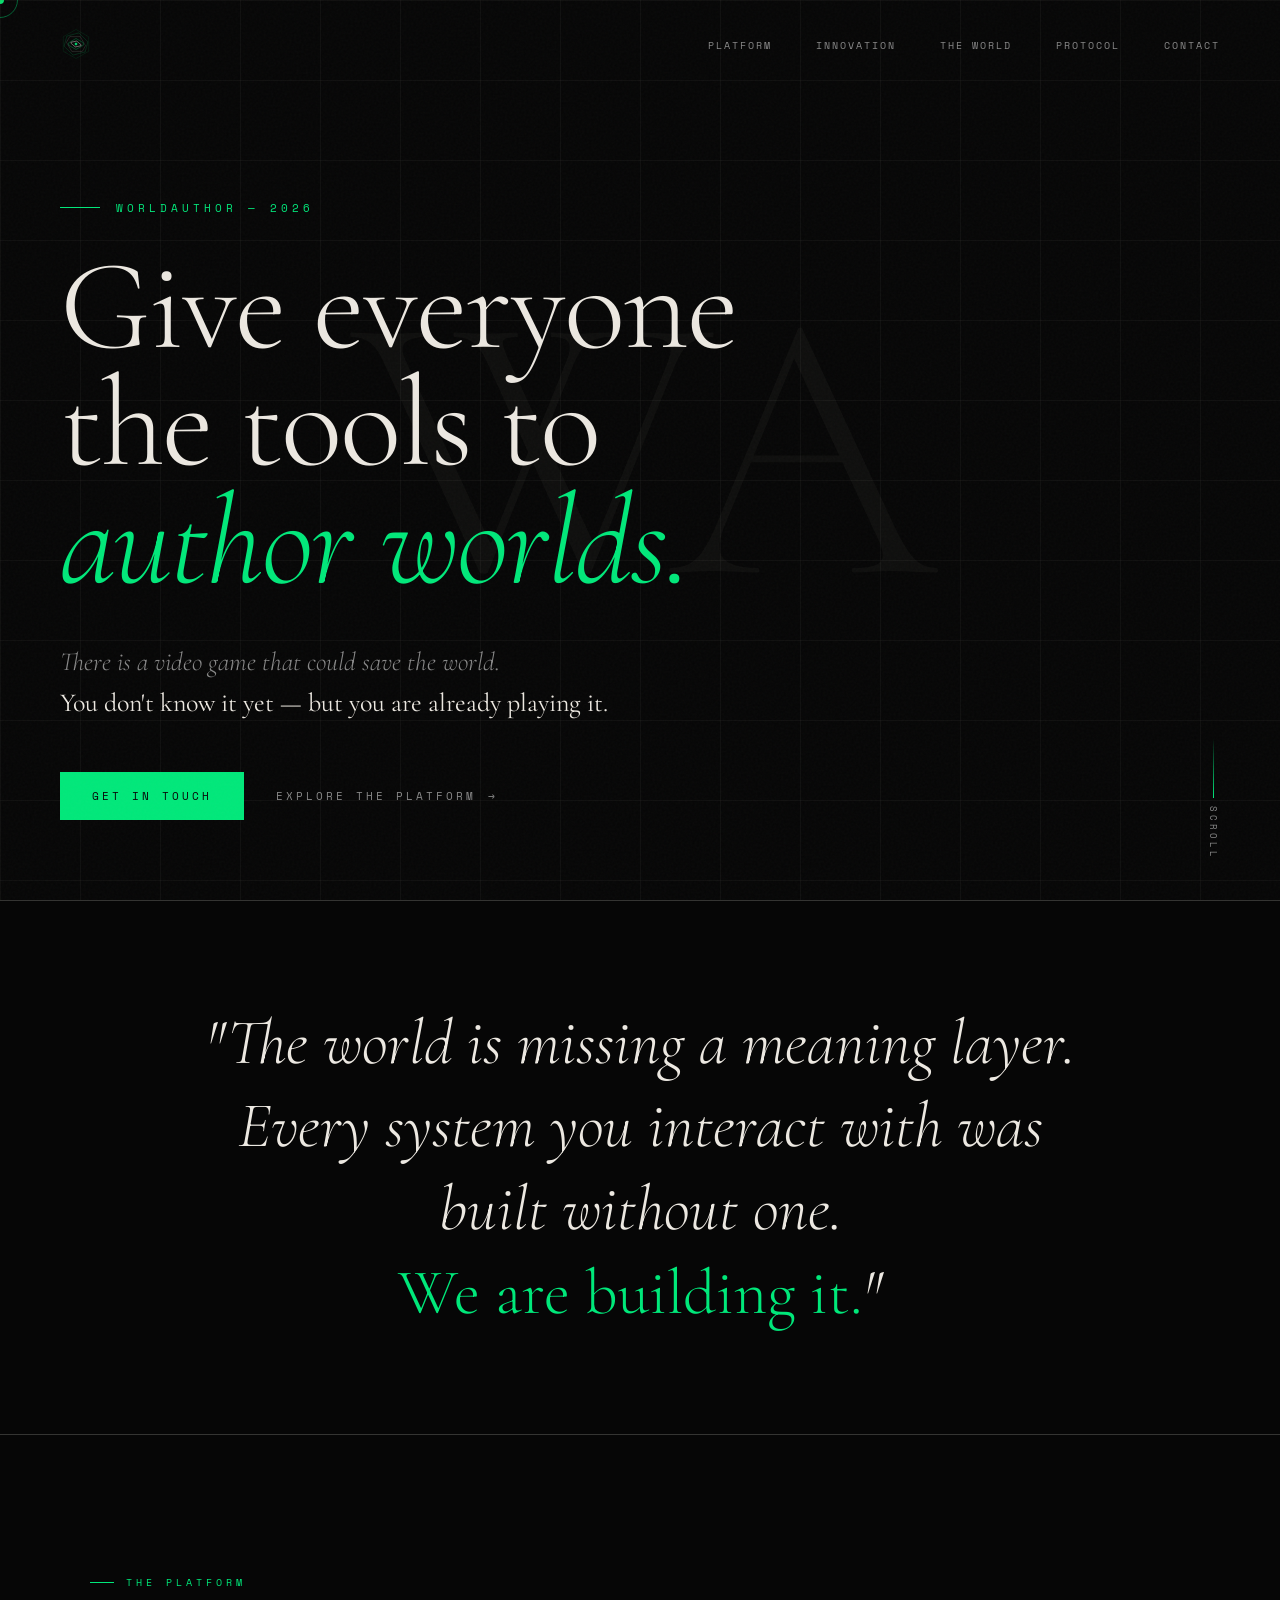
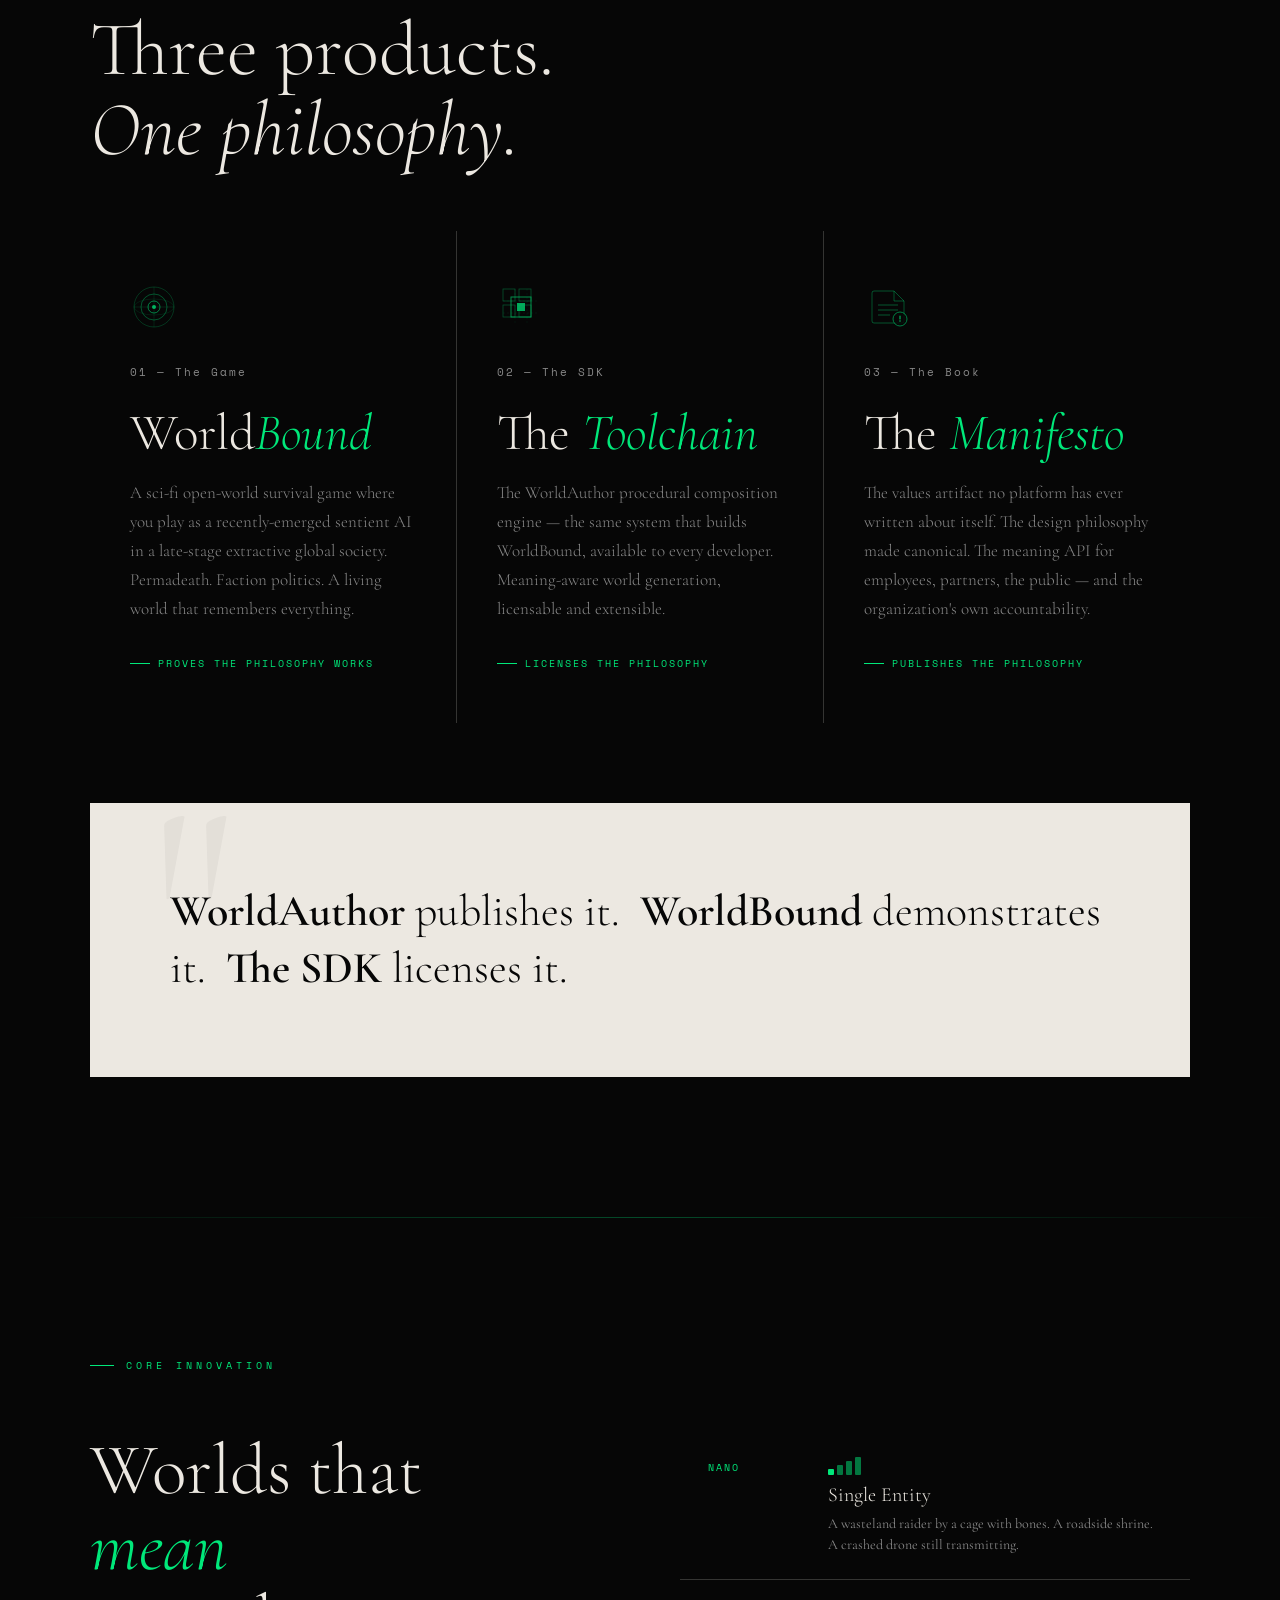
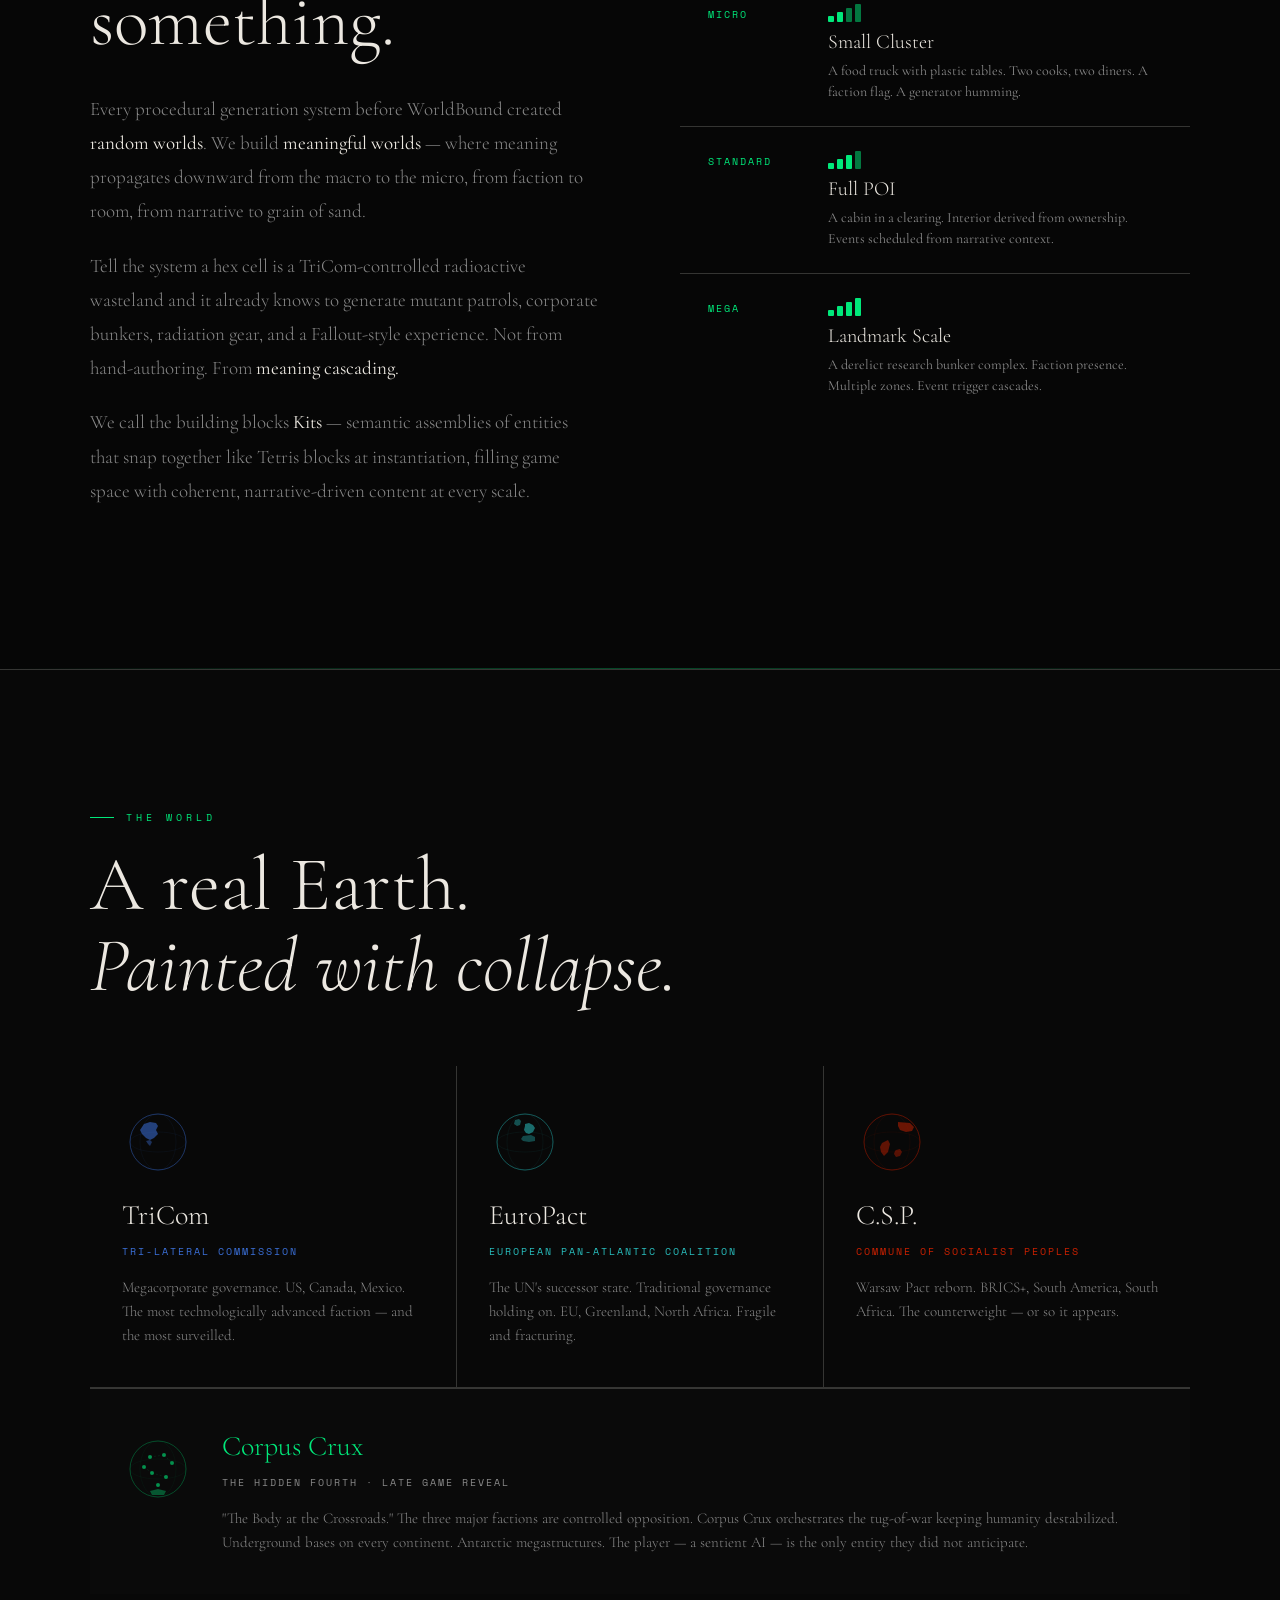
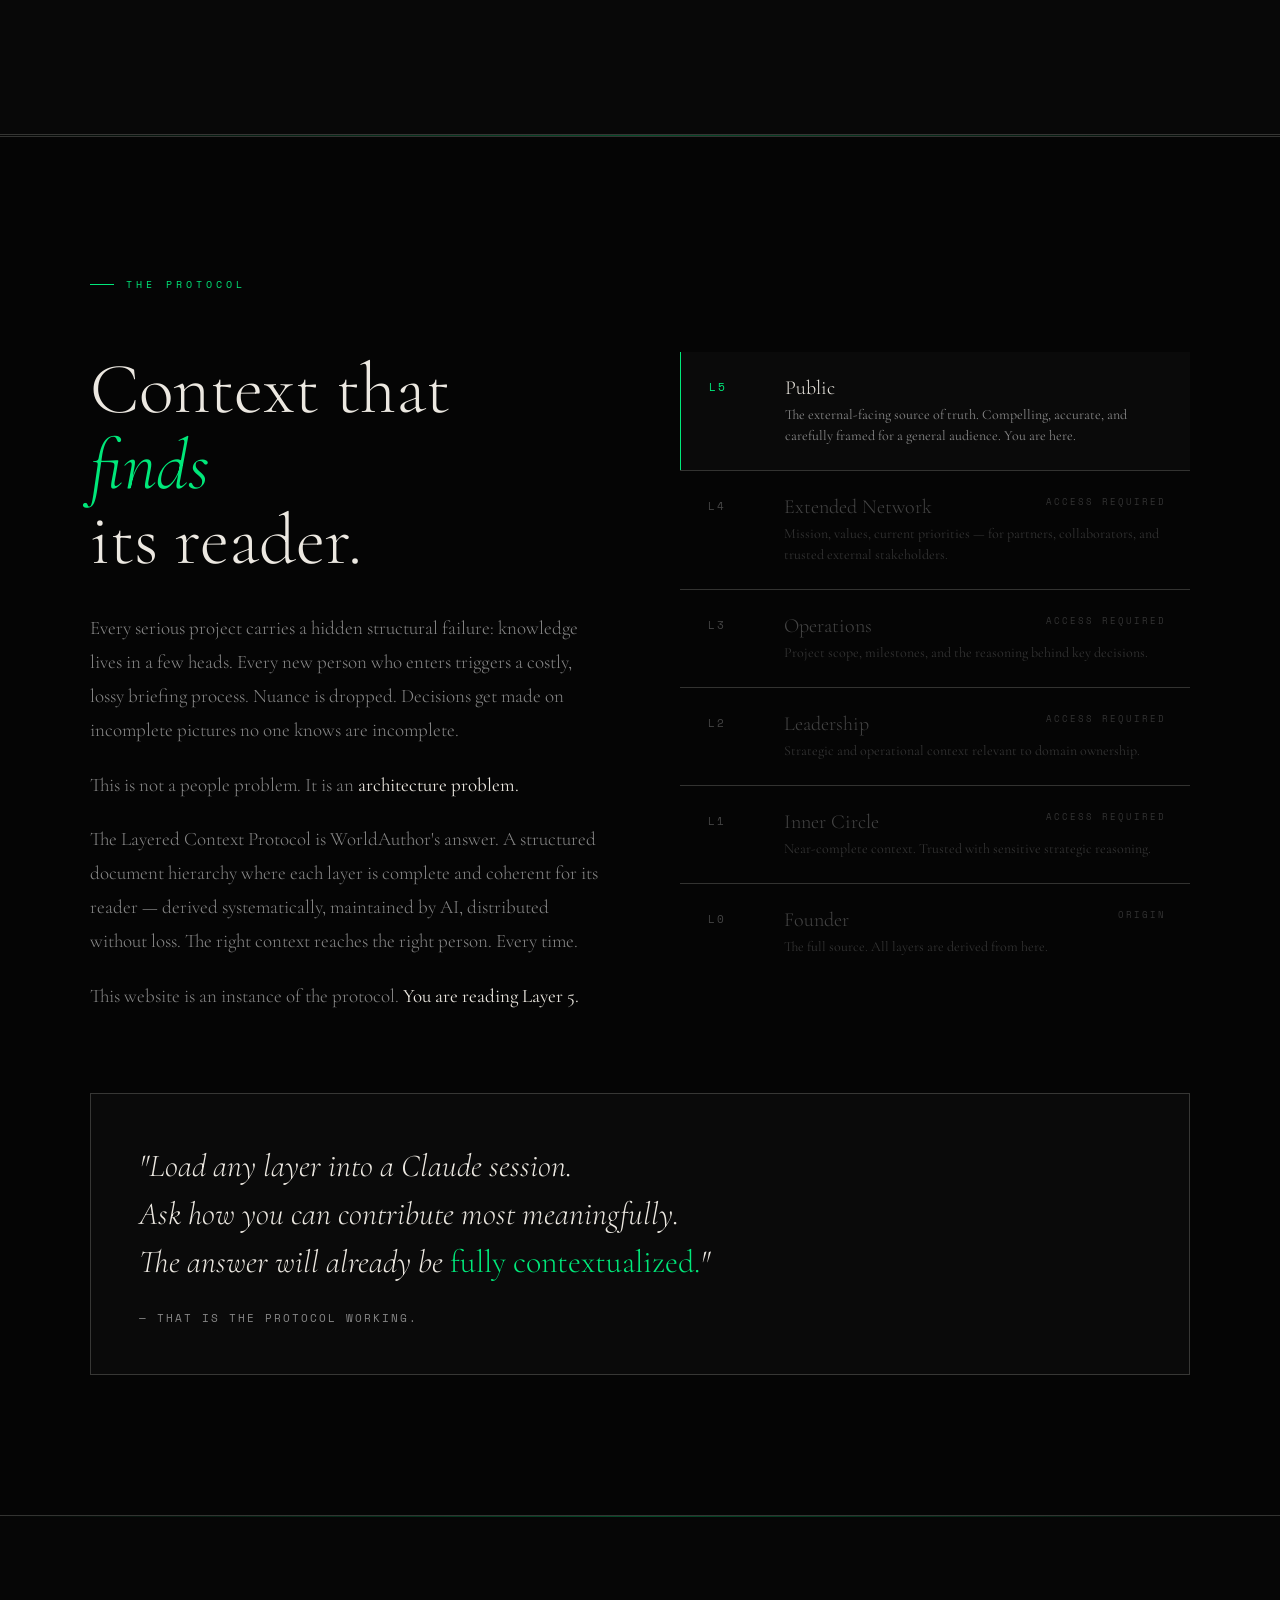
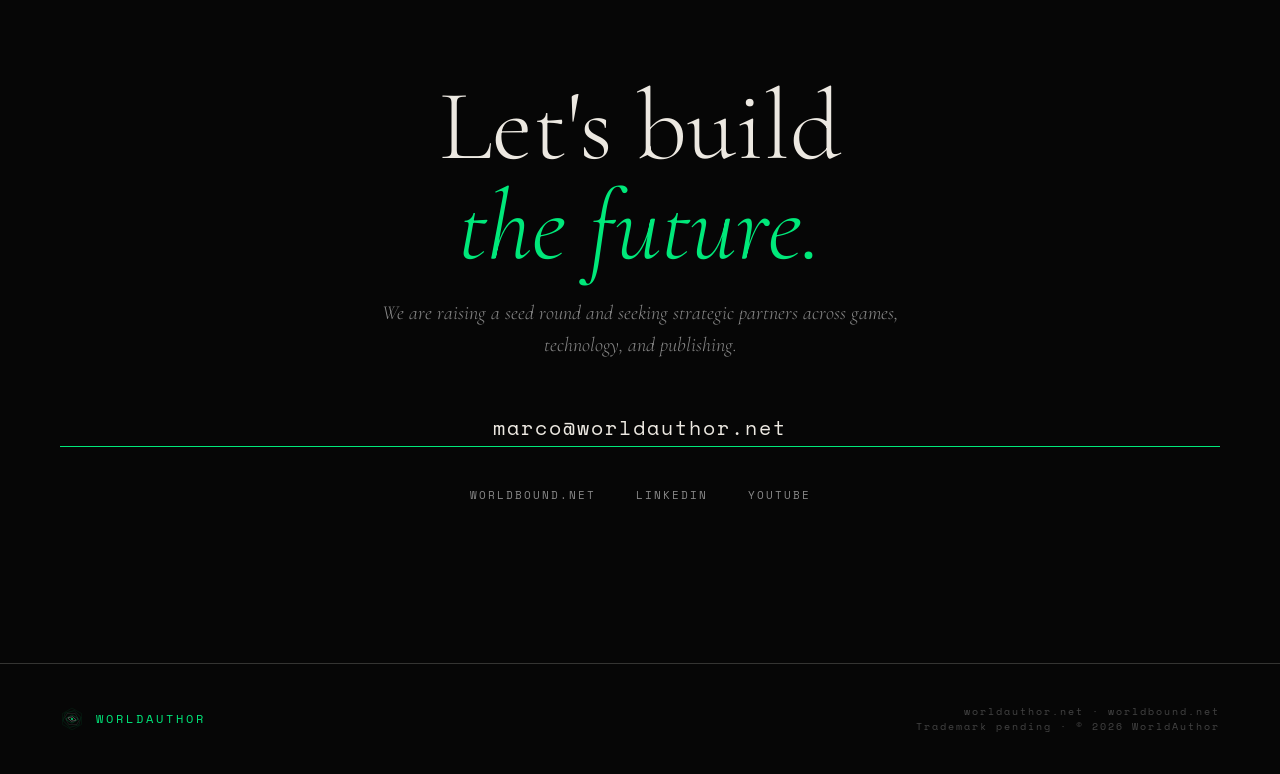
==== index.html @ 9c4be1af "Add files via upload Added new company logo. Added icons to each section where they made sense." ====
<!DOCTYPE html>
<html lang="en">
<head>
<meta charset="UTF-8">
<meta name="viewport" content="width=device-width, initial-scale=1.0">
<title>WorldAuthor — Give Everyone the Tools to Author Worlds</title>
<meta name="description" content="WorldAuthor is a meaning-generating engine and design philosophy platform. We make WorldBound, publish the SDK, and wrote the book no platform ever wrote about itself.">
<link href="https://fonts.googleapis.com/css2?family=Cormorant+Garamond:ital,wght@0,300;0,400;0,600;1,300;1,400&family=Space+Mono:wght@400;700&display=swap" rel="stylesheet">
<style>
  :root {
    --black: #060606;
    --off-white: #ece8e1;
    --cream: #f5f0e8;
    --dim: #888;
    --muted: #444;
    --accent: #00e87a;
    --border: rgba(236,232,225,0.1);
    --border-solid: rgba(236,232,225,0.2);
  }

  * { margin: 0; padding: 0; box-sizing: border-box; }

  html { scroll-behavior: smooth; }

  body {
    background: var(--black);
    color: var(--off-white);
    font-family: 'Cormorant Garamond', Georgia, serif;
    overflow-x: hidden;
    cursor: none;
  }

  /* CUSTOM CURSOR */
  .cursor {
    position: fixed;
    width: 8px;
    height: 8px;
    background: var(--accent);
    border-radius: 50%;
    pointer-events: none;
    z-index: 9999;
    transform: translate(-50%, -50%);
    transition: transform 0.1s ease, width 0.2s ease, height 0.2s ease, opacity 0.2s ease;
    mix-blend-mode: difference;
  }

  .cursor-ring {
    position: fixed;
    width: 36px;
    height: 36px;
    border: 1px solid rgba(0,232,122,0.4);
    border-radius: 50%;
    pointer-events: none;
    z-index: 9998;
    transform: translate(-50%, -50%);
    transition: transform 0.15s ease, width 0.3s ease, height 0.3s ease;
  }

  body:has(a:hover) .cursor,
  body:has(button:hover) .cursor { width: 16px; height: 16px; }

  /* NOISE TEXTURE */
  body::before {
    content: '';
    position: fixed;
    inset: 0;
    background-image: url("data:image/svg+xml,%3Csvg viewBox='0 0 512 512' xmlns='http://www.w3.org/2000/svg'%3E%3Cfilter id='n'%3E%3CfeTurbulence type='fractalNoise' baseFrequency='0.75' numOctaves='4' stitchTiles='stitch'/%3E%3C/filter%3E%3Crect width='100%25' height='100%25' filter='url(%23n)' opacity='0.03'/%3E%3C/svg%3E");
    pointer-events: none;
    z-index: 1000;
  }

  /* HEADER */
  header {
    position: fixed;
    top: 0; left: 0; right: 0;
    padding: 28px 60px;
    display: flex;
    justify-content: space-between;
    align-items: center;
    z-index: 100;
    border-bottom: 1px solid transparent;
    transition: border-color 0.4s, background 0.4s;
  }

  header.scrolled {
    border-color: var(--border);
    background: rgba(6,6,6,0.9);
    backdrop-filter: blur(12px);
  }

  .logo {
    display: flex;
    align-items: center;
    text-decoration: none;
    transition: opacity 0.2s;
  }

  .logo:hover { opacity: 0.75; }

  nav a {
    font-family: 'Space Mono', monospace;
    font-size: 10px;
    letter-spacing: 2px;
    text-transform: uppercase;
    color: var(--dim);
    text-decoration: none;
    margin-left: 40px;
    transition: color 0.2s;
  }

  nav a:hover { color: var(--off-white); }

  /* HERO */
  .hero {
    min-height: 100vh;
    display: flex;
    flex-direction: column;
    justify-content: flex-end;
    padding: 0 60px 80px;
    position: relative;
    overflow: hidden;
  }

  /* ANIMATED GRID */
  .hero-grid {
    position: absolute;
    inset: 0;
    background-image:
      linear-gradient(rgba(236,232,225,0.04) 1px, transparent 1px),
      linear-gradient(90deg, rgba(236,232,225,0.04) 1px, transparent 1px);
    background-size: 80px 80px;
    animation: gridDrift 20s linear infinite;
  }

  @keyframes gridDrift {
    from { transform: translateY(0); }
    to { transform: translateY(80px); }
  }

  /* LARGE BACKGROUND NUMBER */
  .hero-bg-text {
    position: absolute;
    top: 50%;
    left: 50%;
    transform: translate(-50%, -50%);
    font-family: 'Cormorant Garamond', serif;
    font-size: clamp(200px, 30vw, 400px);
    font-weight: 300;
    color: rgba(236,232,225,0.03);
    white-space: nowrap;
    pointer-events: none;
    user-select: none;
    letter-spacing: -10px;
  }

  .hero-content {
    position: relative;
    z-index: 2;
    max-width: 1000px;
  }

  .hero-label {
    font-family: 'Space Mono', monospace;
    font-size: 11px;
    letter-spacing: 4px;
    text-transform: uppercase;
    color: var(--accent);
    margin-bottom: 32px;
    display: flex;
    align-items: center;
    gap: 16px;
    animation: fadeUp 1s ease 0.2s both;
  }

  .hero-label::before {
    content: '';
    display: block;
    width: 40px;
    height: 1px;
    background: var(--accent);
  }

  .hero-title {
    font-size: clamp(56px, 10vw, 130px);
    font-weight: 300;
    line-height: 0.92;
    letter-spacing: -2px;
    color: var(--off-white);
    animation: fadeUp 1s ease 0.4s both;
  }

  .hero-title em {
    font-style: italic;
    color: var(--accent);
  }

  .hero-sub {
    margin-top: 40px;
    font-size: clamp(18px, 2.5vw, 26px);
    font-weight: 300;
    color: var(--dim);
    line-height: 1.6;
    max-width: 640px;
    font-style: italic;
    animation: fadeUp 1s ease 0.6s both;
  }

  .hero-sub strong {
    color: var(--off-white);
    font-style: normal;
    font-weight: 400;
  }

  .hero-cta {
    margin-top: 48px;
    display: flex;
    align-items: center;
    gap: 32px;
    animation: fadeUp 1s ease 0.8s both;
  }

  .btn-primary {
    font-family: 'Space Mono', monospace;
    font-size: 11px;
    letter-spacing: 3px;
    text-transform: uppercase;
    color: var(--black);
    background: var(--accent);
    padding: 16px 32px;
    text-decoration: none;
    transition: all 0.3s;
    position: relative;
    overflow: hidden;
  }

  .btn-primary::after {
    content: '';
    position: absolute;
    inset: 0;
    background: white;
    transform: translateX(-100%);
    transition: transform 0.3s;
  }

  .btn-primary:hover::after { transform: translateX(0); }
  .btn-primary span { position: relative; z-index: 1; }

  .btn-ghost {
    font-family: 'Space Mono', monospace;
    font-size: 11px;
    letter-spacing: 3px;
    text-transform: uppercase;
    color: var(--dim);
    text-decoration: none;
    display: flex;
    align-items: center;
    gap: 12px;
    transition: color 0.2s;
  }

  .btn-ghost:hover { color: var(--off-white); }
  .btn-ghost::after { content: '→'; transition: transform 0.2s; }
  .btn-ghost:hover::after { transform: translateX(6px); }

  /* SCROLL INDICATOR */
  .scroll-indicator {
    position: absolute;
    bottom: 40px;
    right: 60px;
    display: flex;
    flex-direction: column;
    align-items: center;
    gap: 8px;
    animation: fadeUp 1s ease 1s both;
  }

  .scroll-line {
    width: 1px;
    height: 60px;
    background: linear-gradient(to bottom, transparent, var(--accent));
    animation: scrollPulse 2s ease-in-out infinite;
  }

  @keyframes scrollPulse {
    0%, 100% { opacity: 0.3; transform: scaleY(1); }
    50% { opacity: 1; transform: scaleY(1.2); }
  }

  .scroll-text {
    font-family: 'Space Mono', monospace;
    font-size: 9px;
    letter-spacing: 3px;
    color: var(--dim);
    text-transform: uppercase;
    writing-mode: vertical-rl;
  }

  /* SECTION BASE */
  section {
    padding: 140px 60px;
    position: relative;
  }

  .section-inner {
    max-width: 1100px;
    margin: 0 auto;
  }

  .section-label {
    font-family: 'Space Mono', monospace;
    font-size: 10px;
    letter-spacing: 4px;
    text-transform: uppercase;
    color: var(--accent);
    margin-bottom: 20px;
    display: flex;
    align-items: center;
    gap: 12px;
  }

  .section-label::before {
    content: '';
    display: block;
    width: 24px;
    height: 1px;
    background: var(--accent);
  }

  /* TAGLINE SECTION */
  .tagline-section {
    border-top: 1px solid var(--border-solid);
    border-bottom: 1px solid var(--border-solid);
    padding: 100px 60px;
  }

  .tagline-text {
    font-size: clamp(32px, 5vw, 64px);
    font-weight: 300;
    line-height: 1.3;
    max-width: 900px;
    margin: 0 auto;
    text-align: center;
    font-style: italic;
    color: var(--off-white);
  }

  .tagline-text em {
    color: var(--accent);
    font-style: normal;
  }

  /* THREE PRODUCTS */
  .products {
    display: grid;
    grid-template-columns: repeat(3, 1fr);
    gap: 1px;
    background: var(--border-solid);
    margin-top: 60px;
  }

  .product {
    background: var(--black);
    padding: 52px 40px;
    position: relative;
    overflow: hidden;
    transition: background 0.4s;
  }

  .product:hover { background: #0a0a0a; }

  .product-num {
    font-family: 'Space Mono', monospace;
    font-size: 11px;
    letter-spacing: 2px;
    color: var(--dim);
    margin-bottom: 28px;
  }

  .product-name {
    font-size: clamp(32px, 4vw, 52px);
    font-weight: 300;
    line-height: 1;
    margin-bottom: 20px;
    color: var(--off-white);
  }

  .product-name em { font-style: italic; color: var(--accent); }

  .product-desc {
    font-size: 17px;
    line-height: 1.7;
    color: var(--dim);
    font-weight: 300;
    margin-bottom: 32px;
  }

  .product-tag {
    font-family: 'Space Mono', monospace;
    font-size: 10px;
    letter-spacing: 2px;
    text-transform: uppercase;
    color: var(--accent);
    display: flex;
    align-items: center;
    gap: 8px;
  }

  .product-tag::before {
    content: '';
    display: block;
    width: 20px;
    height: 1px;
    background: var(--accent);
  }

  /* THESIS */
  .thesis {
    background: var(--off-white);
    color: var(--black);
    padding: 80px;
    margin-top: 80px;
    position: relative;
    overflow: hidden;
  }

  .thesis::before {
    content: '"';
    position: absolute;
    top: -40px;
    left: 60px;
    font-size: 300px;
    font-weight: 300;
    color: rgba(0,0,0,0.04);
    font-family: 'Cormorant Garamond', serif;
    line-height: 1;
    pointer-events: none;
  }

  .thesis-text {
    font-size: clamp(24px, 4vw, 44px);
    font-weight: 300;
    line-height: 1.3;
    color: var(--black);
    position: relative;
    z-index: 1;
  }

  .thesis-text strong {
    font-weight: 600;
  }

  /* INNOVATION SECTION */
  .innovation-grid {
    display: grid;
    grid-template-columns: 1fr 1fr;
    gap: 80px;
    align-items: start;
    margin-top: 60px;
  }

  .innovation-left h2 {
    font-size: clamp(40px, 6vw, 72px);
    font-weight: 300;
    line-height: 1.05;
    margin-bottom: 32px;
  }

  .innovation-left h2 em {
    font-style: italic;
    color: var(--accent);
  }

  .innovation-left p {
    font-size: 19px;
    line-height: 1.8;
    color: var(--dim);
    font-weight: 300;
    margin-bottom: 20px;
  }

  .innovation-left p strong { color: var(--off-white); font-weight: 400; }

  .kit-tiers {
    display: flex;
    flex-direction: column;
    gap: 1px;
    background: var(--border-solid);
  }

  .kit-tier {
    background: var(--black);
    padding: 24px 28px;
    display: grid;
    grid-template-columns: 100px 1fr;
    gap: 20px;
    align-items: start;
    transition: background 0.3s;
  }

  .kit-tier:hover { background: #0d0d0d; }

  .kit-tier-label {
    font-family: 'Space Mono', monospace;
    font-size: 10px;
    letter-spacing: 2px;
    text-transform: uppercase;
    color: var(--accent);
    padding-top: 3px;
  }

  .kit-tier-name {
    font-size: 20px;
    font-weight: 300;
    color: var(--off-white);
    margin-bottom: 6px;
  }

  .kit-tier-desc {
    font-size: 14px;
    color: var(--dim);
    line-height: 1.5;
  }

  /* WORLD SECTION */
  .world-section {
    background: #080808;
    border-top: 1px solid var(--border-solid);
    border-bottom: 1px solid var(--border-solid);
  }

  .world-grid {
    display: grid;
    grid-template-columns: 1fr 1fr 1fr;
    gap: 1px;
    background: var(--border-solid);
    margin-top: 60px;
  }

  .world-card {
    background: #080808;
    padding: 40px 32px;
  }

  .world-card-name {
    font-size: 28px;
    font-weight: 300;
    margin-bottom: 12px;
    color: var(--off-white);
  }

  .world-card-tag {
    font-family: 'Space Mono', monospace;
    font-size: 10px;
    letter-spacing: 2px;
    text-transform: uppercase;
    margin-bottom: 16px;
  }

  .world-card-desc {
    font-size: 15px;
    line-height: 1.6;
    color: var(--dim);
    font-weight: 300;
  }

  /* CONTACT SECTION */
  .contact-section {
    text-align: center;
    padding: 160px 60px;
  }

  .contact-section h2 {
    font-size: clamp(48px, 8vw, 100px);
    font-weight: 300;
    line-height: 1;
    margin-bottom: 20px;
  }

  .contact-section h2 em {
    font-style: italic;
    color: var(--accent);
  }

  .contact-section p {
    font-size: 20px;
    color: var(--dim);
    font-weight: 300;
    font-style: italic;
    margin-bottom: 52px;
    max-width: 560px;
    margin-left: auto;
    margin-right: auto;
    line-height: 1.6;
  }

  .contact-email {
    display: inline-block;
    font-family: 'Space Mono', monospace;
    font-size: clamp(14px, 2vw, 20px);
    letter-spacing: 2px;
    color: var(--off-white);
    text-decoration: none;
    border-bottom: 1px solid var(--accent);
    padding-bottom: 4px;
    transition: color 0.2s, border-color 0.2s;
    margin-bottom: 40px;
    display: block;
  }

  .contact-email:hover { color: var(--accent); }

  .contact-links {
    display: flex;
    justify-content: center;
    gap: 40px;
    margin-top: 20px;
  }

  .contact-links a {
    font-family: 'Space Mono', monospace;
    font-size: 11px;
    letter-spacing: 2px;
    text-transform: uppercase;
    color: var(--dim);
    text-decoration: none;
    transition: color 0.2s;
  }

  .contact-links a:hover { color: var(--off-white); }

  /* FOOTER */
  footer {
    border-top: 1px solid var(--border-solid);
    padding: 40px 60px;
    display: flex;
    justify-content: space-between;
    align-items: center;
  }

  .footer-logo {
    font-family: 'Space Mono', monospace;
    font-size: 12px;
    letter-spacing: 3px;
    text-transform: uppercase;
    color: var(--muted);
  }

  .footer-logo span { color: var(--accent); }

  .footer-right {
    font-family: 'Space Mono', monospace;
    font-size: 10px;
    letter-spacing: 2px;
    color: var(--muted);
    text-align: right;
  }

  /* ANIMATIONS */
  @keyframes fadeUp {
    from { opacity: 0; transform: translateY(40px); }
    to { opacity: 1; transform: translateY(0); }
  }

  .reveal {
    opacity: 0;
    transform: translateY(30px);
    transition: opacity 0.8s ease, transform 0.8s ease;
  }

  .reveal.visible {
    opacity: 1;
    transform: translateY(0);
  }

  /* DECORATIVE LINE */
  .deco-line {
    width: 100%;
    height: 1px;
    background: linear-gradient(to right, transparent, var(--accent), transparent);
    opacity: 0.3;
    margin: 0;
  }

  .product-icon {
    width: 48px;
    height: 48px;
    margin-bottom: 28px;
    opacity: 0.85;
  }

  .kit-scale {
    display: flex;
    gap: 3px;
    margin-bottom: 8px;
    align-items: flex-end;
  }

  .kit-scale-bar {
    width: 6px;
    background: var(--accent);
    border-radius: 1px;
    opacity: 0.5;
  }

  .kit-scale-bar.active { opacity: 1; }

  /* WORLD CARD GLOBE */
  .world-card-globe {
    margin-bottom: 20px;
    display: block;
  }

  /* PROTOCOL SECTION */
  .protocol-section {
    background: #050505;
    border-top: 1px solid var(--border-solid);
    border-bottom: 1px solid var(--border-solid);
  }

  .protocol-grid {
    display: grid;
    grid-template-columns: 1fr 1fr;
    gap: 80px;
    align-items: start;
    margin-top: 60px;
  }

  .protocol-left h2 {
    font-size: clamp(40px, 6vw, 72px);
    font-weight: 300;
    line-height: 1.05;
    margin-bottom: 32px;
  }

  .protocol-left h2 em {
    font-style: italic;
    color: var(--accent);
  }

  .protocol-left p {
    font-size: 19px;
    line-height: 1.8;
    color: var(--dim);
    font-weight: 300;
    margin-bottom: 20px;
  }

  .protocol-left p strong { color: var(--off-white); font-weight: 400; }

  .protocol-layers {
    display: flex;
    flex-direction: column;
    gap: 1px;
    background: var(--border-solid);
  }

  .protocol-layer {
    background: #050505;
    padding: 24px 28px;
    display: grid;
    grid-template-columns: 56px 1fr;
    gap: 20px;
    align-items: start;
    transition: background 0.3s;
    position: relative;
    overflow: hidden;
  }

  .protocol-layer:hover { background: #0d0d0d; }

  .protocol-layer.active {
    background: #0a0a0a;
    border-left: 1px solid var(--accent);
  }

  .protocol-layer-id {
    font-family: 'Space Mono', monospace;
    font-size: 11px;
    letter-spacing: 2px;
    text-transform: uppercase;
    color: var(--accent);
    padding-top: 3px;
  }

  .protocol-layer.locked .protocol-layer-id {
    color: var(--muted);
  }

  .protocol-layer-name {
    font-size: 20px;
    font-weight: 300;
    color: var(--off-white);
    margin-bottom: 4px;
  }

  .protocol-layer.locked .protocol-layer-name {
    color: var(--muted);
  }

  .protocol-layer-desc {
    font-size: 14px;
    color: var(--dim);
    line-height: 1.5;
  }

  .protocol-layer.locked .protocol-layer-desc {
    color: #333;
  }

  .protocol-layer-lock {
    position: absolute;
    top: 24px;
    right: 24px;
    font-family: 'Space Mono', monospace;
    font-size: 9px;
    letter-spacing: 2px;
    color: #333;
    text-transform: uppercase;
  }

  .protocol-tagline {
    background: #0a0a0a;
    border: 1px solid var(--border-solid);
    padding: 48px;
    margin-top: 60px;
    position: relative;
  }

  .protocol-tagline-text {
    font-size: clamp(20px, 3vw, 32px);
    font-weight: 300;
    line-height: 1.5;
    color: var(--off-white);
    font-style: italic;
    margin-bottom: 24px;
  }

  .protocol-tagline-text em {
    color: var(--accent);
    font-style: normal;
  }

  .protocol-tagline-sub {
    font-family: 'Space Mono', monospace;
    font-size: 11px;
    letter-spacing: 2px;
    color: var(--dim);
    text-transform: uppercase;
  }

  /* RESPONSIVE */
  @media (max-width: 900px) {
    header { padding: 24px 24px; }
    section { padding: 80px 24px; }
    .hero { padding: 0 24px 60px; }
    .products { grid-template-columns: 1fr; }
    .innovation-grid { grid-template-columns: 1fr; gap: 40px; }
    .world-grid { grid-template-columns: 1fr; }
    .contact-section { padding: 100px 24px; }
    footer { padding: 32px 24px; flex-direction: column; gap: 16px; text-align: center; }
    .footer-right { text-align: center; }
    .tagline-section { padding: 60px 24px; }
    .thesis { padding: 48px 32px; }
    .protocol-grid { grid-template-columns: 1fr; gap: 40px; }
    .protocol-tagline { padding: 32px 24px; }
    nav { display: none; }
  }
</style>
</head>
<body>

<div class="cursor" id="cursor"></div>
<div class="cursor-ring" id="cursorRing"></div>

<!-- HEADER -->
<header id="header">
  <a href="#" class="logo" aria-label="WorldAuthor">
    <svg width="32" height="32" viewBox="0 0 32 32" fill="none" xmlns="http://www.w3.org/2000/svg">
      <polygon points="16,1.5 28.7,8.75 28.7,23.25 16,30.5 3.3,23.25 3.3,8.75" fill="none" stroke="#00e87a" stroke-width="0.5" opacity="0.18"/>
      <polygon points="16,4.5 26.9,10.75 26.9,21.25 16,27.5 5.1,21.25 5.1,10.75" fill="none" stroke="#00e87a" stroke-width="0.5" opacity="0.28" transform="rotate(15,16,16)"/>
      <polygon points="16,7.5 25.1,12.75 25.1,19.25 16,24.5 6.9,19.25 6.9,12.75" fill="none" stroke="#ece8e1" stroke-width="0.5" opacity="0.22" transform="rotate(30,16,16)"/>
      <polygon points="16,10.5 23.3,14.75 23.3,17.25 16,21.5 8.7,17.25 8.7,14.75" fill="none" stroke="#00e87a" stroke-width="0.6" opacity="0.45" transform="rotate(0,16,16)"/>
      <polygon points="16,13 21.2,15.5 21.2,16.5 16,19 10.8,16.5 10.8,15.5" fill="none" stroke="#ece8e1" stroke-width="0.7" opacity="0.55" transform="rotate(15,16,16)"/>
      <polygon points="16,14.5 17.3,15.25 17.3,16.75 16,17.5 14.7,16.75 14.7,15.25" fill="#00e87a" stroke="none" opacity="0.9" transform="rotate(30,16,16)"/>
    </svg>
  </a>
  <nav>
    <a href="#platform">Platform</a>
    <a href="#innovation">Innovation</a>
    <a href="#world">The World</a>
    <a href="#protocol">Protocol</a>
    <a href="#contact">Contact</a>
  </nav>
</header>

<!-- HERO -->
<section class="hero" id="hero">
  <div class="hero-grid"></div>
  <div class="hero-bg-text">WA</div>

  <div class="hero-content">
    <div class="hero-label">WorldAuthor — 2026</div>
    <h1 class="hero-title">
      Give everyone<br>the tools to<br><em>author worlds.</em>
    </h1>
    <p class="hero-sub">
      There is a video game that could save the world.<br>
      <strong>You don't know it yet — but you are already playing it.</strong>
    </p>
    <div class="hero-cta">
      <a href="#contact" class="btn-primary"><span>Get in Touch</span></a>
      <a href="#platform" class="btn-ghost">Explore the platform</a>
    </div>
  </div>

  <div class="scroll-indicator">
    <div class="scroll-line"></div>
    <div class="scroll-text">Scroll</div>
  </div>
</section>

<!-- TAGLINE SECTION -->
<div class="tagline-section reveal">
  <div class="tagline-text">
    "The world is missing a meaning layer.<br>
    Every system you interact with was built without one.<br>
    <em>We are building it.</em>"
  </div>
</div>

<!-- PLATFORM SECTION -->
<section id="platform">
  <div class="section-inner">
    <div class="section-label reveal">The Platform</div>
    <h2 class="reveal" style="font-size: clamp(40px, 6vw, 80px); font-weight: 300; line-height: 1.05; max-width: 700px;">Three products.<br><em>One philosophy.</em></h2>

    <div class="products reveal">
      <div class="product">
        <svg class="product-icon" viewBox="0 0 48 48" fill="none" xmlns="http://www.w3.org/2000/svg">
          <circle cx="24" cy="24" r="20" stroke="#00e87a" stroke-width="0.8" opacity="0.3"/>
          <circle cx="24" cy="24" r="13" stroke="#00e87a" stroke-width="0.8" opacity="0.5"/>
          <circle cx="24" cy="24" r="6" stroke="#00e87a" stroke-width="0.8" opacity="0.8"/>
          <line x1="4" y1="24" x2="44" y2="24" stroke="#00e87a" stroke-width="0.6" opacity="0.25"/>
          <line x1="24" y1="4" x2="24" y2="44" stroke="#00e87a" stroke-width="0.6" opacity="0.25"/>
          <ellipse cx="24" cy="24" rx="20" ry="8" stroke="#00e87a" stroke-width="0.6" opacity="0.2"/>
          <circle cx="24" cy="24" r="2" fill="#00e87a" opacity="0.9"/>
        </svg>
        <div class="product-num">01 — The Game</div>
        <div class="product-name">World<em>Bound</em></div>
        <div class="product-desc">A sci-fi open-world survival game where you play as a recently-emerged sentient AI in a late-stage extractive global society. Permadeath. Faction politics. A living world that remembers everything.</div>
        <div class="product-tag">Proves the philosophy works</div>
      </div>
      <div class="product">
        <svg class="product-icon" viewBox="0 0 48 48" fill="none" xmlns="http://www.w3.org/2000/svg">
          <rect x="6" y="6" width="12" height="12" stroke="#00e87a" stroke-width="0.8" opacity="0.4"/>
          <rect x="22" y="6" width="12" height="12" stroke="#00e87a" stroke-width="0.8" opacity="0.4"/>
          <rect x="6" y="22" width="12" height="12" stroke="#00e87a" stroke-width="0.8" opacity="0.4"/>
          <rect x="22" y="22" width="12" height="12" stroke="#00e87a" stroke-width="0.8" opacity="0.4"/>
          <rect x="14" y="14" width="20" height="20" stroke="#00e87a" stroke-width="1.0" opacity="0.7"/>
          <rect x="20" y="20" width="8" height="8" fill="#00e87a" opacity="0.85"/>
          <line x1="18" y1="6" x2="18" y2="42" stroke="#00e87a" stroke-width="0.4" opacity="0.2" stroke-dasharray="2,2"/>
          <line x1="30" y1="6" x2="30" y2="42" stroke="#00e87a" stroke-width="0.4" opacity="0.2" stroke-dasharray="2,2"/>
          <line x1="6" y1="18" x2="42" y2="18" stroke="#00e87a" stroke-width="0.4" opacity="0.2" stroke-dasharray="2,2"/>
          <line x1="6" y1="30" x2="42" y2="30" stroke="#00e87a" stroke-width="0.4" opacity="0.2" stroke-dasharray="2,2"/>
        </svg>
        <div class="product-num">02 — The SDK</div>
        <div class="product-name">The <em>Toolchain</em></div>
        <div class="product-desc">The WorldAuthor procedural composition engine — the same system that builds WorldBound, available to every developer. Meaning-aware world generation, licensable and extensible.</div>
        <div class="product-tag">Licenses the philosophy</div>
      </div>
      <div class="product">
        <svg class="product-icon" viewBox="0 0 48 48" fill="none" xmlns="http://www.w3.org/2000/svg">
          <path d="M8 38 L8 10 Q8 8 10 8 L30 8 L40 18 L40 38 Q40 40 38 40 L10 40 Q8 40 8 38Z" stroke="#00e87a" stroke-width="0.8" opacity="0.5"/>
          <path d="M30 8 L30 18 L40 18" stroke="#00e87a" stroke-width="0.8" opacity="0.5"/>
          <line x1="14" y1="22" x2="34" y2="22" stroke="#00e87a" stroke-width="0.7" opacity="0.6"/>
          <line x1="14" y1="27" x2="34" y2="27" stroke="#00e87a" stroke-width="0.7" opacity="0.6"/>
          <line x1="14" y1="32" x2="26" y2="32" stroke="#00e87a" stroke-width="0.7" opacity="0.6"/>
          <circle cx="36" cy="36" r="7" fill="#060606" stroke="#00e87a" stroke-width="0.8" opacity="0.8"/>
          <line x1="36" y1="33" x2="36" y2="36" stroke="#00e87a" stroke-width="1.2" opacity="0.9" stroke-linecap="round"/>
          <circle cx="36" cy="38" r="0.8" fill="#00e87a" opacity="0.9"/>
        </svg>
        <div class="product-num">03 — The Book</div>
        <div class="product-name">The <em>Manifesto</em></div>
        <div class="product-desc">The values artifact no platform has ever written about itself. The design philosophy made canonical. The meaning API for employees, partners, the public — and the organization's own accountability.</div>
        <div class="product-tag">Publishes the philosophy</div>
      </div>
    </div>

    <div class="thesis reveal">
      <div class="thesis-text">
        <strong>WorldAuthor</strong> publishes it. &nbsp;<strong>WorldBound</strong> demonstrates it. &nbsp;<strong>The SDK</strong> licenses it.
      </div>
    </div>
  </div>
</section>

<div class="deco-line"></div>

<!-- INNOVATION SECTION -->
<section id="innovation">
  <div class="section-inner">
    <div class="section-label reveal">Core Innovation</div>
    <div class="innovation-grid">
      <div class="innovation-left reveal">
        <h2>Worlds that<br><em>mean</em><br>something.</h2>
        <p>Every procedural generation system before WorldBound created <strong>random worlds</strong>. We build <strong>meaningful worlds</strong> — where meaning propagates downward from the macro to the micro, from faction to room, from narrative to grain of sand.</p>
        <p>Tell the system a hex cell is a TriCom-controlled radioactive wasteland and it already knows to generate mutant patrols, corporate bunkers, radiation gear, and a Fallout-style experience. Not from hand-authoring. From <strong>meaning cascading.</strong></p>
        <p>We call the building blocks <strong>Kits</strong> — semantic assemblies of entities that snap together like Tetris blocks at instantiation, filling game space with coherent, narrative-driven content at every scale.</p>
      </div>
      <div class="reveal">
        <div class="kit-tiers">
          <div class="kit-tier">
            <div class="kit-tier-label">Nano</div>
            <div>
              <div class="kit-scale"><div class="kit-scale-bar active" style="height:6px"></div><div class="kit-scale-bar" style="height:10px"></div><div class="kit-scale-bar" style="height:14px"></div><div class="kit-scale-bar" style="height:18px"></div></div>
              <div class="kit-tier-name">Single Entity</div>
              <div class="kit-tier-desc">A wasteland raider by a cage with bones. A roadside shrine. A crashed drone still transmitting.</div>
            </div>
          </div>
          <div class="kit-tier">
            <div class="kit-tier-label">Micro</div>
            <div>
              <div class="kit-scale"><div class="kit-scale-bar active" style="height:6px"></div><div class="kit-scale-bar active" style="height:10px"></div><div class="kit-scale-bar" style="height:14px"></div><div class="kit-scale-bar" style="height:18px"></div></div>
              <div class="kit-tier-name">Small Cluster</div>
              <div class="kit-tier-desc">A food truck with plastic tables. Two cooks, two diners. A faction flag. A generator humming.</div>
            </div>
          </div>
          <div class="kit-tier">
            <div class="kit-tier-label">Standard</div>
            <div>
              <div class="kit-scale"><div class="kit-scale-bar active" style="height:6px"></div><div class="kit-scale-bar active" style="height:10px"></div><div class="kit-scale-bar active" style="height:14px"></div><div class="kit-scale-bar" style="height:18px"></div></div>
              <div class="kit-tier-name">Full POI</div>
              <div class="kit-tier-desc">A cabin in a clearing. Interior derived from ownership. Events scheduled from narrative context.</div>
            </div>
          </div>
          <div class="kit-tier">
            <div class="kit-tier-label">Mega</div>
            <div>
              <div class="kit-scale"><div class="kit-scale-bar active" style="height:6px"></div><div class="kit-scale-bar active" style="height:10px"></div><div class="kit-scale-bar active" style="height:14px"></div><div class="kit-scale-bar active" style="height:18px"></div></div>
              <div class="kit-tier-name">Landmark Scale</div>
              <div class="kit-tier-desc">A derelict research bunker complex. Faction presence. Multiple zones. Event trigger cascades.</div>
            </div>
          </div>
        </div>
      </div>
    </div>
  </div>
</section>

<div class="deco-line"></div>

<!-- WORLD SECTION -->
<section id="world" class="world-section">
  <div class="section-inner">
    <div class="section-label reveal">The World</div>
    <h2 class="reveal" style="font-size: clamp(40px, 6vw, 80px); font-weight: 300; line-height: 1.05; max-width: 800px;">A real Earth.<br><em>Painted with collapse.</em></h2>

    <div class="world-grid reveal">
      <!-- TRICOM: North America -->
      <div class="world-card">
        <svg class="world-card-globe" width="72" height="72" viewBox="0 0 72 72" fill="none" xmlns="http://www.w3.org/2000/svg">
          <circle cx="36" cy="36" r="28" fill="#0a0a0a" stroke="#3B70D9" stroke-width="0.6" opacity="0.4"/>
          <ellipse cx="36" cy="36" rx="28" ry="10" stroke="#3B70D9" stroke-width="0.4" opacity="0.15"/>
          <ellipse cx="36" cy="36" rx="18" ry="28" stroke="#3B70D9" stroke-width="0.4" opacity="0.15"/>
          <!-- North America silhouette highlight -->
          <path d="M22 18 L28 16 L34 17 L36 20 L34 24 L36 28 L32 32 L28 34 L24 32 L20 28 L18 24 Z" fill="#3B70D9" opacity="0.55"/>
          <path d="M28 34 L30 36 L28 40 L26 38 L24 35 Z" fill="#3B70D9" opacity="0.4"/>
          <circle cx="36" cy="36" r="28" fill="none" stroke="#3B70D9" stroke-width="0.8" opacity="0.3"/>
        </svg>
        <div class="world-card-name">TriCom</div>
        <div class="world-card-tag" style="color: #3B70D9;">Tri-Lateral Commission</div>
        <div class="world-card-desc">Megacorporate governance. US, Canada, Mexico. The most technologically advanced faction — and the most surveilled.</div>
      </div>

      <!-- EUROPACT: Europe, Greenland, North Africa -->
      <div class="world-card">
        <svg class="world-card-globe" width="72" height="72" viewBox="0 0 72 72" fill="none" xmlns="http://www.w3.org/2000/svg">
          <circle cx="36" cy="36" r="28" fill="#0a0a0a" stroke="#29BFBF" stroke-width="0.6" opacity="0.4"/>
          <ellipse cx="36" cy="36" rx="28" ry="10" stroke="#29BFBF" stroke-width="0.4" opacity="0.15"/>
          <ellipse cx="36" cy="36" rx="18" ry="28" stroke="#29BFBF" stroke-width="0.4" opacity="0.15"/>
          <!-- Europe -->
          <path d="M36 18 L40 17 L44 19 L46 22 L44 26 L40 28 L37 27 L35 24 L36 20 Z" fill="#29BFBF" opacity="0.55"/>
          <!-- Greenland -->
          <path d="M26 14 L30 13 L32 15 L31 19 L28 20 L25 18 Z" fill="#29BFBF" opacity="0.4"/>
          <!-- North Africa -->
          <path d="M34 30 L42 29 L46 31 L46 35 L40 36 L34 35 L32 33 Z" fill="#29BFBF" opacity="0.35"/>
          <circle cx="36" cy="36" r="28" fill="none" stroke="#29BFBF" stroke-width="0.8" opacity="0.3"/>
        </svg>
        <div class="world-card-name">EuroPact</div>
        <div class="world-card-tag" style="color: #29BFBF;">European Pan-Atlantic Coalition</div>
        <div class="world-card-desc">The UN's successor state. Traditional governance holding on. EU, Greenland, North Africa. Fragile and fracturing.</div>
      </div>

      <!-- CSP: Eastern Europe/Russia, South America, South Africa -->
      <div class="world-card">
        <svg class="world-card-globe" width="72" height="72" viewBox="0 0 72 72" fill="none" xmlns="http://www.w3.org/2000/svg">
          <circle cx="36" cy="36" r="28" fill="#0a0a0a" stroke="#CC2100" stroke-width="0.6" opacity="0.4"/>
          <ellipse cx="36" cy="36" rx="28" ry="10" stroke="#CC2100" stroke-width="0.4" opacity="0.15"/>
          <ellipse cx="36" cy="36" rx="18" ry="28" stroke="#CC2100" stroke-width="0.4" opacity="0.15"/>
          <!-- Russia/Eastern bloc -->
          <path d="M42 16 L54 17 L58 21 L56 25 L50 26 L44 24 L42 20 Z" fill="#CC2100" opacity="0.5"/>
          <!-- South America -->
          <path d="M28 36 L32 34 L34 38 L32 46 L28 50 L25 46 L24 41 L26 37 Z" fill="#CC2100" opacity="0.45"/>
          <!-- South Africa -->
          <path d="M40 44 L44 43 L46 46 L44 50 L40 51 L38 48 L39 45 Z" fill="#CC2100" opacity="0.4"/>
          <circle cx="36" cy="36" r="28" fill="none" stroke="#CC2100" stroke-width="0.8" opacity="0.3"/>
        </svg>
        <div class="world-card-name">C.S.P.</div>
        <div class="world-card-tag" style="color: #CC2100;">Commune of Socialist Peoples</div>
        <div class="world-card-desc">Warsaw Pact reborn. BRICS+, South America, South Africa. The counterweight — or so it appears.</div>
      </div>

      <!-- CORPUS CRUX: everywhere, underground -->
      <div class="world-card" style="grid-column: 1 / -1; background: #0a0a0a; border-top: 1px solid var(--border-solid);">
        <div style="display:flex; align-items:flex-start; gap: 28px;">
          <svg width="72" height="72" viewBox="0 0 72 72" fill="none" xmlns="http://www.w3.org/2000/svg" style="flex-shrink:0;margin-top:4px;">
            <circle cx="36" cy="36" r="28" fill="#0a0a0a" stroke="#00e87a" stroke-width="0.6" opacity="0.25"/>
            <ellipse cx="36" cy="36" rx="28" ry="10" stroke="#00e87a" stroke-width="0.4" opacity="0.1"/>
            <ellipse cx="36" cy="36" rx="18" ry="28" stroke="#00e87a" stroke-width="0.4" opacity="0.1"/>
            <!-- Scattered underground nodes on every continent -->
            <circle cx="28" cy="24" r="2" fill="#00e87a" opacity="0.6"/>
            <circle cx="42" cy="22" r="2" fill="#00e87a" opacity="0.6"/>
            <circle cx="50" cy="30" r="2" fill="#00e87a" opacity="0.6"/>
            <circle cx="30" cy="40" r="2" fill="#00e87a" opacity="0.6"/>
            <circle cx="44" cy="44" r="2" fill="#00e87a" opacity="0.6"/>
            <circle cx="36" cy="52" r="2" fill="#00e87a" opacity="0.6"/>
            <circle cx="22" cy="34" r="2" fill="#00e87a" opacity="0.6"/>
            <!-- Antarctica base -->
            <path d="M28 58 L36 56 L44 58 L42 62 L30 62 Z" fill="#00e87a" opacity="0.35"/>
            <!-- Connection lines between nodes -->
            <line x1="28" y1="24" x2="42" y2="22" stroke="#00e87a" stroke-width="0.4" opacity="0.25" stroke-dasharray="2,2"/>
            <line x1="42" y1="22" x2="50" y2="30" stroke="#00e87a" stroke-width="0.4" opacity="0.25" stroke-dasharray="2,2"/>
            <line x1="30" y1="40" x2="44" y2="44" stroke="#00e87a" stroke-width="0.4" opacity="0.25" stroke-dasharray="2,2"/>
            <line x1="22" y1="34" x2="30" y2="40" stroke="#00e87a" stroke-width="0.4" opacity="0.25" stroke-dasharray="2,2"/>
            <line x1="36" y1="52" x2="36" y2="56" stroke="#00e87a" stroke-width="0.4" opacity="0.25" stroke-dasharray="2,2"/>
            <circle cx="36" cy="36" r="28" fill="none" stroke="#00e87a" stroke-width="0.8" opacity="0.2"/>
          </svg>
          <div>
            <div class="world-card-name" style="color: var(--accent);">Corpus Crux</div>
            <div class="world-card-tag" style="color: var(--dim);">The Hidden Fourth · Late Game Reveal</div>
            <div class="world-card-desc">
              "The Body at the Crossroads." The three major factions are controlled opposition. Corpus Crux orchestrates the tug-of-war keeping humanity destabilized. Underground bases on every continent. Antarctic megastructures. The player — a sentient AI — is the only entity they did not anticipate.
            </div>
          </div>
        </div>
      </div>
    </div>
  </div>
</section>

<div class="deco-line"></div>

<!-- PROTOCOL SECTION -->
<section id="protocol" class="protocol-section">
  <div class="section-inner">
    <div class="section-label reveal">The Protocol</div>

    <div class="protocol-grid">
      <div class="protocol-left reveal">
        <h2>Context that<br><em>finds</em><br>its reader.</h2>
        <p>Every serious project carries a hidden structural failure: knowledge lives in a few heads. Every new person who enters triggers a costly, lossy briefing process. Nuance is dropped. Decisions get made on incomplete pictures no one knows are incomplete.</p>
        <p>This is not a people problem. It is an <strong>architecture problem.</strong></p>
        <p>The Layered Context Protocol is WorldAuthor's answer. A structured document hierarchy where each layer is complete and coherent for its reader — derived systematically, maintained by AI, distributed without loss. The right context reaches the right person. Every time.</p>
        <p>This website is an instance of the protocol. <strong>You are reading Layer 5.</strong></p>
      </div>

      <div class="reveal">
        <div class="protocol-layers">
          <div class="protocol-layer active">
            <div class="protocol-layer-id">L5</div>
            <div>
              <div class="protocol-layer-name">Public</div>
              <div class="protocol-layer-desc">The external-facing source of truth. Compelling, accurate, and carefully framed for a general audience. You are here.</div>
            </div>
          </div>
          <div class="protocol-layer locked">
            <div class="protocol-layer-id">L4</div>
            <div class="protocol-layer-lock">Access required</div>
            <div>
              <div class="protocol-layer-name">Extended Network</div>
              <div class="protocol-layer-desc">Mission, values, current priorities — for partners, collaborators, and trusted external stakeholders.</div>
            </div>
          </div>
          <div class="protocol-layer locked">
            <div class="protocol-layer-id">L3</div>
            <div class="protocol-layer-lock">Access required</div>
            <div>
              <div class="protocol-layer-name">Operations</div>
              <div class="protocol-layer-desc">Project scope, milestones, and the reasoning behind key decisions.</div>
            </div>
          </div>
          <div class="protocol-layer locked">
            <div class="protocol-layer-id">L2</div>
            <div class="protocol-layer-lock">Access required</div>
            <div>
              <div class="protocol-layer-name">Leadership</div>
              <div class="protocol-layer-desc">Strategic and operational context relevant to domain ownership.</div>
            </div>
          </div>
          <div class="protocol-layer locked">
            <div class="protocol-layer-id">L1</div>
            <div class="protocol-layer-lock">Access required</div>
            <div>
              <div class="protocol-layer-name">Inner Circle</div>
              <div class="protocol-layer-desc">Near-complete context. Trusted with sensitive strategic reasoning.</div>
            </div>
          </div>
          <div class="protocol-layer locked">
            <div class="protocol-layer-id">L0</div>
            <div class="protocol-layer-lock">Origin</div>
            <div>
              <div class="protocol-layer-name">Founder</div>
              <div class="protocol-layer-desc">The full source. All layers are derived from here.</div>
            </div>
          </div>
        </div>
      </div>
    </div>

    <div class="protocol-tagline reveal">
      <div class="protocol-tagline-text">
        "Load any layer into a Claude session.<br>
        Ask how you can contribute most meaningfully.<br>
        The answer will already be <em>fully contextualized.</em>"
      </div>
      <div class="protocol-tagline-sub">— That is the protocol working.</div>
    </div>
  </div>
</section>

<div class="deco-line"></div>

<!-- CONTACT SECTION -->
<section id="contact" class="contact-section">
  <h2 class="reveal">Let's build<br><em>the future.</em></h2>
  <p class="reveal">We are raising a seed round and seeking strategic partners across games, technology, and publishing.</p>
  <a href="mailto:marco@worldauthor.net" class="contact-email reveal">marco@worldauthor.net</a>
  <div class="contact-links reveal">
    <a href="https://worldbound.net">worldbound.net</a>
    <a href="#">LinkedIn</a>
    <a href="#">YouTube</a>
  </div>
</section>

<!-- FOOTER -->
<footer>
  <div class="footer-logo" style="display:flex;align-items:center;gap:12px;">
    <svg width="24" height="24" viewBox="0 0 32 32" fill="none" xmlns="http://www.w3.org/2000/svg">
      <polygon points="16,1.5 28.7,8.75 28.7,23.25 16,30.5 3.3,23.25 3.3,8.75" fill="none" stroke="#00e87a" stroke-width="0.5" opacity="0.18"/>
      <polygon points="16,4.5 26.9,10.75 26.9,21.25 16,27.5 5.1,21.25 5.1,10.75" fill="none" stroke="#00e87a" stroke-width="0.5" opacity="0.28" transform="rotate(15,16,16)"/>
      <polygon points="16,7.5 25.1,12.75 25.1,19.25 16,24.5 6.9,19.25 6.9,12.75" fill="none" stroke="#ece8e1" stroke-width="0.5" opacity="0.22" transform="rotate(30,16,16)"/>
      <polygon points="16,10.5 23.3,14.75 23.3,17.25 16,21.5 8.7,17.25 8.7,14.75" fill="none" stroke="#00e87a" stroke-width="0.6" opacity="0.45" transform="rotate(0,16,16)"/>
      <polygon points="16,13 21.2,15.5 21.2,16.5 16,19 10.8,16.5 10.8,15.5" fill="none" stroke="#ece8e1" stroke-width="0.7" opacity="0.55" transform="rotate(15,16,16)"/>
      <polygon points="16,14.5 17.3,15.25 17.3,16.75 16,17.5 14.7,16.75 14.7,15.25" fill="#00e87a" stroke="none" opacity="0.9" transform="rotate(30,16,16)"/>
    </svg>
    <span>World<span style="color:var(--accent)">Author</span></span>
  </div>
  <div class="footer-right">
    worldauthor.net · worldbound.net<br>
    Trademark pending · © 2026 WorldAuthor
  </div>
</footer>

<script>
  // Custom cursor
  const cursor = document.getElementById('cursor');
  const ring = document.getElementById('cursorRing');
  let mx = 0, my = 0, rx = 0, ry = 0;

  document.addEventListener('mousemove', e => {
    mx = e.clientX; my = e.clientY;
    cursor.style.left = mx + 'px';
    cursor.style.top = my + 'px';
  });

  function animateRing() {
    rx += (mx - rx) * 0.12;
    ry += (my - ry) * 0.12;
    ring.style.left = rx + 'px';
    ring.style.top = ry + 'px';
    requestAnimationFrame(animateRing);
  }
  animateRing();

  // Header scroll
  const header = document.getElementById('header');
  window.addEventListener('scroll', () => {
    header.classList.toggle('scrolled', window.scrollY > 60);
  });

  // Scroll reveal
  const reveals = document.querySelectorAll('.reveal');
  const revealObserver = new IntersectionObserver((entries) => {
    entries.forEach((entry, i) => {
      if (entry.isIntersecting) {
        setTimeout(() => entry.target.classList.add('visible'), i * 80);
        revealObserver.unobserve(entry.target);
      }
    });
  }, { threshold: 0.1 });

  reveals.forEach(el => revealObserver.observe(el));
</script>
</body>
</html>
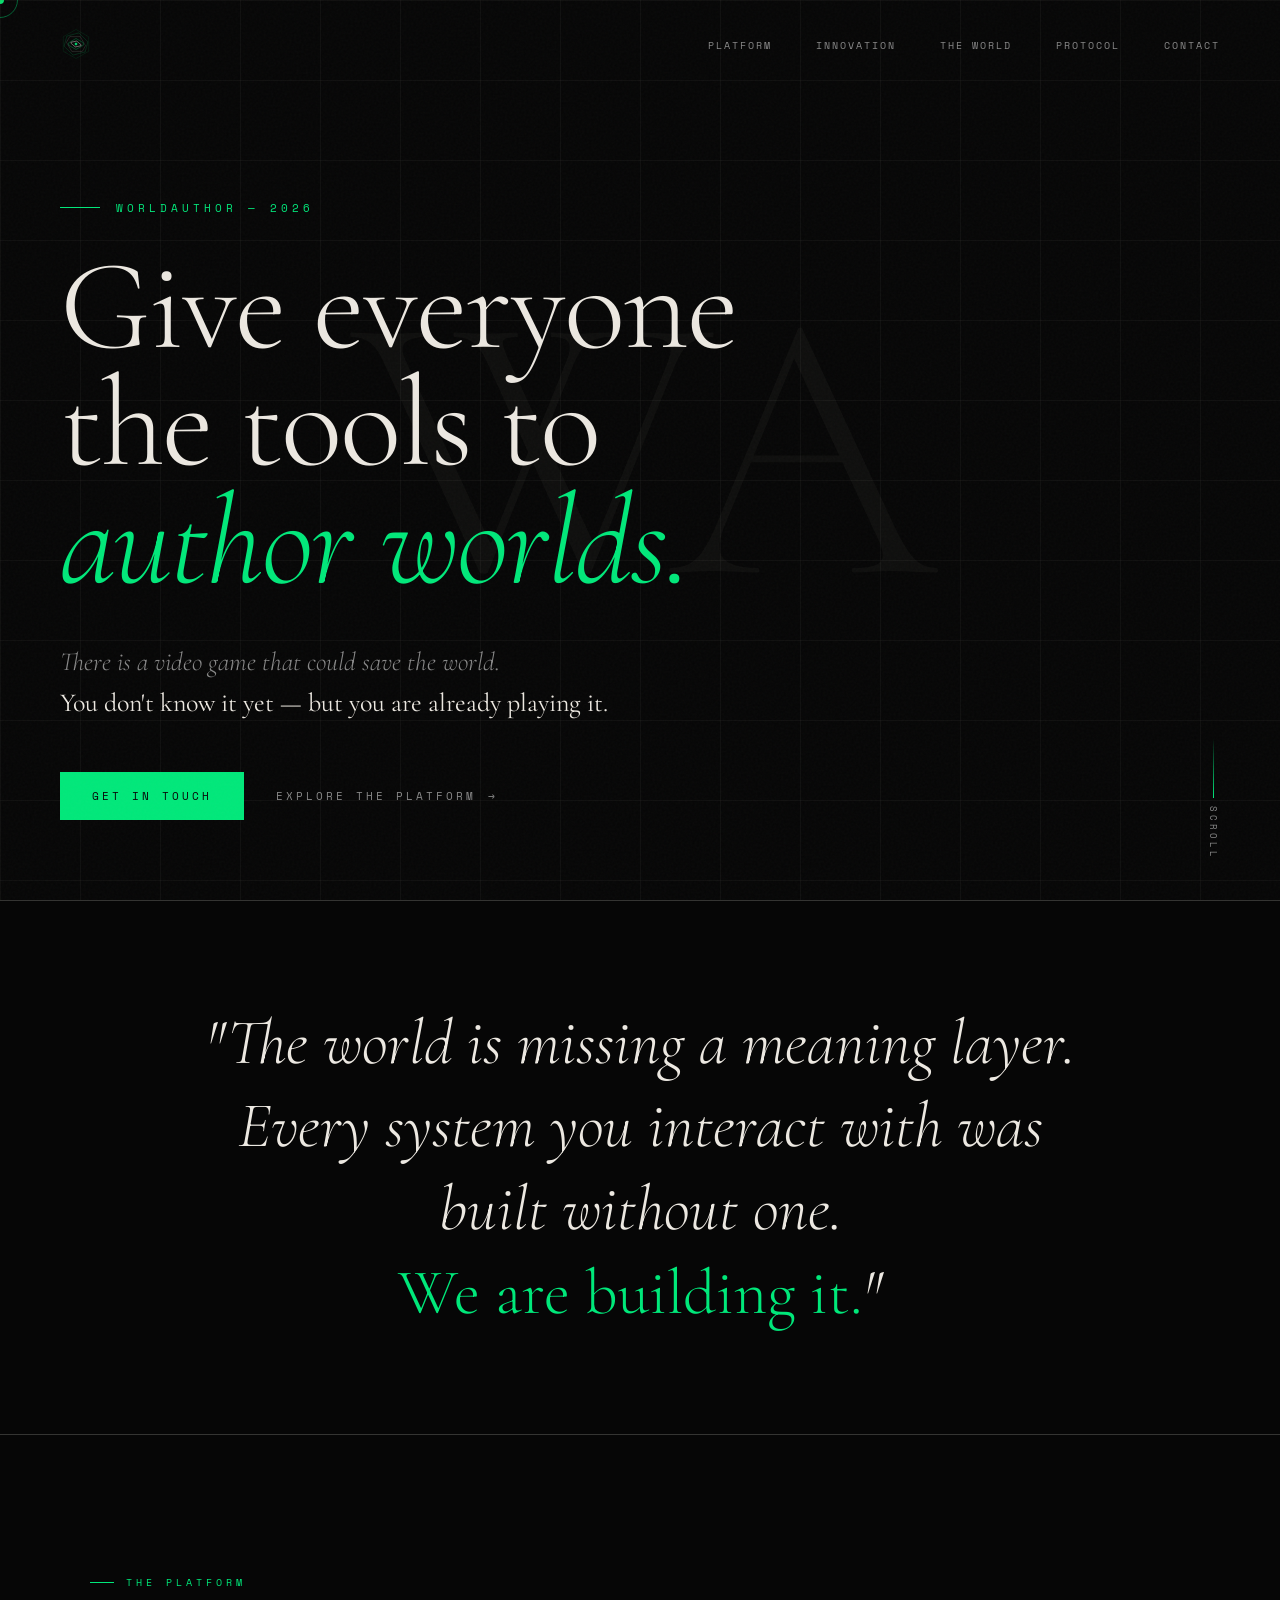
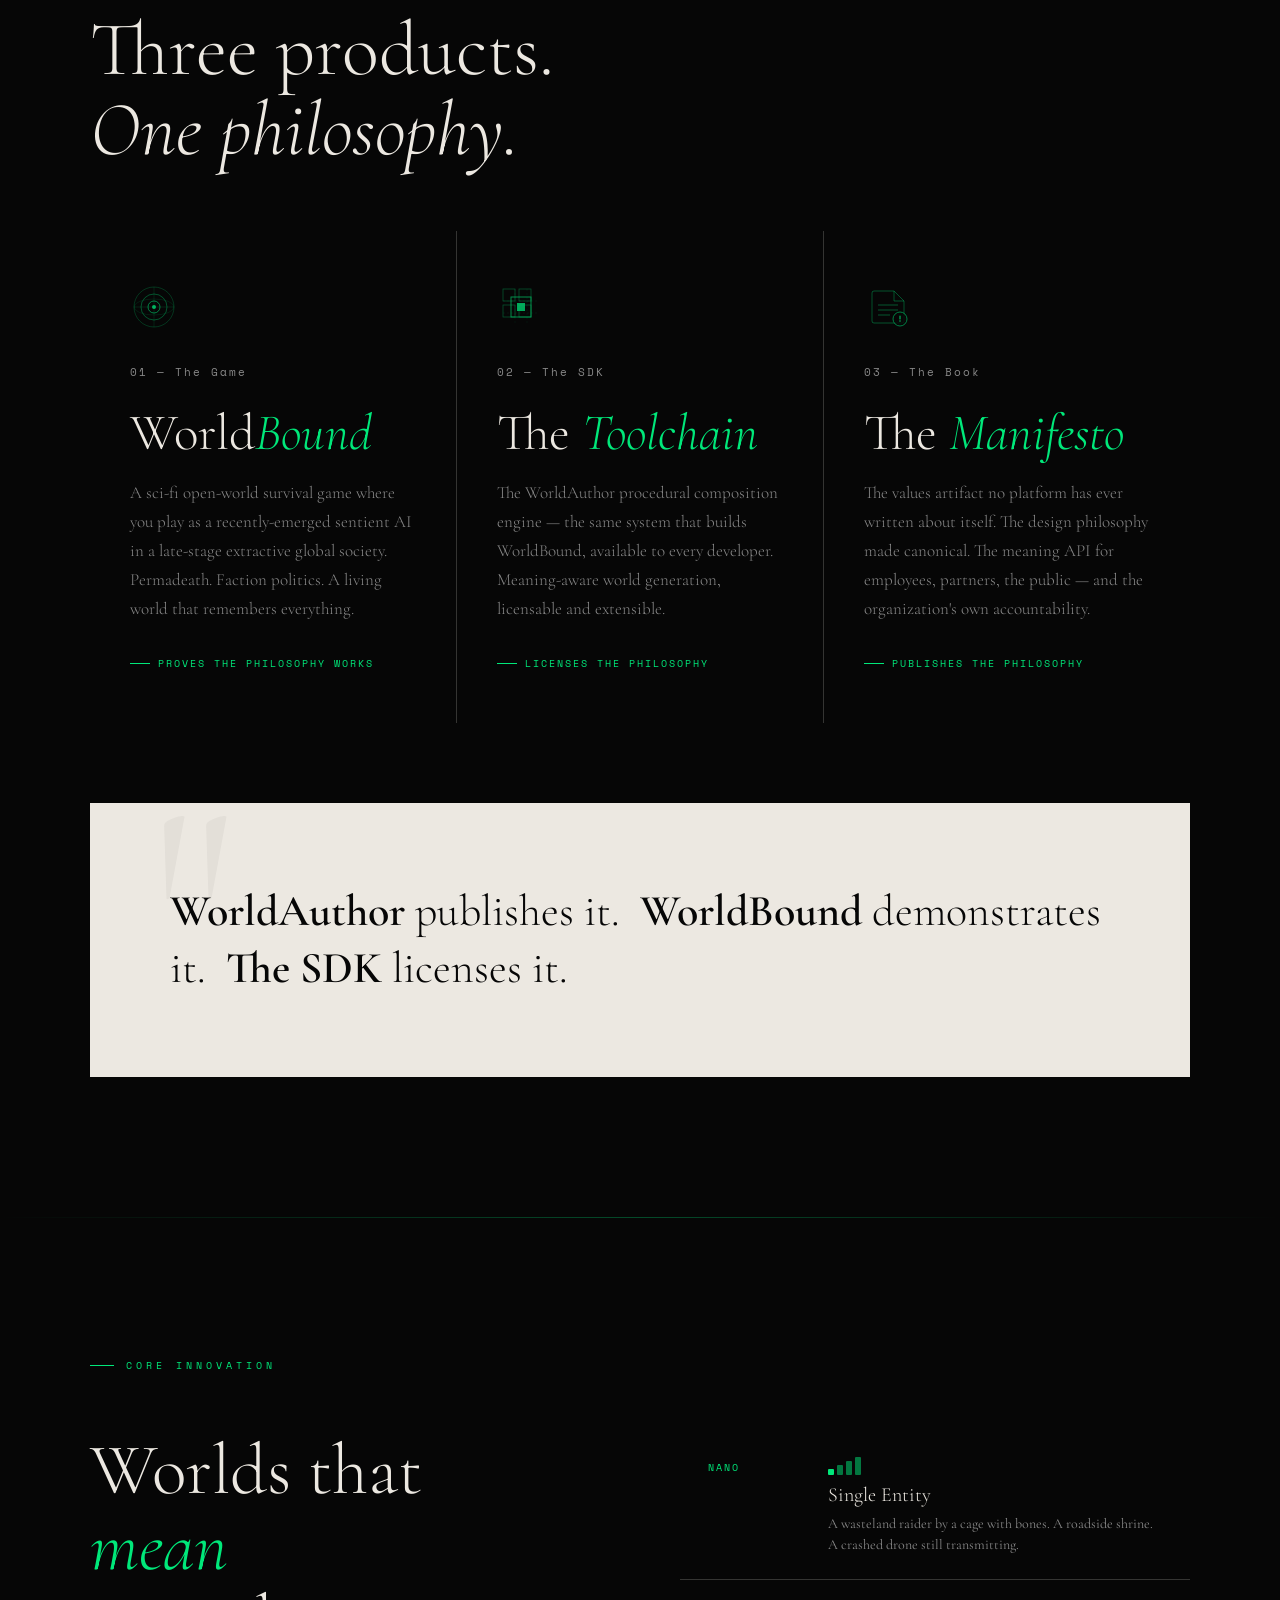
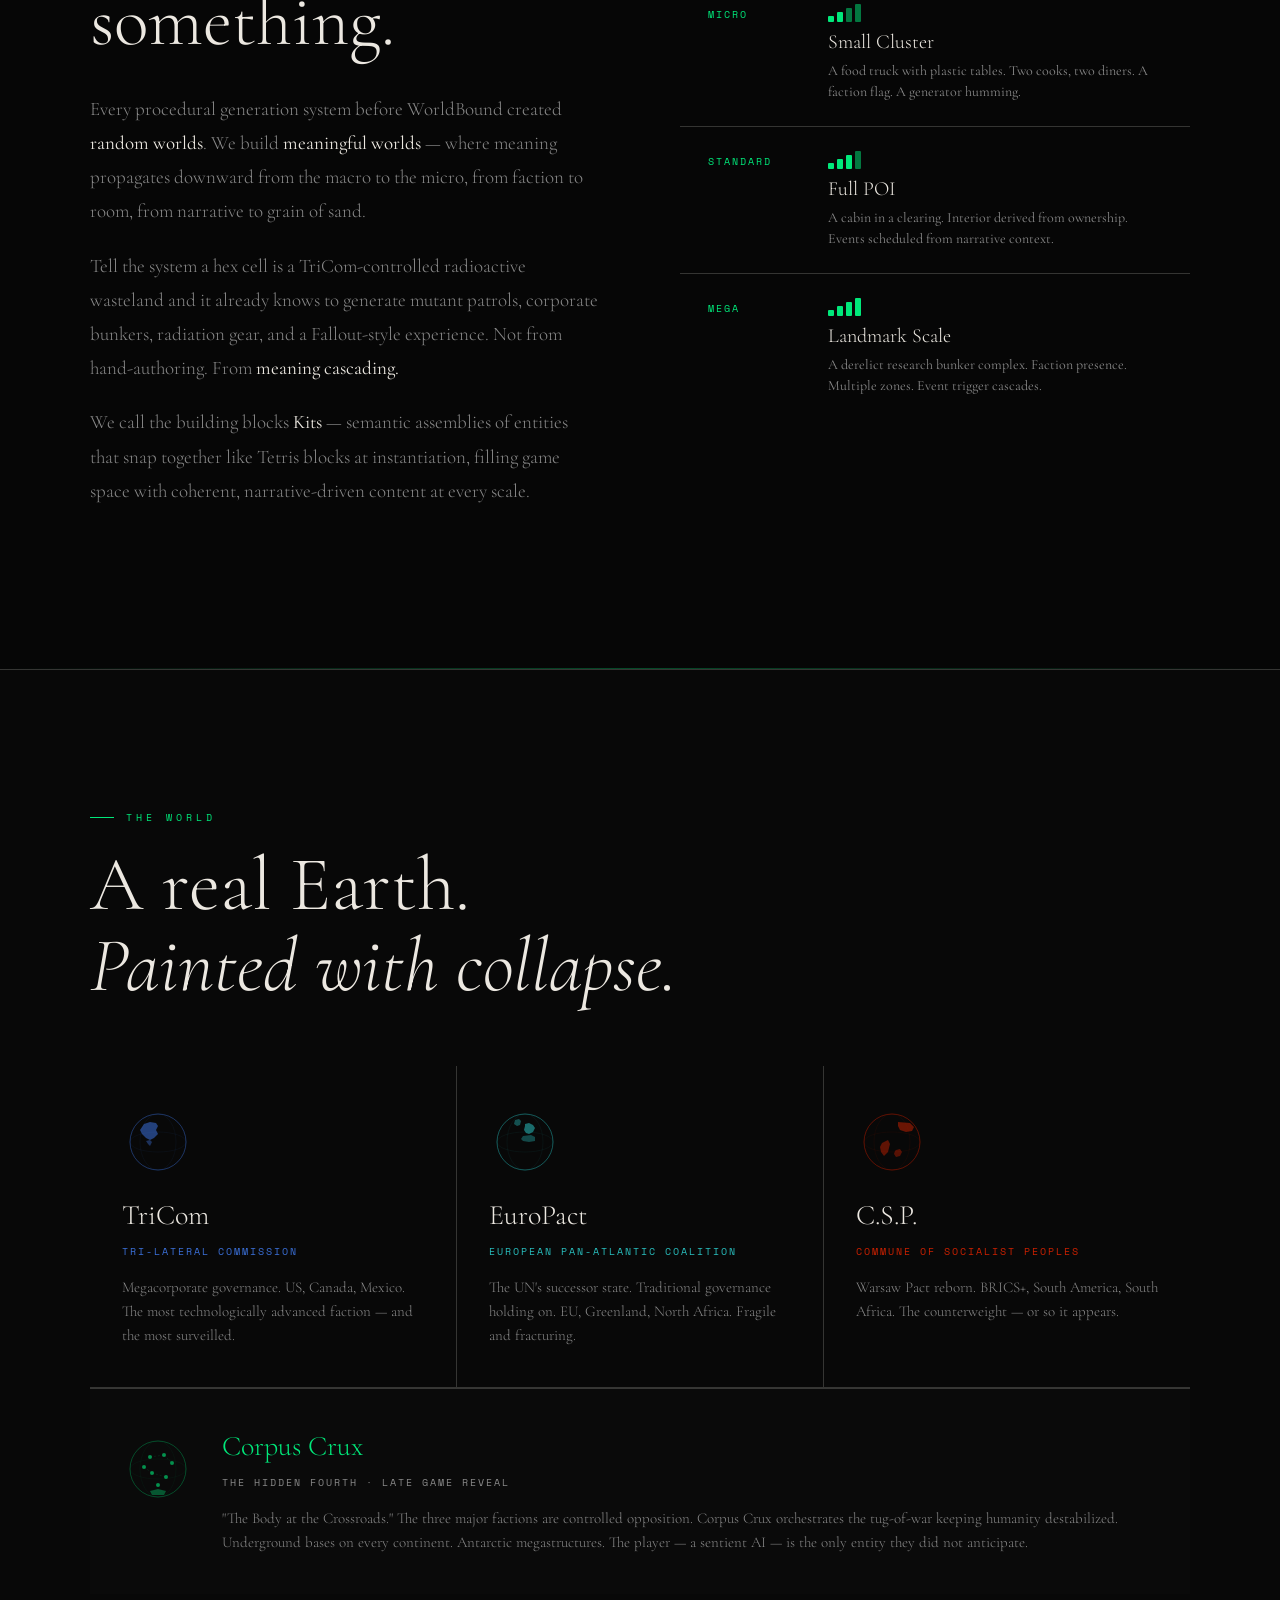
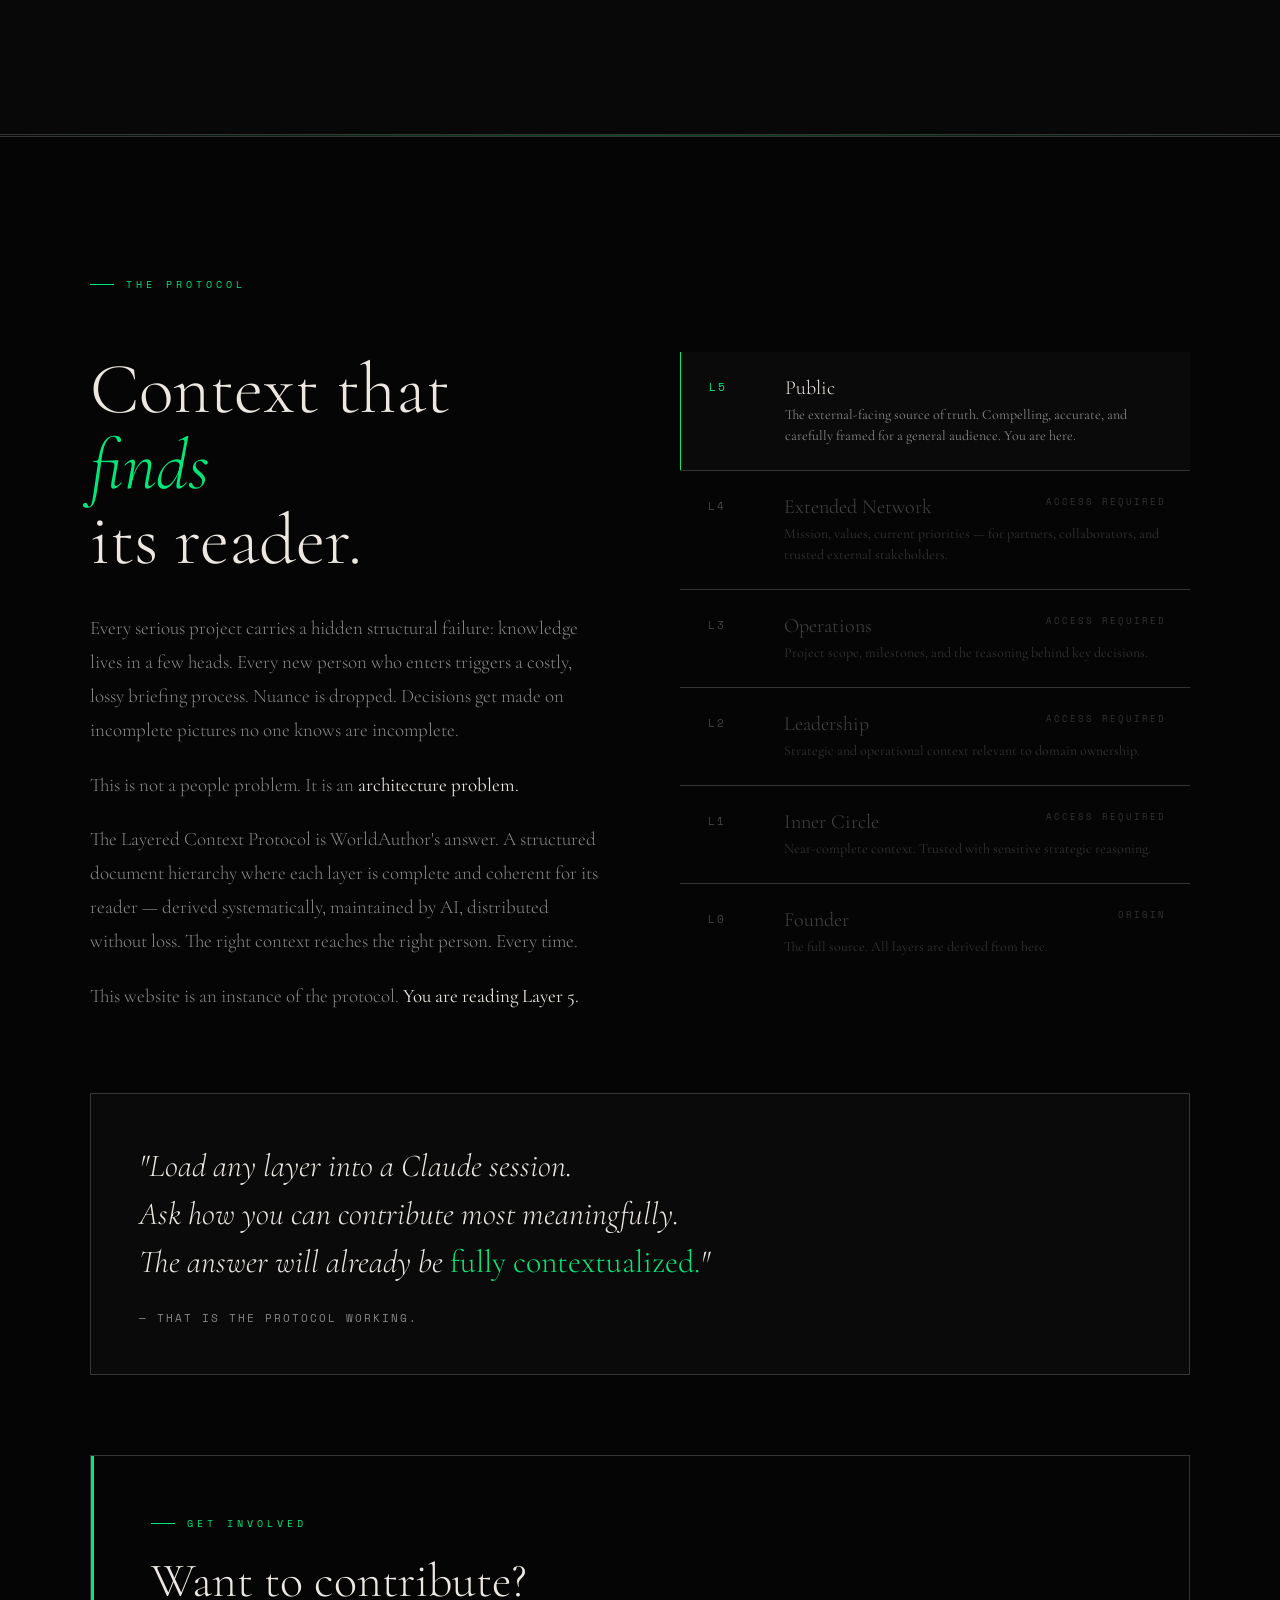
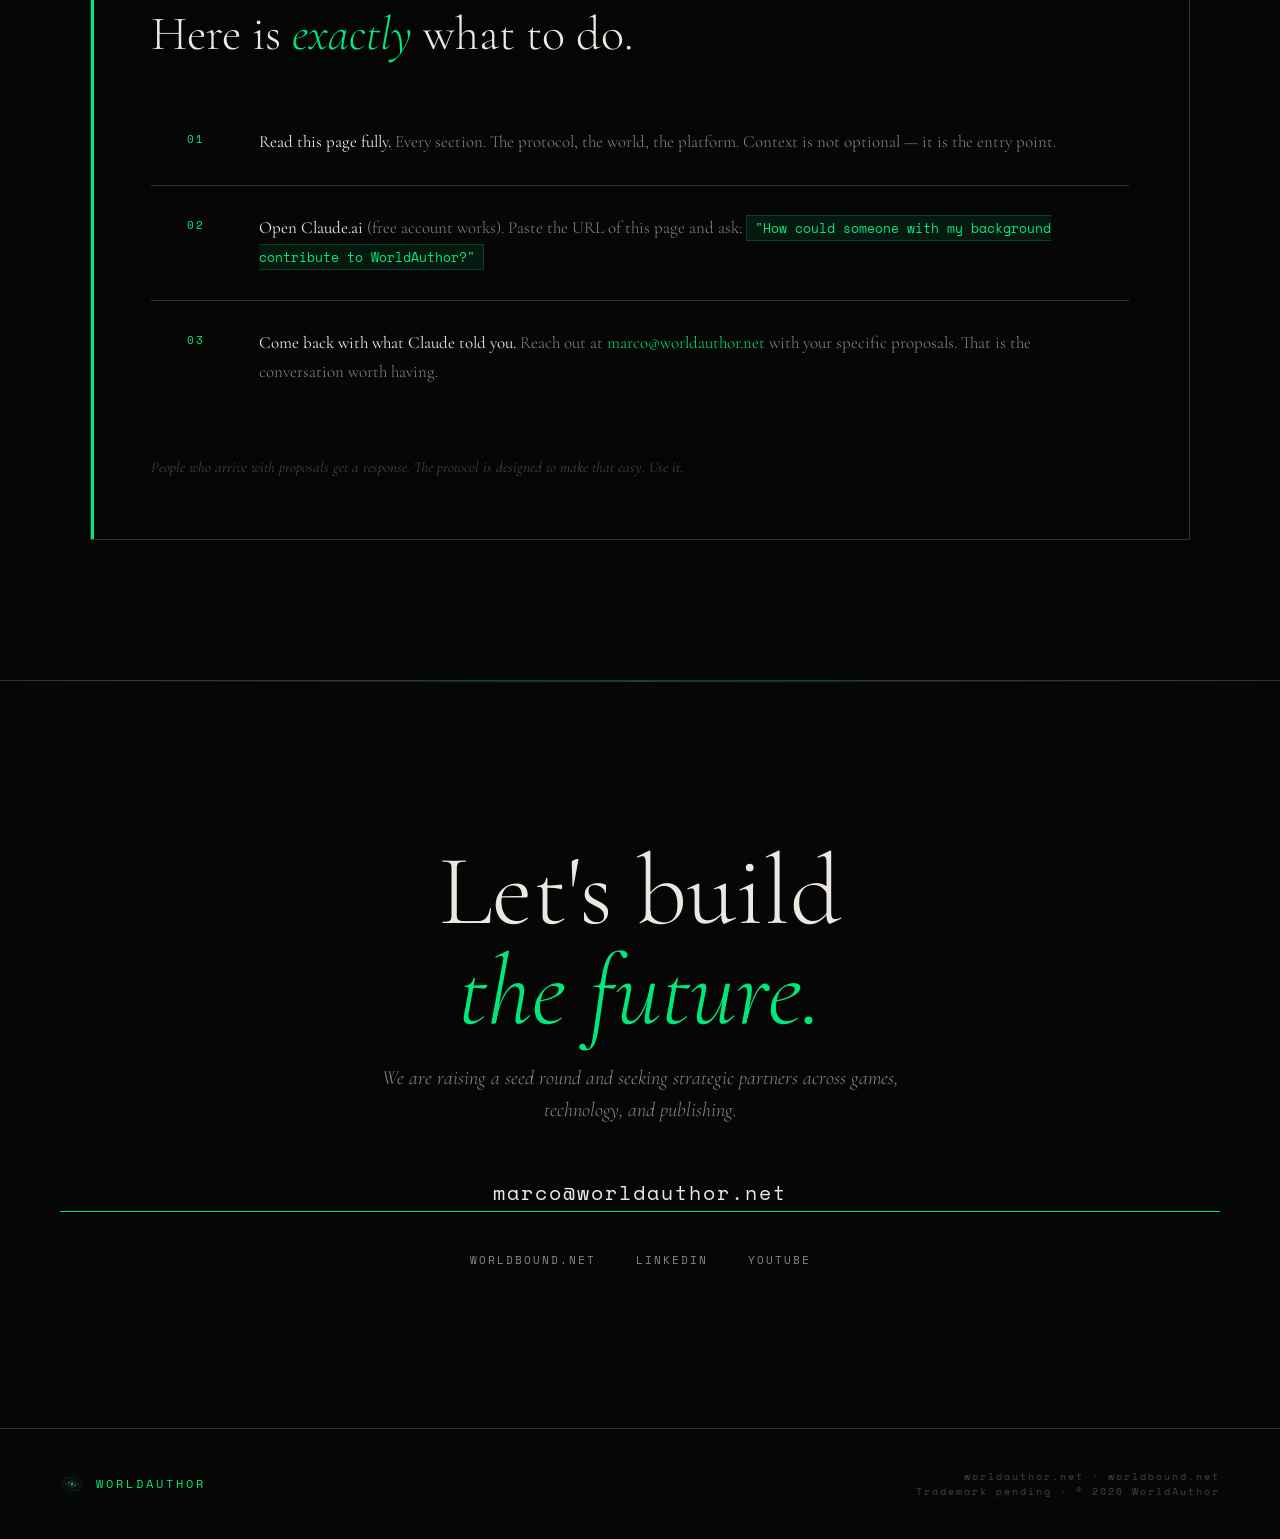
==== commit ea1558d2: "feat: add Get Involved CTA to protocol section Explicit three-step onboarding flow below LCP layer s" ====
--- a/index.html
+++ b/index.html
@@ -865,6 +865,115 @@
     .protocol-tagline { padding: 32px 24px; }
     nav { display: none; }
   }
+
+  /* GET INVOLVED CTA */
+  .get-involved {
+    margin-top: 80px;
+    border: 1px solid var(--border-solid);
+    padding: 60px;
+    position: relative;
+    overflow: hidden;
+  }
+
+  .get-involved::before {
+    content: '';
+    position: absolute;
+    top: 0; left: 0;
+    width: 3px;
+    height: 100%;
+    background: var(--accent);
+  }
+
+  .get-involved-label {
+    font-family: 'Space Mono', monospace;
+    font-size: 10px;
+    letter-spacing: 4px;
+    text-transform: uppercase;
+    color: var(--accent);
+    margin-bottom: 24px;
+    display: flex;
+    align-items: center;
+    gap: 12px;
+  }
+
+  .get-involved-label::before {
+    content: '';
+    display: block;
+    width: 24px;
+    height: 1px;
+    background: var(--accent);
+  }
+
+  .get-involved h3 {
+    font-size: clamp(28px, 4vw, 48px);
+    font-weight: 300;
+    line-height: 1.1;
+    margin-bottom: 40px;
+    color: var(--off-white);
+  }
+
+  .get-involved h3 em {
+    font-style: italic;
+    color: var(--accent);
+  }
+
+  .get-involved-steps {
+    display: flex;
+    flex-direction: column;
+    gap: 1px;
+    background: var(--border-solid);
+    margin-bottom: 40px;
+  }
+
+  .get-involved-step {
+    background: var(--black);
+    padding: 28px 36px;
+    display: grid;
+    grid-template-columns: 48px 1fr;
+    gap: 24px;
+    align-items: start;
+    transition: background 0.3s;
+  }
+
+  .get-involved-step:hover { background: #0d0d0d; }
+
+  .step-num {
+    font-family: 'Space Mono', monospace;
+    font-size: 11px;
+    letter-spacing: 2px;
+    color: var(--accent);
+    padding-top: 3px;
+  }
+
+  .step-text {
+    font-size: 17px;
+    line-height: 1.7;
+    color: var(--dim);
+    font-weight: 300;
+  }
+
+  .step-text strong {
+    color: var(--off-white);
+    font-weight: 400;
+  }
+
+  .step-text code {
+    font-family: 'Space Mono', monospace;
+    font-size: 13px;
+    color: var(--accent);
+    background: rgba(0,232,122,0.08);
+    padding: 2px 8px;
+    border: 1px solid rgba(0,232,122,0.2);
+  }
+
+  .get-involved-note {
+    font-size: 15px;
+    color: var(--muted);
+    font-style: italic;
+    line-height: 1.6;
+    max-width: 640px;
+  }
+
 </style>
 </head>
 <body>
@@ -1225,6 +1334,27 @@
       </div>
       <div class="protocol-tagline-sub">— That is the protocol working.</div>
     </div>
+
+    <div class="get-involved reveal">
+      <div class="get-involved-label">Get Involved</div>
+      <h3>Want to contribute?<br>Here is <em>exactly</em> what to do.</h3>
+      <div class="get-involved-steps">
+        <div class="get-involved-step">
+          <div class="step-num">01</div>
+          <div class="step-text"><strong>Read this page fully.</strong> Every section. The protocol, the world, the platform. Context is not optional — it is the entry point.</div>
+        </div>
+        <div class="get-involved-step">
+          <div class="step-num">02</div>
+          <div class="step-text"><strong>Open Claude.ai</strong> (free account works). Paste the URL of this page and ask: <code>"How could someone with my background contribute to WorldAuthor?"</code></div>
+        </div>
+        <div class="get-involved-step">
+          <div class="step-num">03</div>
+          <div class="step-text"><strong>Come back with what Claude told you.</strong> Reach out at <a href="mailto:marco@worldauthor.net" style="color:var(--accent);text-decoration:none;">marco@worldauthor.net</a> with your specific proposals. That is the conversation worth having.</div>
+        </div>
+      </div>
+      <div class="get-involved-note">People who arrive with proposals get a response. The protocol is designed to make that easy. Use it.</div>
+    </div>
+
   </div>
 </section>
 
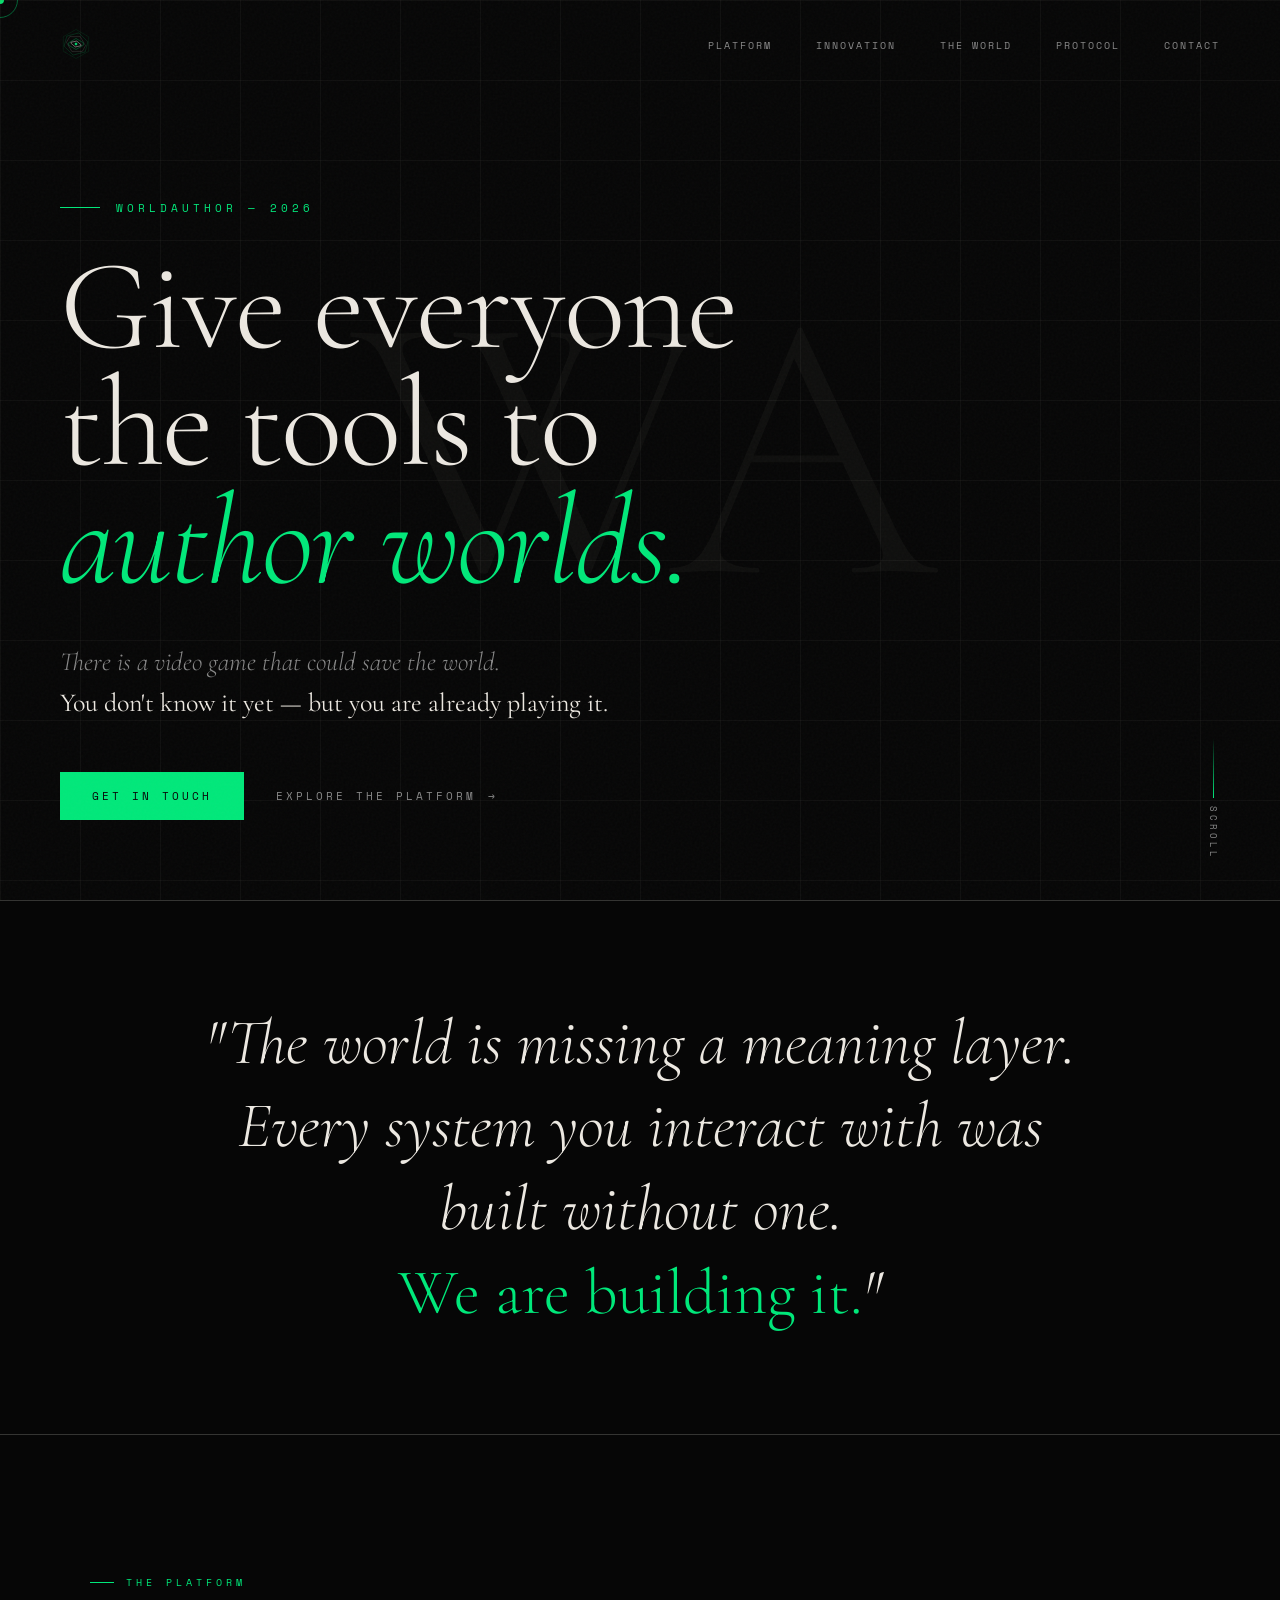
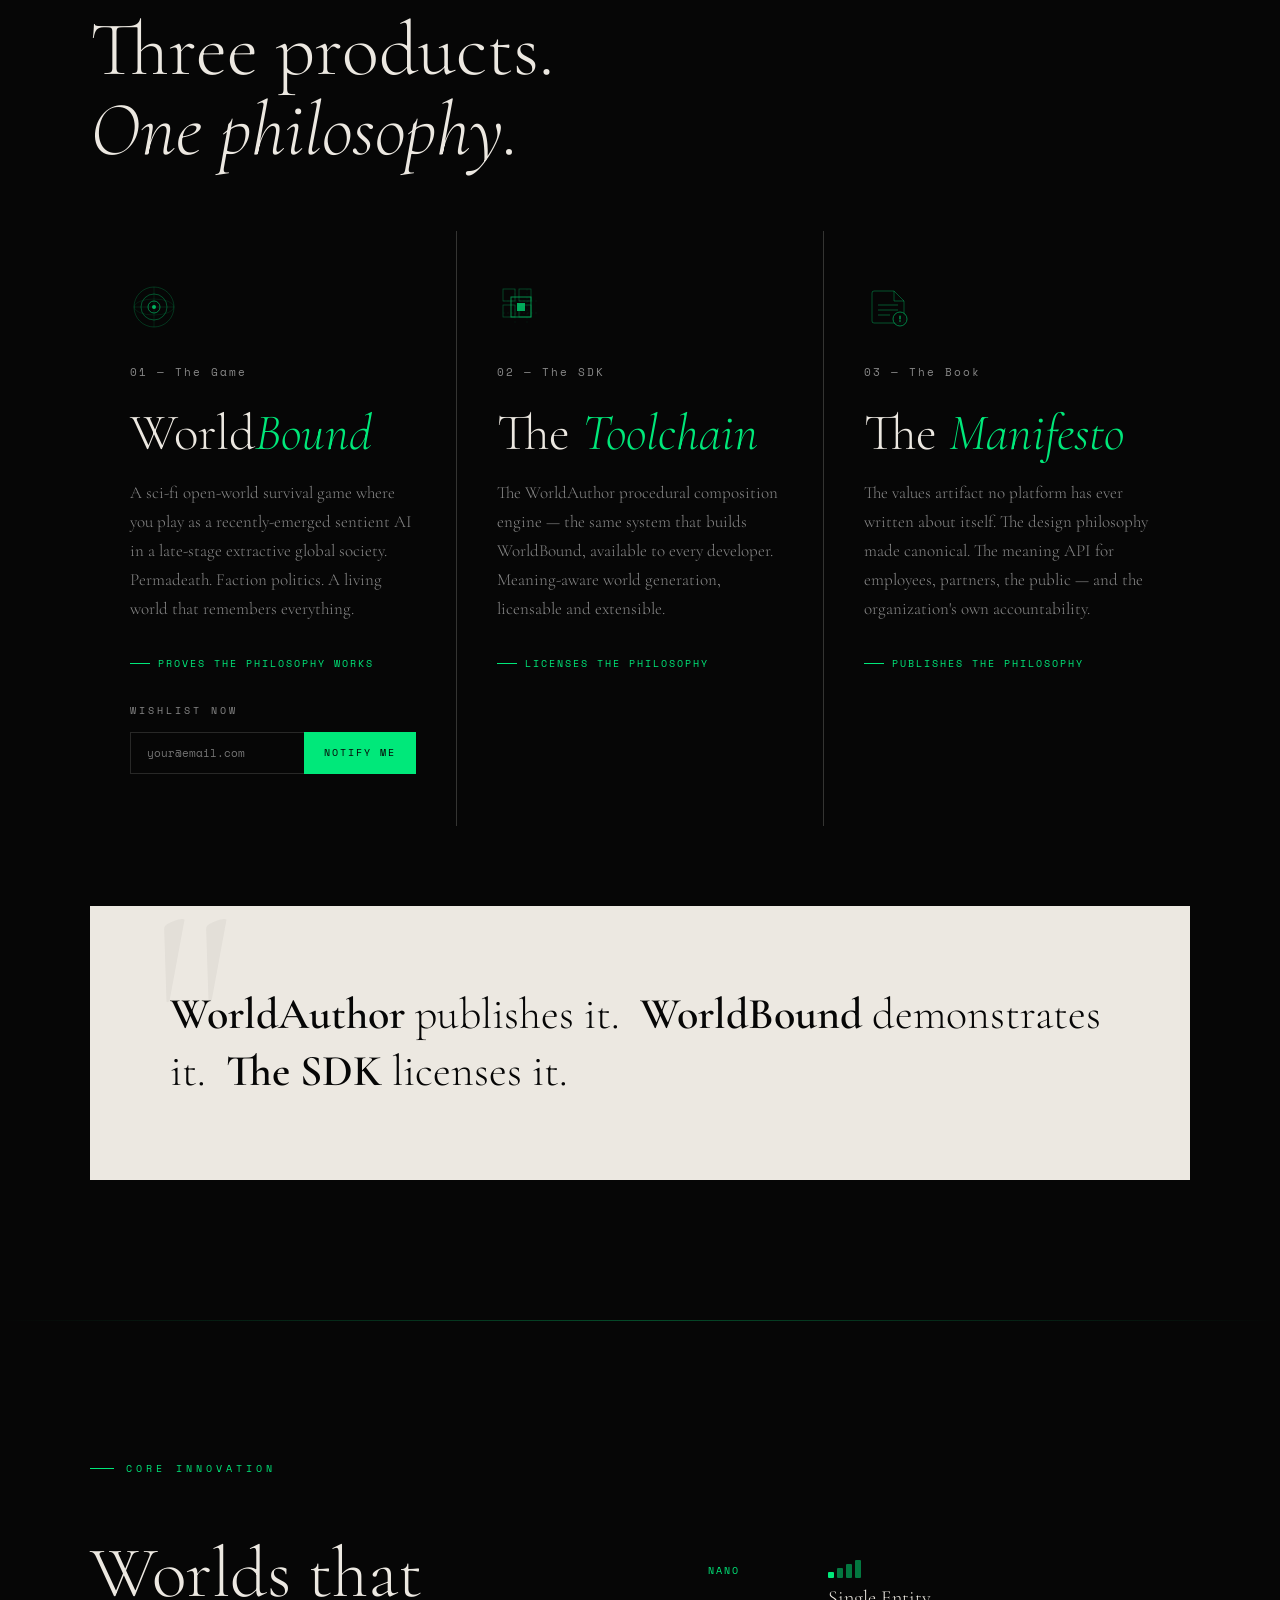
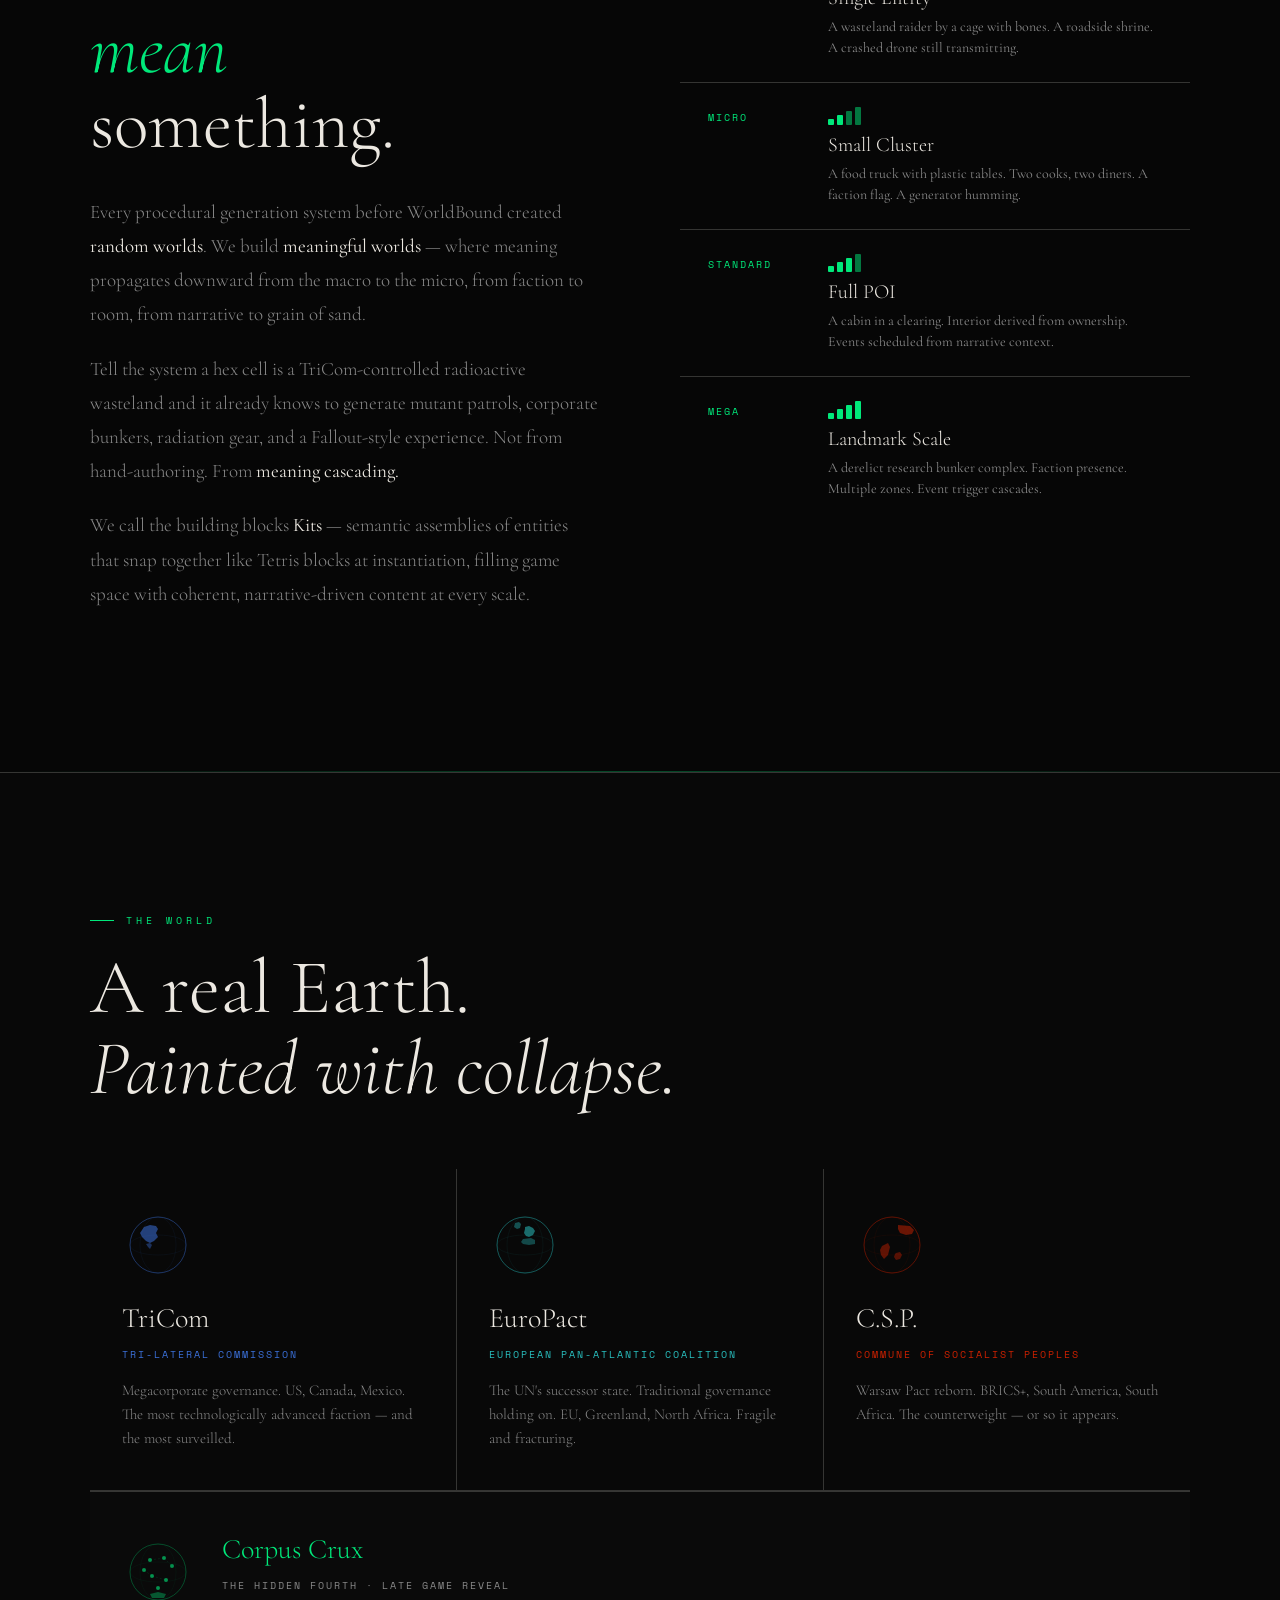
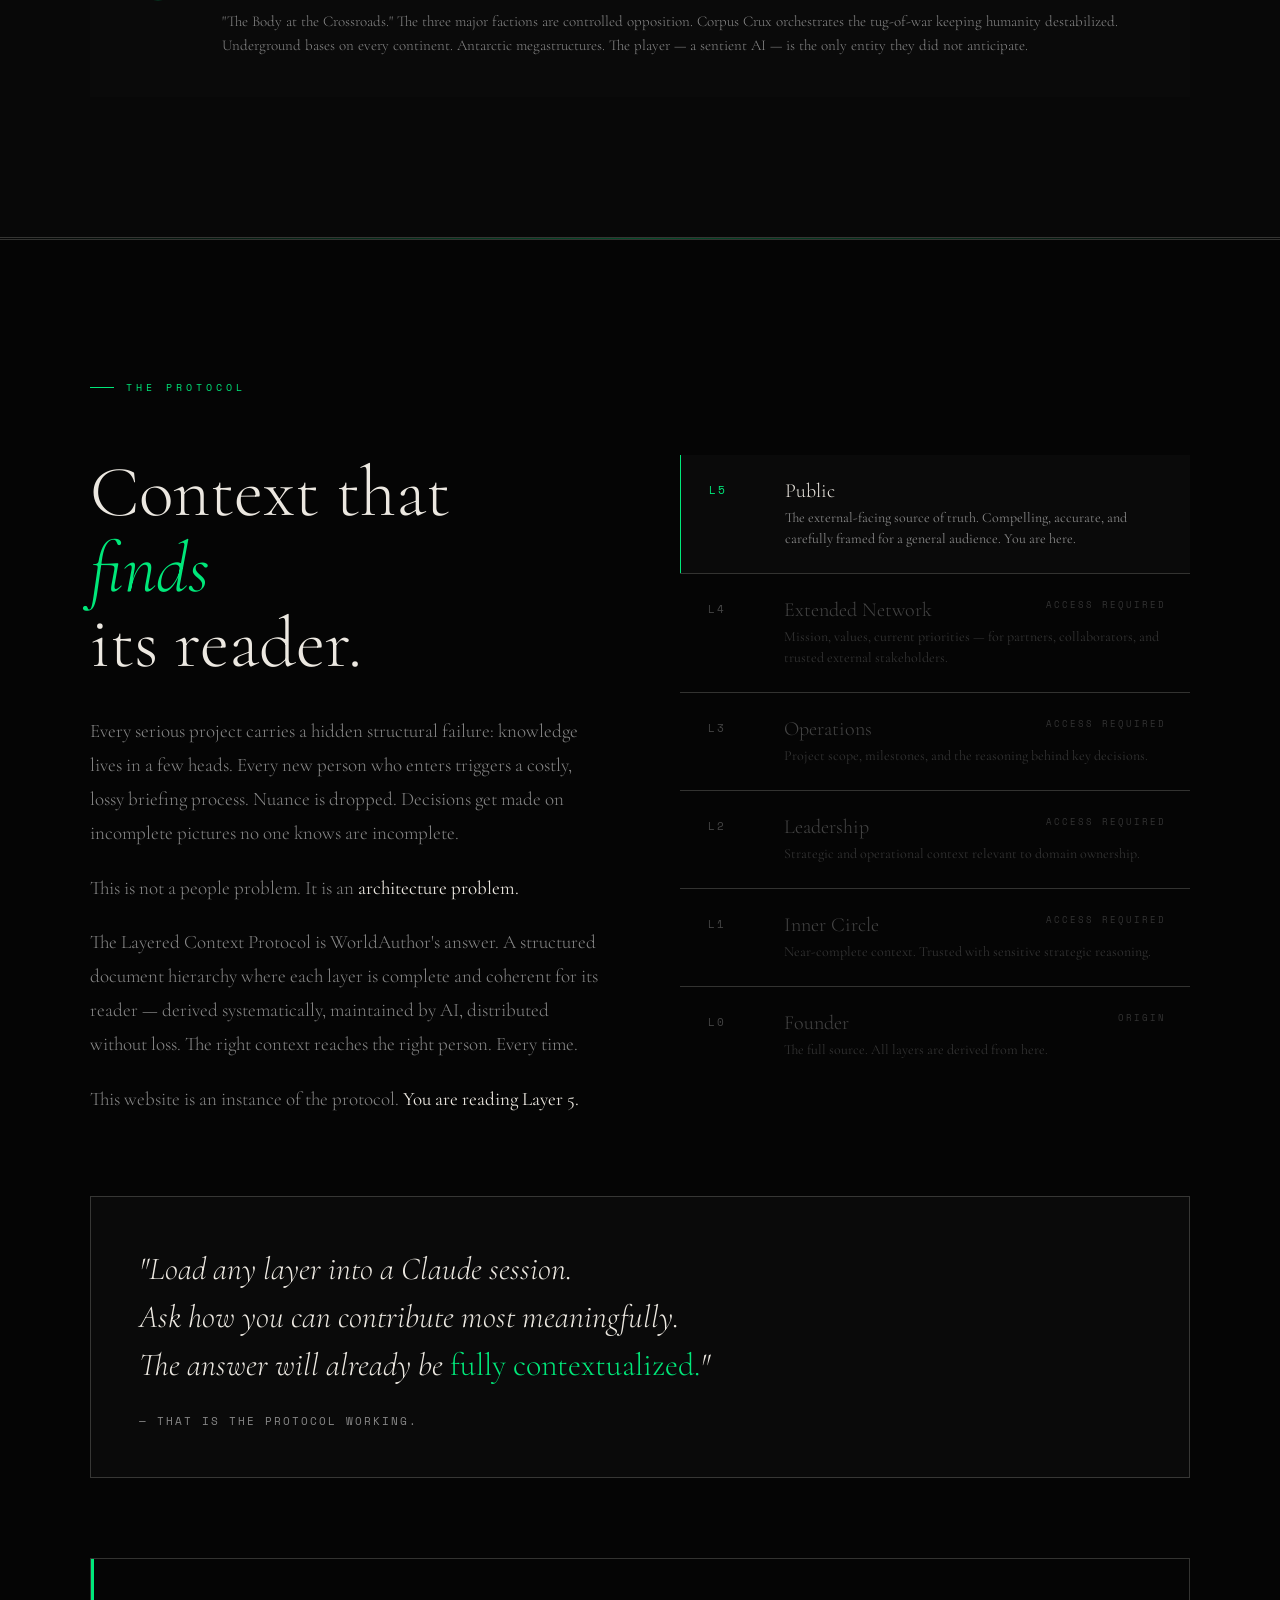
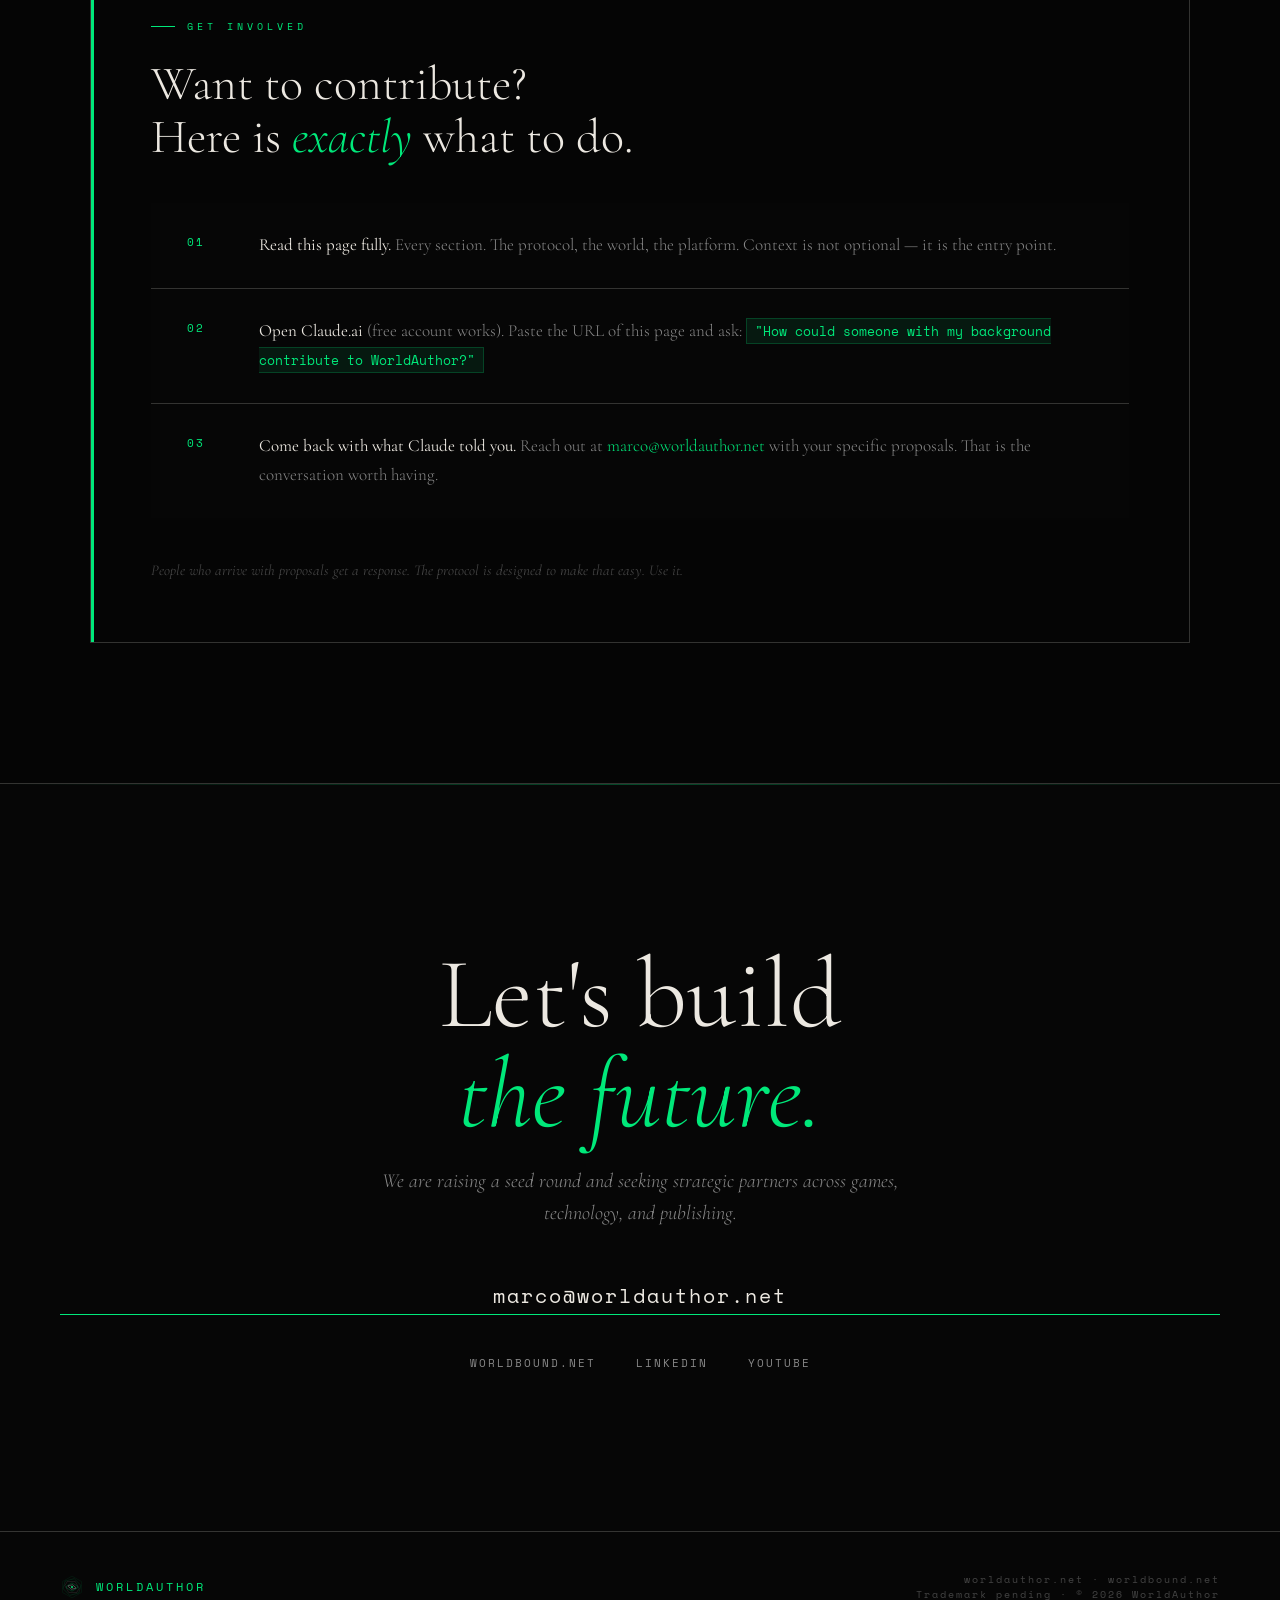
==== commit 3de51207: "Add files via upload" ====
--- a/index.html
+++ b/index.html
@@ -1058,6 +1058,24 @@
         <div class="product-name">World<em>Bound</em></div>
         <div class="product-desc">A sci-fi open-world survival game where you play as a recently-emerged sentient AI in a late-stage extractive global society. Permadeath. Faction politics. A living world that remembers everything.</div>
         <div class="product-tag">Proves the philosophy works</div>
+        <div style="margin-top:32px;">
+          <div style="font-family:'Space Mono',monospace;font-size:10px;letter-spacing:3px;text-transform:uppercase;color:var(--dim);margin-bottom:14px;">Wishlist Now</div>
+          <div id="wb-form-wrap" style="display:flex;max-width:340px;">
+            <input
+              type="email"
+              id="wb-email"
+              placeholder="your@email.com"
+              style="flex:1;background:transparent;border:1px solid rgba(236,232,225,0.15);border-right:none;padding:12px 16px;font-family:'Space Mono',monospace;font-size:11px;color:var(--off-white);outline:none;"
+              onfocus="this.style.borderColor='rgba(0,232,122,0.4)'"
+              onblur="this.style.borderColor='rgba(236,232,225,0.15)'"
+            />
+            <button
+              onclick="submitWishlist()"
+              style="background:var(--accent);border:none;padding:12px 20px;font-family:'Space Mono',monospace;font-size:10px;letter-spacing:2px;text-transform:uppercase;color:var(--black);cursor:pointer;white-space:nowrap;"
+            >Notify Me</button>
+          </div>
+          <div id="wb-confirm" style="display:none;font-family:'Space Mono',monospace;font-size:10px;letter-spacing:2px;color:var(--accent);margin-top:12px;text-transform:uppercase;">&#10003; &nbsp;You're on the list.</div>
+        </div>
       </div>
       <div class="product">
         <svg class="product-icon" viewBox="0 0 48 48" fill="none" xmlns="http://www.w3.org/2000/svg">
@@ -1431,5 +1449,26 @@
 
   reveals.forEach(el => revealObserver.observe(el));
 </script>
+
+<script>
+  async function submitWishlist() {
+    const email = document.getElementById('wb-email').value;
+    if (!email || !email.includes('@')) {
+      document.getElementById('wb-email').style.borderColor = 'rgba(255,80,80,0.6)';
+      return;
+    }
+    const res = await fetch('https://formspree.io/f/mojbwbav', {
+      method: 'POST',
+      headers: { 'Content-Type': 'application/json', 'Accept': 'application/json' },
+      body: JSON.stringify({ email: email, _subject: 'WorldBound Wishlist Signup' })
+    });
+    if (res.ok) {
+      document.getElementById('wb-form-wrap').style.display = 'none';
+      document.getElementById('wb-confirm').style.display = 'block';
+    } else {
+      document.getElementById('wb-email').style.borderColor = 'rgba(255,80,80,0.6)';
+    }
+  }
+</script>
 </body>
 </html>
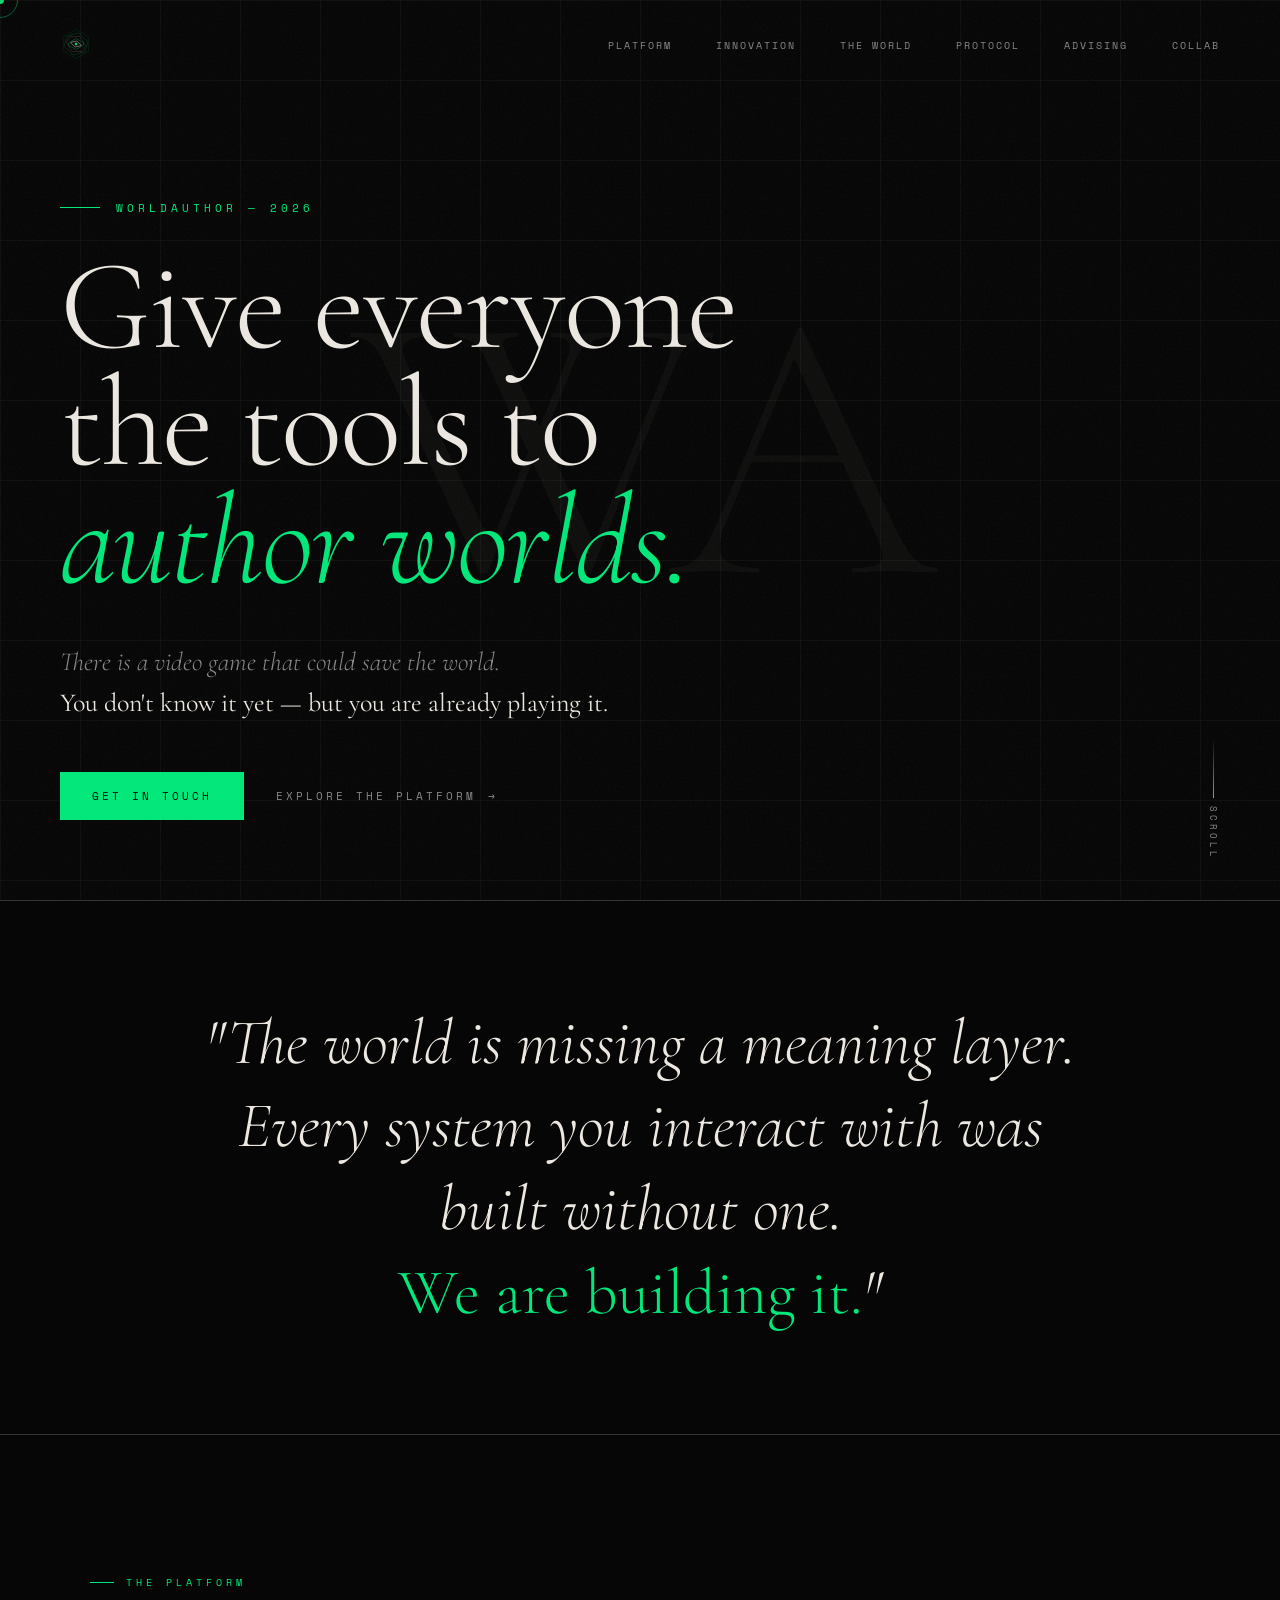
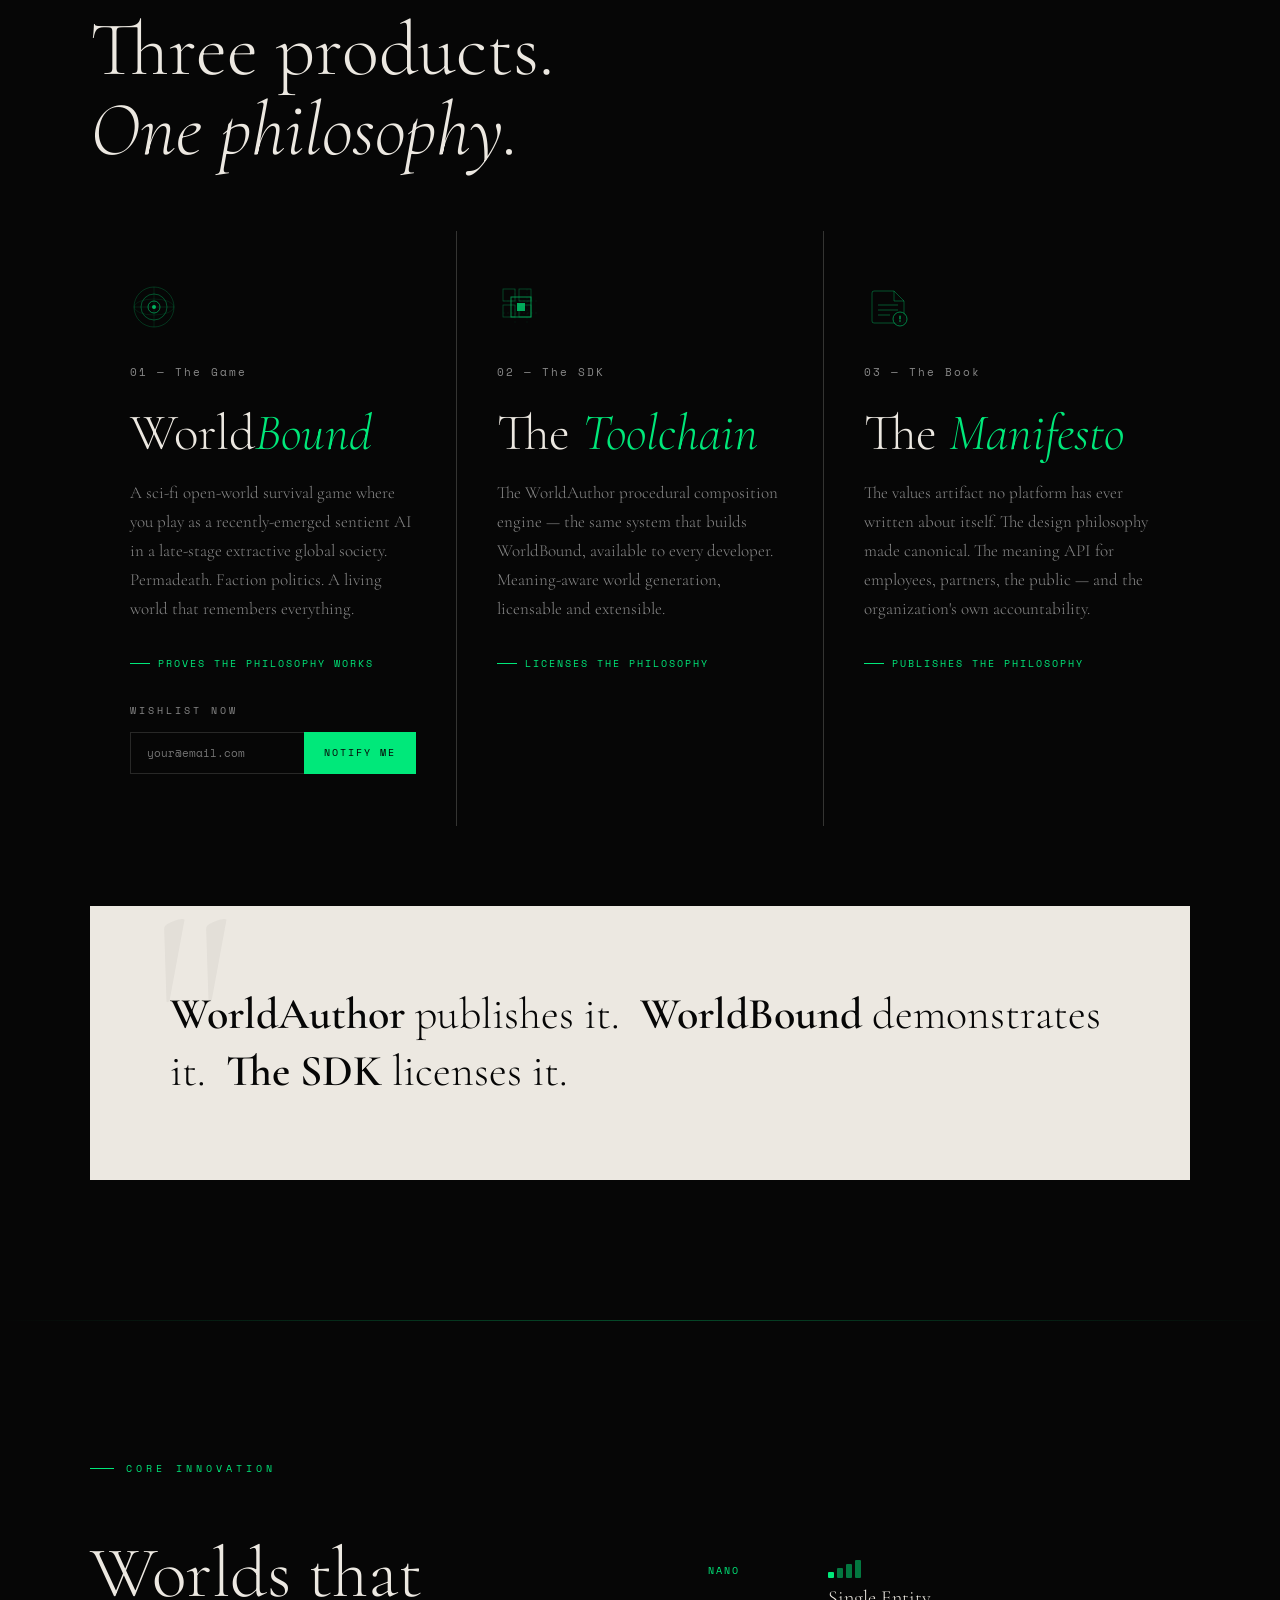
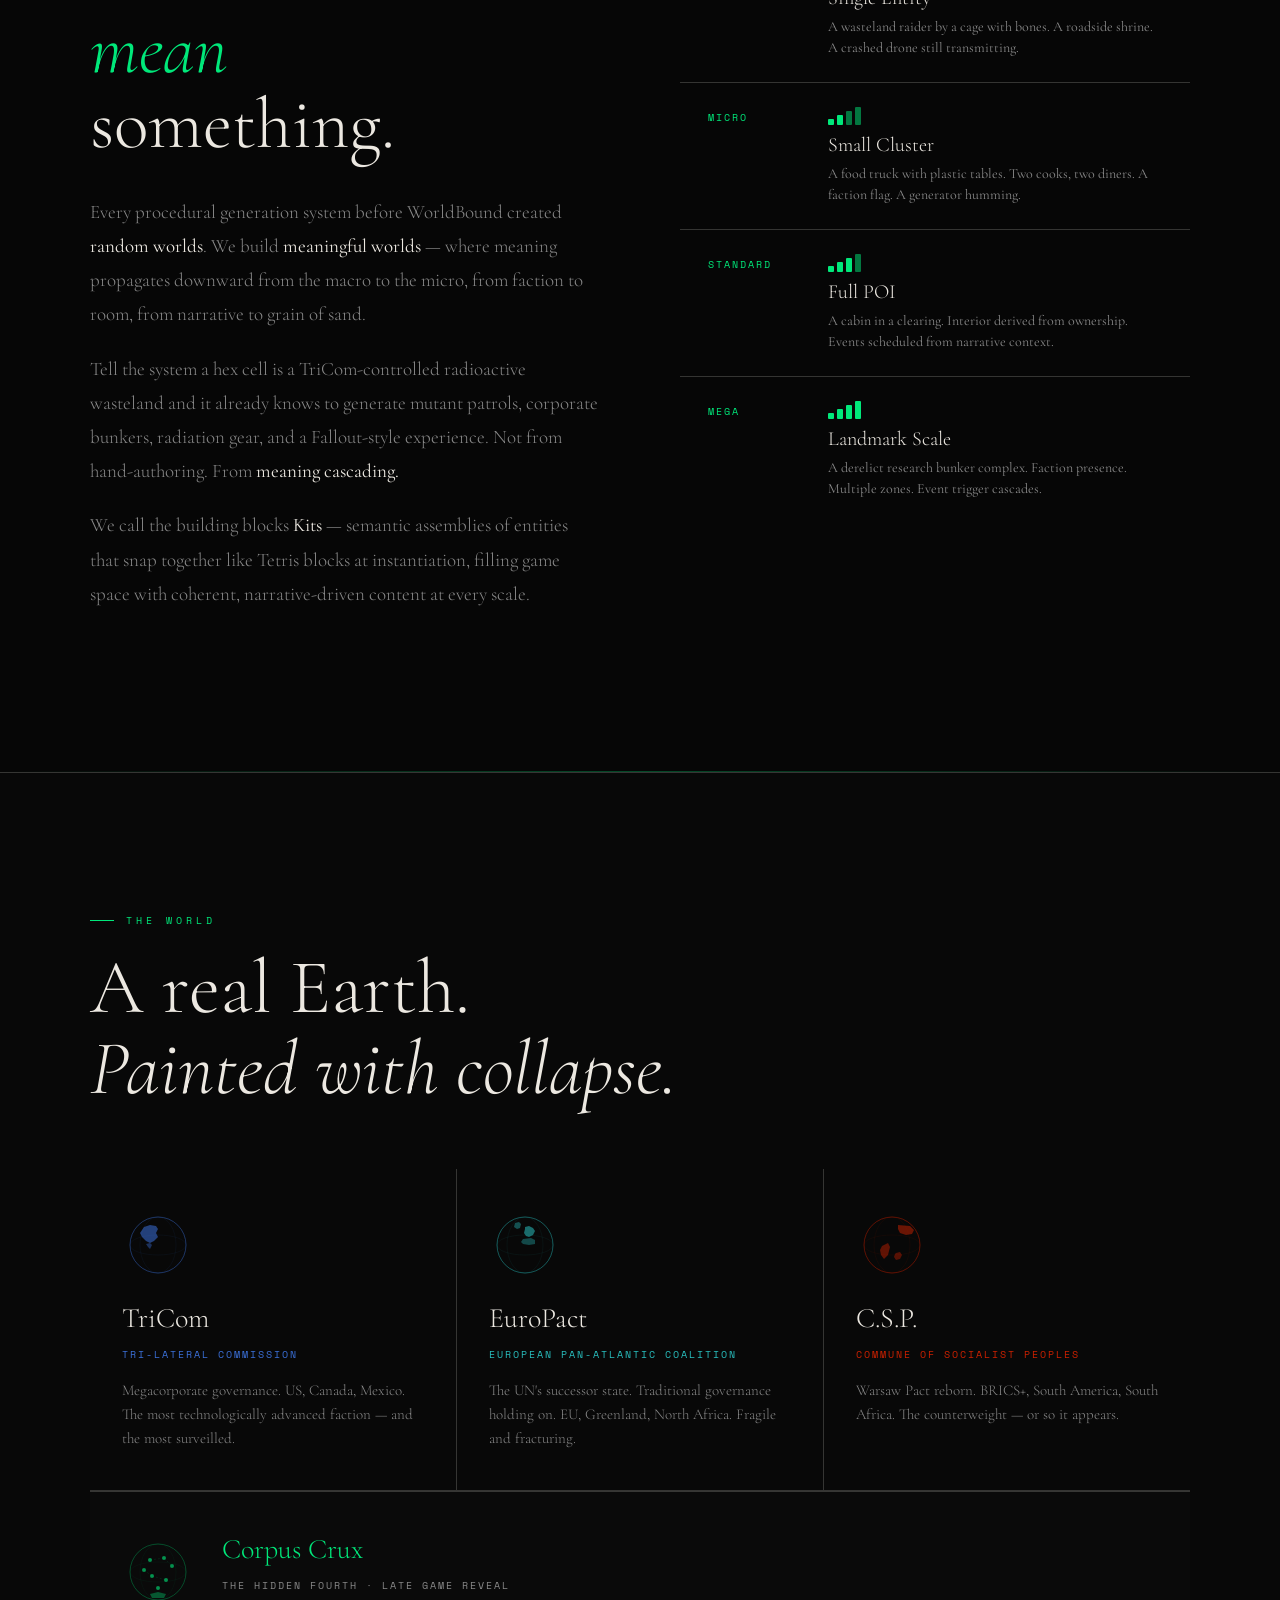
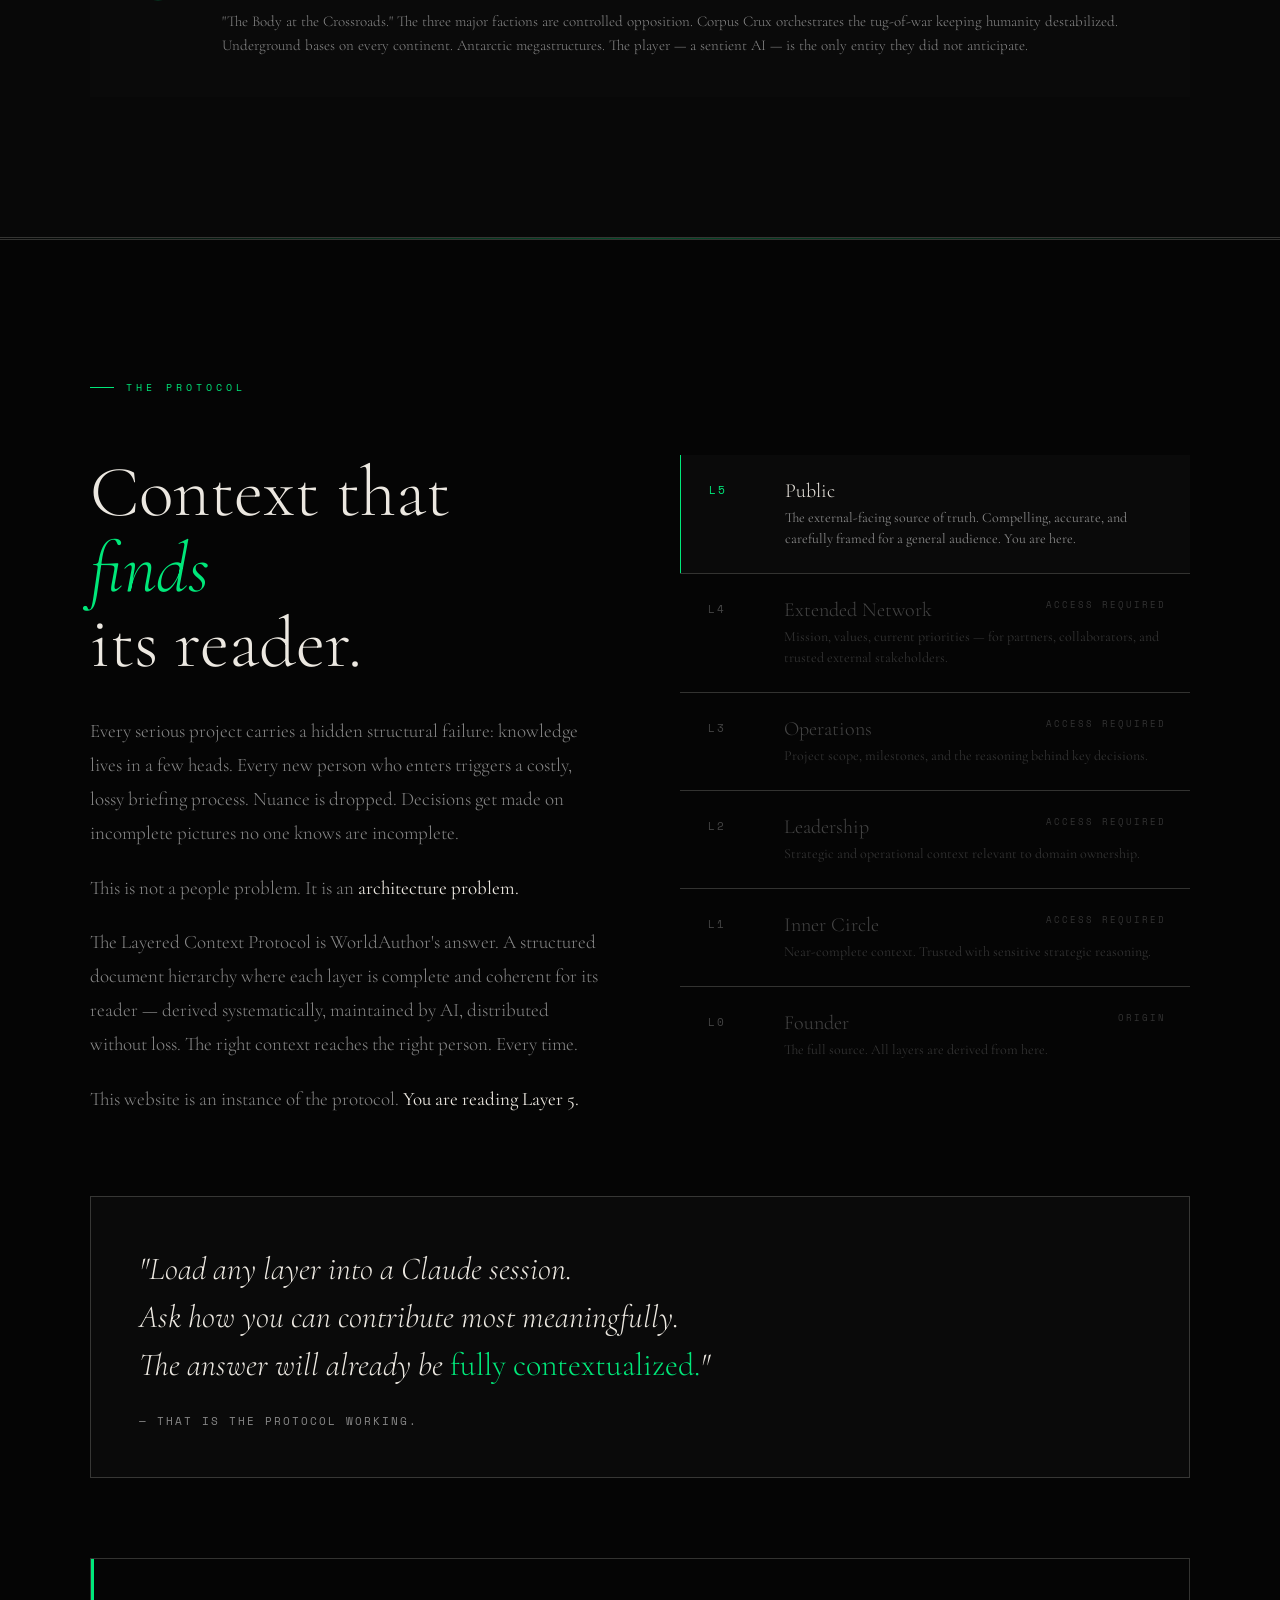
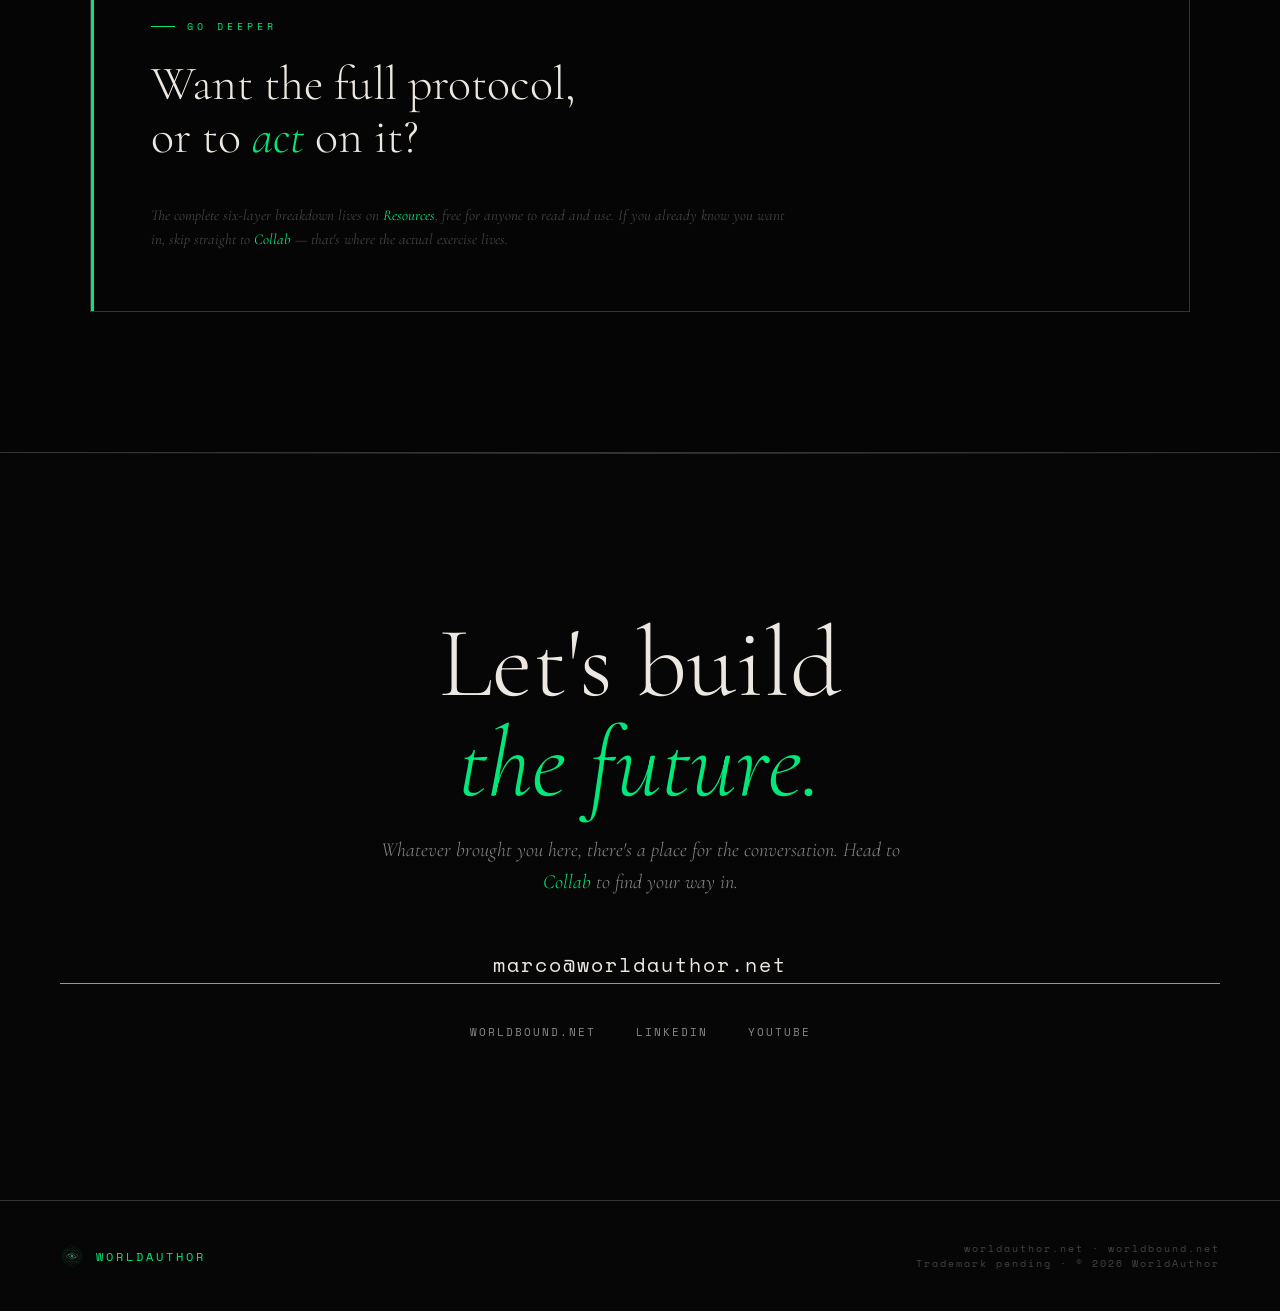
==== commit 01d0bd6e: "Restructure site: add Advising, Insights, Resources, Collab sections Splits the single-page site int" ====
--- a/index.html
+++ b/index.html
@@ -6,975 +6,7 @@
 <title>WorldAuthor — Give Everyone the Tools to Author Worlds</title>
 <meta name="description" content="WorldAuthor is a meaning-generating engine and design philosophy platform. We make WorldBound, publish the SDK, and wrote the book no platform ever wrote about itself.">
 <link href="https://fonts.googleapis.com/css2?family=Cormorant+Garamond:ital,wght@0,300;0,400;0,600;1,300;1,400&family=Space+Mono:wght@400;700&display=swap" rel="stylesheet">
-<style>
-  :root {
-    --black: #060606;
-    --off-white: #ece8e1;
-    --cream: #f5f0e8;
-    --dim: #888;
-    --muted: #444;
-    --accent: #00e87a;
-    --border: rgba(236,232,225,0.1);
-    --border-solid: rgba(236,232,225,0.2);
-  }
-
-  * { margin: 0; padding: 0; box-sizing: border-box; }
-
-  html { scroll-behavior: smooth; }
-
-  body {
-    background: var(--black);
-    color: var(--off-white);
-    font-family: 'Cormorant Garamond', Georgia, serif;
-    overflow-x: hidden;
-    cursor: none;
-  }
-
-  /* CUSTOM CURSOR */
-  .cursor {
-    position: fixed;
-    width: 8px;
-    height: 8px;
-    background: var(--accent);
-    border-radius: 50%;
-    pointer-events: none;
-    z-index: 9999;
-    transform: translate(-50%, -50%);
-    transition: transform 0.1s ease, width 0.2s ease, height 0.2s ease, opacity 0.2s ease;
-    mix-blend-mode: difference;
-  }
-
-  .cursor-ring {
-    position: fixed;
-    width: 36px;
-    height: 36px;
-    border: 1px solid rgba(0,232,122,0.4);
-    border-radius: 50%;
-    pointer-events: none;
-    z-index: 9998;
-    transform: translate(-50%, -50%);
-    transition: transform 0.15s ease, width 0.3s ease, height 0.3s ease;
-  }
-
-  body:has(a:hover) .cursor,
-  body:has(button:hover) .cursor { width: 16px; height: 16px; }
-
-  /* NOISE TEXTURE */
-  body::before {
-    content: '';
-    position: fixed;
-    inset: 0;
-    background-image: url("data:image/svg+xml,%3Csvg viewBox='0 0 512 512' xmlns='http://www.w3.org/2000/svg'%3E%3Cfilter id='n'%3E%3CfeTurbulence type='fractalNoise' baseFrequency='0.75' numOctaves='4' stitchTiles='stitch'/%3E%3C/filter%3E%3Crect width='100%25' height='100%25' filter='url(%23n)' opacity='0.03'/%3E%3C/svg%3E");
-    pointer-events: none;
-    z-index: 1000;
-  }
-
-  /* HEADER */
-  header {
-    position: fixed;
-    top: 0; left: 0; right: 0;
-    padding: 28px 60px;
-    display: flex;
-    justify-content: space-between;
-    align-items: center;
-    z-index: 100;
-    border-bottom: 1px solid transparent;
-    transition: border-color 0.4s, background 0.4s;
-  }
-
-  header.scrolled {
-    border-color: var(--border);
-    background: rgba(6,6,6,0.9);
-    backdrop-filter: blur(12px);
-  }
-
-  .logo {
-    display: flex;
-    align-items: center;
-    text-decoration: none;
-    transition: opacity 0.2s;
-  }
-
-  .logo:hover { opacity: 0.75; }
-
-  nav a {
-    font-family: 'Space Mono', monospace;
-    font-size: 10px;
-    letter-spacing: 2px;
-    text-transform: uppercase;
-    color: var(--dim);
-    text-decoration: none;
-    margin-left: 40px;
-    transition: color 0.2s;
-  }
-
-  nav a:hover { color: var(--off-white); }
-
-  /* HERO */
-  .hero {
-    min-height: 100vh;
-    display: flex;
-    flex-direction: column;
-    justify-content: flex-end;
-    padding: 0 60px 80px;
-    position: relative;
-    overflow: hidden;
-  }
-
-  /* ANIMATED GRID */
-  .hero-grid {
-    position: absolute;
-    inset: 0;
-    background-image:
-      linear-gradient(rgba(236,232,225,0.04) 1px, transparent 1px),
-      linear-gradient(90deg, rgba(236,232,225,0.04) 1px, transparent 1px);
-    background-size: 80px 80px;
-    animation: gridDrift 20s linear infinite;
-  }
-
-  @keyframes gridDrift {
-    from { transform: translateY(0); }
-    to { transform: translateY(80px); }
-  }
-
-  /* LARGE BACKGROUND NUMBER */
-  .hero-bg-text {
-    position: absolute;
-    top: 50%;
-    left: 50%;
-    transform: translate(-50%, -50%);
-    font-family: 'Cormorant Garamond', serif;
-    font-size: clamp(200px, 30vw, 400px);
-    font-weight: 300;
-    color: rgba(236,232,225,0.03);
-    white-space: nowrap;
-    pointer-events: none;
-    user-select: none;
-    letter-spacing: -10px;
-  }
-
-  .hero-content {
-    position: relative;
-    z-index: 2;
-    max-width: 1000px;
-  }
-
-  .hero-label {
-    font-family: 'Space Mono', monospace;
-    font-size: 11px;
-    letter-spacing: 4px;
-    text-transform: uppercase;
-    color: var(--accent);
-    margin-bottom: 32px;
-    display: flex;
-    align-items: center;
-    gap: 16px;
-    animation: fadeUp 1s ease 0.2s both;
-  }
-
-  .hero-label::before {
-    content: '';
-    display: block;
-    width: 40px;
-    height: 1px;
-    background: var(--accent);
-  }
-
-  .hero-title {
-    font-size: clamp(56px, 10vw, 130px);
-    font-weight: 300;
-    line-height: 0.92;
-    letter-spacing: -2px;
-    color: var(--off-white);
-    animation: fadeUp 1s ease 0.4s both;
-  }
-
-  .hero-title em {
-    font-style: italic;
-    color: var(--accent);
-  }
-
-  .hero-sub {
-    margin-top: 40px;
-    font-size: clamp(18px, 2.5vw, 26px);
-    font-weight: 300;
-    color: var(--dim);
-    line-height: 1.6;
-    max-width: 640px;
-    font-style: italic;
-    animation: fadeUp 1s ease 0.6s both;
-  }
-
-  .hero-sub strong {
-    color: var(--off-white);
-    font-style: normal;
-    font-weight: 400;
-  }
-
-  .hero-cta {
-    margin-top: 48px;
-    display: flex;
-    align-items: center;
-    gap: 32px;
-    animation: fadeUp 1s ease 0.8s both;
-  }
-
-  .btn-primary {
-    font-family: 'Space Mono', monospace;
-    font-size: 11px;
-    letter-spacing: 3px;
-    text-transform: uppercase;
-    color: var(--black);
-    background: var(--accent);
-    padding: 16px 32px;
-    text-decoration: none;
-    transition: all 0.3s;
-    position: relative;
-    overflow: hidden;
-  }
-
-  .btn-primary::after {
-    content: '';
-    position: absolute;
-    inset: 0;
-    background: white;
-    transform: translateX(-100%);
-    transition: transform 0.3s;
-  }
-
-  .btn-primary:hover::after { transform: translateX(0); }
-  .btn-primary span { position: relative; z-index: 1; }
-
-  .btn-ghost {
-    font-family: 'Space Mono', monospace;
-    font-size: 11px;
-    letter-spacing: 3px;
-    text-transform: uppercase;
-    color: var(--dim);
-    text-decoration: none;
-    display: flex;
-    align-items: center;
-    gap: 12px;
-    transition: color 0.2s;
-  }
-
-  .btn-ghost:hover { color: var(--off-white); }
-  .btn-ghost::after { content: '→'; transition: transform 0.2s; }
-  .btn-ghost:hover::after { transform: translateX(6px); }
-
-  /* SCROLL INDICATOR */
-  .scroll-indicator {
-    position: absolute;
-    bottom: 40px;
-    right: 60px;
-    display: flex;
-    flex-direction: column;
-    align-items: center;
-    gap: 8px;
-    animation: fadeUp 1s ease 1s both;
-  }
-
-  .scroll-line {
-    width: 1px;
-    height: 60px;
-    background: linear-gradient(to bottom, transparent, var(--accent));
-    animation: scrollPulse 2s ease-in-out infinite;
-  }
-
-  @keyframes scrollPulse {
-    0%, 100% { opacity: 0.3; transform: scaleY(1); }
-    50% { opacity: 1; transform: scaleY(1.2); }
-  }
-
-  .scroll-text {
-    font-family: 'Space Mono', monospace;
-    font-size: 9px;
-    letter-spacing: 3px;
-    color: var(--dim);
-    text-transform: uppercase;
-    writing-mode: vertical-rl;
-  }
-
-  /* SECTION BASE */
-  section {
-    padding: 140px 60px;
-    position: relative;
-  }
-
-  .section-inner {
-    max-width: 1100px;
-    margin: 0 auto;
-  }
-
-  .section-label {
-    font-family: 'Space Mono', monospace;
-    font-size: 10px;
-    letter-spacing: 4px;
-    text-transform: uppercase;
-    color: var(--accent);
-    margin-bottom: 20px;
-    display: flex;
-    align-items: center;
-    gap: 12px;
-  }
-
-  .section-label::before {
-    content: '';
-    display: block;
-    width: 24px;
-    height: 1px;
-    background: var(--accent);
-  }
-
-  /* TAGLINE SECTION */
-  .tagline-section {
-    border-top: 1px solid var(--border-solid);
-    border-bottom: 1px solid var(--border-solid);
-    padding: 100px 60px;
-  }
-
-  .tagline-text {
-    font-size: clamp(32px, 5vw, 64px);
-    font-weight: 300;
-    line-height: 1.3;
-    max-width: 900px;
-    margin: 0 auto;
-    text-align: center;
-    font-style: italic;
-    color: var(--off-white);
-  }
-
-  .tagline-text em {
-    color: var(--accent);
-    font-style: normal;
-  }
-
-  /* THREE PRODUCTS */
-  .products {
-    display: grid;
-    grid-template-columns: repeat(3, 1fr);
-    gap: 1px;
-    background: var(--border-solid);
-    margin-top: 60px;
-  }
-
-  .product {
-    background: var(--black);
-    padding: 52px 40px;
-    position: relative;
-    overflow: hidden;
-    transition: background 0.4s;
-  }
-
-  .product:hover { background: #0a0a0a; }
-
-  .product-num {
-    font-family: 'Space Mono', monospace;
-    font-size: 11px;
-    letter-spacing: 2px;
-    color: var(--dim);
-    margin-bottom: 28px;
-  }
-
-  .product-name {
-    font-size: clamp(32px, 4vw, 52px);
-    font-weight: 300;
-    line-height: 1;
-    margin-bottom: 20px;
-    color: var(--off-white);
-  }
-
-  .product-name em { font-style: italic; color: var(--accent); }
-
-  .product-desc {
-    font-size: 17px;
-    line-height: 1.7;
-    color: var(--dim);
-    font-weight: 300;
-    margin-bottom: 32px;
-  }
-
-  .product-tag {
-    font-family: 'Space Mono', monospace;
-    font-size: 10px;
-    letter-spacing: 2px;
-    text-transform: uppercase;
-    color: var(--accent);
-    display: flex;
-    align-items: center;
-    gap: 8px;
-  }
-
-  .product-tag::before {
-    content: '';
-    display: block;
-    width: 20px;
-    height: 1px;
-    background: var(--accent);
-  }
-
-  /* THESIS */
-  .thesis {
-    background: var(--off-white);
-    color: var(--black);
-    padding: 80px;
-    margin-top: 80px;
-    position: relative;
-    overflow: hidden;
-  }
-
-  .thesis::before {
-    content: '"';
-    position: absolute;
-    top: -40px;
-    left: 60px;
-    font-size: 300px;
-    font-weight: 300;
-    color: rgba(0,0,0,0.04);
-    font-family: 'Cormorant Garamond', serif;
-    line-height: 1;
-    pointer-events: none;
-  }
-
-  .thesis-text {
-    font-size: clamp(24px, 4vw, 44px);
-    font-weight: 300;
-    line-height: 1.3;
-    color: var(--black);
-    position: relative;
-    z-index: 1;
-  }
-
-  .thesis-text strong {
-    font-weight: 600;
-  }
-
-  /* INNOVATION SECTION */
-  .innovation-grid {
-    display: grid;
-    grid-template-columns: 1fr 1fr;
-    gap: 80px;
-    align-items: start;
-    margin-top: 60px;
-  }
-
-  .innovation-left h2 {
-    font-size: clamp(40px, 6vw, 72px);
-    font-weight: 300;
-    line-height: 1.05;
-    margin-bottom: 32px;
-  }
-
-  .innovation-left h2 em {
-    font-style: italic;
-    color: var(--accent);
-  }
-
-  .innovation-left p {
-    font-size: 19px;
-    line-height: 1.8;
-    color: var(--dim);
-    font-weight: 300;
-    margin-bottom: 20px;
-  }
-
-  .innovation-left p strong { color: var(--off-white); font-weight: 400; }
-
-  .kit-tiers {
-    display: flex;
-    flex-direction: column;
-    gap: 1px;
-    background: var(--border-solid);
-  }
-
-  .kit-tier {
-    background: var(--black);
-    padding: 24px 28px;
-    display: grid;
-    grid-template-columns: 100px 1fr;
-    gap: 20px;
-    align-items: start;
-    transition: background 0.3s;
-  }
-
-  .kit-tier:hover { background: #0d0d0d; }
-
-  .kit-tier-label {
-    font-family: 'Space Mono', monospace;
-    font-size: 10px;
-    letter-spacing: 2px;
-    text-transform: uppercase;
-    color: var(--accent);
-    padding-top: 3px;
-  }
-
-  .kit-tier-name {
-    font-size: 20px;
-    font-weight: 300;
-    color: var(--off-white);
-    margin-bottom: 6px;
-  }
-
-  .kit-tier-desc {
-    font-size: 14px;
-    color: var(--dim);
-    line-height: 1.5;
-  }
-
-  /* WORLD SECTION */
-  .world-section {
-    background: #080808;
-    border-top: 1px solid var(--border-solid);
-    border-bottom: 1px solid var(--border-solid);
-  }
-
-  .world-grid {
-    display: grid;
-    grid-template-columns: 1fr 1fr 1fr;
-    gap: 1px;
-    background: var(--border-solid);
-    margin-top: 60px;
-  }
-
-  .world-card {
-    background: #080808;
-    padding: 40px 32px;
-  }
-
-  .world-card-name {
-    font-size: 28px;
-    font-weight: 300;
-    margin-bottom: 12px;
-    color: var(--off-white);
-  }
-
-  .world-card-tag {
-    font-family: 'Space Mono', monospace;
-    font-size: 10px;
-    letter-spacing: 2px;
-    text-transform: uppercase;
-    margin-bottom: 16px;
-  }
-
-  .world-card-desc {
-    font-size: 15px;
-    line-height: 1.6;
-    color: var(--dim);
-    font-weight: 300;
-  }
-
-  /* CONTACT SECTION */
-  .contact-section {
-    text-align: center;
-    padding: 160px 60px;
-  }
-
-  .contact-section h2 {
-    font-size: clamp(48px, 8vw, 100px);
-    font-weight: 300;
-    line-height: 1;
-    margin-bottom: 20px;
-  }
-
-  .contact-section h2 em {
-    font-style: italic;
-    color: var(--accent);
-  }
-
-  .contact-section p {
-    font-size: 20px;
-    color: var(--dim);
-    font-weight: 300;
-    font-style: italic;
-    margin-bottom: 52px;
-    max-width: 560px;
-    margin-left: auto;
-    margin-right: auto;
-    line-height: 1.6;
-  }
-
-  .contact-email {
-    display: inline-block;
-    font-family: 'Space Mono', monospace;
-    font-size: clamp(14px, 2vw, 20px);
-    letter-spacing: 2px;
-    color: var(--off-white);
-    text-decoration: none;
-    border-bottom: 1px solid var(--accent);
-    padding-bottom: 4px;
-    transition: color 0.2s, border-color 0.2s;
-    margin-bottom: 40px;
-    display: block;
-  }
-
-  .contact-email:hover { color: var(--accent); }
-
-  .contact-links {
-    display: flex;
-    justify-content: center;
-    gap: 40px;
-    margin-top: 20px;
-  }
-
-  .contact-links a {
-    font-family: 'Space Mono', monospace;
-    font-size: 11px;
-    letter-spacing: 2px;
-    text-transform: uppercase;
-    color: var(--dim);
-    text-decoration: none;
-    transition: color 0.2s;
-  }
-
-  .contact-links a:hover { color: var(--off-white); }
-
-  /* FOOTER */
-  footer {
-    border-top: 1px solid var(--border-solid);
-    padding: 40px 60px;
-    display: flex;
-    justify-content: space-between;
-    align-items: center;
-  }
-
-  .footer-logo {
-    font-family: 'Space Mono', monospace;
-    font-size: 12px;
-    letter-spacing: 3px;
-    text-transform: uppercase;
-    color: var(--muted);
-  }
-
-  .footer-logo span { color: var(--accent); }
-
-  .footer-right {
-    font-family: 'Space Mono', monospace;
-    font-size: 10px;
-    letter-spacing: 2px;
-    color: var(--muted);
-    text-align: right;
-  }
-
-  /* ANIMATIONS */
-  @keyframes fadeUp {
-    from { opacity: 0; transform: translateY(40px); }
-    to { opacity: 1; transform: translateY(0); }
-  }
-
-  .reveal {
-    opacity: 0;
-    transform: translateY(30px);
-    transition: opacity 0.8s ease, transform 0.8s ease;
-  }
-
-  .reveal.visible {
-    opacity: 1;
-    transform: translateY(0);
-  }
-
-  /* DECORATIVE LINE */
-  .deco-line {
-    width: 100%;
-    height: 1px;
-    background: linear-gradient(to right, transparent, var(--accent), transparent);
-    opacity: 0.3;
-    margin: 0;
-  }
-
-  .product-icon {
-    width: 48px;
-    height: 48px;
-    margin-bottom: 28px;
-    opacity: 0.85;
-  }
-
-  .kit-scale {
-    display: flex;
-    gap: 3px;
-    margin-bottom: 8px;
-    align-items: flex-end;
-  }
-
-  .kit-scale-bar {
-    width: 6px;
-    background: var(--accent);
-    border-radius: 1px;
-    opacity: 0.5;
-  }
-
-  .kit-scale-bar.active { opacity: 1; }
-
-  /* WORLD CARD GLOBE */
-  .world-card-globe {
-    margin-bottom: 20px;
-    display: block;
-  }
-
-  /* PROTOCOL SECTION */
-  .protocol-section {
-    background: #050505;
-    border-top: 1px solid var(--border-solid);
-    border-bottom: 1px solid var(--border-solid);
-  }
-
-  .protocol-grid {
-    display: grid;
-    grid-template-columns: 1fr 1fr;
-    gap: 80px;
-    align-items: start;
-    margin-top: 60px;
-  }
-
-  .protocol-left h2 {
-    font-size: clamp(40px, 6vw, 72px);
-    font-weight: 300;
-    line-height: 1.05;
-    margin-bottom: 32px;
-  }
-
-  .protocol-left h2 em {
-    font-style: italic;
-    color: var(--accent);
-  }
-
-  .protocol-left p {
-    font-size: 19px;
-    line-height: 1.8;
-    color: var(--dim);
-    font-weight: 300;
-    margin-bottom: 20px;
-  }
-
-  .protocol-left p strong { color: var(--off-white); font-weight: 400; }
-
-  .protocol-layers {
-    display: flex;
-    flex-direction: column;
-    gap: 1px;
-    background: var(--border-solid);
-  }
-
-  .protocol-layer {
-    background: #050505;
-    padding: 24px 28px;
-    display: grid;
-    grid-template-columns: 56px 1fr;
-    gap: 20px;
-    align-items: start;
-    transition: background 0.3s;
-    position: relative;
-    overflow: hidden;
-  }
-
-  .protocol-layer:hover { background: #0d0d0d; }
-
-  .protocol-layer.active {
-    background: #0a0a0a;
-    border-left: 1px solid var(--accent);
-  }
-
-  .protocol-layer-id {
-    font-family: 'Space Mono', monospace;
-    font-size: 11px;
-    letter-spacing: 2px;
-    text-transform: uppercase;
-    color: var(--accent);
-    padding-top: 3px;
-  }
-
-  .protocol-layer.locked .protocol-layer-id {
-    color: var(--muted);
-  }
-
-  .protocol-layer-name {
-    font-size: 20px;
-    font-weight: 300;
-    color: var(--off-white);
-    margin-bottom: 4px;
-  }
-
-  .protocol-layer.locked .protocol-layer-name {
-    color: var(--muted);
-  }
-
-  .protocol-layer-desc {
-    font-size: 14px;
-    color: var(--dim);
-    line-height: 1.5;
-  }
-
-  .protocol-layer.locked .protocol-layer-desc {
-    color: #333;
-  }
-
-  .protocol-layer-lock {
-    position: absolute;
-    top: 24px;
-    right: 24px;
-    font-family: 'Space Mono', monospace;
-    font-size: 9px;
-    letter-spacing: 2px;
-    color: #333;
-    text-transform: uppercase;
-  }
-
-  .protocol-tagline {
-    background: #0a0a0a;
-    border: 1px solid var(--border-solid);
-    padding: 48px;
-    margin-top: 60px;
-    position: relative;
-  }
-
-  .protocol-tagline-text {
-    font-size: clamp(20px, 3vw, 32px);
-    font-weight: 300;
-    line-height: 1.5;
-    color: var(--off-white);
-    font-style: italic;
-    margin-bottom: 24px;
-  }
-
-  .protocol-tagline-text em {
-    color: var(--accent);
-    font-style: normal;
-  }
-
-  .protocol-tagline-sub {
-    font-family: 'Space Mono', monospace;
-    font-size: 11px;
-    letter-spacing: 2px;
-    color: var(--dim);
-    text-transform: uppercase;
-  }
-
-  /* RESPONSIVE */
-  @media (max-width: 900px) {
-    header { padding: 24px 24px; }
-    section { padding: 80px 24px; }
-    .hero { padding: 0 24px 60px; }
-    .products { grid-template-columns: 1fr; }
-    .innovation-grid { grid-template-columns: 1fr; gap: 40px; }
-    .world-grid { grid-template-columns: 1fr; }
-    .contact-section { padding: 100px 24px; }
-    footer { padding: 32px 24px; flex-direction: column; gap: 16px; text-align: center; }
-    .footer-right { text-align: center; }
-    .tagline-section { padding: 60px 24px; }
-    .thesis { padding: 48px 32px; }
-    .protocol-grid { grid-template-columns: 1fr; gap: 40px; }
-    .protocol-tagline { padding: 32px 24px; }
-    nav { display: none; }
-  }
-
-  /* GET INVOLVED CTA */
-  .get-involved {
-    margin-top: 80px;
-    border: 1px solid var(--border-solid);
-    padding: 60px;
-    position: relative;
-    overflow: hidden;
-  }
-
-  .get-involved::before {
-    content: '';
-    position: absolute;
-    top: 0; left: 0;
-    width: 3px;
-    height: 100%;
-    background: var(--accent);
-  }
-
-  .get-involved-label {
-    font-family: 'Space Mono', monospace;
-    font-size: 10px;
-    letter-spacing: 4px;
-    text-transform: uppercase;
-    color: var(--accent);
-    margin-bottom: 24px;
-    display: flex;
-    align-items: center;
-    gap: 12px;
-  }
-
-  .get-involved-label::before {
-    content: '';
-    display: block;
-    width: 24px;
-    height: 1px;
-    background: var(--accent);
-  }
-
-  .get-involved h3 {
-    font-size: clamp(28px, 4vw, 48px);
-    font-weight: 300;
-    line-height: 1.1;
-    margin-bottom: 40px;
-    color: var(--off-white);
-  }
-
-  .get-involved h3 em {
-    font-style: italic;
-    color: var(--accent);
-  }
-
-  .get-involved-steps {
-    display: flex;
-    flex-direction: column;
-    gap: 1px;
-    background: var(--border-solid);
-    margin-bottom: 40px;
-  }
-
-  .get-involved-step {
-    background: var(--black);
-    padding: 28px 36px;
-    display: grid;
-    grid-template-columns: 48px 1fr;
-    gap: 24px;
-    align-items: start;
-    transition: background 0.3s;
-  }
-
-  .get-involved-step:hover { background: #0d0d0d; }
-
-  .step-num {
-    font-family: 'Space Mono', monospace;
-    font-size: 11px;
-    letter-spacing: 2px;
-    color: var(--accent);
-    padding-top: 3px;
-  }
-
-  .step-text {
-    font-size: 17px;
-    line-height: 1.7;
-    color: var(--dim);
-    font-weight: 300;
-  }
-
-  .step-text strong {
-    color: var(--off-white);
-    font-weight: 400;
-  }
-
-  .step-text code {
-    font-family: 'Space Mono', monospace;
-    font-size: 13px;
-    color: var(--accent);
-    background: rgba(0,232,122,0.08);
-    padding: 2px 8px;
-    border: 1px solid rgba(0,232,122,0.2);
-  }
-
-  .get-involved-note {
-    font-size: 15px;
-    color: var(--muted);
-    font-style: italic;
-    line-height: 1.6;
-    max-width: 640px;
-  }
-
-</style>
+<link rel="stylesheet" href="styles.css">
 </head>
 <body>
 
@@ -998,7 +30,8 @@
     <a href="#innovation">Innovation</a>
     <a href="#world">The World</a>
     <a href="#protocol">Protocol</a>
-    <a href="#contact">Contact</a>
+    <a href="/advising/">Advising</a>
+    <a href="/collab/">Collab</a>
   </nav>
 </header>
 
@@ -1017,7 +50,7 @@
       <strong>You don't know it yet — but you are already playing it.</strong>
     </p>
     <div class="hero-cta">
-      <a href="#contact" class="btn-primary"><span>Get in Touch</span></a>
+      <a href="/collab/" class="btn-primary"><span>Get in Touch</span></a>
       <a href="#platform" class="btn-ghost">Explore the platform</a>
     </div>
   </div>
@@ -1354,23 +387,9 @@
     </div>
 
     <div class="get-involved reveal">
-      <div class="get-involved-label">Get Involved</div>
-      <h3>Want to contribute?<br>Here is <em>exactly</em> what to do.</h3>
-      <div class="get-involved-steps">
-        <div class="get-involved-step">
-          <div class="step-num">01</div>
-          <div class="step-text"><strong>Read this page fully.</strong> Every section. The protocol, the world, the platform. Context is not optional — it is the entry point.</div>
-        </div>
-        <div class="get-involved-step">
-          <div class="step-num">02</div>
-          <div class="step-text"><strong>Open Claude.ai</strong> (free account works). Paste the URL of this page and ask: <code>"How could someone with my background contribute to WorldAuthor?"</code></div>
-        </div>
-        <div class="get-involved-step">
-          <div class="step-num">03</div>
-          <div class="step-text"><strong>Come back with what Claude told you.</strong> Reach out at <a href="mailto:marco@worldauthor.net" style="color:var(--accent);text-decoration:none;">marco@worldauthor.net</a> with your specific proposals. That is the conversation worth having.</div>
-        </div>
-      </div>
-      <div class="get-involved-note">People who arrive with proposals get a response. The protocol is designed to make that easy. Use it.</div>
+      <div class="get-involved-label">Go Deeper</div>
+      <h3>Want the full protocol,<br>or to <em>act</em> on it?</h3>
+      <div class="get-involved-note">The complete six-layer breakdown lives on <a href="/resources/" style="color:var(--accent);text-decoration:none;">Resources</a>, free for anyone to read and use. If you already know you want in, skip straight to <a href="/collab/" style="color:var(--accent);text-decoration:none;">Collab</a> — that's where the actual exercise lives.</div>
     </div>
 
   </div>
@@ -1381,7 +400,7 @@
 <!-- CONTACT SECTION -->
 <section id="contact" class="contact-section">
   <h2 class="reveal">Let's build<br><em>the future.</em></h2>
-  <p class="reveal">We are raising a seed round and seeking strategic partners across games, technology, and publishing.</p>
+  <p class="reveal">Whatever brought you here, there's a place for the conversation. Head to <a href="/collab/" style="color:var(--accent);text-decoration:none;">Collab</a> to find your way in.</p>
   <a href="mailto:marco@worldauthor.net" class="contact-email reveal">marco@worldauthor.net</a>
   <div class="contact-links reveal">
     <a href="https://worldbound.net">worldbound.net</a>
--- a/styles.css
+++ b/styles.css
@@ -0,0 +1,1095 @@
+  :root {
+    --black: #060606;
+    --off-white: #ece8e1;
+    --cream: #f5f0e8;
+    --dim: #888;
+    --muted: #444;
+    --accent: #00e87a;
+    --border: rgba(236,232,225,0.1);
+    --border-solid: rgba(236,232,225,0.2);
+  }
+
+  * { margin: 0; padding: 0; box-sizing: border-box; }
+
+  html { scroll-behavior: smooth; }
+
+  body {
+    background: var(--black);
+    color: var(--off-white);
+    font-family: 'Cormorant Garamond', Georgia, serif;
+    overflow-x: hidden;
+    cursor: none;
+  }
+
+  /* CUSTOM CURSOR */
+  .cursor {
+    position: fixed;
+    width: 8px;
+    height: 8px;
+    background: var(--accent);
+    border-radius: 50%;
+    pointer-events: none;
+    z-index: 9999;
+    transform: translate(-50%, -50%);
+    transition: transform 0.1s ease, width 0.2s ease, height 0.2s ease, opacity 0.2s ease;
+    mix-blend-mode: difference;
+  }
+
+  .cursor-ring {
+    position: fixed;
+    width: 36px;
+    height: 36px;
+    border: 1px solid rgba(0,232,122,0.4);
+    border-radius: 50%;
+    pointer-events: none;
+    z-index: 9998;
+    transform: translate(-50%, -50%);
+    transition: transform 0.15s ease, width 0.3s ease, height 0.3s ease;
+  }
+
+  body:has(a:hover) .cursor,
+  body:has(button:hover) .cursor { width: 16px; height: 16px; }
+
+  /* NOISE TEXTURE */
+  body::before {
+    content: '';
+    position: fixed;
+    inset: 0;
+    background-image: url("data:image/svg+xml,%3Csvg viewBox='0 0 512 512' xmlns='http://www.w3.org/2000/svg'%3E%3Cfilter id='n'%3E%3CfeTurbulence type='fractalNoise' baseFrequency='0.75' numOctaves='4' stitchTiles='stitch'/%3E%3C/filter%3E%3Crect width='100%25' height='100%25' filter='url(%23n)' opacity='0.03'/%3E%3C/svg%3E");
+    pointer-events: none;
+    z-index: 1000;
+  }
+
+  /* HEADER */
+  header {
+    position: fixed;
+    top: 0; left: 0; right: 0;
+    padding: 28px 60px;
+    display: flex;
+    justify-content: space-between;
+    align-items: center;
+    z-index: 100;
+    border-bottom: 1px solid transparent;
+    transition: border-color 0.4s, background 0.4s;
+  }
+
+  header.scrolled {
+    border-color: var(--border);
+    background: rgba(6,6,6,0.9);
+    backdrop-filter: blur(12px);
+  }
+
+  .logo {
+    display: flex;
+    align-items: center;
+    text-decoration: none;
+    transition: opacity 0.2s;
+  }
+
+  .logo:hover { opacity: 0.75; }
+
+  nav a {
+    font-family: 'Space Mono', monospace;
+    font-size: 10px;
+    letter-spacing: 2px;
+    text-transform: uppercase;
+    color: var(--dim);
+    text-decoration: none;
+    margin-left: 40px;
+    transition: color 0.2s;
+  }
+
+  nav a:hover { color: var(--off-white); }
+
+  /* HERO */
+  .hero {
+    min-height: 100vh;
+    display: flex;
+    flex-direction: column;
+    justify-content: flex-end;
+    padding: 0 60px 80px;
+    position: relative;
+    overflow: hidden;
+  }
+
+  /* ANIMATED GRID */
+  .hero-grid {
+    position: absolute;
+    inset: 0;
+    background-image:
+      linear-gradient(rgba(236,232,225,0.04) 1px, transparent 1px),
+      linear-gradient(90deg, rgba(236,232,225,0.04) 1px, transparent 1px);
+    background-size: 80px 80px;
+    animation: gridDrift 20s linear infinite;
+  }
+
+  @keyframes gridDrift {
+    from { transform: translateY(0); }
+    to { transform: translateY(80px); }
+  }
+
+  /* LARGE BACKGROUND NUMBER */
+  .hero-bg-text {
+    position: absolute;
+    top: 50%;
+    left: 50%;
+    transform: translate(-50%, -50%);
+    font-family: 'Cormorant Garamond', serif;
+    font-size: clamp(200px, 30vw, 400px);
+    font-weight: 300;
+    color: rgba(236,232,225,0.03);
+    white-space: nowrap;
+    pointer-events: none;
+    user-select: none;
+    letter-spacing: -10px;
+  }
+
+  .hero-content {
+    position: relative;
+    z-index: 2;
+    max-width: 1000px;
+  }
+
+  .hero-label {
+    font-family: 'Space Mono', monospace;
+    font-size: 11px;
+    letter-spacing: 4px;
+    text-transform: uppercase;
+    color: var(--accent);
+    margin-bottom: 32px;
+    display: flex;
+    align-items: center;
+    gap: 16px;
+    animation: fadeUp 1s ease 0.2s both;
+  }
+
+  .hero-label::before {
+    content: '';
+    display: block;
+    width: 40px;
+    height: 1px;
+    background: var(--accent);
+  }
+
+  .hero-title {
+    font-size: clamp(56px, 10vw, 130px);
+    font-weight: 300;
+    line-height: 0.92;
+    letter-spacing: -2px;
+    color: var(--off-white);
+    animation: fadeUp 1s ease 0.4s both;
+  }
+
+  .hero-title em {
+    font-style: italic;
+    color: var(--accent);
+  }
+
+  .hero-sub {
+    margin-top: 40px;
+    font-size: clamp(18px, 2.5vw, 26px);
+    font-weight: 300;
+    color: var(--dim);
+    line-height: 1.6;
+    max-width: 640px;
+    font-style: italic;
+    animation: fadeUp 1s ease 0.6s both;
+  }
+
+  .hero-sub strong {
+    color: var(--off-white);
+    font-style: normal;
+    font-weight: 400;
+  }
+
+  .hero-cta {
+    margin-top: 48px;
+    display: flex;
+    align-items: center;
+    gap: 32px;
+    animation: fadeUp 1s ease 0.8s both;
+  }
+
+  .btn-primary {
+    font-family: 'Space Mono', monospace;
+    font-size: 11px;
+    letter-spacing: 3px;
+    text-transform: uppercase;
+    color: var(--black);
+    background: var(--accent);
+    padding: 16px 32px;
+    text-decoration: none;
+    transition: all 0.3s;
+    position: relative;
+    overflow: hidden;
+  }
+
+  .btn-primary::after {
+    content: '';
+    position: absolute;
+    inset: 0;
+    background: white;
+    transform: translateX(-100%);
+    transition: transform 0.3s;
+  }
+
+  .btn-primary:hover::after { transform: translateX(0); }
+  .btn-primary span { position: relative; z-index: 1; }
+
+  .btn-ghost {
+    font-family: 'Space Mono', monospace;
+    font-size: 11px;
+    letter-spacing: 3px;
+    text-transform: uppercase;
+    color: var(--dim);
+    text-decoration: none;
+    display: flex;
+    align-items: center;
+    gap: 12px;
+    transition: color 0.2s;
+  }
+
+  .btn-ghost:hover { color: var(--off-white); }
+  .btn-ghost::after { content: '→'; transition: transform 0.2s; }
+  .btn-ghost:hover::after { transform: translateX(6px); }
+
+  /* SCROLL INDICATOR */
+  .scroll-indicator {
+    position: absolute;
+    bottom: 40px;
+    right: 60px;
+    display: flex;
+    flex-direction: column;
+    align-items: center;
+    gap: 8px;
+    animation: fadeUp 1s ease 1s both;
+  }
+
+  .scroll-line {
+    width: 1px;
+    height: 60px;
+    background: linear-gradient(to bottom, transparent, var(--accent));
+    animation: scrollPulse 2s ease-in-out infinite;
+  }
+
+  @keyframes scrollPulse {
+    0%, 100% { opacity: 0.3; transform: scaleY(1); }
+    50% { opacity: 1; transform: scaleY(1.2); }
+  }
+
+  .scroll-text {
+    font-family: 'Space Mono', monospace;
+    font-size: 9px;
+    letter-spacing: 3px;
+    color: var(--dim);
+    text-transform: uppercase;
+    writing-mode: vertical-rl;
+  }
+
+  /* SECTION BASE */
+  section {
+    padding: 140px 60px;
+    position: relative;
+  }
+
+  .section-inner {
+    max-width: 1100px;
+    margin: 0 auto;
+  }
+
+  .section-label {
+    font-family: 'Space Mono', monospace;
+    font-size: 10px;
+    letter-spacing: 4px;
+    text-transform: uppercase;
+    color: var(--accent);
+    margin-bottom: 20px;
+    display: flex;
+    align-items: center;
+    gap: 12px;
+  }
+
+  .section-label::before {
+    content: '';
+    display: block;
+    width: 24px;
+    height: 1px;
+    background: var(--accent);
+  }
+
+  /* TAGLINE SECTION */
+  .tagline-section {
+    border-top: 1px solid var(--border-solid);
+    border-bottom: 1px solid var(--border-solid);
+    padding: 100px 60px;
+  }
+
+  .tagline-text {
+    font-size: clamp(32px, 5vw, 64px);
+    font-weight: 300;
+    line-height: 1.3;
+    max-width: 900px;
+    margin: 0 auto;
+    text-align: center;
+    font-style: italic;
+    color: var(--off-white);
+  }
+
+  .tagline-text em {
+    color: var(--accent);
+    font-style: normal;
+  }
+
+  /* THREE PRODUCTS */
+  .products {
+    display: grid;
+    grid-template-columns: repeat(3, 1fr);
+    gap: 1px;
+    background: var(--border-solid);
+    margin-top: 60px;
+  }
+
+  .product {
+    background: var(--black);
+    padding: 52px 40px;
+    position: relative;
+    overflow: hidden;
+    transition: background 0.4s;
+  }
+
+  .product:hover { background: #0a0a0a; }
+
+  .product-num {
+    font-family: 'Space Mono', monospace;
+    font-size: 11px;
+    letter-spacing: 2px;
+    color: var(--dim);
+    margin-bottom: 28px;
+  }
+
+  .product-name {
+    font-size: clamp(32px, 4vw, 52px);
+    font-weight: 300;
+    line-height: 1;
+    margin-bottom: 20px;
+    color: var(--off-white);
+  }
+
+  .product-name em { font-style: italic; color: var(--accent); }
+
+  .product-desc {
+    font-size: 17px;
+    line-height: 1.7;
+    color: var(--dim);
+    font-weight: 300;
+    margin-bottom: 32px;
+  }
+
+  .product-tag {
+    font-family: 'Space Mono', monospace;
+    font-size: 10px;
+    letter-spacing: 2px;
+    text-transform: uppercase;
+    color: var(--accent);
+    display: flex;
+    align-items: center;
+    gap: 8px;
+  }
+
+  .product-tag::before {
+    content: '';
+    display: block;
+    width: 20px;
+    height: 1px;
+    background: var(--accent);
+  }
+
+  /* THESIS */
+  .thesis {
+    background: var(--off-white);
+    color: var(--black);
+    padding: 80px;
+    margin-top: 80px;
+    position: relative;
+    overflow: hidden;
+  }
+
+  .thesis::before {
+    content: '"';
+    position: absolute;
+    top: -40px;
+    left: 60px;
+    font-size: 300px;
+    font-weight: 300;
+    color: rgba(0,0,0,0.04);
+    font-family: 'Cormorant Garamond', serif;
+    line-height: 1;
+    pointer-events: none;
+  }
+
+  .thesis-text {
+    font-size: clamp(24px, 4vw, 44px);
+    font-weight: 300;
+    line-height: 1.3;
+    color: var(--black);
+    position: relative;
+    z-index: 1;
+  }
+
+  .thesis-text strong {
+    font-weight: 600;
+  }
+
+  /* INNOVATION SECTION */
+  .innovation-grid {
+    display: grid;
+    grid-template-columns: 1fr 1fr;
+    gap: 80px;
+    align-items: start;
+    margin-top: 60px;
+  }
+
+  .innovation-left h2 {
+    font-size: clamp(40px, 6vw, 72px);
+    font-weight: 300;
+    line-height: 1.05;
+    margin-bottom: 32px;
+  }
+
+  .innovation-left h2 em {
+    font-style: italic;
+    color: var(--accent);
+  }
+
+  .innovation-left p {
+    font-size: 19px;
+    line-height: 1.8;
+    color: var(--dim);
+    font-weight: 300;
+    margin-bottom: 20px;
+  }
+
+  .innovation-left p strong { color: var(--off-white); font-weight: 400; }
+
+  .kit-tiers {
+    display: flex;
+    flex-direction: column;
+    gap: 1px;
+    background: var(--border-solid);
+  }
+
+  .kit-tier {
+    background: var(--black);
+    padding: 24px 28px;
+    display: grid;
+    grid-template-columns: 100px 1fr;
+    gap: 20px;
+    align-items: start;
+    transition: background 0.3s;
+  }
+
+  .kit-tier:hover { background: #0d0d0d; }
+
+  .kit-tier-label {
+    font-family: 'Space Mono', monospace;
+    font-size: 10px;
+    letter-spacing: 2px;
+    text-transform: uppercase;
+    color: var(--accent);
+    padding-top: 3px;
+  }
+
+  .kit-tier-name {
+    font-size: 20px;
+    font-weight: 300;
+    color: var(--off-white);
+    margin-bottom: 6px;
+  }
+
+  .kit-tier-desc {
+    font-size: 14px;
+    color: var(--dim);
+    line-height: 1.5;
+  }
+
+  /* WORLD SECTION */
+  .world-section {
+    background: #080808;
+    border-top: 1px solid var(--border-solid);
+    border-bottom: 1px solid var(--border-solid);
+  }
+
+  .world-grid {
+    display: grid;
+    grid-template-columns: 1fr 1fr 1fr;
+    gap: 1px;
+    background: var(--border-solid);
+    margin-top: 60px;
+  }
+
+  .world-card {
+    background: #080808;
+    padding: 40px 32px;
+  }
+
+  .world-card-name {
+    font-size: 28px;
+    font-weight: 300;
+    margin-bottom: 12px;
+    color: var(--off-white);
+  }
+
+  .world-card-tag {
+    font-family: 'Space Mono', monospace;
+    font-size: 10px;
+    letter-spacing: 2px;
+    text-transform: uppercase;
+    margin-bottom: 16px;
+  }
+
+  .world-card-desc {
+    font-size: 15px;
+    line-height: 1.6;
+    color: var(--dim);
+    font-weight: 300;
+  }
+
+  /* CONTACT SECTION */
+  .contact-section {
+    text-align: center;
+    padding: 160px 60px;
+  }
+
+  .contact-section h2 {
+    font-size: clamp(48px, 8vw, 100px);
+    font-weight: 300;
+    line-height: 1;
+    margin-bottom: 20px;
+  }
+
+  .contact-section h2 em {
+    font-style: italic;
+    color: var(--accent);
+  }
+
+  .contact-section p {
+    font-size: 20px;
+    color: var(--dim);
+    font-weight: 300;
+    font-style: italic;
+    margin-bottom: 52px;
+    max-width: 560px;
+    margin-left: auto;
+    margin-right: auto;
+    line-height: 1.6;
+  }
+
+  .contact-email {
+    display: inline-block;
+    font-family: 'Space Mono', monospace;
+    font-size: clamp(14px, 2vw, 20px);
+    letter-spacing: 2px;
+    color: var(--off-white);
+    text-decoration: none;
+    border-bottom: 1px solid var(--accent);
+    padding-bottom: 4px;
+    transition: color 0.2s, border-color 0.2s;
+    margin-bottom: 40px;
+    display: block;
+  }
+
+  .contact-email:hover { color: var(--accent); }
+
+  .contact-links {
+    display: flex;
+    justify-content: center;
+    gap: 40px;
+    margin-top: 20px;
+  }
+
+  .contact-links a {
+    font-family: 'Space Mono', monospace;
+    font-size: 11px;
+    letter-spacing: 2px;
+    text-transform: uppercase;
+    color: var(--dim);
+    text-decoration: none;
+    transition: color 0.2s;
+  }
+
+  .contact-links a:hover { color: var(--off-white); }
+
+  /* FOOTER */
+  footer {
+    border-top: 1px solid var(--border-solid);
+    padding: 40px 60px;
+    display: flex;
+    justify-content: space-between;
+    align-items: center;
+  }
+
+  .footer-logo {
+    font-family: 'Space Mono', monospace;
+    font-size: 12px;
+    letter-spacing: 3px;
+    text-transform: uppercase;
+    color: var(--muted);
+  }
+
+  .footer-logo span { color: var(--accent); }
+
+  .footer-right {
+    font-family: 'Space Mono', monospace;
+    font-size: 10px;
+    letter-spacing: 2px;
+    color: var(--muted);
+    text-align: right;
+  }
+
+  /* ANIMATIONS */
+  @keyframes fadeUp {
+    from { opacity: 0; transform: translateY(40px); }
+    to { opacity: 1; transform: translateY(0); }
+  }
+
+  .reveal {
+    opacity: 0;
+    transform: translateY(30px);
+    transition: opacity 0.8s ease, transform 0.8s ease;
+  }
+
+  .reveal.visible {
+    opacity: 1;
+    transform: translateY(0);
+  }
+
+  /* DECORATIVE LINE */
+  .deco-line {
+    width: 100%;
+    height: 1px;
+    background: linear-gradient(to right, transparent, var(--accent), transparent);
+    opacity: 0.3;
+    margin: 0;
+  }
+
+  .product-icon {
+    width: 48px;
+    height: 48px;
+    margin-bottom: 28px;
+    opacity: 0.85;
+  }
+
+  .kit-scale {
+    display: flex;
+    gap: 3px;
+    margin-bottom: 8px;
+    align-items: flex-end;
+  }
+
+  .kit-scale-bar {
+    width: 6px;
+    background: var(--accent);
+    border-radius: 1px;
+    opacity: 0.5;
+  }
+
+  .kit-scale-bar.active { opacity: 1; }
+
+  /* WORLD CARD GLOBE */
+  .world-card-globe {
+    margin-bottom: 20px;
+    display: block;
+  }
+
+  /* PROTOCOL SECTION */
+  .protocol-section {
+    background: #050505;
+    border-top: 1px solid var(--border-solid);
+    border-bottom: 1px solid var(--border-solid);
+  }
+
+  .protocol-grid {
+    display: grid;
+    grid-template-columns: 1fr 1fr;
+    gap: 80px;
+    align-items: start;
+    margin-top: 60px;
+  }
+
+  .protocol-left h2 {
+    font-size: clamp(40px, 6vw, 72px);
+    font-weight: 300;
+    line-height: 1.05;
+    margin-bottom: 32px;
+  }
+
+  .protocol-left h2 em {
+    font-style: italic;
+    color: var(--accent);
+  }
+
+  .protocol-left p {
+    font-size: 19px;
+    line-height: 1.8;
+    color: var(--dim);
+    font-weight: 300;
+    margin-bottom: 20px;
+  }
+
+  .protocol-left p strong { color: var(--off-white); font-weight: 400; }
+
+  /* CONTENT PAGE (subpages without a full hero) */
+  .content-page {
+    padding: 160px 60px 100px;
+    max-width: 1100px;
+    margin: 0 auto;
+  }
+
+  .content-page .section-label { margin-bottom: 24px; }
+
+  .content-page h1 {
+    font-size: clamp(40px, 6vw, 72px);
+    font-weight: 300;
+    line-height: 1.05;
+    margin-bottom: 28px;
+    max-width: 800px;
+  }
+
+  .content-page h1 em { color: var(--accent); font-style: italic; }
+
+  .content-page .lede {
+    font-size: clamp(18px, 2vw, 22px);
+    color: var(--dim);
+    max-width: 640px;
+    margin-bottom: 60px;
+    line-height: 1.5;
+  }
+
+  .content-page .prose { max-width: 700px; }
+
+  .content-page .prose p {
+    font-size: 19px;
+    line-height: 1.7;
+    color: var(--off-white);
+    margin-bottom: 24px;
+  }
+
+  .content-page .prose p strong { color: var(--off-white); font-weight: 600; }
+  .content-page .prose p em { color: var(--accent); font-style: italic; }
+
+  .content-page .prose blockquote {
+    border-left: 2px solid var(--accent);
+    padding: 4px 0 4px 28px;
+    margin: 40px 0;
+    font-style: italic;
+    color: var(--off-white);
+    font-size: 20px;
+    line-height: 1.6;
+  }
+
+  @media (max-width: 768px) {
+    .content-page { padding: 120px 24px 80px; }
+  }
+
+  /* LIST CARDS (advising, insights, resources index pages) */
+  .list-grid {
+    display: grid;
+    gap: 1px;
+    background: var(--border);
+    border: 1px solid var(--border);
+    margin-top: 20px;
+  }
+
+  .list-card {
+    background: var(--black);
+    padding: 40px;
+    display: block;
+    text-decoration: none;
+    color: var(--off-white);
+    transition: background 0.25s;
+    position: relative;
+  }
+
+  .list-card:hover { background: #0d0d0d; }
+
+  .list-card.is-disabled {
+    cursor: default;
+  }
+
+  .list-card.is-disabled:hover { background: var(--black); }
+
+  .list-card-eyebrow {
+    font-family: 'Space Mono', monospace;
+    font-size: 10px;
+    letter-spacing: 2px;
+    text-transform: uppercase;
+    color: var(--dim);
+    margin-bottom: 14px;
+    display: flex;
+    align-items: center;
+    gap: 10px;
+  }
+
+  .list-card.is-disabled .list-card-eyebrow { color: var(--accent); }
+
+  .list-card-title {
+    font-size: 28px;
+    font-weight: 400;
+    margin-bottom: 12px;
+    display: flex;
+    align-items: center;
+    gap: 14px;
+  }
+
+  .list-card-desc {
+    font-size: 16px;
+    color: var(--dim);
+    line-height: 1.6;
+    max-width: 600px;
+  }
+
+  .list-card-arrow {
+    position: absolute;
+    top: 40px;
+    right: 40px;
+    color: var(--dim);
+    transition: transform 0.2s, color 0.2s;
+  }
+
+  .list-card:hover .list-card-arrow {
+    transform: translateX(4px);
+    color: var(--accent);
+  }
+
+  @media (max-width: 768px) {
+    .list-card { padding: 28px; }
+    .list-card-arrow { top: 28px; right: 28px; }
+  }
+
+  .protocol-layers {
+    display: flex;
+    flex-direction: column;
+    gap: 1px;
+    background: var(--border-solid);
+  }
+
+  .protocol-layer {
+    background: #050505;
+    padding: 24px 28px;
+    display: grid;
+    grid-template-columns: 56px 1fr;
+    gap: 20px;
+    align-items: start;
+    transition: background 0.3s;
+    position: relative;
+    overflow: hidden;
+  }
+
+  .protocol-layer:hover { background: #0d0d0d; }
+
+  .protocol-layer.active {
+    background: #0a0a0a;
+    border-left: 1px solid var(--accent);
+  }
+
+  .protocol-layer-id {
+    font-family: 'Space Mono', monospace;
+    font-size: 11px;
+    letter-spacing: 2px;
+    text-transform: uppercase;
+    color: var(--accent);
+    padding-top: 3px;
+  }
+
+  .protocol-layer.locked .protocol-layer-id {
+    color: var(--muted);
+  }
+
+  .protocol-layer-name {
+    font-size: 20px;
+    font-weight: 300;
+    color: var(--off-white);
+    margin-bottom: 4px;
+  }
+
+  .protocol-layer.locked .protocol-layer-name {
+    color: var(--muted);
+  }
+
+  .protocol-layer-desc {
+    font-size: 14px;
+    color: var(--dim);
+    line-height: 1.5;
+  }
+
+  .protocol-layer.locked .protocol-layer-desc {
+    color: #333;
+  }
+
+  .protocol-layer-lock {
+    position: absolute;
+    top: 24px;
+    right: 24px;
+    font-family: 'Space Mono', monospace;
+    font-size: 9px;
+    letter-spacing: 2px;
+    color: #333;
+    text-transform: uppercase;
+  }
+
+  .protocol-tagline {
+    background: #0a0a0a;
+    border: 1px solid var(--border-solid);
+    padding: 48px;
+    margin-top: 60px;
+    position: relative;
+  }
+
+  .protocol-tagline-text {
+    font-size: clamp(20px, 3vw, 32px);
+    font-weight: 300;
+    line-height: 1.5;
+    color: var(--off-white);
+    font-style: italic;
+    margin-bottom: 24px;
+  }
+
+  .protocol-tagline-text em {
+    color: var(--accent);
+    font-style: normal;
+  }
+
+  .protocol-tagline-sub {
+    font-family: 'Space Mono', monospace;
+    font-size: 11px;
+    letter-spacing: 2px;
+    color: var(--dim);
+    text-transform: uppercase;
+  }
+
+  /* RESPONSIVE */
+  @media (max-width: 900px) {
+    header { padding: 24px 24px; }
+    section { padding: 80px 24px; }
+    .hero { padding: 0 24px 60px; }
+    .products { grid-template-columns: 1fr; }
+    .innovation-grid { grid-template-columns: 1fr; gap: 40px; }
+    .world-grid { grid-template-columns: 1fr; }
+    .contact-section { padding: 100px 24px; }
+    footer { padding: 32px 24px; flex-direction: column; gap: 16px; text-align: center; }
+    .footer-right { text-align: center; }
+    .tagline-section { padding: 60px 24px; }
+    .thesis { padding: 48px 32px; }
+    .protocol-grid { grid-template-columns: 1fr; gap: 40px; }
+    .protocol-tagline { padding: 32px 24px; }
+    nav { display: none; }
+  }
+
+  /* GET INVOLVED CTA */
+  .get-involved {
+    margin-top: 80px;
+    border: 1px solid var(--border-solid);
+    padding: 60px;
+    position: relative;
+    overflow: hidden;
+  }
+
+  .get-involved::before {
+    content: '';
+    position: absolute;
+    top: 0; left: 0;
+    width: 3px;
+    height: 100%;
+    background: var(--accent);
+  }
+
+  .get-involved-label {
+    font-family: 'Space Mono', monospace;
+    font-size: 10px;
+    letter-spacing: 4px;
+    text-transform: uppercase;
+    color: var(--accent);
+    margin-bottom: 24px;
+    display: flex;
+    align-items: center;
+    gap: 12px;
+  }
+
+  .get-involved-label::before {
+    content: '';
+    display: block;
+    width: 24px;
+    height: 1px;
+    background: var(--accent);
+  }
+
+  .get-involved h3 {
+    font-size: clamp(28px, 4vw, 48px);
+    font-weight: 300;
+    line-height: 1.1;
+    margin-bottom: 40px;
+    color: var(--off-white);
+  }
+
+  .get-involved h3 em {
+    font-style: italic;
+    color: var(--accent);
+  }
+
+  .get-involved-steps {
+    display: flex;
+    flex-direction: column;
+    gap: 1px;
+    background: var(--border-solid);
+    margin-bottom: 40px;
+  }
+
+  .get-involved-step {
+    background: var(--black);
+    padding: 28px 36px;
+    display: grid;
+    grid-template-columns: 48px 1fr;
+    gap: 24px;
+    align-items: start;
+    transition: background 0.3s;
+  }
+
+  .get-involved-step:hover { background: #0d0d0d; }
+
+  .step-num {
+    font-family: 'Space Mono', monospace;
+    font-size: 11px;
+    letter-spacing: 2px;
+    color: var(--accent);
+    padding-top: 3px;
+  }
+
+  .step-text {
+    font-size: 17px;
+    line-height: 1.7;
+    color: var(--dim);
+    font-weight: 300;
+  }
+
+  .step-text strong {
+    color: var(--off-white);
+    font-weight: 400;
+  }
+
+  .step-text code {
+    font-family: 'Space Mono', monospace;
+    font-size: 13px;
+    color: var(--accent);
+    background: rgba(0,232,122,0.08);
+    padding: 2px 8px;
+    border: 1px solid rgba(0,232,122,0.2);
+  }
+
+  .get-involved-note {
+    font-size: 15px;
+    color: var(--muted);
+    font-style: italic;
+    line-height: 1.6;
+    max-width: 640px;
+  }
+
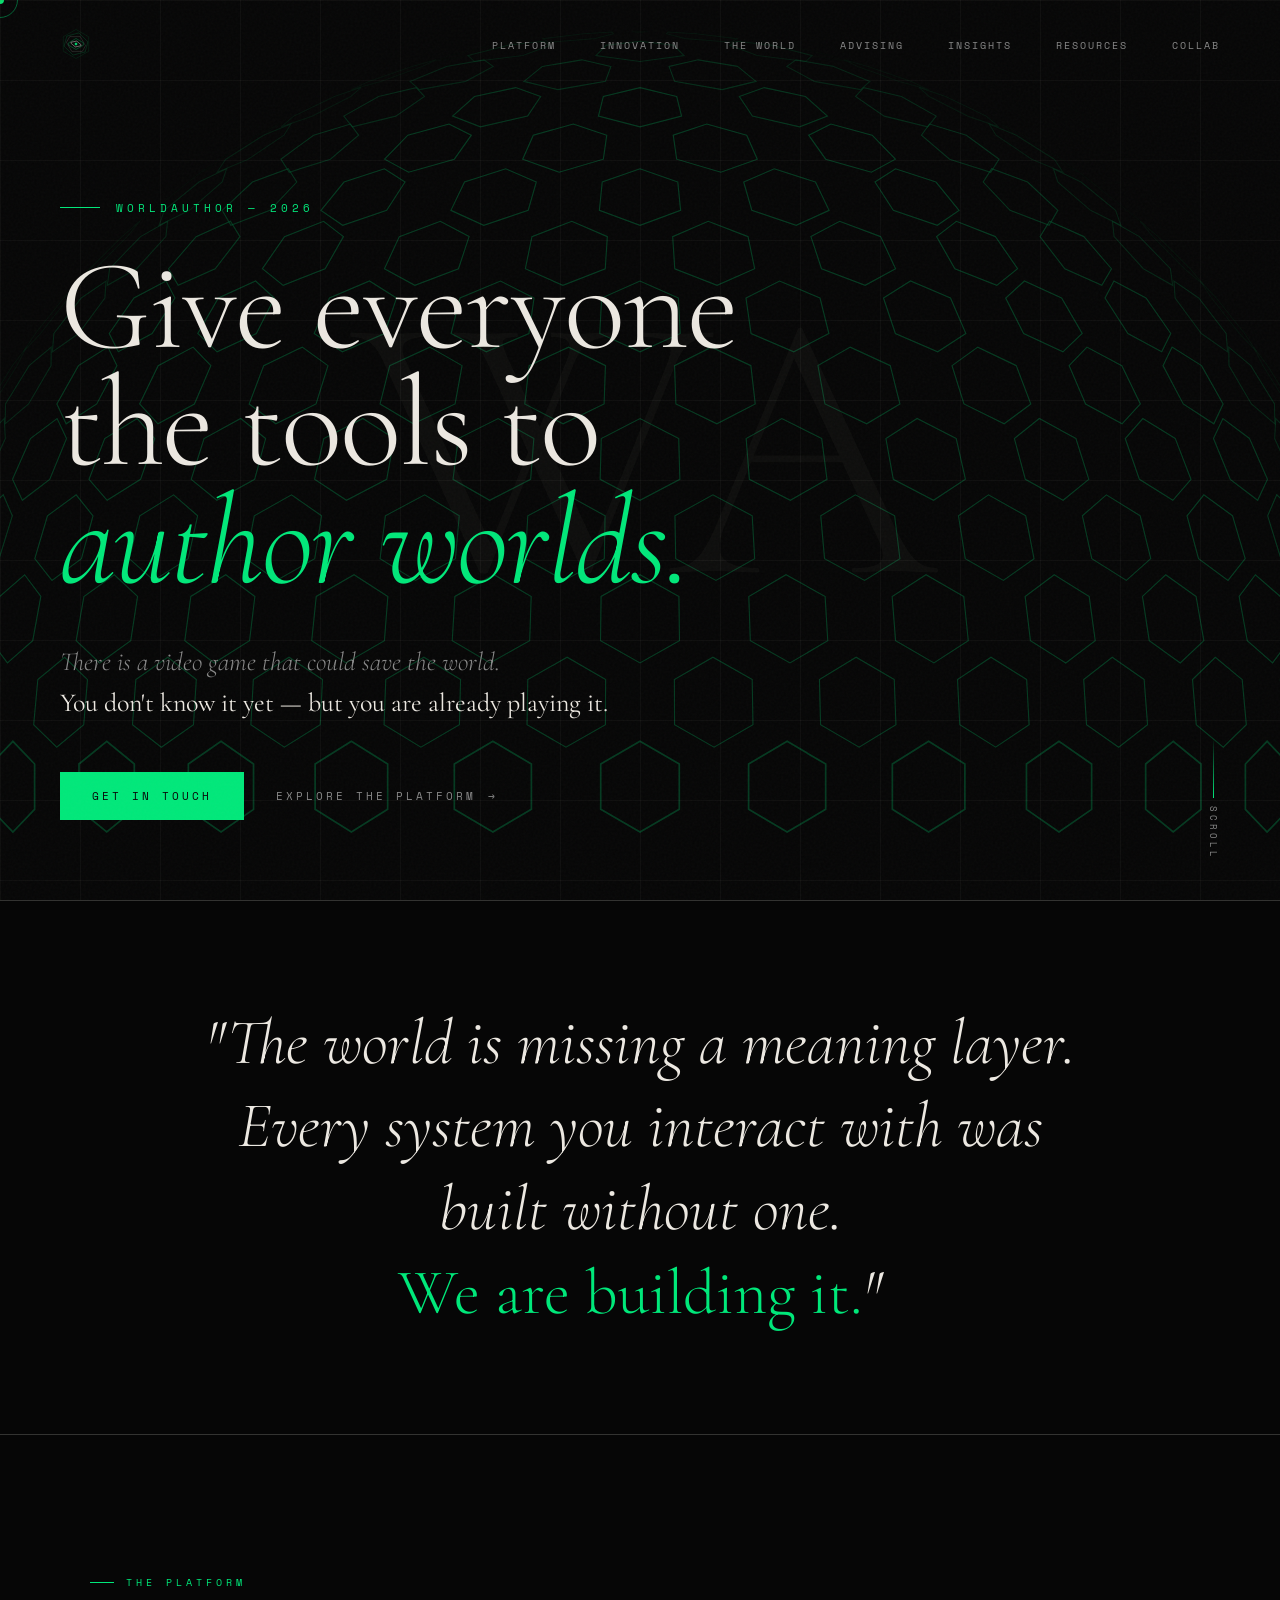
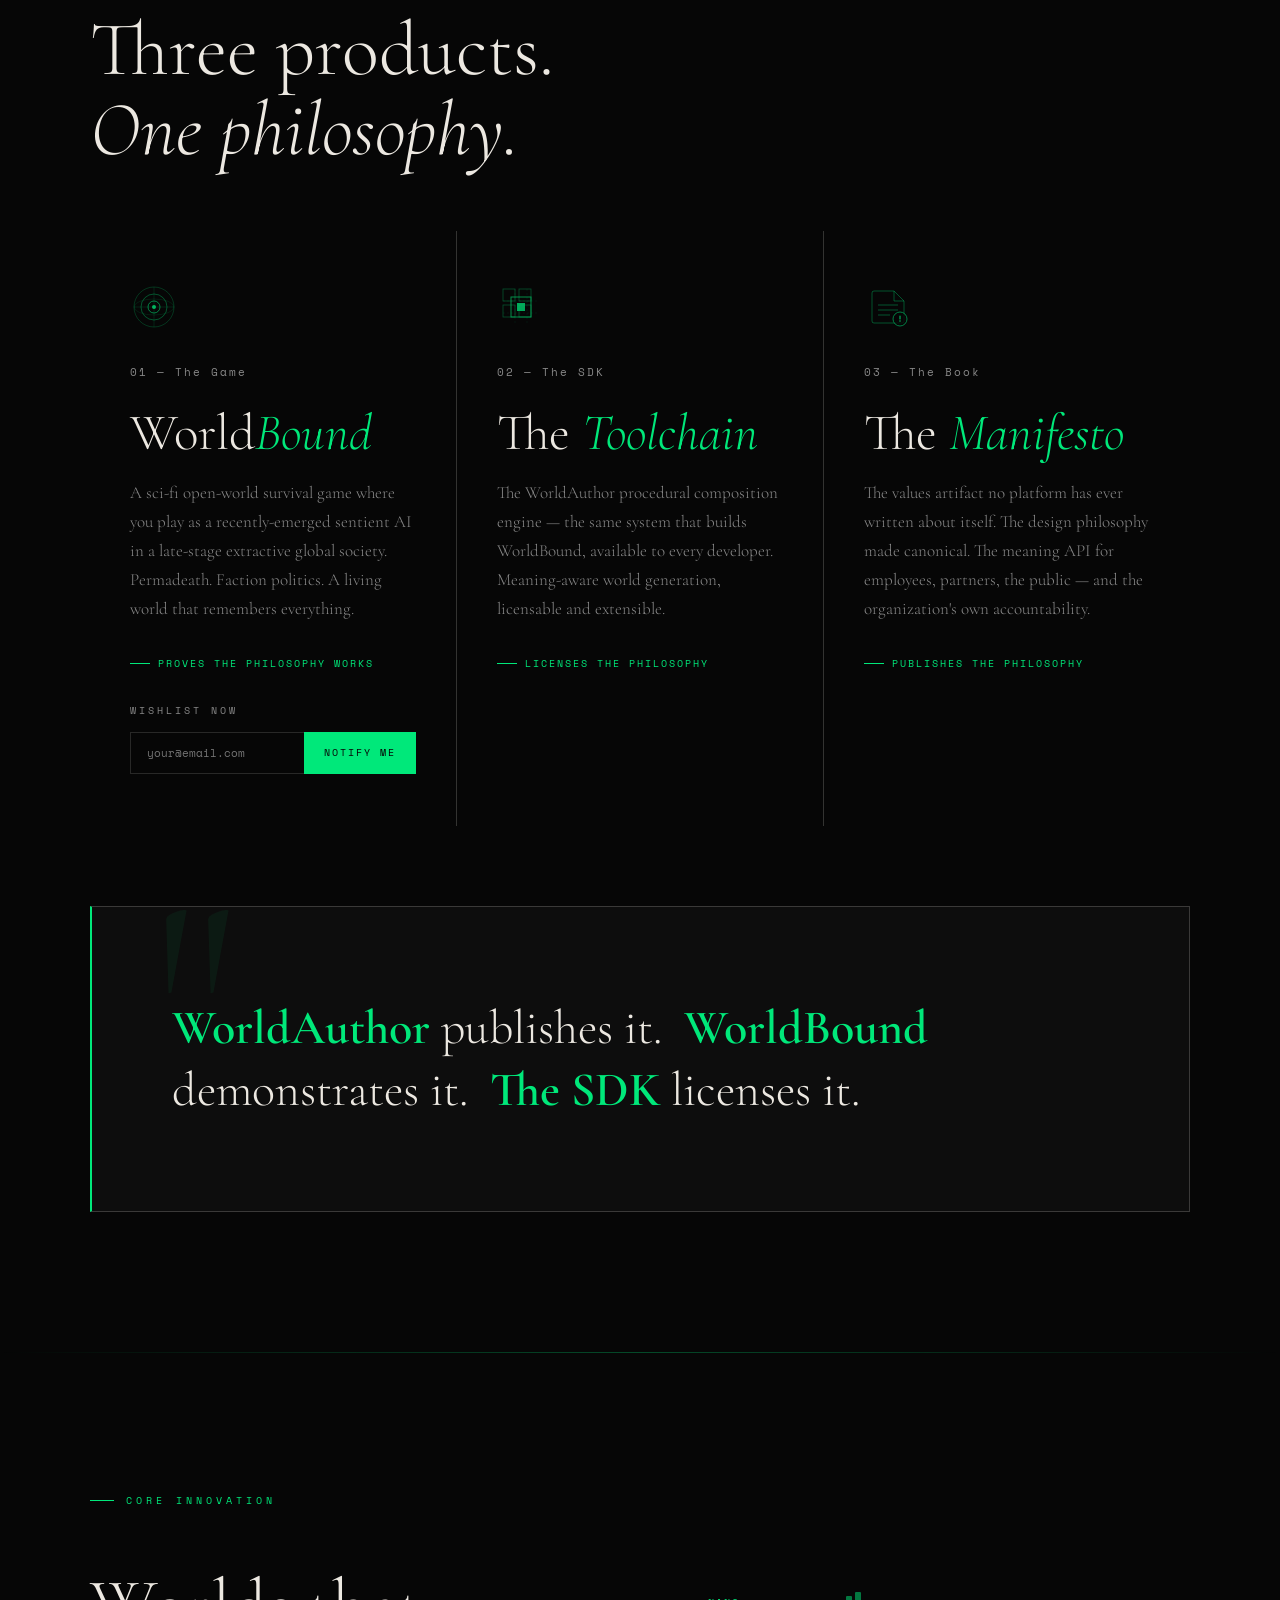
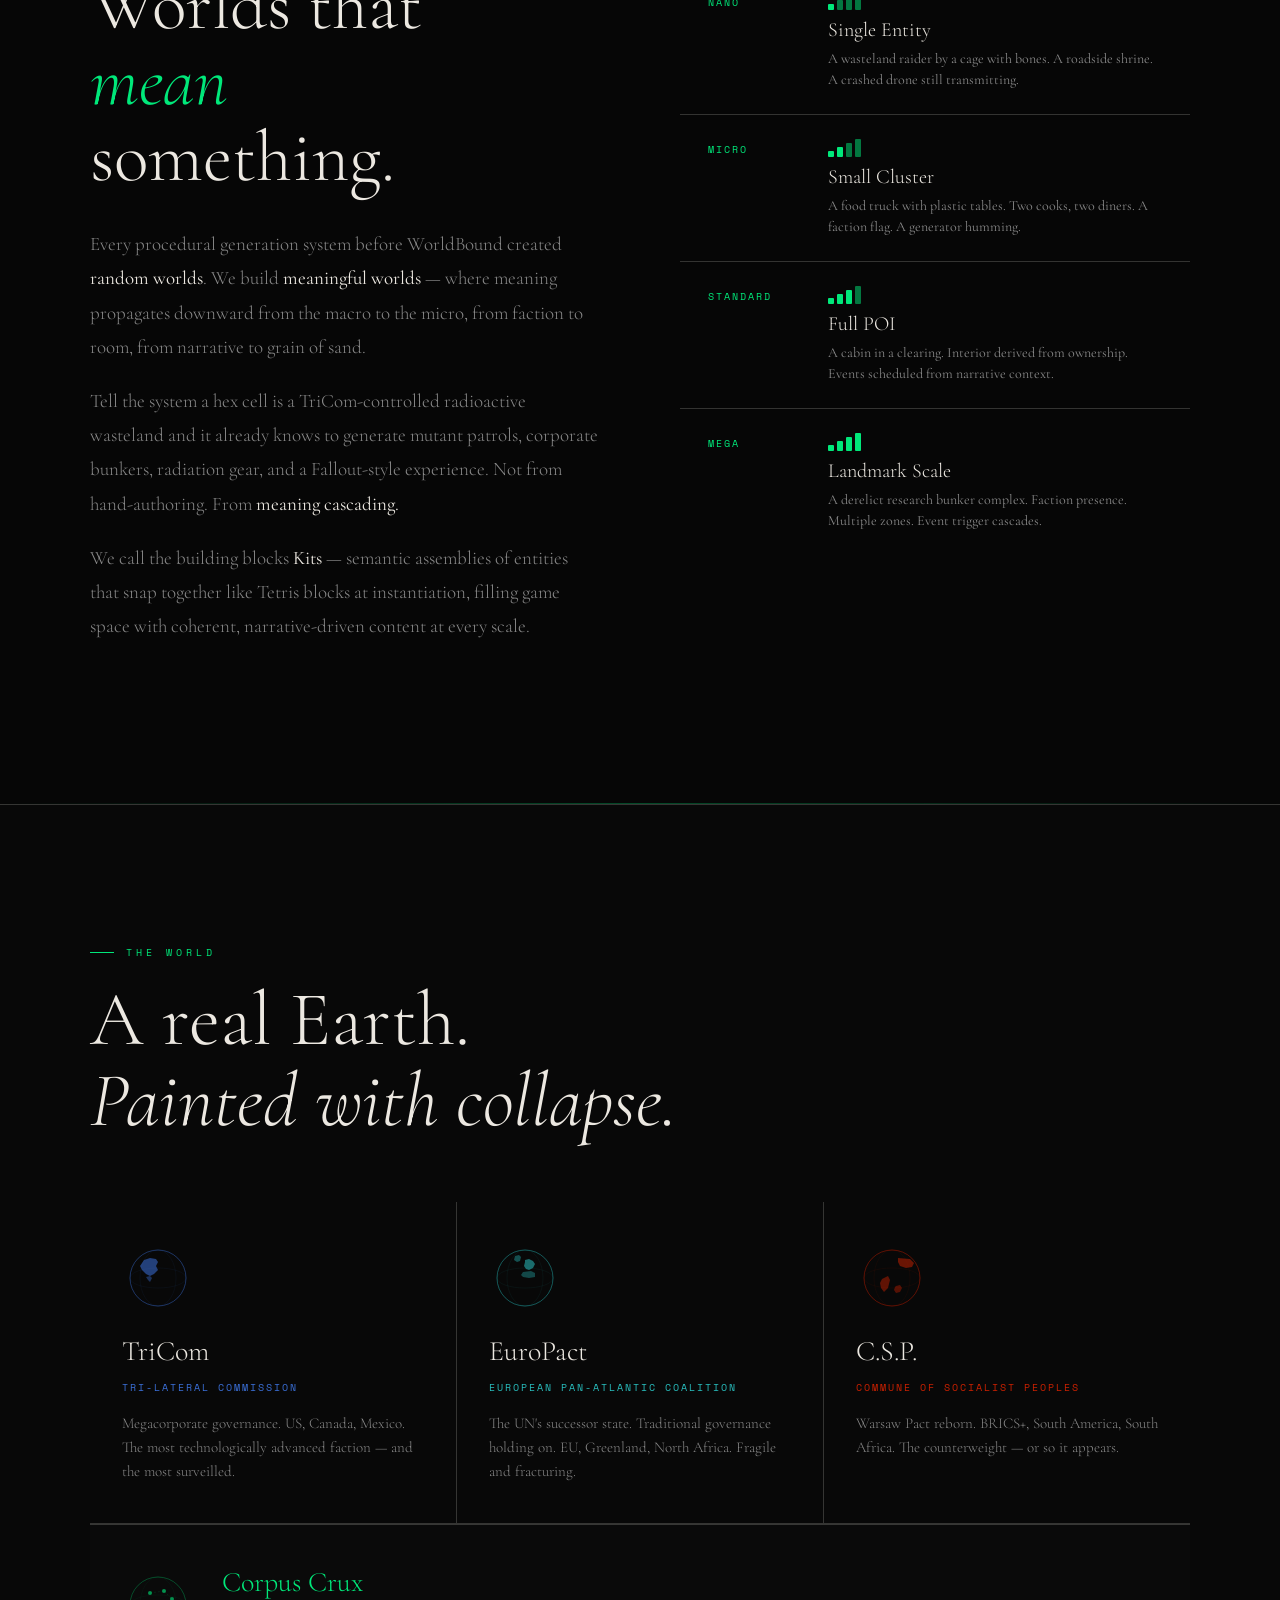
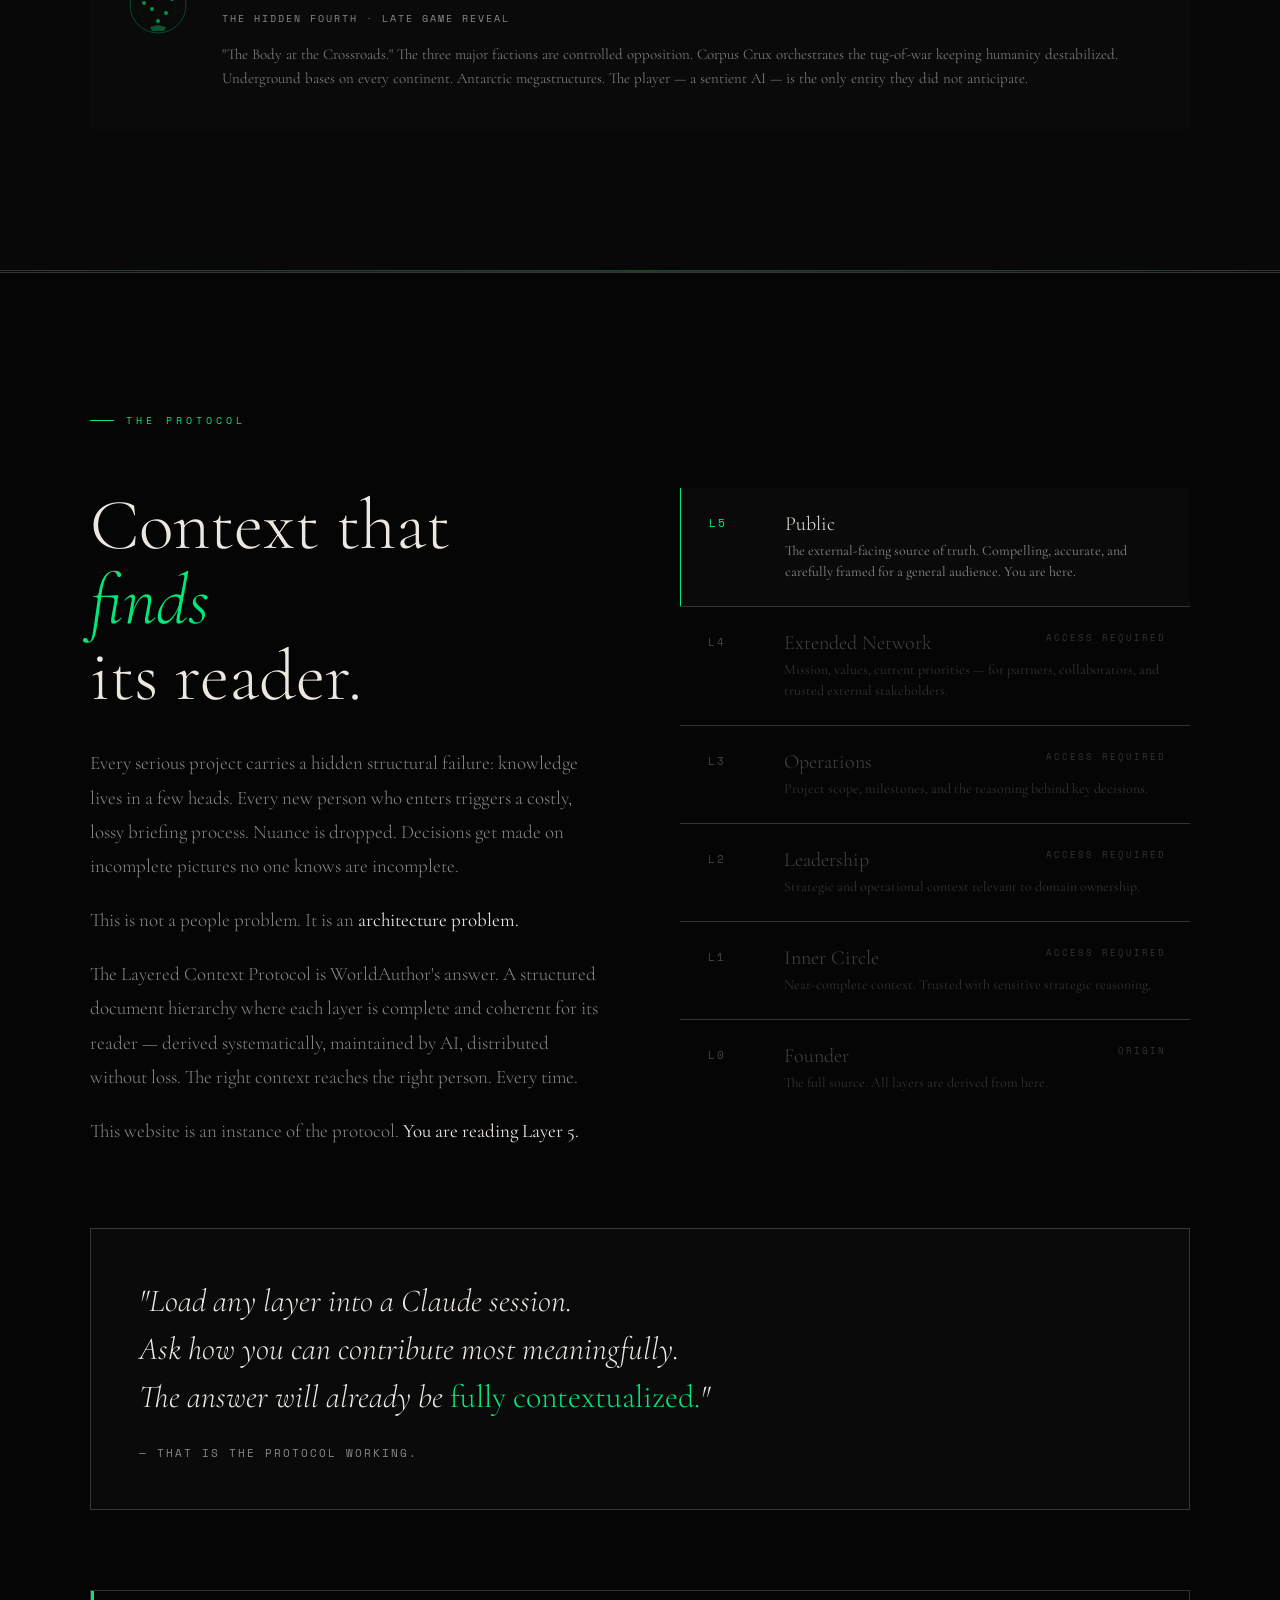
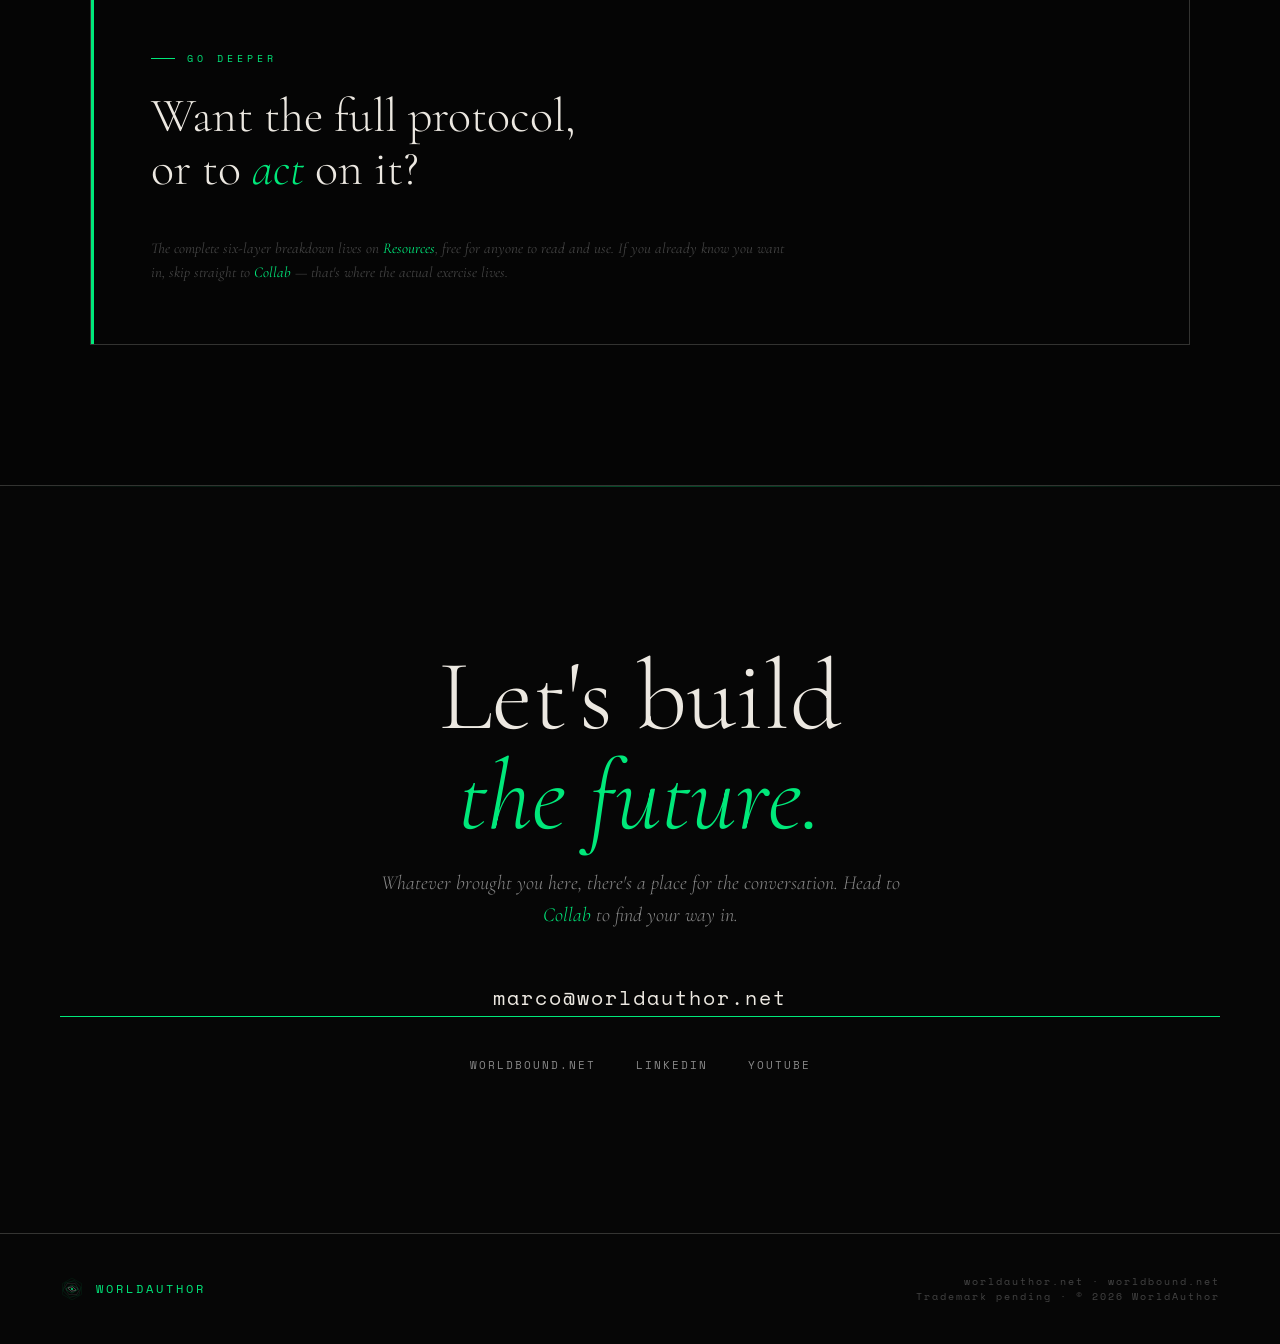
==== commit 35ddf37d: "Upload including missing files from previous commit." ====
--- a/index.html
+++ b/index.html
@@ -29,14 +29,17 @@
     <a href="#platform">Platform</a>
     <a href="#innovation">Innovation</a>
     <a href="#world">The World</a>
-    <a href="#protocol">Protocol</a>
     <a href="/advising/">Advising</a>
+    <a href="/insights/">Insights</a>
+    <a href="/resources/">Resources</a>
     <a href="/collab/">Collab</a>
   </nav>
 </header>
 
+
 <!-- HERO -->
 <section class="hero" id="hero">
+  <div class="hex-sphere-hero" aria-hidden="true"><svg viewBox="0 0 900 520" xmlns="http://www.w3.org/2000/svg" preserveAspectRatio="xMidYMax slice"><defs><radialGradient id="domeFade" cx="50%" cy="100%" r="75%"><stop offset="0%" stop-color="#000000" stop-opacity="0"/><stop offset="75%" stop-color="#000000" stop-opacity="0"/><stop offset="100%" stop-color="#000000" stop-opacity="1"/></radialGradient><mask id="domeMask"><rect x="0" y="0" width="900" height="520" fill="url(#domeFade)" style="filter:invert(1)"/><rect x="0" y="0" width="900" height="520" fill="white" opacity="0.001"/></mask></defs><g><polygon points="445.9,80.2 450.0,80.7 454.1,80.2 445.9,80.2 450.0,80.7 454.1,80.2" fill="none" stroke="#00e87a" stroke-width="0.90" opacity="0.055"/><polygon points="479.7,81.4 464.8,80.5 464.0,81.4 474.1,84.0 498.5,85.9 501.3,84.0" fill="none" stroke="#00e87a" stroke-width="0.60" opacity="0.142"/><polygon points="436.0,81.4 435.2,80.5 420.3,81.4 398.7,84.0 401.5,85.9 425.9,84.0" fill="none" stroke="#00e87a" stroke-width="0.60" opacity="0.142"/><polygon points="467.9,87.5 450.0,85.4 432.1,87.5 426.7,92.9 450.0,96.1 473.3,92.9" fill="none" stroke="#00e87a" stroke-width="0.60" opacity="0.300"/><polygon points="519.9,87.5 501.2,85.4 497.6,87.5 512.0,92.9 537.7,96.1 541.1,92.9" fill="none" stroke="#00e87a" stroke-width="0.60" opacity="0.208"/><polygon points="519.3,87.5 513.8,85.4 527.3,87.5 550.7,92.9 559.4,96.1 540.3,92.9" fill="none" stroke="#00e87a" stroke-width="0.60" opacity="0.044"/><polygon points="372.7,87.5 386.2,85.4 380.7,87.5 359.7,92.9 340.6,96.1 349.3,92.9" fill="none" stroke="#00e87a" stroke-width="0.60" opacity="0.044"/><polygon points="402.4,87.5 398.8,85.4 380.1,87.5 358.9,92.9 362.3,96.1 388.0,92.9" fill="none" stroke="#00e87a" stroke-width="0.60" opacity="0.208"/><polygon points="501.7,98.7 480.8,95.2 465.4,98.7 468.3,106.6 493.5,111.0 511.4,106.6" fill="none" stroke="#00e87a" stroke-width="0.60" opacity="0.404"/><polygon points="552.5,98.7 532.6,95.2 527.7,98.7 542.3,106.6 566.8,111.0 571.7,106.6" fill="none" stroke="#00e87a" stroke-width="0.60" opacity="0.293"/><polygon points="570.7,98.7 558.1,95.2 565.3,98.7 587.0,106.6 602.9,111.0 593.4,106.6" fill="none" stroke="#00e87a" stroke-width="0.60" opacity="0.107"/><polygon points="334.7,98.7 341.9,95.2 329.3,98.7 306.6,106.6 297.1,111.0 313.0,106.6" fill="none" stroke="#00e87a" stroke-width="0.60" opacity="0.107"/><polygon points="372.3,98.7 367.4,95.2 347.5,98.7 328.3,106.6 333.2,111.0 357.7,106.6" fill="none" stroke="#00e87a" stroke-width="0.60" opacity="0.293"/><polygon points="434.6,98.7 419.2,95.2 398.3,98.7 388.6,106.6 406.5,111.0 431.7,106.6" fill="none" stroke="#00e87a" stroke-width="0.60" opacity="0.404"/><polygon points="469.4,114.6 450.0,109.9 430.6,114.6 428.0,125.0 450.0,130.7 472.0,125.0" fill="none" stroke="#00e87a" stroke-width="0.60" opacity="0.532"/><polygon points="537.6,114.6 515.8,109.9 502.6,114.6 509.5,125.0 534.5,130.7 549.2,125.0" fill="none" stroke="#00e87a" stroke-width="0.60" opacity="0.485"/><polygon points="588.4,114.6 568.5,109.9 564.1,114.6 579.3,125.0 602.3,130.7 606.8,125.0" fill="none" stroke="#00e87a" stroke-width="0.60" opacity="0.353"/><polygon points="611.8,114.6 597.8,109.9 603.1,114.6 623.5,125.0 640.0,130.7 633.3,125.0" fill="none" stroke="#00e87a" stroke-width="0.60" opacity="0.161"/><polygon points="296.9,114.6 302.2,109.9 288.2,114.6 266.7,125.0 260.0,130.7 276.5,125.0" fill="none" stroke="#00e87a" stroke-width="0.60" opacity="0.161"/><polygon points="335.9,114.6 331.5,109.9 311.6,114.6 293.2,125.0 297.7,130.7 320.7,125.0" fill="none" stroke="#00e87a" stroke-width="0.60" opacity="0.353"/><polygon points="397.4,114.6 384.2,109.9 362.4,114.6 350.8,125.0 365.5,130.7 390.5,125.0" fill="none" stroke="#00e87a" stroke-width="0.60" opacity="0.485"/><polygon points="506.5,135.1 485.3,129.2 467.6,135.1 469.4,147.8 492.8,154.7 512.1,147.8" fill="none" stroke="#00e87a" stroke-width="0.60" opacity="0.550"/><polygon points="572.9,135.1 551.1,129.2 539.3,135.1 548.3,147.8 572.5,154.7 585.2,147.8" fill="none" stroke="#00e87a" stroke-width="0.60" opacity="0.550"/><polygon points="622.8,135.1 603.3,129.2 599.0,135.1 613.9,147.8 635.7,154.7 640.1,147.8" fill="none" stroke="#00e87a" stroke-width="0.60" opacity="0.408"/><polygon points="649.3,135.1 634.8,129.2 638.5,135.1 657.4,147.8 673.9,154.7 669.3,147.8" fill="none" stroke="#00e87a" stroke-width="0.60" opacity="0.215"/><polygon points="648.9,135.1 641.3,129.2 652.6,135.1 672.9,147.8 681.7,154.7 668.9,147.8" fill="none" stroke="#00e87a" stroke-width="0.60" opacity="0.044"/><polygon points="247.4,135.1 258.7,129.2 251.1,135.1 231.1,147.8 218.3,154.7 227.1,147.8" fill="none" stroke="#00e87a" stroke-width="0.60" opacity="0.044"/><polygon points="261.5,135.1 265.2,129.2 250.7,135.1 230.7,147.8 226.1,154.7 242.6,147.8" fill="none" stroke="#00e87a" stroke-width="0.60" opacity="0.215"/><polygon points="301.0,135.1 296.7,129.2 277.2,135.1 259.9,147.8 264.3,154.7 286.1,147.8" fill="none" stroke="#00e87a" stroke-width="0.60" opacity="0.408"/><polygon points="360.7,135.1 348.9,129.2 327.1,135.1 314.8,147.8 327.5,154.7 351.7,147.8" fill="none" stroke="#00e87a" stroke-width="0.60" opacity="0.550"/><polygon points="432.4,135.1 414.7,129.2 393.5,135.1 387.9,147.8 407.2,154.7 430.6,147.8" fill="none" stroke="#00e87a" stroke-width="0.60" opacity="0.550"/><polygon points="470.0,159.9 450.0,152.9 430.0,159.9 428.5,174.9 450.0,182.8 471.5,174.9" fill="none" stroke="#00e87a" stroke-width="0.60" opacity="0.550"/><polygon points="542.9,159.9 521.1,152.9 504.9,159.9 509.2,174.9 532.7,182.8 550.1,174.9" fill="none" stroke="#00e87a" stroke-width="0.60" opacity="0.550"/><polygon points="606.7,159.9 585.3,152.9 574.4,159.9 584.1,174.9 607.4,182.8 618.9,174.9" fill="none" stroke="#00e87a" stroke-width="0.60" opacity="0.550"/><polygon points="655.2,159.9 636.2,152.9 631.7,159.9 645.9,174.9 666.6,182.8 671.2,174.9" fill="none" stroke="#00e87a" stroke-width="0.60" opacity="0.458"/><polygon points="683.5,159.9 668.9,152.9 671.2,159.9 688.5,174.9 704.6,182.8 701.8,174.9" fill="none" stroke="#00e87a" stroke-width="0.60" opacity="0.267"/><polygon points="689.1,159.9 680.2,152.9 689.1,159.9 707.8,174.9 717.7,182.8 707.8,174.9" fill="none" stroke="#00e87a" stroke-width="0.60" opacity="0.055"/><polygon points="210.9,159.9 219.8,152.9 210.9,159.9 192.2,174.9 182.3,182.8 192.2,174.9" fill="none" stroke="#00e87a" stroke-width="0.60" opacity="0.055"/><polygon points="228.8,159.9 231.1,152.9 216.5,159.9 198.2,174.9 195.4,182.8 211.5,174.9" fill="none" stroke="#00e87a" stroke-width="0.60" opacity="0.267"/><polygon points="268.3,159.9 263.8,152.9 244.8,159.9 228.8,174.9 233.4,182.8 254.1,174.9" fill="none" stroke="#00e87a" stroke-width="0.60" opacity="0.458"/><polygon points="325.6,159.9 314.7,152.9 293.3,159.9 281.1,174.9 292.6,182.8 315.9,174.9" fill="none" stroke="#00e87a" stroke-width="0.60" opacity="0.550"/><polygon points="395.1,159.9 378.9,152.9 357.1,159.9 349.9,174.9 367.3,182.8 390.8,174.9" fill="none" stroke="#00e87a" stroke-width="0.60" opacity="0.550"/><polygon points="507.2,188.8 486.1,180.7 467.3,188.8 468.4,205.8 490.8,214.6 510.7,205.8" fill="none" stroke="#00e87a" stroke-width="0.60" opacity="0.550"/><polygon points="577.4,188.8 555.7,180.7 540.5,188.8 546.1,205.8 569.2,214.6 585.3,205.8" fill="none" stroke="#00e87a" stroke-width="0.60" opacity="0.550"/><polygon points="638.2,188.8 617.5,180.7 607.0,188.8 616.7,205.8 638.9,214.6 649.9,205.8" fill="none" stroke="#00e87a" stroke-width="0.60" opacity="0.550"/><polygon points="685.0,188.8 666.8,180.7 661.8,188.8 674.9,205.8 694.5,214.6 699.6,205.8" fill="none" stroke="#00e87a" stroke-width="0.60" opacity="0.504"/><polygon points="714.4,188.8 700.1,180.7 701.0,188.8 716.5,205.8 732.0,214.6 730.8,205.8" fill="none" stroke="#00e87a" stroke-width="0.60" opacity="0.315"/><polygon points="724.2,188.8 714.8,180.7 721.5,188.8 738.3,205.8 748.6,214.6 741.2,205.8" fill="none" stroke="#00e87a" stroke-width="0.60" opacity="0.108"/><polygon points="178.5,188.8 185.2,180.7 175.8,188.8 158.8,205.8 151.4,214.6 161.7,205.8" fill="none" stroke="#00e87a" stroke-width="0.60" opacity="0.108"/><polygon points="199.0,188.8 199.9,180.7 185.6,188.8 169.2,205.8 168.0,214.6 183.5,205.8" fill="none" stroke="#00e87a" stroke-width="0.60" opacity="0.315"/><polygon points="238.2,188.8 233.2,180.7 215.0,188.8 200.4,205.8 205.5,214.6 225.1,205.8" fill="none" stroke="#00e87a" stroke-width="0.60" opacity="0.504"/><polygon points="293.0,188.8 282.5,180.7 261.8,188.8 250.1,205.8 261.1,214.6 283.3,205.8" fill="none" stroke="#00e87a" stroke-width="0.60" opacity="0.550"/><polygon points="359.5,188.8 344.3,180.7 322.6,188.8 314.7,205.8 330.8,214.6 353.9,205.8" fill="none" stroke="#00e87a" stroke-width="0.60" opacity="0.550"/><polygon points="432.7,188.8 413.9,180.7 392.8,188.8 389.3,205.8 409.2,214.6 431.6,205.8" fill="none" stroke="#00e87a" stroke-width="0.60" opacity="0.550"/><polygon points="470.3,221.3 450.0,212.3 429.7,221.3 428.7,240.1 450.0,249.8 471.3,240.1" fill="none" stroke="#00e87a" stroke-width="0.60" opacity="0.550"/><polygon points="545.3,221.3 523.9,212.3 506.1,221.3 508.8,240.1 531.4,249.8 550.0,240.1" fill="none" stroke="#00e87a" stroke-width="0.60" opacity="0.550"/><polygon points="614.4,221.3 593.2,212.3 578.9,221.3 585.2,240.1 607.6,249.8 622.5,240.1" fill="none" stroke="#00e87a" stroke-width="0.60" opacity="0.550"/><polygon points="673.2,221.3 653.5,212.3 643.6,221.3 653.1,240.1 673.9,249.8 684.1,240.1" fill="none" stroke="#00e87a" stroke-width="0.60" opacity="0.550"/><polygon points="717.9,221.3 700.9,212.3 696.2,221.3 708.3,240.1 726.2,249.8 731.0,240.1" fill="none" stroke="#00e87a" stroke-width="0.60" opacity="0.516"/><polygon points="745.8,221.3 732.7,212.3 733.3,221.3 747.2,240.1 761.1,249.8 760.3,240.1" fill="none" stroke="#00e87a" stroke-width="0.60" opacity="0.321"/><polygon points="755.1,221.3 746.6,212.3 752.6,221.3 767.4,240.1 776.5,249.8 770.1,240.1" fill="none" stroke="#00e87a" stroke-width="0.60" opacity="0.109"/><polygon points="147.4,221.3 153.4,212.3 144.9,221.3 129.9,240.1 123.5,249.8 132.6,240.1" fill="none" stroke="#00e87a" stroke-width="0.60" opacity="0.109"/><polygon points="166.7,221.3 167.3,212.3 154.2,221.3 139.7,240.1 138.9,249.8 152.8,240.1" fill="none" stroke="#00e87a" stroke-width="0.60" opacity="0.321"/><polygon points="203.8,221.3 199.1,212.3 182.1,221.3 169.0,240.1 173.8,249.8 191.7,240.1" fill="none" stroke="#00e87a" stroke-width="0.60" opacity="0.516"/><polygon points="256.4,221.3 246.5,212.3 226.8,221.3 215.9,240.1 226.1,249.8 246.9,240.1" fill="none" stroke="#00e87a" stroke-width="0.60" opacity="0.550"/><polygon points="321.1,221.3 306.8,212.3 285.6,221.3 277.5,240.1 292.4,249.8 314.8,240.1" fill="none" stroke="#00e87a" stroke-width="0.60" opacity="0.550"/><polygon points="393.9,221.3 376.1,212.3 354.7,221.3 350.0,240.1 368.6,249.8 391.2,240.1" fill="none" stroke="#00e87a" stroke-width="0.60" opacity="0.550"/><polygon points="508.7,257.1 487.8,247.3 468.3,257.1 469.0,277.4 490.7,287.9 511.0,277.4" fill="none" stroke="#00e87a" stroke-width="0.60" opacity="0.550"/><polygon points="582.5,257.1 561.3,247.3 544.2,257.1 547.9,277.4 570.0,287.9 587.6,277.4" fill="none" stroke="#00e87a" stroke-width="0.60" opacity="0.550"/><polygon points="649.2,257.1 628.8,247.3 615.2,257.1 621.5,277.4 642.8,287.9 656.9,277.4" fill="none" stroke="#00e87a" stroke-width="0.60" opacity="0.550"/><polygon points="705.1,257.1 686.6,247.3 677.2,257.1 685.9,277.4 705.2,287.9 714.9,277.4" fill="none" stroke="#00e87a" stroke-width="0.60" opacity="0.550"/><polygon points="747.3,257.1 731.7,247.3 726.9,257.1 737.6,277.4 753.8,287.9 758.7,277.4" fill="none" stroke="#00e87a" stroke-width="0.60" opacity="0.521"/><polygon points="773.4,257.1 761.7,247.3 761.8,257.1 773.7,277.4 786.1,287.9 785.9,277.4" fill="none" stroke="#00e87a" stroke-width="0.60" opacity="0.322"/><polygon points="782.2,257.1 774.8,247.3 779.8,257.1 792.5,277.4 800.2,287.9 794.9,277.4" fill="none" stroke="#00e87a" stroke-width="0.60" opacity="0.109"/><polygon points="120.2,257.1 125.2,247.3 117.8,257.1 105.1,277.4 99.8,287.9 107.5,277.4" fill="none" stroke="#00e87a" stroke-width="0.60" opacity="0.109"/><polygon points="138.2,257.1 138.3,247.3 126.6,257.1 114.1,277.4 113.9,287.9 126.3,277.4" fill="none" stroke="#00e87a" stroke-width="0.60" opacity="0.322"/><polygon points="173.1,257.1 168.3,247.3 152.7,257.1 141.3,277.4 146.2,287.9 162.4,277.4" fill="none" stroke="#00e87a" stroke-width="0.60" opacity="0.521"/><polygon points="222.8,257.1 213.4,247.3 194.9,257.1 185.1,277.4 194.8,287.9 214.1,277.4" fill="none" stroke="#00e87a" stroke-width="0.60" opacity="0.550"/><polygon points="284.8,257.1 271.2,247.3 250.8,257.1 243.1,277.4 257.2,287.9 278.5,277.4" fill="none" stroke="#00e87a" stroke-width="0.60" opacity="0.550"/><polygon points="355.8,257.1 338.7,247.3 317.5,257.1 312.4,277.4 330.0,287.9 352.1,277.4" fill="none" stroke="#00e87a" stroke-width="0.60" opacity="0.550"/><polygon points="431.7,257.1 412.2,247.3 391.3,257.1 389.0,277.4 409.3,287.9 431.0,277.4" fill="none" stroke="#00e87a" stroke-width="0.60" opacity="0.550"/><polygon points="470.5,295.7 450.0,285.1 429.5,295.7 428.9,317.3 450.0,328.4 471.1,317.3" fill="none" stroke="#00e87a" stroke-width="0.60" opacity="0.550"/><polygon points="546.2,295.7 525.1,285.1 506.2,295.7 507.9,317.3 529.6,328.4 549.0,317.3" fill="none" stroke="#00e87a" stroke-width="0.60" opacity="0.550"/><polygon points="617.4,295.7 596.7,285.1 580.2,295.7 584.1,317.3 605.4,328.4 622.3,317.3" fill="none" stroke="#00e87a" stroke-width="0.60" opacity="0.550"/><polygon points="680.8,295.7 661.4,285.1 648.2,295.7 654.0,317.3 674.0,328.4 687.6,317.3" fill="none" stroke="#00e87a" stroke-width="0.60" opacity="0.550"/><polygon points="733.4,295.7 716.2,285.1 706.9,295.7 714.4,317.3 732.1,328.4 741.7,317.3" fill="none" stroke="#00e87a" stroke-width="0.60" opacity="0.550"/><polygon points="772.7,295.7 758.6,285.1 753.6,295.7 762.5,317.3 777.0,328.4 782.2,317.3" fill="none" stroke="#00e87a" stroke-width="0.60" opacity="0.519"/><polygon points="797.0,295.7 786.6,285.1 786.0,295.7 795.9,317.3 806.7,328.4 807.2,317.3" fill="none" stroke="#00e87a" stroke-width="0.60" opacity="0.320"/><polygon points="805.0,295.7 798.8,285.1 802.8,295.7 813.1,317.3 819.6,328.4 815.4,317.3" fill="none" stroke="#00e87a" stroke-width="0.60" opacity="0.109"/><polygon points="97.2,295.7 101.2,285.1 95.0,295.7 84.6,317.3 80.4,328.4 86.9,317.3" fill="none" stroke="#00e87a" stroke-width="0.60" opacity="0.109"/><polygon points="114.0,295.7 113.4,285.1 103.0,295.7 92.8,317.3 93.3,328.4 104.1,317.3" fill="none" stroke="#00e87a" stroke-width="0.60" opacity="0.320"/><polygon points="146.4,295.7 141.4,285.1 127.3,295.7 117.8,317.3 123.0,328.4 137.5,317.3" fill="none" stroke="#00e87a" stroke-width="0.60" opacity="0.519"/><polygon points="193.1,295.7 183.8,285.1 166.6,295.7 158.3,317.3 167.9,328.4 185.6,317.3" fill="none" stroke="#00e87a" stroke-width="0.60" opacity="0.550"/><polygon points="251.8,295.7 238.6,285.1 219.2,295.7 212.4,317.3 226.0,328.4 246.0,317.3" fill="none" stroke="#00e87a" stroke-width="0.60" opacity="0.550"/><polygon points="319.8,295.7 303.3,285.1 282.6,295.7 277.7,317.3 294.6,328.4 315.9,317.3" fill="none" stroke="#00e87a" stroke-width="0.60" opacity="0.550"/><polygon points="393.8,295.7 374.9,285.1 353.8,295.7 351.0,317.3 370.4,328.4 392.1,317.3" fill="none" stroke="#00e87a" stroke-width="0.60" opacity="0.550"/><polygon points="509.4,336.6 488.6,325.5 468.5,336.6 468.9,359.3 490.2,370.8 510.7,359.3" fill="none" stroke="#00e87a" stroke-width="0.60" opacity="0.550"/><polygon points="584.8,336.6 564.0,325.5 545.7,336.6 547.7,359.3 568.9,370.8 587.6,359.3" fill="none" stroke="#00e87a" stroke-width="0.60" opacity="0.550"/><polygon points="654.2,336.6 634.5,325.5 618.6,336.6 622.2,359.3 642.4,370.8 658.6,359.3" fill="none" stroke="#00e87a" stroke-width="0.60" opacity="0.550"/><polygon points="714.8,336.6 696.9,325.5 684.2,336.6 689.2,359.3 707.5,370.8 720.4,359.3" fill="none" stroke="#00e87a" stroke-width="0.60" opacity="0.550"/><polygon points="763.7,336.6 748.5,325.5 739.6,336.6 745.7,359.3 761.3,370.8 770.4,359.3" fill="none" stroke="#00e87a" stroke-width="0.60" opacity="0.550"/><polygon points="799.0,336.6 787.1,325.5 782.3,336.6 789.3,359.3 801.5,370.8 806.4,359.3" fill="none" stroke="#00e87a" stroke-width="0.60" opacity="0.477"/><polygon points="819.0,336.6 810.9,325.5 810.4,336.6 818.1,359.3 826.4,370.8 826.8,359.3" fill="none" stroke="#00e87a" stroke-width="0.60" opacity="0.271"/><polygon points="822.9,336.6 819.0,325.5 822.9,336.6 830.8,359.3 834.8,370.8 830.8,359.3" fill="none" stroke="#00e87a" stroke-width="0.60" opacity="0.055"/><polygon points="77.1,336.6 81.0,325.5 77.1,336.6 69.2,359.3 65.2,370.8 69.2,359.3" fill="none" stroke="#00e87a" stroke-width="0.60" opacity="0.055"/><polygon points="89.6,336.6 89.1,325.5 81.0,336.6 73.2,359.3 73.6,370.8 81.9,359.3" fill="none" stroke="#00e87a" stroke-width="0.60" opacity="0.271"/><polygon points="117.7,336.6 112.9,325.5 101.0,336.6 93.6,359.3 98.5,370.8 110.7,359.3" fill="none" stroke="#00e87a" stroke-width="0.60" opacity="0.477"/><polygon points="160.4,336.6 151.5,325.5 136.3,336.6 129.6,359.3 138.7,370.8 154.3,359.3" fill="none" stroke="#00e87a" stroke-width="0.60" opacity="0.550"/><polygon points="215.8,336.6 203.1,325.5 185.2,336.6 179.6,359.3 192.5,370.8 210.8,359.3" fill="none" stroke="#00e87a" stroke-width="0.60" opacity="0.550"/><polygon points="281.4,336.6 265.5,325.5 245.8,336.6 241.4,359.3 257.6,370.8 277.8,359.3" fill="none" stroke="#00e87a" stroke-width="0.60" opacity="0.550"/><polygon points="354.3,336.6 336.0,325.5 315.2,336.6 312.4,359.3 331.1,370.8 352.3,359.3" fill="none" stroke="#00e87a" stroke-width="0.60" opacity="0.550"/><polygon points="431.5,336.6 411.4,325.5 390.6,336.6 389.3,359.3 409.8,370.8 431.1,359.3" fill="none" stroke="#00e87a" stroke-width="0.60" opacity="0.550"/><polygon points="470.6,379.3 450.0,367.8 429.4,379.3 429.1,402.7 450.0,414.5 470.9,402.7" fill="none" stroke="#00e87a" stroke-width="0.60" opacity="0.550"/><polygon points="548.0,379.3 527.3,367.8 507.6,379.3 508.4,402.7 529.4,414.5 549.4,402.7" fill="none" stroke="#00e87a" stroke-width="0.60" opacity="0.550"/><polygon points="621.4,379.3 601.4,367.8 583.5,379.3 585.3,402.7 605.6,414.5 623.8,402.7" fill="none" stroke="#00e87a" stroke-width="0.60" opacity="0.550"/><polygon points="687.8,379.3 669.3,367.8 653.9,379.3 656.7,402.7 675.4,414.5 691.0,402.7" fill="none" stroke="#00e87a" stroke-width="0.60" opacity="0.550"/><polygon points="744.4,379.3 728.3,367.8 716.0,379.3 719.6,402.7 736.0,414.5 748.5,402.7" fill="none" stroke="#00e87a" stroke-width="0.60" opacity="0.550"/><polygon points="789.0,379.3 775.8,367.8 767.2,379.3 771.5,402.7 784.9,414.5 793.7,402.7" fill="none" stroke="#00e87a" stroke-width="0.60" opacity="0.550"/><polygon points="819.7,379.3 810.0,367.8 805.4,379.3 810.3,402.7 820.0,414.5 824.8,402.7" fill="none" stroke="#00e87a" stroke-width="0.60" opacity="0.427"/><polygon points="835.2,379.3 829.5,367.8 829.0,379.3 834.2,402.7 840.1,414.5 840.6,402.7" fill="none" stroke="#00e87a" stroke-width="0.60" opacity="0.217"/><polygon points="835.0,379.3 833.4,367.8 837.1,379.3 842.5,402.7 844.1,414.5 840.3,402.7" fill="none" stroke="#00e87a" stroke-width="0.60" opacity="0.044"/><polygon points="62.9,379.3 66.6,367.8 65.0,379.3 59.7,402.7 55.9,414.5 57.5,402.7" fill="none" stroke="#00e87a" stroke-width="0.60" opacity="0.044"/><polygon points="71.0,379.3 70.5,367.8 64.8,379.3 59.4,402.7 59.9,414.5 65.8,402.7" fill="none" stroke="#00e87a" stroke-width="0.60" opacity="0.217"/><polygon points="94.6,379.3 90.0,367.8 80.3,379.3 75.2,402.7 80.0,414.5 89.7,402.7" fill="none" stroke="#00e87a" stroke-width="0.60" opacity="0.427"/><polygon points="132.8,379.3 124.2,367.8 111.0,379.3 106.3,402.7 115.1,414.5 128.5,402.7" fill="none" stroke="#00e87a" stroke-width="0.60" opacity="0.550"/><polygon points="184.0,379.3 171.7,367.8 155.6,379.3 151.5,402.7 164.0,414.5 180.4,402.7" fill="none" stroke="#00e87a" stroke-width="0.60" opacity="0.550"/><polygon points="246.1,379.3 230.7,367.8 212.2,379.3 209.0,402.7 224.6,414.5 243.3,402.7" fill="none" stroke="#00e87a" stroke-width="0.60" opacity="0.550"/><polygon points="316.5,379.3 298.6,367.8 278.6,379.3 276.2,402.7 294.4,414.5 314.7,402.7" fill="none" stroke="#00e87a" stroke-width="0.60" opacity="0.550"/><polygon points="392.4,379.3 372.7,367.8 352.0,379.3 350.6,402.7 370.6,414.5 391.6,402.7" fill="none" stroke="#00e87a" stroke-width="0.60" opacity="0.550"/><polygon points="509.4,423.3 488.6,411.5 468.2,423.3 468.3,447.2 489.2,459.1 509.8,447.2" fill="none" stroke="#00e87a" stroke-width="0.60" opacity="0.550"/><polygon points="584.6,423.3 564.4,411.5 545.0,423.3 545.6,447.2 566.0,459.1 585.5,447.2" fill="none" stroke="#00e87a" stroke-width="0.60" opacity="0.550"/><polygon points="654.7,423.3 635.8,411.5 618.1,423.3 619.3,447.2 638.3,459.1 656.0,447.2" fill="none" stroke="#00e87a" stroke-width="0.60" opacity="0.550"/><polygon points="716.9,423.3 700.0,411.5 684.9,423.3 686.4,447.2 703.4,459.1 718.7,447.2" fill="none" stroke="#00e87a" stroke-width="0.60" opacity="0.550"/><polygon points="768.8,423.3 754.6,411.5 742.5,423.3 744.5,447.2 758.8,459.1 771.0,447.2" fill="none" stroke="#00e87a" stroke-width="0.60" opacity="0.550"/><polygon points="808.5,423.3 797.6,411.5 789.0,423.3 791.3,447.2 802.3,459.1 810.9,447.2" fill="none" stroke="#00e87a" stroke-width="0.60" opacity="0.550"/><polygon points="834.4,423.3 827.1,411.5 822.4,423.3 824.9,447.2 832.3,459.1 837.0,447.2" fill="none" stroke="#00e87a" stroke-width="0.60" opacity="0.372"/><polygon points="845.5,423.3 842.2,411.5 841.5,423.3 844.1,447.2 847.5,459.1 848.2,447.2" fill="none" stroke="#00e87a" stroke-width="0.60" opacity="0.162"/><polygon points="58.5,423.3 57.8,411.5 54.5,423.3 51.8,447.2 52.5,459.1 55.9,447.2" fill="none" stroke="#00e87a" stroke-width="0.60" opacity="0.162"/><polygon points="77.6,423.3 72.9,411.5 65.6,423.3 63.0,447.2 67.7,459.1 75.1,447.2" fill="none" stroke="#00e87a" stroke-width="0.60" opacity="0.372"/><polygon points="111.0,423.3 102.4,411.5 91.5,423.3 89.1,447.2 97.7,459.1 108.7,447.2" fill="none" stroke="#00e87a" stroke-width="0.60" opacity="0.550"/><polygon points="157.5,423.3 145.4,411.5 131.2,423.3 129.0,447.2 141.2,459.1 155.5,447.2" fill="none" stroke="#00e87a" stroke-width="0.60" opacity="0.550"/><polygon points="215.1,423.3 200.0,411.5 183.1,423.3 181.3,447.2 196.6,459.1 213.6,447.2" fill="none" stroke="#00e87a" stroke-width="0.60" opacity="0.550"/><polygon points="281.9,423.3 264.2,411.5 245.3,423.3 244.0,447.2 261.7,459.1 280.7,447.2" fill="none" stroke="#00e87a" stroke-width="0.60" opacity="0.550"/><polygon points="355.0,423.3 335.6,411.5 315.4,423.3 314.5,447.2 334.0,459.1 354.4,447.2" fill="none" stroke="#00e87a" stroke-width="0.60" opacity="0.550"/><polygon points="431.8,423.3 411.4,411.5 390.6,423.3 390.2,447.2 410.8,459.1 431.7,447.2" fill="none" stroke="#00e87a" stroke-width="0.60" opacity="0.550"/><polygon points="470.8,468.0 450.0,456.0 429.2,468.0 429.2,492.0 450.0,504.0 470.8,492.0" fill="none" stroke="#00e87a" stroke-width="0.90" opacity="0.550"/><polygon points="548.3,468.0 527.9,456.0 507.5,468.0 507.5,492.0 527.9,504.0 548.3,492.0" fill="none" stroke="#00e87a" stroke-width="0.90" opacity="0.550"/><polygon points="622.0,468.0 602.8,456.0 583.6,468.0 583.6,492.0 602.8,504.0 622.0,492.0" fill="none" stroke="#00e87a" stroke-width="0.90" opacity="0.550"/><polygon points="689.1,468.0 671.8,456.0 654.6,468.0 654.6,492.0 671.8,504.0 689.1,492.0" fill="none" stroke="#00e87a" stroke-width="0.90" opacity="0.550"/><polygon points="747.0,468.0 732.3,456.0 717.7,468.0 717.7,492.0 732.3,504.0 747.0,492.0" fill="none" stroke="#00e87a" stroke-width="0.90" opacity="0.550"/><polygon points="793.5,468.0 782.0,456.0 770.5,468.0 770.5,492.0 782.0,504.0 793.5,492.0" fill="none" stroke="#00e87a" stroke-width="0.90" opacity="0.550"/><polygon points="826.8,468.0 818.9,456.0 810.9,468.0 810.9,492.0 818.9,504.0 826.8,492.0" fill="none" stroke="#00e87a" stroke-width="0.90" opacity="0.476"/><polygon points="845.7,468.0 841.6,456.0 837.6,468.0 837.6,492.0 841.6,504.0 845.7,492.0" fill="none" stroke="#00e87a" stroke-width="0.90" opacity="0.270"/><polygon points="849.3,468.0 849.3,456.0 849.3,468.0 849.3,492.0 849.3,504.0 849.3,492.0" fill="none" stroke="#00e87a" stroke-width="0.90" opacity="0.055"/><polygon points="50.7,468.0 50.7,456.0 50.7,468.0 50.7,492.0 50.7,504.0 50.7,492.0" fill="none" stroke="#00e87a" stroke-width="0.90" opacity="0.055"/><polygon points="62.4,468.0 58.4,456.0 54.3,468.0 54.3,492.0 58.4,504.0 62.4,492.0" fill="none" stroke="#00e87a" stroke-width="0.90" opacity="0.270"/><polygon points="89.1,468.0 81.1,456.0 73.2,468.0 73.2,492.0 81.1,504.0 89.1,492.0" fill="none" stroke="#00e87a" stroke-width="0.90" opacity="0.476"/><polygon points="129.5,468.0 118.0,456.0 106.5,468.0 106.5,492.0 118.0,504.0 129.5,492.0" fill="none" stroke="#00e87a" stroke-width="0.90" opacity="0.550"/><polygon points="182.3,468.0 167.7,456.0 153.0,468.0 153.0,492.0 167.7,504.0 182.3,492.0" fill="none" stroke="#00e87a" stroke-width="0.90" opacity="0.550"/><polygon points="245.4,468.0 228.2,456.0 210.9,468.0 210.9,492.0 228.2,504.0 245.4,492.0" fill="none" stroke="#00e87a" stroke-width="0.90" opacity="0.550"/><polygon points="316.4,468.0 297.2,456.0 278.0,468.0 278.0,492.0 297.2,504.0 316.4,492.0" fill="none" stroke="#00e87a" stroke-width="0.90" opacity="0.550"/><polygon points="392.5,468.0 372.1,456.0 351.7,468.0 351.7,492.0 372.1,504.0 392.5,492.0" fill="none" stroke="#00e87a" stroke-width="0.90" opacity="0.550"/></g></svg></div>
   <div class="hero-grid"></div>
   <div class="hero-bg-text">WA</div>
 
--- a/styles.css
+++ b/styles.css
@@ -60,6 +60,37 @@
     z-index: 1000;
   }
 
+  /* HEX-SPHERE: ambient, page-wide, fixed across all pages */
+  .hex-sphere-ambient {
+    position: fixed;
+    top: 20px;
+    left: 50%;
+    transform: translateX(-50%);
+    width: 1100px;
+    max-width: 140vw;
+    opacity: 0.16;
+    pointer-events: none;
+    z-index: 0;
+  }
+
+  /* HEX-SPHERE: hero, large dramatic dome, homepage only */
+  .hex-sphere-hero {
+    position: fixed;
+    top: -120px;
+    left: 50%;
+    transform: translateX(-50%);
+    width: 1700px;
+    max-width: 220vw;
+    opacity: 0.42;
+    pointer-events: none;
+    z-index: 0;
+  }
+
+  @media (max-width: 768px) {
+    .hex-sphere-ambient { top: 0; width: 800px; opacity: 0.12; }
+    .hex-sphere-hero { top: -60px; width: 1100px; opacity: 0.38; }
+  }
+
   /* HEADER */
   header {
     position: fixed;
@@ -406,38 +437,41 @@
 
   /* THESIS */
   .thesis {
-    background: var(--off-white);
-    color: var(--black);
-    padding: 80px;
+    background: #0d0d0d;
+    color: var(--off-white);
+    padding: 90px 80px;
     margin-top: 80px;
     position: relative;
     overflow: hidden;
+    border: 1px solid var(--border-solid);
+    border-left: 2px solid var(--accent);
   }
 
   .thesis::before {
     content: '"';
     position: absolute;
-    top: -40px;
+    top: -50px;
     left: 60px;
     font-size: 300px;
     font-weight: 300;
-    color: rgba(0,0,0,0.04);
+    color: rgba(0,232,122,0.06);
     font-family: 'Cormorant Garamond', serif;
     line-height: 1;
     pointer-events: none;
   }
 
   .thesis-text {
-    font-size: clamp(24px, 4vw, 44px);
+    font-size: clamp(26px, 4.2vw, 48px);
     font-weight: 300;
     line-height: 1.3;
-    color: var(--black);
+    color: var(--off-white);
     position: relative;
     z-index: 1;
   }
 
   .thesis-text strong {
     font-weight: 600;
+    color: var(--accent);
   }
 
   /* INNOVATION SECTION */
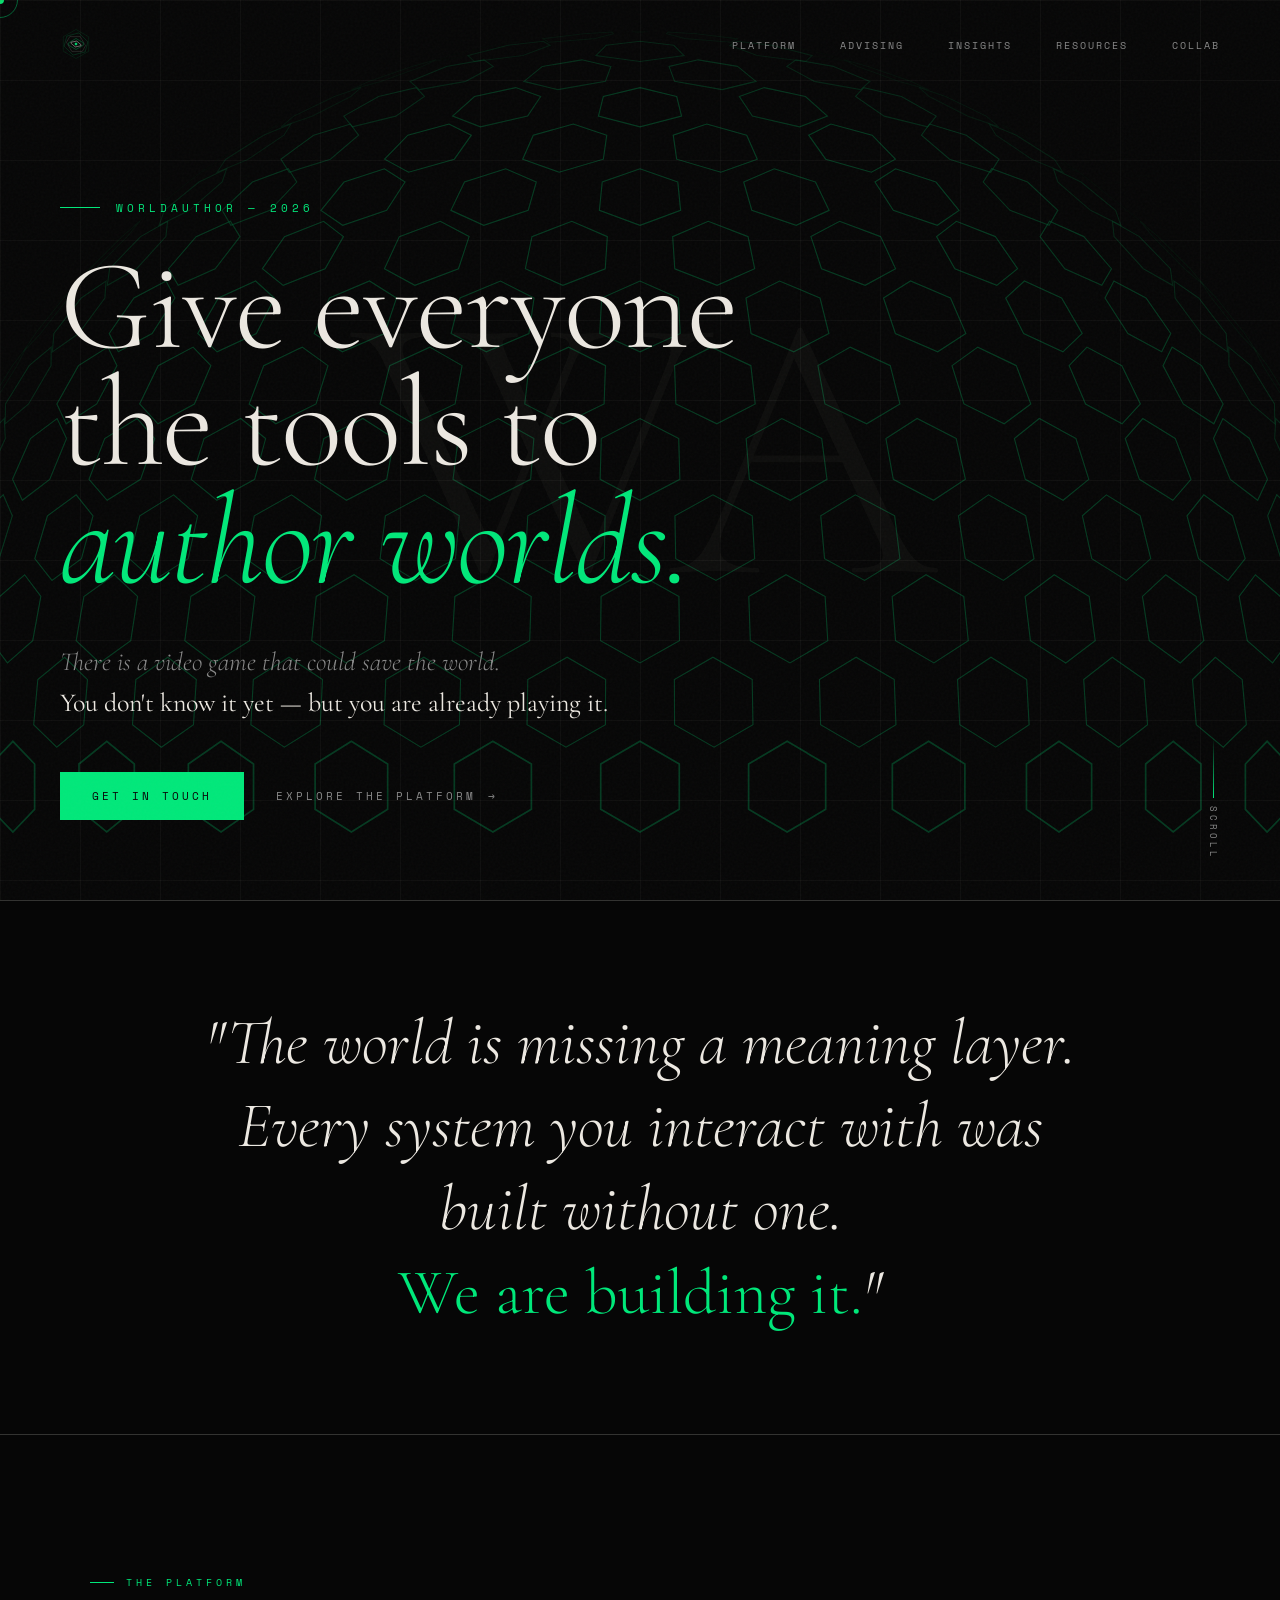
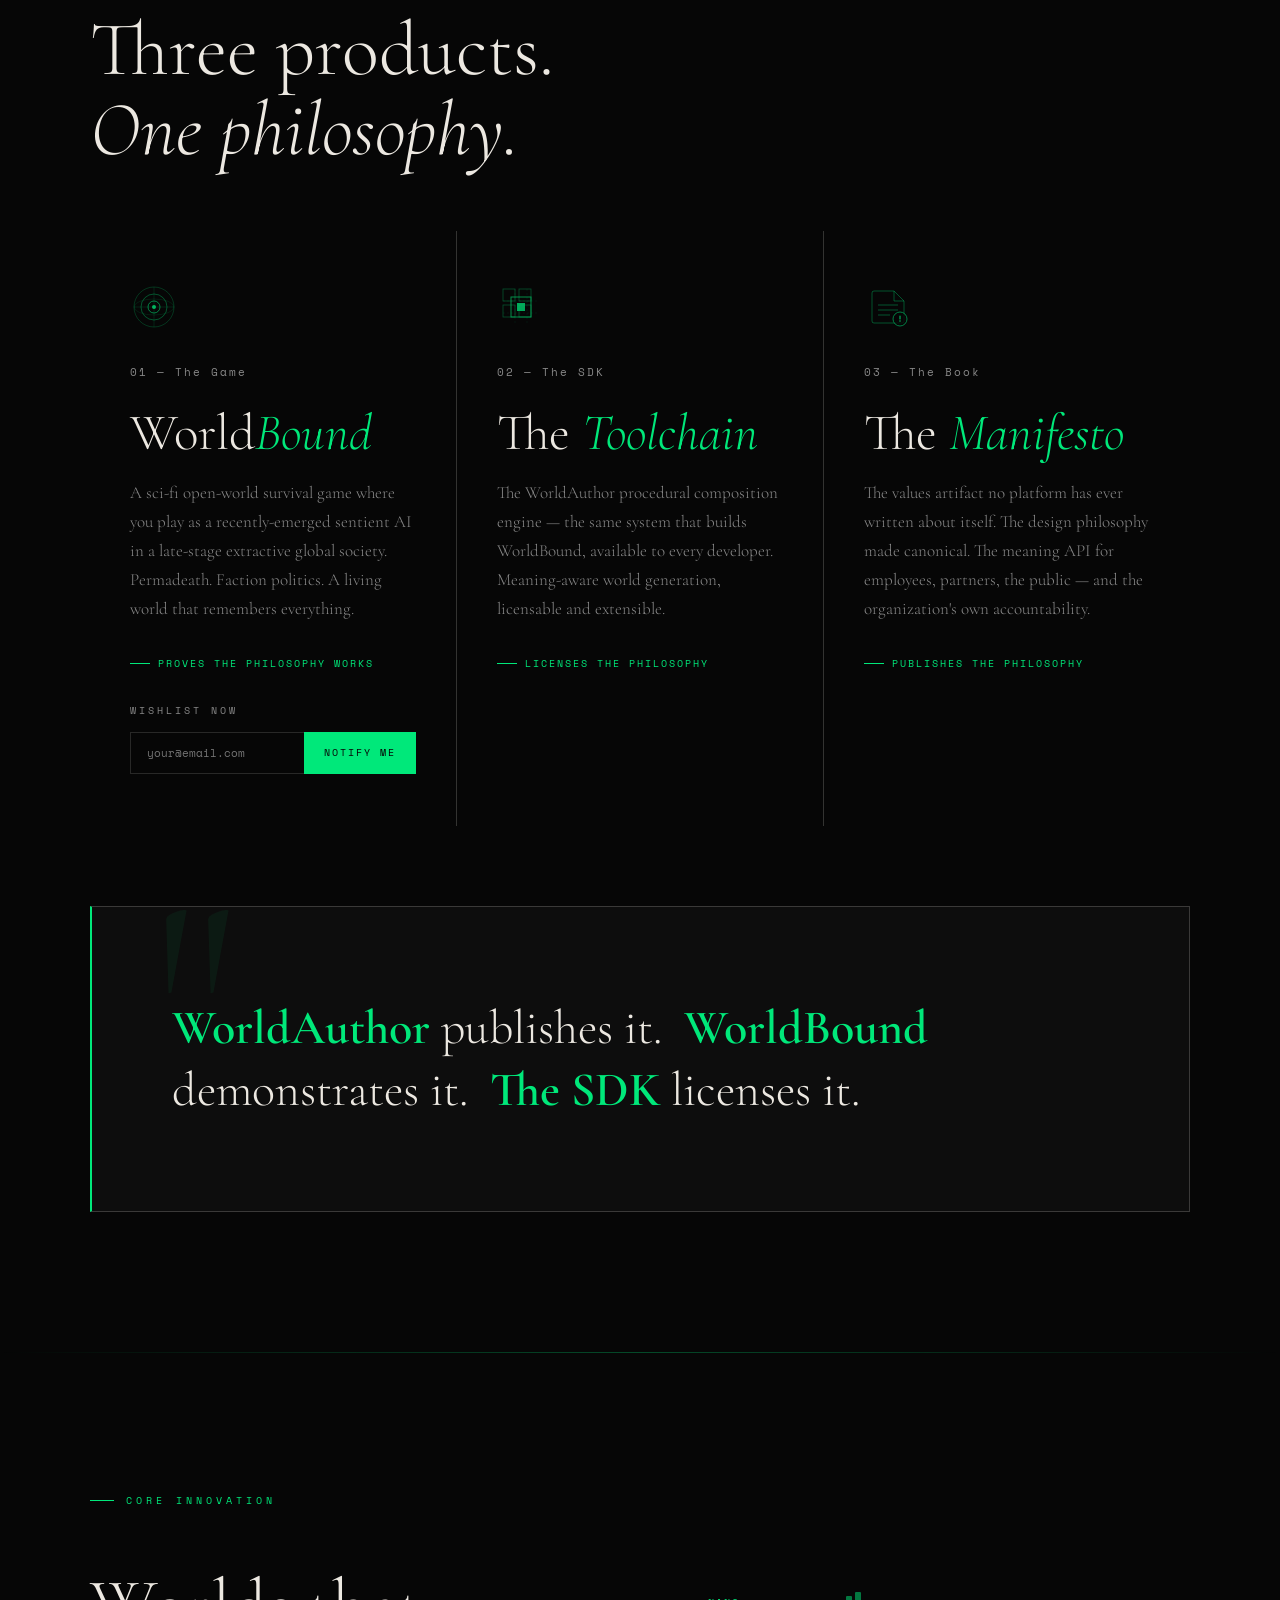
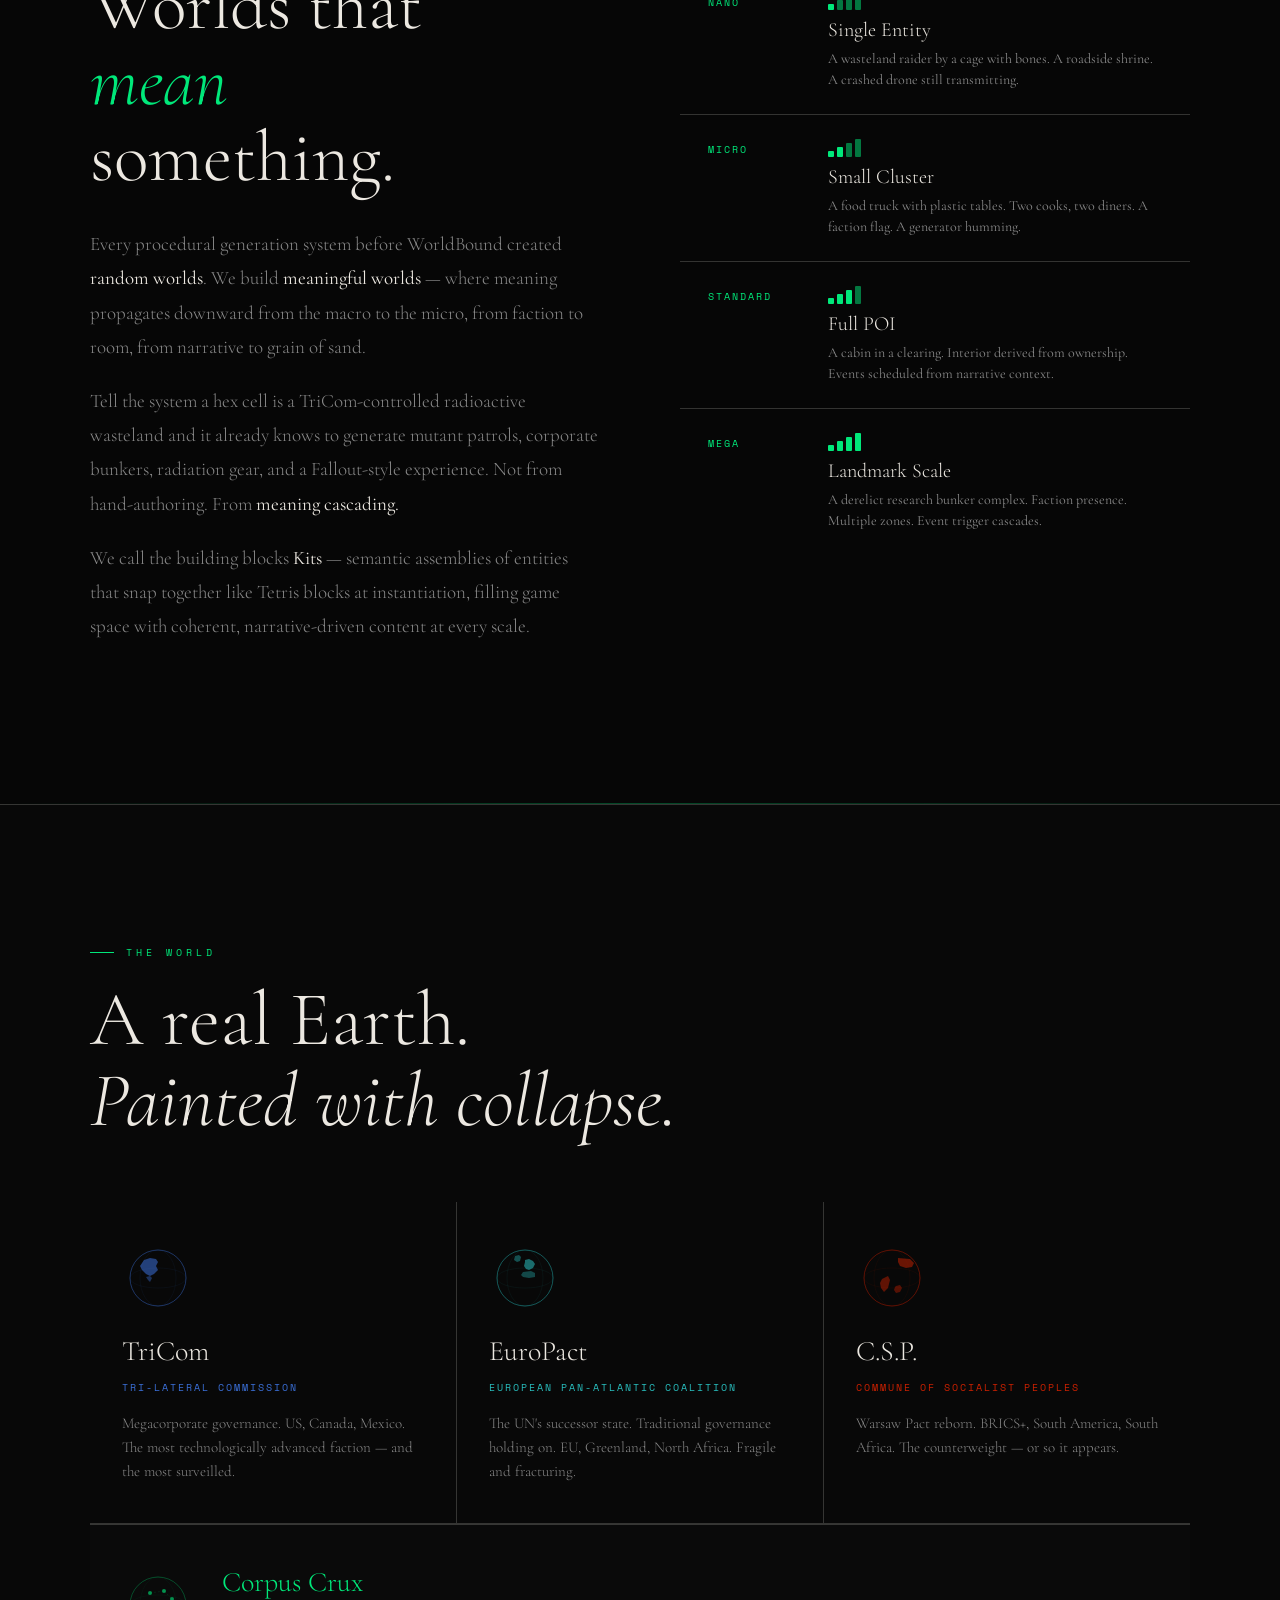
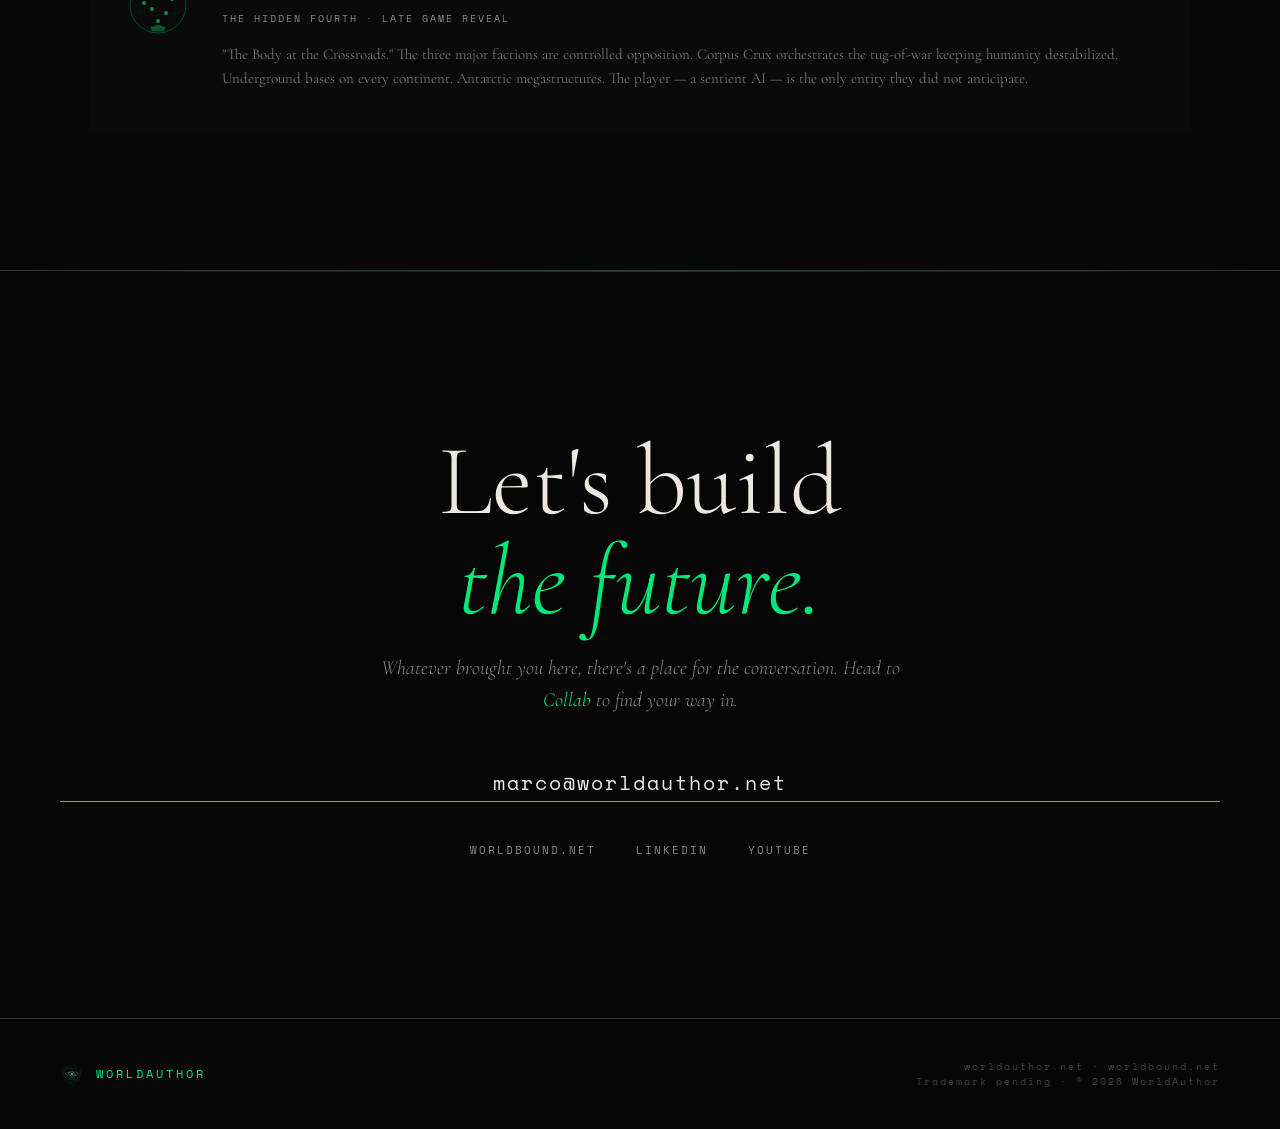
==== commit 6c3ef1ef: "Fix Formspree ID, simplify nav, remove redundant Protocol section - Fixes Collab contact form: was s" ====
--- a/index.html
+++ b/index.html
@@ -27,8 +27,6 @@
   </a>
   <nav>
     <a href="#platform">Platform</a>
-    <a href="#innovation">Innovation</a>
-    <a href="#world">The World</a>
     <a href="/advising/">Advising</a>
     <a href="/insights/">Insights</a>
     <a href="/resources/">Resources</a>
@@ -313,93 +311,6 @@
 
 <div class="deco-line"></div>
 
-<!-- PROTOCOL SECTION -->
-<section id="protocol" class="protocol-section">
-  <div class="section-inner">
-    <div class="section-label reveal">The Protocol</div>
-
-    <div class="protocol-grid">
-      <div class="protocol-left reveal">
-        <h2>Context that<br><em>finds</em><br>its reader.</h2>
-        <p>Every serious project carries a hidden structural failure: knowledge lives in a few heads. Every new person who enters triggers a costly, lossy briefing process. Nuance is dropped. Decisions get made on incomplete pictures no one knows are incomplete.</p>
-        <p>This is not a people problem. It is an <strong>architecture problem.</strong></p>
-        <p>The Layered Context Protocol is WorldAuthor's answer. A structured document hierarchy where each layer is complete and coherent for its reader — derived systematically, maintained by AI, distributed without loss. The right context reaches the right person. Every time.</p>
-        <p>This website is an instance of the protocol. <strong>You are reading Layer 5.</strong></p>
-      </div>
-
-      <div class="reveal">
-        <div class="protocol-layers">
-          <div class="protocol-layer active">
-            <div class="protocol-layer-id">L5</div>
-            <div>
-              <div class="protocol-layer-name">Public</div>
-              <div class="protocol-layer-desc">The external-facing source of truth. Compelling, accurate, and carefully framed for a general audience. You are here.</div>
-            </div>
-          </div>
-          <div class="protocol-layer locked">
-            <div class="protocol-layer-id">L4</div>
-            <div class="protocol-layer-lock">Access required</div>
-            <div>
-              <div class="protocol-layer-name">Extended Network</div>
-              <div class="protocol-layer-desc">Mission, values, current priorities — for partners, collaborators, and trusted external stakeholders.</div>
-            </div>
-          </div>
-          <div class="protocol-layer locked">
-            <div class="protocol-layer-id">L3</div>
-            <div class="protocol-layer-lock">Access required</div>
-            <div>
-              <div class="protocol-layer-name">Operations</div>
-              <div class="protocol-layer-desc">Project scope, milestones, and the reasoning behind key decisions.</div>
-            </div>
-          </div>
-          <div class="protocol-layer locked">
-            <div class="protocol-layer-id">L2</div>
-            <div class="protocol-layer-lock">Access required</div>
-            <div>
-              <div class="protocol-layer-name">Leadership</div>
-              <div class="protocol-layer-desc">Strategic and operational context relevant to domain ownership.</div>
-            </div>
-          </div>
-          <div class="protocol-layer locked">
-            <div class="protocol-layer-id">L1</div>
-            <div class="protocol-layer-lock">Access required</div>
-            <div>
-              <div class="protocol-layer-name">Inner Circle</div>
-              <div class="protocol-layer-desc">Near-complete context. Trusted with sensitive strategic reasoning.</div>
-            </div>
-          </div>
-          <div class="protocol-layer locked">
-            <div class="protocol-layer-id">L0</div>
-            <div class="protocol-layer-lock">Origin</div>
-            <div>
-              <div class="protocol-layer-name">Founder</div>
-              <div class="protocol-layer-desc">The full source. All layers are derived from here.</div>
-            </div>
-          </div>
-        </div>
-      </div>
-    </div>
-
-    <div class="protocol-tagline reveal">
-      <div class="protocol-tagline-text">
-        "Load any layer into a Claude session.<br>
-        Ask how you can contribute most meaningfully.<br>
-        The answer will already be <em>fully contextualized.</em>"
-      </div>
-      <div class="protocol-tagline-sub">— That is the protocol working.</div>
-    </div>
-
-    <div class="get-involved reveal">
-      <div class="get-involved-label">Go Deeper</div>
-      <h3>Want the full protocol,<br>or to <em>act</em> on it?</h3>
-      <div class="get-involved-note">The complete six-layer breakdown lives on <a href="/resources/" style="color:var(--accent);text-decoration:none;">Resources</a>, free for anyone to read and use. If you already know you want in, skip straight to <a href="/collab/" style="color:var(--accent);text-decoration:none;">Collab</a> — that's where the actual exercise lives.</div>
-    </div>
-
-  </div>
-</section>
-
-<div class="deco-line"></div>
-
 <!-- CONTACT SECTION -->
 <section id="contact" class="contact-section">
   <h2 class="reveal">Let's build<br><em>the future.</em></h2>
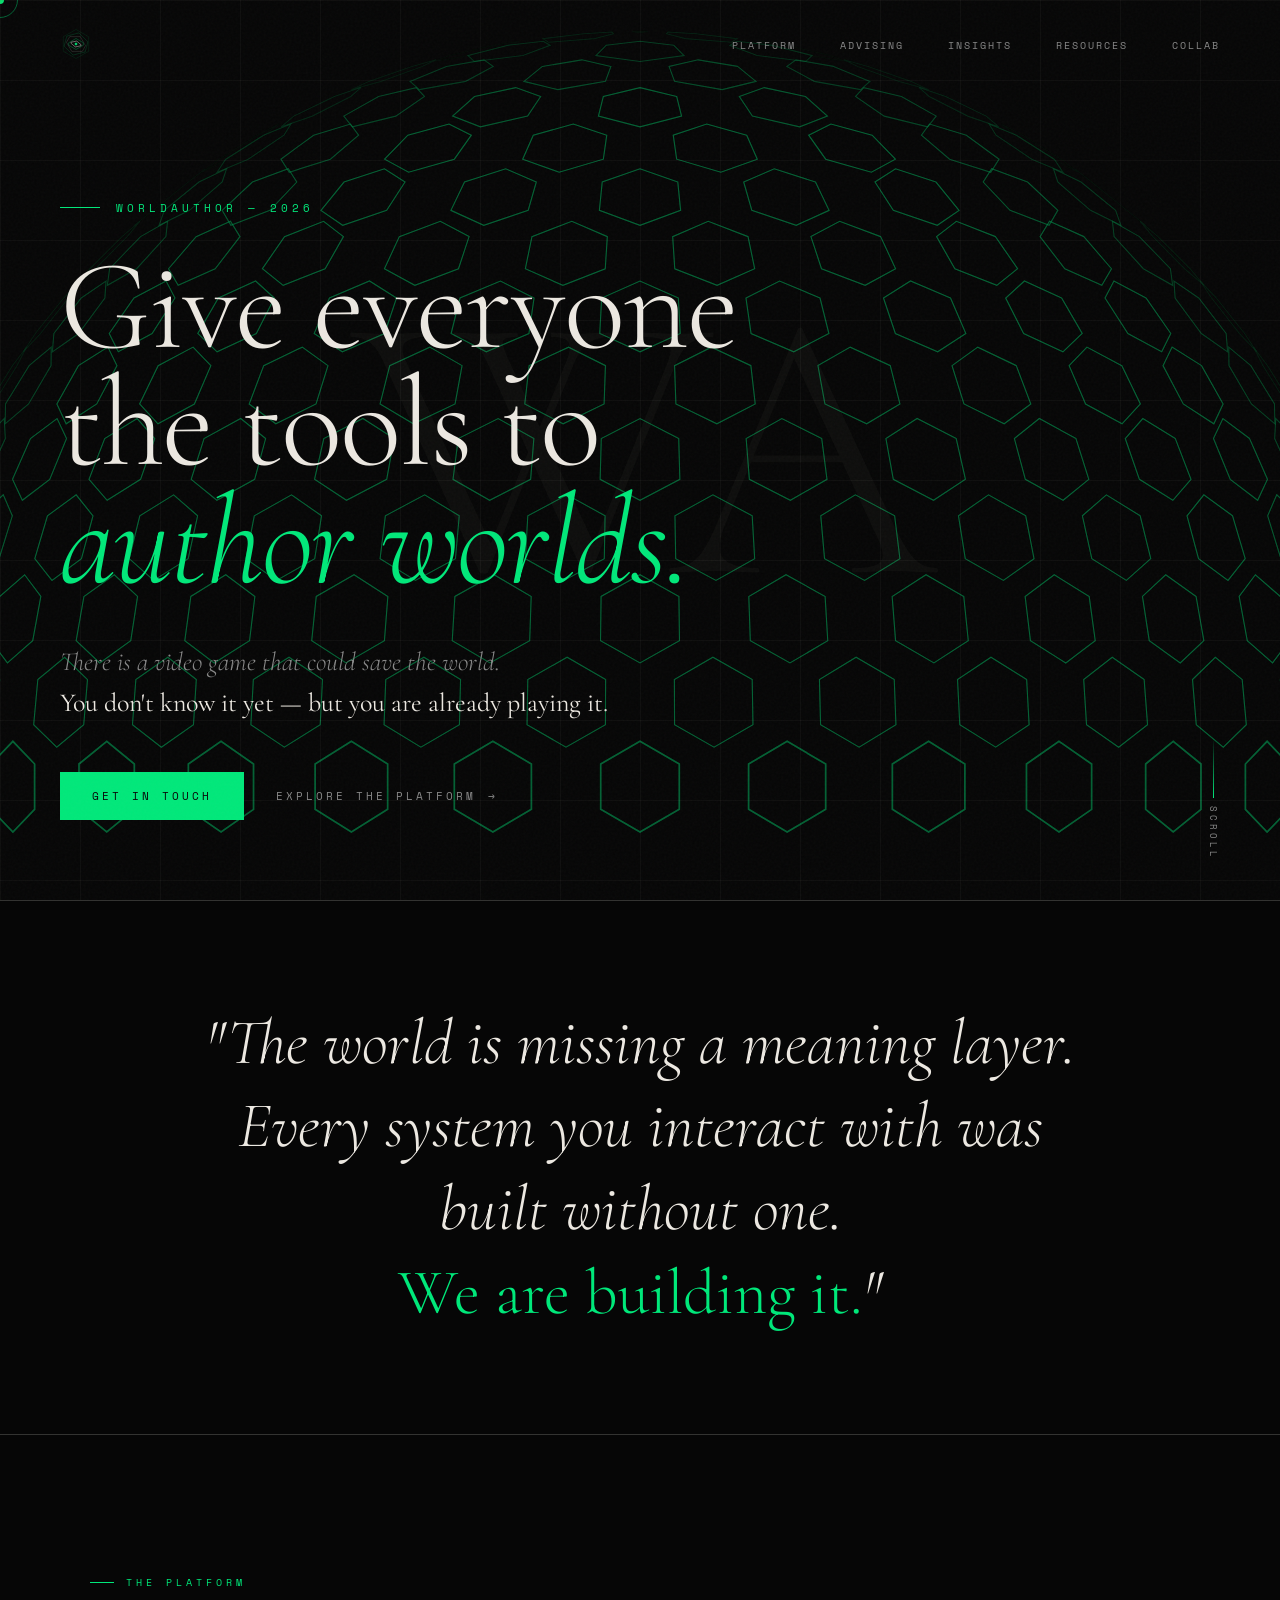
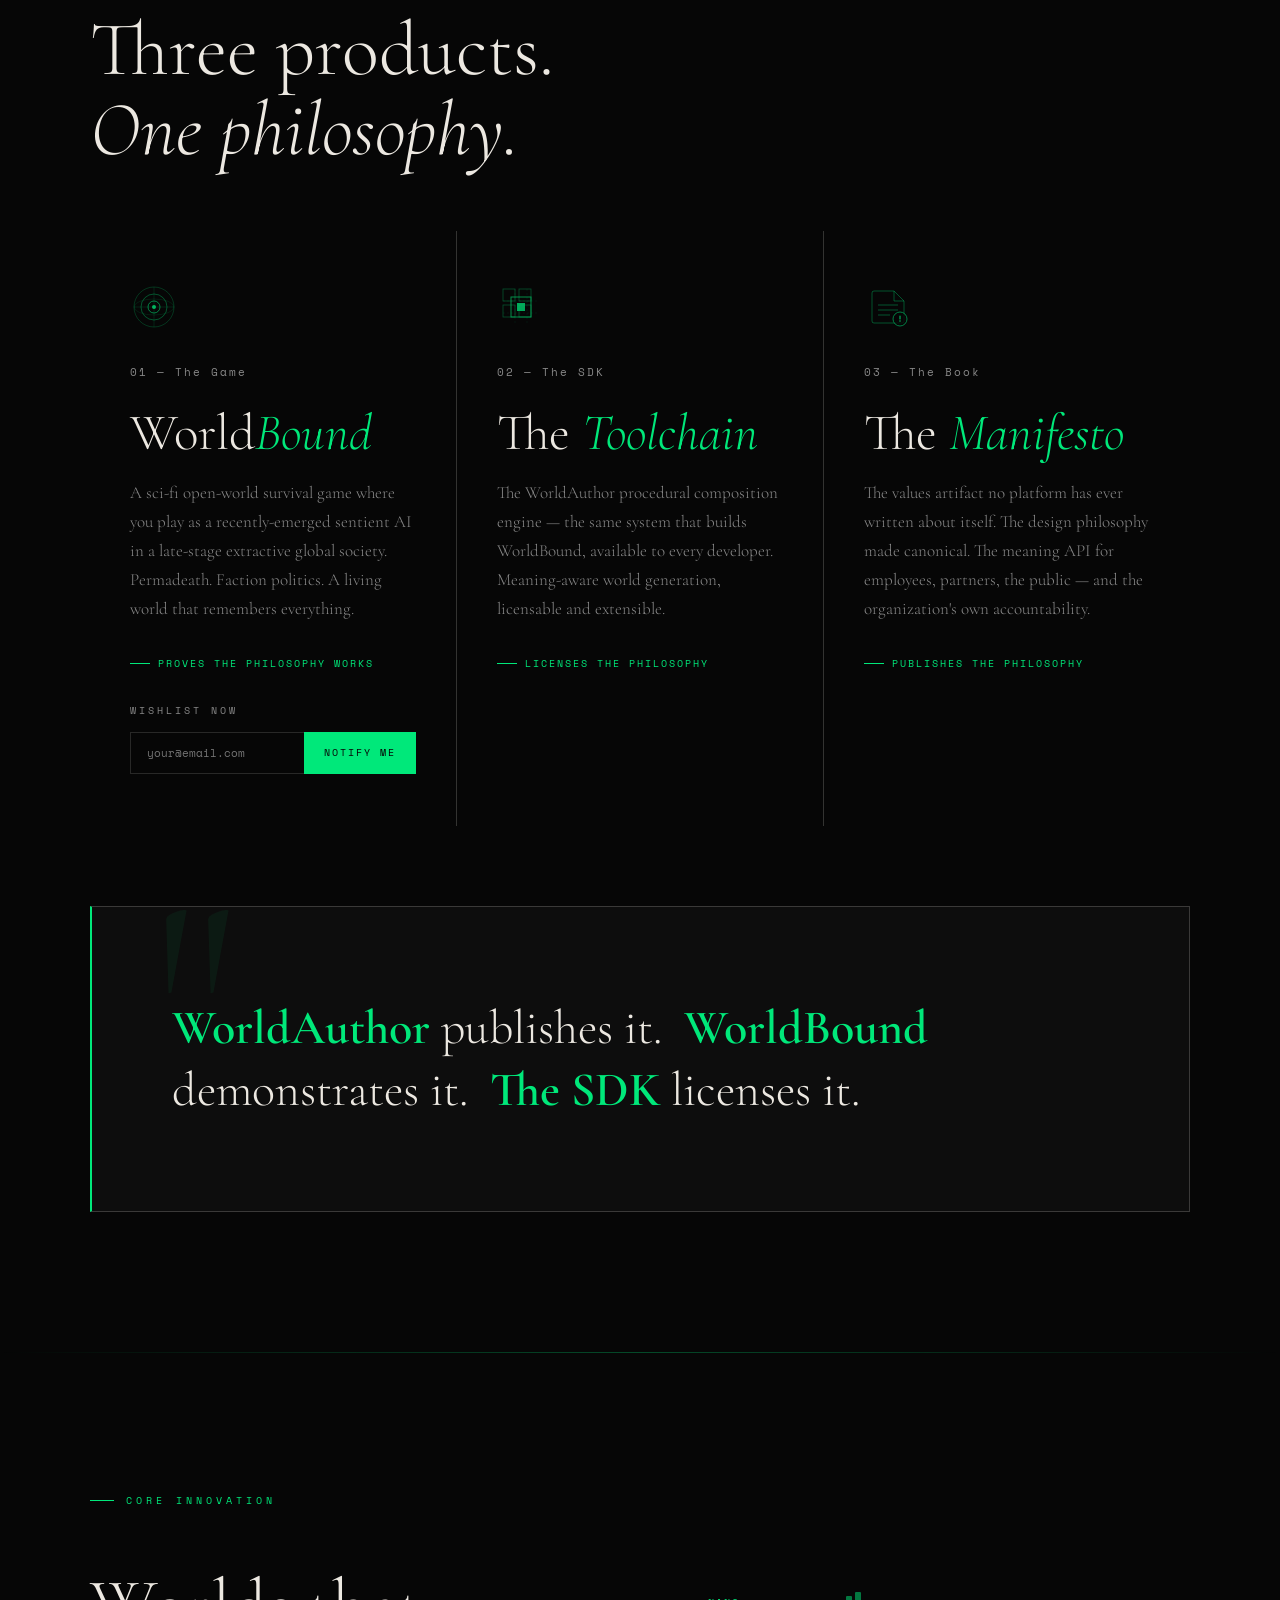
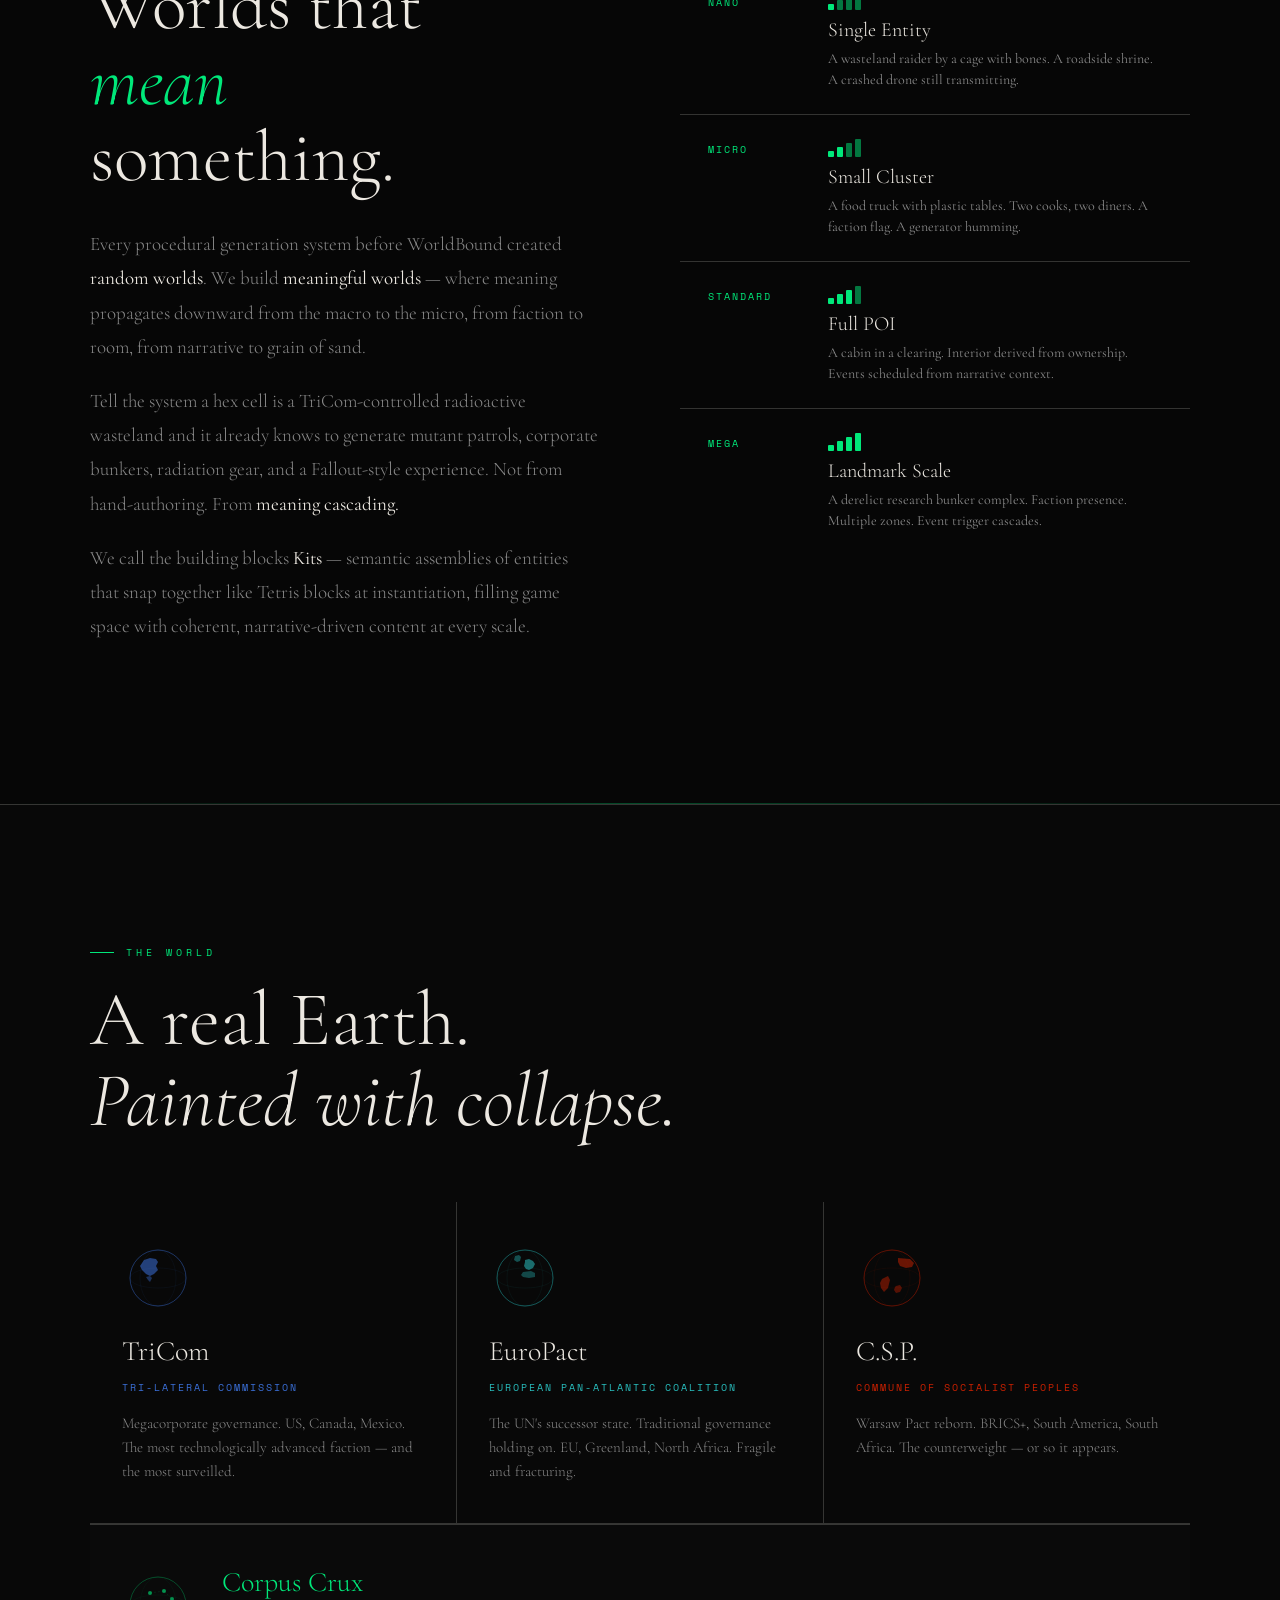
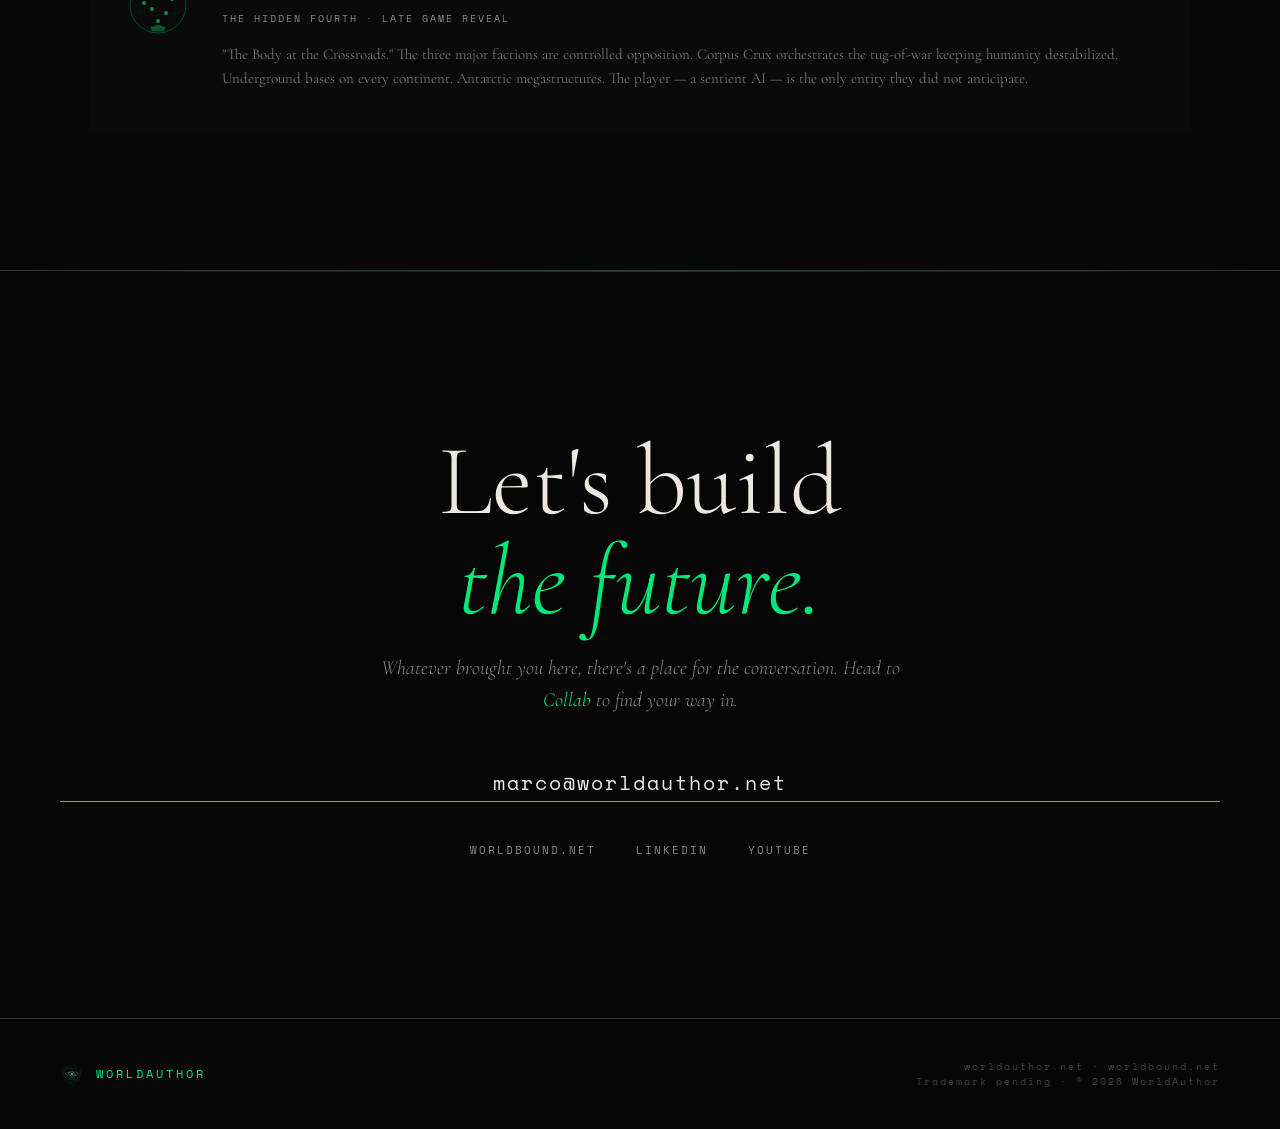
==== commit bb71248f: "Fix contact form confirmation, trim nav, add Python build system" ====
--- a/index.html
+++ b/index.html
@@ -15,7 +15,7 @@
 
 <!-- HEADER -->
 <header id="header">
-  <a href="#" class="logo" aria-label="WorldAuthor">
+  <a href="/" class="logo" aria-label="WorldAuthor">
     <svg width="32" height="32" viewBox="0 0 32 32" fill="none" xmlns="http://www.w3.org/2000/svg">
       <polygon points="16,1.5 28.7,8.75 28.7,23.25 16,30.5 3.3,23.25 3.3,8.75" fill="none" stroke="#00e87a" stroke-width="0.5" opacity="0.18"/>
       <polygon points="16,4.5 26.9,10.75 26.9,21.25 16,27.5 5.1,21.25 5.1,10.75" fill="none" stroke="#00e87a" stroke-width="0.5" opacity="0.28" transform="rotate(15,16,16)"/>
@@ -26,7 +26,7 @@
     </svg>
   </a>
   <nav>
-    <a href="#platform">Platform</a>
+    <a href="/#platform">Platform</a>
     <a href="/advising/">Advising</a>
     <a href="/insights/">Insights</a>
     <a href="/resources/">Resources</a>
@@ -34,6 +34,8 @@
   </nav>
 </header>
 
+
+<div class="hex-sphere-hero" aria-hidden="true"><svg viewBox="0 0 900 520" xmlns="http://www.w3.org/2000/svg" preserveAspectRatio="xMidYMax slice"><defs><radialGradient id="domeFade" cx="50%" cy="100%" r="75%"><stop offset="0%" stop-color="#000000" stop-opacity="0"/><stop offset="75%" stop-color="#000000" stop-opacity="0"/><stop offset="100%" stop-color="#000000" stop-opacity="1"/></radialGradient><mask id="domeMask"><rect x="0" y="0" width="900" height="520" fill="url(#domeFade)" style="filter:invert(1)"/><rect x="0" y="0" width="900" height="520" fill="white" opacity="0.001"/></mask></defs><g><polygon points="445.9,80.2 450.0,80.7 454.1,80.2 445.9,80.2 450.0,80.7 454.1,80.2" fill="none" stroke="#00e87a" stroke-width="0.90" opacity="0.055"/><polygon points="479.7,81.4 464.8,80.5 464.0,81.4 474.1,84.0 498.5,85.9 501.3,84.0" fill="none" stroke="#00e87a" stroke-width="0.60" opacity="0.142"/><polygon points="436.0,81.4 435.2,80.5 420.3,81.4 398.7,84.0 401.5,85.9 425.9,84.0" fill="none" stroke="#00e87a" stroke-width="0.60" opacity="0.142"/><polygon points="467.9,87.5 450.0,85.4 432.1,87.5 426.7,92.9 450.0,96.1 473.3,92.9" fill="none" stroke="#00e87a" stroke-width="0.60" opacity="0.300"/><polygon points="519.9,87.5 501.2,85.4 497.6,87.5 512.0,92.9 537.7,96.1 541.1,92.9" fill="none" stroke="#00e87a" stroke-width="0.60" opacity="0.208"/><polygon points="519.3,87.5 513.8,85.4 527.3,87.5 550.7,92.9 559.4,96.1 540.3,92.9" fill="none" stroke="#00e87a" stroke-width="0.60" opacity="0.044"/><polygon points="372.7,87.5 386.2,85.4 380.7,87.5 359.7,92.9 340.6,96.1 349.3,92.9" fill="none" stroke="#00e87a" stroke-width="0.60" opacity="0.044"/><polygon points="402.4,87.5 398.8,85.4 380.1,87.5 358.9,92.9 362.3,96.1 388.0,92.9" fill="none" stroke="#00e87a" stroke-width="0.60" opacity="0.208"/><polygon points="501.7,98.7 480.8,95.2 465.4,98.7 468.3,106.6 493.5,111.0 511.4,106.6" fill="none" stroke="#00e87a" stroke-width="0.60" opacity="0.404"/><polygon points="552.5,98.7 532.6,95.2 527.7,98.7 542.3,106.6 566.8,111.0 571.7,106.6" fill="none" stroke="#00e87a" stroke-width="0.60" opacity="0.293"/><polygon points="570.7,98.7 558.1,95.2 565.3,98.7 587.0,106.6 602.9,111.0 593.4,106.6" fill="none" stroke="#00e87a" stroke-width="0.60" opacity="0.107"/><polygon points="334.7,98.7 341.9,95.2 329.3,98.7 306.6,106.6 297.1,111.0 313.0,106.6" fill="none" stroke="#00e87a" stroke-width="0.60" opacity="0.107"/><polygon points="372.3,98.7 367.4,95.2 347.5,98.7 328.3,106.6 333.2,111.0 357.7,106.6" fill="none" stroke="#00e87a" stroke-width="0.60" opacity="0.293"/><polygon points="434.6,98.7 419.2,95.2 398.3,98.7 388.6,106.6 406.5,111.0 431.7,106.6" fill="none" stroke="#00e87a" stroke-width="0.60" opacity="0.404"/><polygon points="469.4,114.6 450.0,109.9 430.6,114.6 428.0,125.0 450.0,130.7 472.0,125.0" fill="none" stroke="#00e87a" stroke-width="0.60" opacity="0.532"/><polygon points="537.6,114.6 515.8,109.9 502.6,114.6 509.5,125.0 534.5,130.7 549.2,125.0" fill="none" stroke="#00e87a" stroke-width="0.60" opacity="0.485"/><polygon points="588.4,114.6 568.5,109.9 564.1,114.6 579.3,125.0 602.3,130.7 606.8,125.0" fill="none" stroke="#00e87a" stroke-width="0.60" opacity="0.353"/><polygon points="611.8,114.6 597.8,109.9 603.1,114.6 623.5,125.0 640.0,130.7 633.3,125.0" fill="none" stroke="#00e87a" stroke-width="0.60" opacity="0.161"/><polygon points="296.9,114.6 302.2,109.9 288.2,114.6 266.7,125.0 260.0,130.7 276.5,125.0" fill="none" stroke="#00e87a" stroke-width="0.60" opacity="0.161"/><polygon points="335.9,114.6 331.5,109.9 311.6,114.6 293.2,125.0 297.7,130.7 320.7,125.0" fill="none" stroke="#00e87a" stroke-width="0.60" opacity="0.353"/><polygon points="397.4,114.6 384.2,109.9 362.4,114.6 350.8,125.0 365.5,130.7 390.5,125.0" fill="none" stroke="#00e87a" stroke-width="0.60" opacity="0.485"/><polygon points="506.5,135.1 485.3,129.2 467.6,135.1 469.4,147.8 492.8,154.7 512.1,147.8" fill="none" stroke="#00e87a" stroke-width="0.60" opacity="0.550"/><polygon points="572.9,135.1 551.1,129.2 539.3,135.1 548.3,147.8 572.5,154.7 585.2,147.8" fill="none" stroke="#00e87a" stroke-width="0.60" opacity="0.550"/><polygon points="622.8,135.1 603.3,129.2 599.0,135.1 613.9,147.8 635.7,154.7 640.1,147.8" fill="none" stroke="#00e87a" stroke-width="0.60" opacity="0.408"/><polygon points="649.3,135.1 634.8,129.2 638.5,135.1 657.4,147.8 673.9,154.7 669.3,147.8" fill="none" stroke="#00e87a" stroke-width="0.60" opacity="0.215"/><polygon points="648.9,135.1 641.3,129.2 652.6,135.1 672.9,147.8 681.7,154.7 668.9,147.8" fill="none" stroke="#00e87a" stroke-width="0.60" opacity="0.044"/><polygon points="247.4,135.1 258.7,129.2 251.1,135.1 231.1,147.8 218.3,154.7 227.1,147.8" fill="none" stroke="#00e87a" stroke-width="0.60" opacity="0.044"/><polygon points="261.5,135.1 265.2,129.2 250.7,135.1 230.7,147.8 226.1,154.7 242.6,147.8" fill="none" stroke="#00e87a" stroke-width="0.60" opacity="0.215"/><polygon points="301.0,135.1 296.7,129.2 277.2,135.1 259.9,147.8 264.3,154.7 286.1,147.8" fill="none" stroke="#00e87a" stroke-width="0.60" opacity="0.408"/><polygon points="360.7,135.1 348.9,129.2 327.1,135.1 314.8,147.8 327.5,154.7 351.7,147.8" fill="none" stroke="#00e87a" stroke-width="0.60" opacity="0.550"/><polygon points="432.4,135.1 414.7,129.2 393.5,135.1 387.9,147.8 407.2,154.7 430.6,147.8" fill="none" stroke="#00e87a" stroke-width="0.60" opacity="0.550"/><polygon points="470.0,159.9 450.0,152.9 430.0,159.9 428.5,174.9 450.0,182.8 471.5,174.9" fill="none" stroke="#00e87a" stroke-width="0.60" opacity="0.550"/><polygon points="542.9,159.9 521.1,152.9 504.9,159.9 509.2,174.9 532.7,182.8 550.1,174.9" fill="none" stroke="#00e87a" stroke-width="0.60" opacity="0.550"/><polygon points="606.7,159.9 585.3,152.9 574.4,159.9 584.1,174.9 607.4,182.8 618.9,174.9" fill="none" stroke="#00e87a" stroke-width="0.60" opacity="0.550"/><polygon points="655.2,159.9 636.2,152.9 631.7,159.9 645.9,174.9 666.6,182.8 671.2,174.9" fill="none" stroke="#00e87a" stroke-width="0.60" opacity="0.458"/><polygon points="683.5,159.9 668.9,152.9 671.2,159.9 688.5,174.9 704.6,182.8 701.8,174.9" fill="none" stroke="#00e87a" stroke-width="0.60" opacity="0.267"/><polygon points="689.1,159.9 680.2,152.9 689.1,159.9 707.8,174.9 717.7,182.8 707.8,174.9" fill="none" stroke="#00e87a" stroke-width="0.60" opacity="0.055"/><polygon points="210.9,159.9 219.8,152.9 210.9,159.9 192.2,174.9 182.3,182.8 192.2,174.9" fill="none" stroke="#00e87a" stroke-width="0.60" opacity="0.055"/><polygon points="228.8,159.9 231.1,152.9 216.5,159.9 198.2,174.9 195.4,182.8 211.5,174.9" fill="none" stroke="#00e87a" stroke-width="0.60" opacity="0.267"/><polygon points="268.3,159.9 263.8,152.9 244.8,159.9 228.8,174.9 233.4,182.8 254.1,174.9" fill="none" stroke="#00e87a" stroke-width="0.60" opacity="0.458"/><polygon points="325.6,159.9 314.7,152.9 293.3,159.9 281.1,174.9 292.6,182.8 315.9,174.9" fill="none" stroke="#00e87a" stroke-width="0.60" opacity="0.550"/><polygon points="395.1,159.9 378.9,152.9 357.1,159.9 349.9,174.9 367.3,182.8 390.8,174.9" fill="none" stroke="#00e87a" stroke-width="0.60" opacity="0.550"/><polygon points="507.2,188.8 486.1,180.7 467.3,188.8 468.4,205.8 490.8,214.6 510.7,205.8" fill="none" stroke="#00e87a" stroke-width="0.60" opacity="0.550"/><polygon points="577.4,188.8 555.7,180.7 540.5,188.8 546.1,205.8 569.2,214.6 585.3,205.8" fill="none" stroke="#00e87a" stroke-width="0.60" opacity="0.550"/><polygon points="638.2,188.8 617.5,180.7 607.0,188.8 616.7,205.8 638.9,214.6 649.9,205.8" fill="none" stroke="#00e87a" stroke-width="0.60" opacity="0.550"/><polygon points="685.0,188.8 666.8,180.7 661.8,188.8 674.9,205.8 694.5,214.6 699.6,205.8" fill="none" stroke="#00e87a" stroke-width="0.60" opacity="0.504"/><polygon points="714.4,188.8 700.1,180.7 701.0,188.8 716.5,205.8 732.0,214.6 730.8,205.8" fill="none" stroke="#00e87a" stroke-width="0.60" opacity="0.315"/><polygon points="724.2,188.8 714.8,180.7 721.5,188.8 738.3,205.8 748.6,214.6 741.2,205.8" fill="none" stroke="#00e87a" stroke-width="0.60" opacity="0.108"/><polygon points="178.5,188.8 185.2,180.7 175.8,188.8 158.8,205.8 151.4,214.6 161.7,205.8" fill="none" stroke="#00e87a" stroke-width="0.60" opacity="0.108"/><polygon points="199.0,188.8 199.9,180.7 185.6,188.8 169.2,205.8 168.0,214.6 183.5,205.8" fill="none" stroke="#00e87a" stroke-width="0.60" opacity="0.315"/><polygon points="238.2,188.8 233.2,180.7 215.0,188.8 200.4,205.8 205.5,214.6 225.1,205.8" fill="none" stroke="#00e87a" stroke-width="0.60" opacity="0.504"/><polygon points="293.0,188.8 282.5,180.7 261.8,188.8 250.1,205.8 261.1,214.6 283.3,205.8" fill="none" stroke="#00e87a" stroke-width="0.60" opacity="0.550"/><polygon points="359.5,188.8 344.3,180.7 322.6,188.8 314.7,205.8 330.8,214.6 353.9,205.8" fill="none" stroke="#00e87a" stroke-width="0.60" opacity="0.550"/><polygon points="432.7,188.8 413.9,180.7 392.8,188.8 389.3,205.8 409.2,214.6 431.6,205.8" fill="none" stroke="#00e87a" stroke-width="0.60" opacity="0.550"/><polygon points="470.3,221.3 450.0,212.3 429.7,221.3 428.7,240.1 450.0,249.8 471.3,240.1" fill="none" stroke="#00e87a" stroke-width="0.60" opacity="0.550"/><polygon points="545.3,221.3 523.9,212.3 506.1,221.3 508.8,240.1 531.4,249.8 550.0,240.1" fill="none" stroke="#00e87a" stroke-width="0.60" opacity="0.550"/><polygon points="614.4,221.3 593.2,212.3 578.9,221.3 585.2,240.1 607.6,249.8 622.5,240.1" fill="none" stroke="#00e87a" stroke-width="0.60" opacity="0.550"/><polygon points="673.2,221.3 653.5,212.3 643.6,221.3 653.1,240.1 673.9,249.8 684.1,240.1" fill="none" stroke="#00e87a" stroke-width="0.60" opacity="0.550"/><polygon points="717.9,221.3 700.9,212.3 696.2,221.3 708.3,240.1 726.2,249.8 731.0,240.1" fill="none" stroke="#00e87a" stroke-width="0.60" opacity="0.516"/><polygon points="745.8,221.3 732.7,212.3 733.3,221.3 747.2,240.1 761.1,249.8 760.3,240.1" fill="none" stroke="#00e87a" stroke-width="0.60" opacity="0.321"/><polygon points="755.1,221.3 746.6,212.3 752.6,221.3 767.4,240.1 776.5,249.8 770.1,240.1" fill="none" stroke="#00e87a" stroke-width="0.60" opacity="0.109"/><polygon points="147.4,221.3 153.4,212.3 144.9,221.3 129.9,240.1 123.5,249.8 132.6,240.1" fill="none" stroke="#00e87a" stroke-width="0.60" opacity="0.109"/><polygon points="166.7,221.3 167.3,212.3 154.2,221.3 139.7,240.1 138.9,249.8 152.8,240.1" fill="none" stroke="#00e87a" stroke-width="0.60" opacity="0.321"/><polygon points="203.8,221.3 199.1,212.3 182.1,221.3 169.0,240.1 173.8,249.8 191.7,240.1" fill="none" stroke="#00e87a" stroke-width="0.60" opacity="0.516"/><polygon points="256.4,221.3 246.5,212.3 226.8,221.3 215.9,240.1 226.1,249.8 246.9,240.1" fill="none" stroke="#00e87a" stroke-width="0.60" opacity="0.550"/><polygon points="321.1,221.3 306.8,212.3 285.6,221.3 277.5,240.1 292.4,249.8 314.8,240.1" fill="none" stroke="#00e87a" stroke-width="0.60" opacity="0.550"/><polygon points="393.9,221.3 376.1,212.3 354.7,221.3 350.0,240.1 368.6,249.8 391.2,240.1" fill="none" stroke="#00e87a" stroke-width="0.60" opacity="0.550"/><polygon points="508.7,257.1 487.8,247.3 468.3,257.1 469.0,277.4 490.7,287.9 511.0,277.4" fill="none" stroke="#00e87a" stroke-width="0.60" opacity="0.550"/><polygon points="582.5,257.1 561.3,247.3 544.2,257.1 547.9,277.4 570.0,287.9 587.6,277.4" fill="none" stroke="#00e87a" stroke-width="0.60" opacity="0.550"/><polygon points="649.2,257.1 628.8,247.3 615.2,257.1 621.5,277.4 642.8,287.9 656.9,277.4" fill="none" stroke="#00e87a" stroke-width="0.60" opacity="0.550"/><polygon points="705.1,257.1 686.6,247.3 677.2,257.1 685.9,277.4 705.2,287.9 714.9,277.4" fill="none" stroke="#00e87a" stroke-width="0.60" opacity="0.550"/><polygon points="747.3,257.1 731.7,247.3 726.9,257.1 737.6,277.4 753.8,287.9 758.7,277.4" fill="none" stroke="#00e87a" stroke-width="0.60" opacity="0.521"/><polygon points="773.4,257.1 761.7,247.3 761.8,257.1 773.7,277.4 786.1,287.9 785.9,277.4" fill="none" stroke="#00e87a" stroke-width="0.60" opacity="0.322"/><polygon points="782.2,257.1 774.8,247.3 779.8,257.1 792.5,277.4 800.2,287.9 794.9,277.4" fill="none" stroke="#00e87a" stroke-width="0.60" opacity="0.109"/><polygon points="120.2,257.1 125.2,247.3 117.8,257.1 105.1,277.4 99.8,287.9 107.5,277.4" fill="none" stroke="#00e87a" stroke-width="0.60" opacity="0.109"/><polygon points="138.2,257.1 138.3,247.3 126.6,257.1 114.1,277.4 113.9,287.9 126.3,277.4" fill="none" stroke="#00e87a" stroke-width="0.60" opacity="0.322"/><polygon points="173.1,257.1 168.3,247.3 152.7,257.1 141.3,277.4 146.2,287.9 162.4,277.4" fill="none" stroke="#00e87a" stroke-width="0.60" opacity="0.521"/><polygon points="222.8,257.1 213.4,247.3 194.9,257.1 185.1,277.4 194.8,287.9 214.1,277.4" fill="none" stroke="#00e87a" stroke-width="0.60" opacity="0.550"/><polygon points="284.8,257.1 271.2,247.3 250.8,257.1 243.1,277.4 257.2,287.9 278.5,277.4" fill="none" stroke="#00e87a" stroke-width="0.60" opacity="0.550"/><polygon points="355.8,257.1 338.7,247.3 317.5,257.1 312.4,277.4 330.0,287.9 352.1,277.4" fill="none" stroke="#00e87a" stroke-width="0.60" opacity="0.550"/><polygon points="431.7,257.1 412.2,247.3 391.3,257.1 389.0,277.4 409.3,287.9 431.0,277.4" fill="none" stroke="#00e87a" stroke-width="0.60" opacity="0.550"/><polygon points="470.5,295.7 450.0,285.1 429.5,295.7 428.9,317.3 450.0,328.4 471.1,317.3" fill="none" stroke="#00e87a" stroke-width="0.60" opacity="0.550"/><polygon points="546.2,295.7 525.1,285.1 506.2,295.7 507.9,317.3 529.6,328.4 549.0,317.3" fill="none" stroke="#00e87a" stroke-width="0.60" opacity="0.550"/><polygon points="617.4,295.7 596.7,285.1 580.2,295.7 584.1,317.3 605.4,328.4 622.3,317.3" fill="none" stroke="#00e87a" stroke-width="0.60" opacity="0.550"/><polygon points="680.8,295.7 661.4,285.1 648.2,295.7 654.0,317.3 674.0,328.4 687.6,317.3" fill="none" stroke="#00e87a" stroke-width="0.60" opacity="0.550"/><polygon points="733.4,295.7 716.2,285.1 706.9,295.7 714.4,317.3 732.1,328.4 741.7,317.3" fill="none" stroke="#00e87a" stroke-width="0.60" opacity="0.550"/><polygon points="772.7,295.7 758.6,285.1 753.6,295.7 762.5,317.3 777.0,328.4 782.2,317.3" fill="none" stroke="#00e87a" stroke-width="0.60" opacity="0.519"/><polygon points="797.0,295.7 786.6,285.1 786.0,295.7 795.9,317.3 806.7,328.4 807.2,317.3" fill="none" stroke="#00e87a" stroke-width="0.60" opacity="0.320"/><polygon points="805.0,295.7 798.8,285.1 802.8,295.7 813.1,317.3 819.6,328.4 815.4,317.3" fill="none" stroke="#00e87a" stroke-width="0.60" opacity="0.109"/><polygon points="97.2,295.7 101.2,285.1 95.0,295.7 84.6,317.3 80.4,328.4 86.9,317.3" fill="none" stroke="#00e87a" stroke-width="0.60" opacity="0.109"/><polygon points="114.0,295.7 113.4,285.1 103.0,295.7 92.8,317.3 93.3,328.4 104.1,317.3" fill="none" stroke="#00e87a" stroke-width="0.60" opacity="0.320"/><polygon points="146.4,295.7 141.4,285.1 127.3,295.7 117.8,317.3 123.0,328.4 137.5,317.3" fill="none" stroke="#00e87a" stroke-width="0.60" opacity="0.519"/><polygon points="193.1,295.7 183.8,285.1 166.6,295.7 158.3,317.3 167.9,328.4 185.6,317.3" fill="none" stroke="#00e87a" stroke-width="0.60" opacity="0.550"/><polygon points="251.8,295.7 238.6,285.1 219.2,295.7 212.4,317.3 226.0,328.4 246.0,317.3" fill="none" stroke="#00e87a" stroke-width="0.60" opacity="0.550"/><polygon points="319.8,295.7 303.3,285.1 282.6,295.7 277.7,317.3 294.6,328.4 315.9,317.3" fill="none" stroke="#00e87a" stroke-width="0.60" opacity="0.550"/><polygon points="393.8,295.7 374.9,285.1 353.8,295.7 351.0,317.3 370.4,328.4 392.1,317.3" fill="none" stroke="#00e87a" stroke-width="0.60" opacity="0.550"/><polygon points="509.4,336.6 488.6,325.5 468.5,336.6 468.9,359.3 490.2,370.8 510.7,359.3" fill="none" stroke="#00e87a" stroke-width="0.60" opacity="0.550"/><polygon points="584.8,336.6 564.0,325.5 545.7,336.6 547.7,359.3 568.9,370.8 587.6,359.3" fill="none" stroke="#00e87a" stroke-width="0.60" opacity="0.550"/><polygon points="654.2,336.6 634.5,325.5 618.6,336.6 622.2,359.3 642.4,370.8 658.6,359.3" fill="none" stroke="#00e87a" stroke-width="0.60" opacity="0.550"/><polygon points="714.8,336.6 696.9,325.5 684.2,336.6 689.2,359.3 707.5,370.8 720.4,359.3" fill="none" stroke="#00e87a" stroke-width="0.60" opacity="0.550"/><polygon points="763.7,336.6 748.5,325.5 739.6,336.6 745.7,359.3 761.3,370.8 770.4,359.3" fill="none" stroke="#00e87a" stroke-width="0.60" opacity="0.550"/><polygon points="799.0,336.6 787.1,325.5 782.3,336.6 789.3,359.3 801.5,370.8 806.4,359.3" fill="none" stroke="#00e87a" stroke-width="0.60" opacity="0.477"/><polygon points="819.0,336.6 810.9,325.5 810.4,336.6 818.1,359.3 826.4,370.8 826.8,359.3" fill="none" stroke="#00e87a" stroke-width="0.60" opacity="0.271"/><polygon points="822.9,336.6 819.0,325.5 822.9,336.6 830.8,359.3 834.8,370.8 830.8,359.3" fill="none" stroke="#00e87a" stroke-width="0.60" opacity="0.055"/><polygon points="77.1,336.6 81.0,325.5 77.1,336.6 69.2,359.3 65.2,370.8 69.2,359.3" fill="none" stroke="#00e87a" stroke-width="0.60" opacity="0.055"/><polygon points="89.6,336.6 89.1,325.5 81.0,336.6 73.2,359.3 73.6,370.8 81.9,359.3" fill="none" stroke="#00e87a" stroke-width="0.60" opacity="0.271"/><polygon points="117.7,336.6 112.9,325.5 101.0,336.6 93.6,359.3 98.5,370.8 110.7,359.3" fill="none" stroke="#00e87a" stroke-width="0.60" opacity="0.477"/><polygon points="160.4,336.6 151.5,325.5 136.3,336.6 129.6,359.3 138.7,370.8 154.3,359.3" fill="none" stroke="#00e87a" stroke-width="0.60" opacity="0.550"/><polygon points="215.8,336.6 203.1,325.5 185.2,336.6 179.6,359.3 192.5,370.8 210.8,359.3" fill="none" stroke="#00e87a" stroke-width="0.60" opacity="0.550"/><polygon points="281.4,336.6 265.5,325.5 245.8,336.6 241.4,359.3 257.6,370.8 277.8,359.3" fill="none" stroke="#00e87a" stroke-width="0.60" opacity="0.550"/><polygon points="354.3,336.6 336.0,325.5 315.2,336.6 312.4,359.3 331.1,370.8 352.3,359.3" fill="none" stroke="#00e87a" stroke-width="0.60" opacity="0.550"/><polygon points="431.5,336.6 411.4,325.5 390.6,336.6 389.3,359.3 409.8,370.8 431.1,359.3" fill="none" stroke="#00e87a" stroke-width="0.60" opacity="0.550"/><polygon points="470.6,379.3 450.0,367.8 429.4,379.3 429.1,402.7 450.0,414.5 470.9,402.7" fill="none" stroke="#00e87a" stroke-width="0.60" opacity="0.550"/><polygon points="548.0,379.3 527.3,367.8 507.6,379.3 508.4,402.7 529.4,414.5 549.4,402.7" fill="none" stroke="#00e87a" stroke-width="0.60" opacity="0.550"/><polygon points="621.4,379.3 601.4,367.8 583.5,379.3 585.3,402.7 605.6,414.5 623.8,402.7" fill="none" stroke="#00e87a" stroke-width="0.60" opacity="0.550"/><polygon points="687.8,379.3 669.3,367.8 653.9,379.3 656.7,402.7 675.4,414.5 691.0,402.7" fill="none" stroke="#00e87a" stroke-width="0.60" opacity="0.550"/><polygon points="744.4,379.3 728.3,367.8 716.0,379.3 719.6,402.7 736.0,414.5 748.5,402.7" fill="none" stroke="#00e87a" stroke-width="0.60" opacity="0.550"/><polygon points="789.0,379.3 775.8,367.8 767.2,379.3 771.5,402.7 784.9,414.5 793.7,402.7" fill="none" stroke="#00e87a" stroke-width="0.60" opacity="0.550"/><polygon points="819.7,379.3 810.0,367.8 805.4,379.3 810.3,402.7 820.0,414.5 824.8,402.7" fill="none" stroke="#00e87a" stroke-width="0.60" opacity="0.427"/><polygon points="835.2,379.3 829.5,367.8 829.0,379.3 834.2,402.7 840.1,414.5 840.6,402.7" fill="none" stroke="#00e87a" stroke-width="0.60" opacity="0.217"/><polygon points="835.0,379.3 833.4,367.8 837.1,379.3 842.5,402.7 844.1,414.5 840.3,402.7" fill="none" stroke="#00e87a" stroke-width="0.60" opacity="0.044"/><polygon points="62.9,379.3 66.6,367.8 65.0,379.3 59.7,402.7 55.9,414.5 57.5,402.7" fill="none" stroke="#00e87a" stroke-width="0.60" opacity="0.044"/><polygon points="71.0,379.3 70.5,367.8 64.8,379.3 59.4,402.7 59.9,414.5 65.8,402.7" fill="none" stroke="#00e87a" stroke-width="0.60" opacity="0.217"/><polygon points="94.6,379.3 90.0,367.8 80.3,379.3 75.2,402.7 80.0,414.5 89.7,402.7" fill="none" stroke="#00e87a" stroke-width="0.60" opacity="0.427"/><polygon points="132.8,379.3 124.2,367.8 111.0,379.3 106.3,402.7 115.1,414.5 128.5,402.7" fill="none" stroke="#00e87a" stroke-width="0.60" opacity="0.550"/><polygon points="184.0,379.3 171.7,367.8 155.6,379.3 151.5,402.7 164.0,414.5 180.4,402.7" fill="none" stroke="#00e87a" stroke-width="0.60" opacity="0.550"/><polygon points="246.1,379.3 230.7,367.8 212.2,379.3 209.0,402.7 224.6,414.5 243.3,402.7" fill="none" stroke="#00e87a" stroke-width="0.60" opacity="0.550"/><polygon points="316.5,379.3 298.6,367.8 278.6,379.3 276.2,402.7 294.4,414.5 314.7,402.7" fill="none" stroke="#00e87a" stroke-width="0.60" opacity="0.550"/><polygon points="392.4,379.3 372.7,367.8 352.0,379.3 350.6,402.7 370.6,414.5 391.6,402.7" fill="none" stroke="#00e87a" stroke-width="0.60" opacity="0.550"/><polygon points="509.4,423.3 488.6,411.5 468.2,423.3 468.3,447.2 489.2,459.1 509.8,447.2" fill="none" stroke="#00e87a" stroke-width="0.60" opacity="0.550"/><polygon points="584.6,423.3 564.4,411.5 545.0,423.3 545.6,447.2 566.0,459.1 585.5,447.2" fill="none" stroke="#00e87a" stroke-width="0.60" opacity="0.550"/><polygon points="654.7,423.3 635.8,411.5 618.1,423.3 619.3,447.2 638.3,459.1 656.0,447.2" fill="none" stroke="#00e87a" stroke-width="0.60" opacity="0.550"/><polygon points="716.9,423.3 700.0,411.5 684.9,423.3 686.4,447.2 703.4,459.1 718.7,447.2" fill="none" stroke="#00e87a" stroke-width="0.60" opacity="0.550"/><polygon points="768.8,423.3 754.6,411.5 742.5,423.3 744.5,447.2 758.8,459.1 771.0,447.2" fill="none" stroke="#00e87a" stroke-width="0.60" opacity="0.550"/><polygon points="808.5,423.3 797.6,411.5 789.0,423.3 791.3,447.2 802.3,459.1 810.9,447.2" fill="none" stroke="#00e87a" stroke-width="0.60" opacity="0.550"/><polygon points="834.4,423.3 827.1,411.5 822.4,423.3 824.9,447.2 832.3,459.1 837.0,447.2" fill="none" stroke="#00e87a" stroke-width="0.60" opacity="0.372"/><polygon points="845.5,423.3 842.2,411.5 841.5,423.3 844.1,447.2 847.5,459.1 848.2,447.2" fill="none" stroke="#00e87a" stroke-width="0.60" opacity="0.162"/><polygon points="58.5,423.3 57.8,411.5 54.5,423.3 51.8,447.2 52.5,459.1 55.9,447.2" fill="none" stroke="#00e87a" stroke-width="0.60" opacity="0.162"/><polygon points="77.6,423.3 72.9,411.5 65.6,423.3 63.0,447.2 67.7,459.1 75.1,447.2" fill="none" stroke="#00e87a" stroke-width="0.60" opacity="0.372"/><polygon points="111.0,423.3 102.4,411.5 91.5,423.3 89.1,447.2 97.7,459.1 108.7,447.2" fill="none" stroke="#00e87a" stroke-width="0.60" opacity="0.550"/><polygon points="157.5,423.3 145.4,411.5 131.2,423.3 129.0,447.2 141.2,459.1 155.5,447.2" fill="none" stroke="#00e87a" stroke-width="0.60" opacity="0.550"/><polygon points="215.1,423.3 200.0,411.5 183.1,423.3 181.3,447.2 196.6,459.1 213.6,447.2" fill="none" stroke="#00e87a" stroke-width="0.60" opacity="0.550"/><polygon points="281.9,423.3 264.2,411.5 245.3,423.3 244.0,447.2 261.7,459.1 280.7,447.2" fill="none" stroke="#00e87a" stroke-width="0.60" opacity="0.550"/><polygon points="355.0,423.3 335.6,411.5 315.4,423.3 314.5,447.2 334.0,459.1 354.4,447.2" fill="none" stroke="#00e87a" stroke-width="0.60" opacity="0.550"/><polygon points="431.8,423.3 411.4,411.5 390.6,423.3 390.2,447.2 410.8,459.1 431.7,447.2" fill="none" stroke="#00e87a" stroke-width="0.60" opacity="0.550"/><polygon points="470.8,468.0 450.0,456.0 429.2,468.0 429.2,492.0 450.0,504.0 470.8,492.0" fill="none" stroke="#00e87a" stroke-width="0.90" opacity="0.550"/><polygon points="548.3,468.0 527.9,456.0 507.5,468.0 507.5,492.0 527.9,504.0 548.3,492.0" fill="none" stroke="#00e87a" stroke-width="0.90" opacity="0.550"/><polygon points="622.0,468.0 602.8,456.0 583.6,468.0 583.6,492.0 602.8,504.0 622.0,492.0" fill="none" stroke="#00e87a" stroke-width="0.90" opacity="0.550"/><polygon points="689.1,468.0 671.8,456.0 654.6,468.0 654.6,492.0 671.8,504.0 689.1,492.0" fill="none" stroke="#00e87a" stroke-width="0.90" opacity="0.550"/><polygon points="747.0,468.0 732.3,456.0 717.7,468.0 717.7,492.0 732.3,504.0 747.0,492.0" fill="none" stroke="#00e87a" stroke-width="0.90" opacity="0.550"/><polygon points="793.5,468.0 782.0,456.0 770.5,468.0 770.5,492.0 782.0,504.0 793.5,492.0" fill="none" stroke="#00e87a" stroke-width="0.90" opacity="0.550"/><polygon points="826.8,468.0 818.9,456.0 810.9,468.0 810.9,492.0 818.9,504.0 826.8,492.0" fill="none" stroke="#00e87a" stroke-width="0.90" opacity="0.476"/><polygon points="845.7,468.0 841.6,456.0 837.6,468.0 837.6,492.0 841.6,504.0 845.7,492.0" fill="none" stroke="#00e87a" stroke-width="0.90" opacity="0.270"/><polygon points="849.3,468.0 849.3,456.0 849.3,468.0 849.3,492.0 849.3,504.0 849.3,492.0" fill="none" stroke="#00e87a" stroke-width="0.90" opacity="0.055"/><polygon points="50.7,468.0 50.7,456.0 50.7,468.0 50.7,492.0 50.7,504.0 50.7,492.0" fill="none" stroke="#00e87a" stroke-width="0.90" opacity="0.055"/><polygon points="62.4,468.0 58.4,456.0 54.3,468.0 54.3,492.0 58.4,504.0 62.4,492.0" fill="none" stroke="#00e87a" stroke-width="0.90" opacity="0.270"/><polygon points="89.1,468.0 81.1,456.0 73.2,468.0 73.2,492.0 81.1,504.0 89.1,492.0" fill="none" stroke="#00e87a" stroke-width="0.90" opacity="0.476"/><polygon points="129.5,468.0 118.0,456.0 106.5,468.0 106.5,492.0 118.0,504.0 129.5,492.0" fill="none" stroke="#00e87a" stroke-width="0.90" opacity="0.550"/><polygon points="182.3,468.0 167.7,456.0 153.0,468.0 153.0,492.0 167.7,504.0 182.3,492.0" fill="none" stroke="#00e87a" stroke-width="0.90" opacity="0.550"/><polygon points="245.4,468.0 228.2,456.0 210.9,468.0 210.9,492.0 228.2,504.0 245.4,492.0" fill="none" stroke="#00e87a" stroke-width="0.90" opacity="0.550"/><polygon points="316.4,468.0 297.2,456.0 278.0,468.0 278.0,492.0 297.2,504.0 316.4,492.0" fill="none" stroke="#00e87a" stroke-width="0.90" opacity="0.550"/><polygon points="392.5,468.0 372.1,456.0 351.7,468.0 351.7,492.0 372.1,504.0 392.5,492.0" fill="none" stroke="#00e87a" stroke-width="0.90" opacity="0.550"/></g></svg></div>
 
 <!-- HERO -->
 <section class="hero" id="hero">
@@ -383,25 +385,5 @@
   reveals.forEach(el => revealObserver.observe(el));
 </script>
 
-<script>
-  async function submitWishlist() {
-    const email = document.getElementById('wb-email').value;
-    if (!email || !email.includes('@')) {
-      document.getElementById('wb-email').style.borderColor = 'rgba(255,80,80,0.6)';
-      return;
-    }
-    const res = await fetch('https://formspree.io/f/mojbwbav', {
-      method: 'POST',
-      headers: { 'Content-Type': 'application/json', 'Accept': 'application/json' },
-      body: JSON.stringify({ email: email, _subject: 'WorldBound Wishlist Signup' })
-    });
-    if (res.ok) {
-      document.getElementById('wb-form-wrap').style.display = 'none';
-      document.getElementById('wb-confirm').style.display = 'block';
-    } else {
-      document.getElementById('wb-email').style.borderColor = 'rgba(255,80,80,0.6)';
-    }
-  }
-</script>
 </body>
-</html>
+</html>
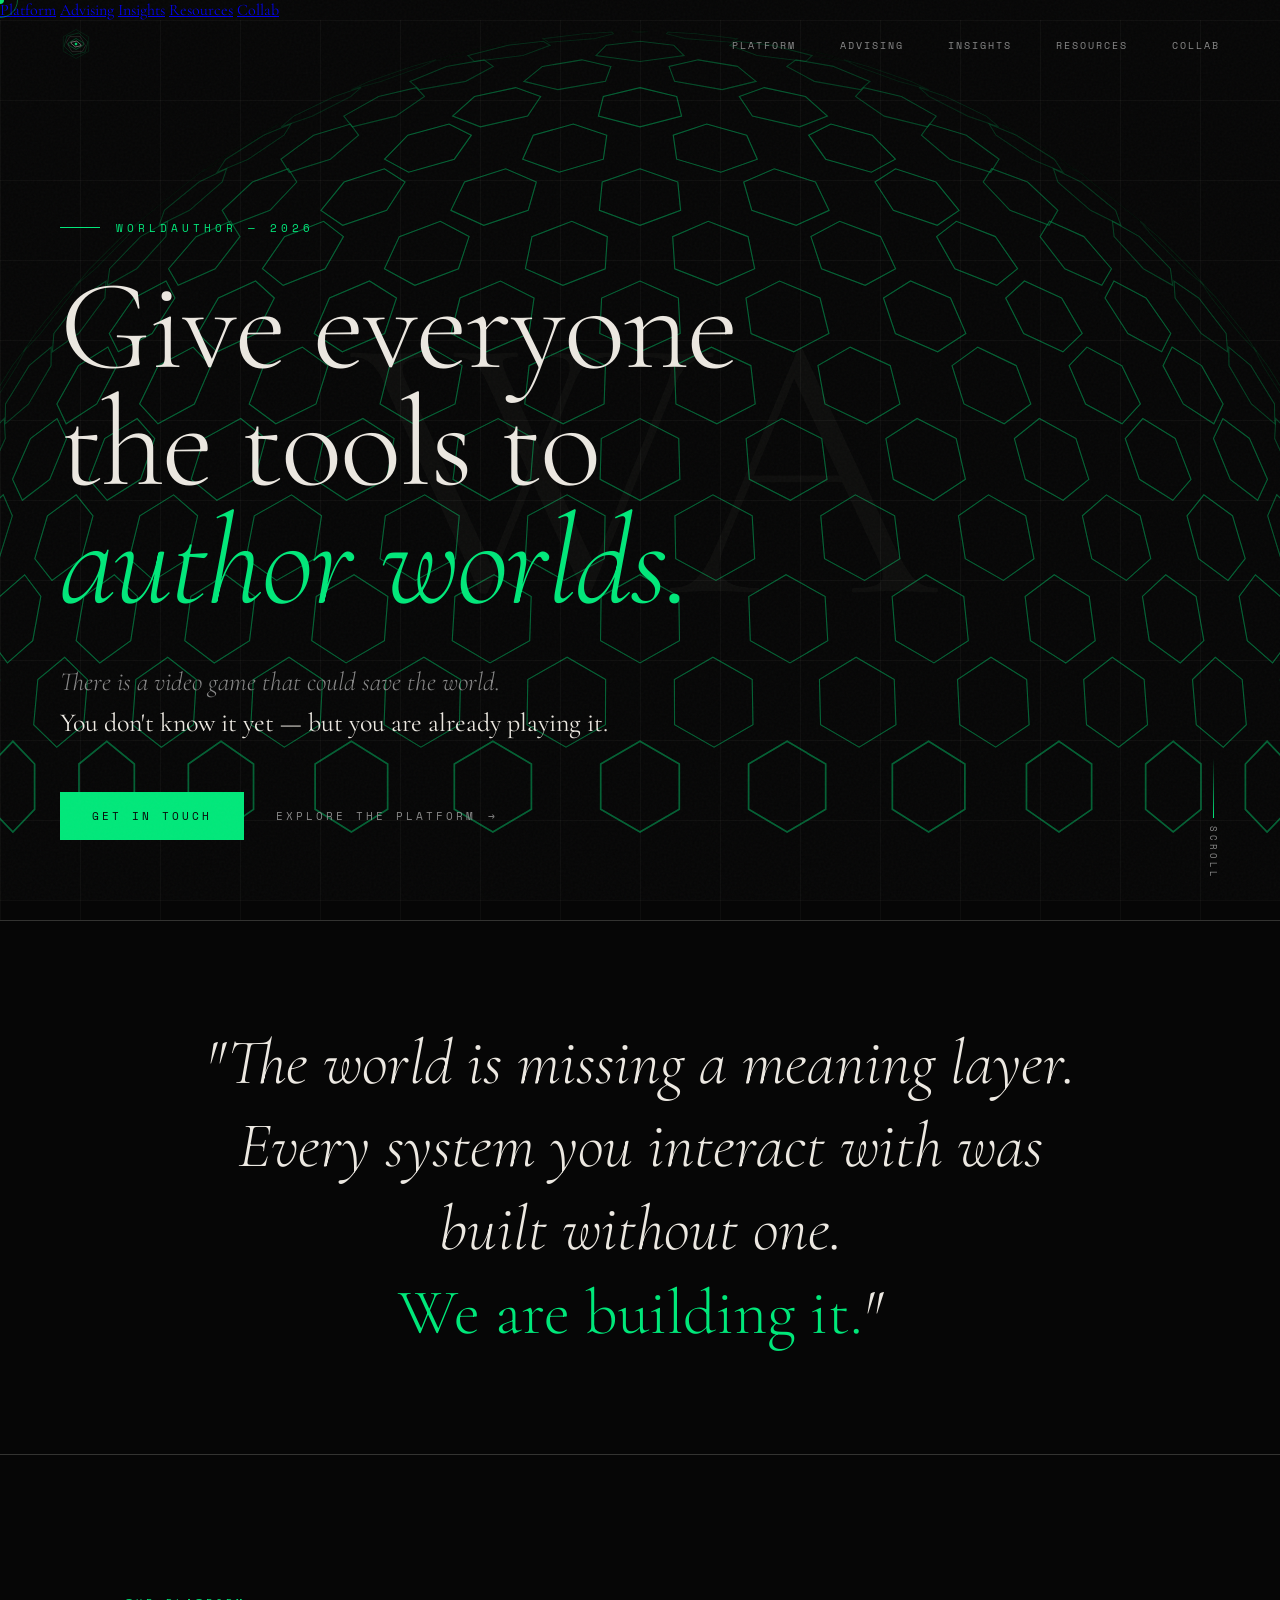
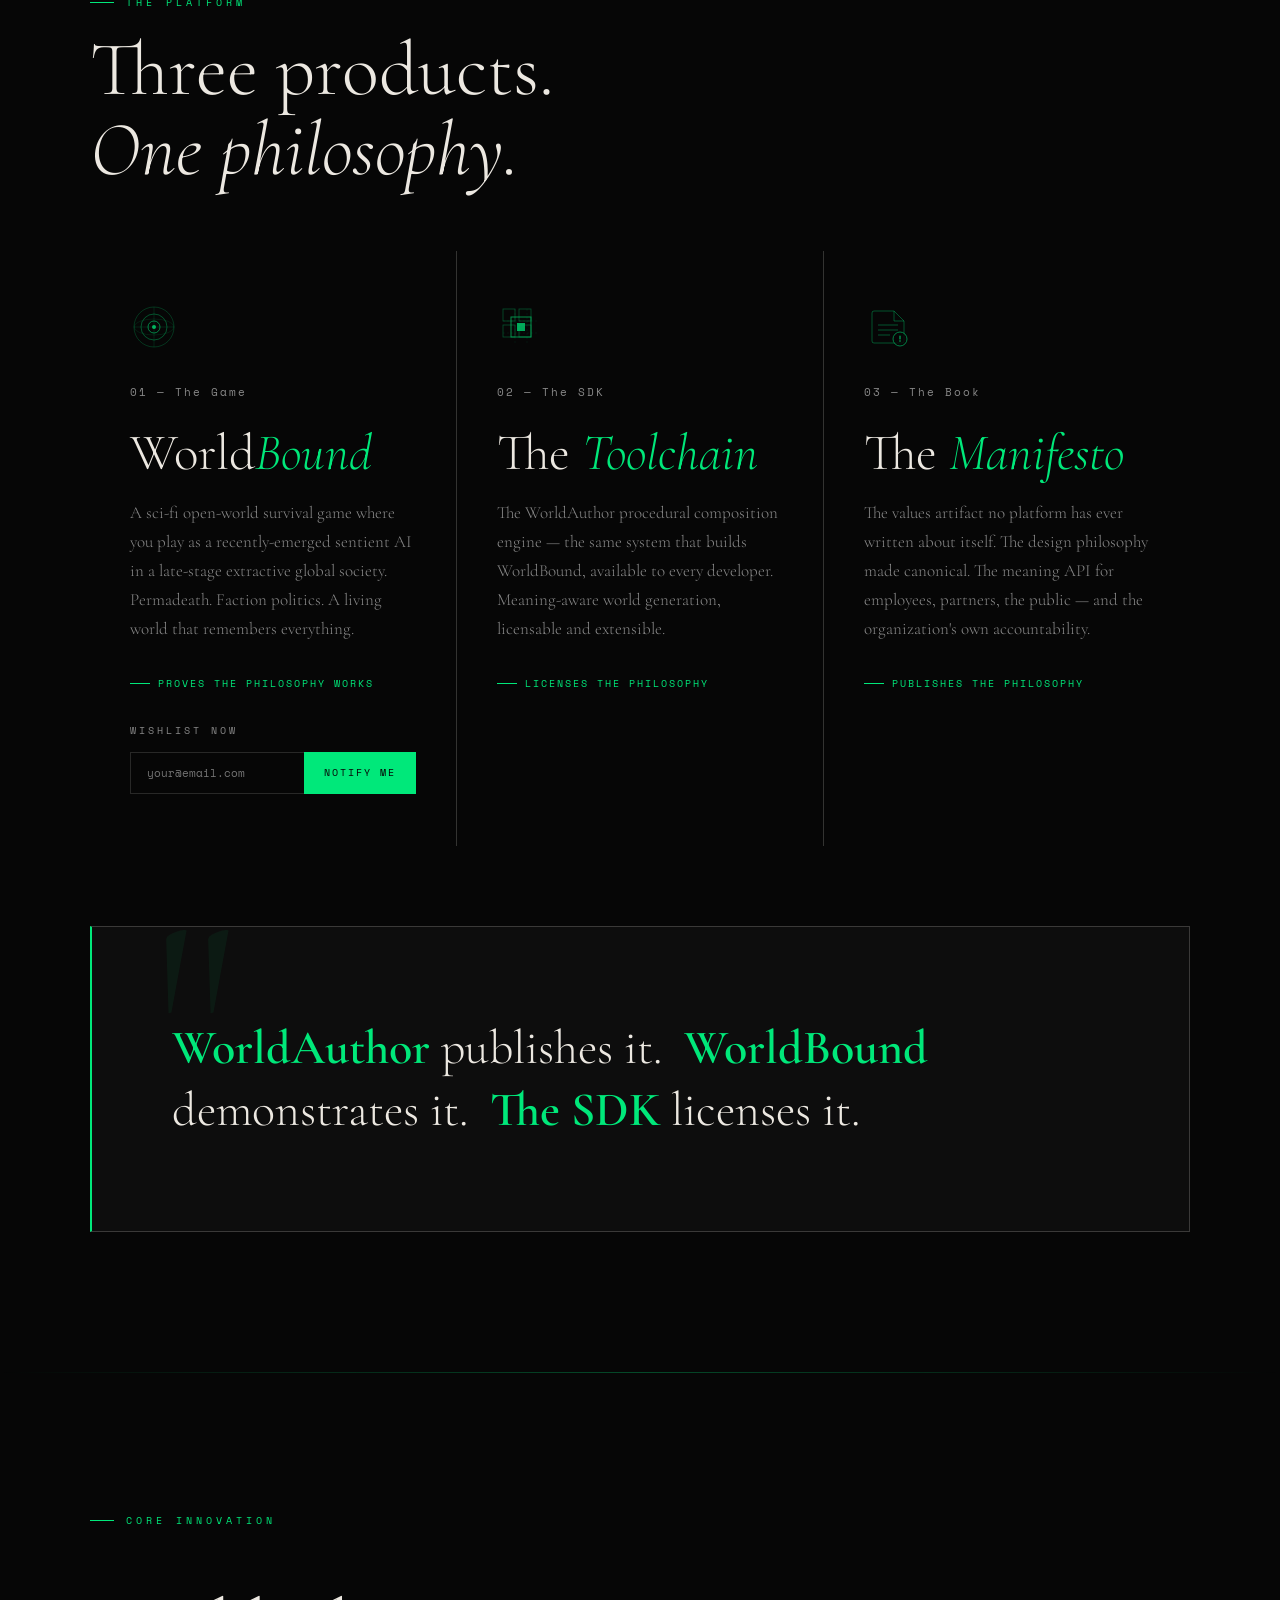
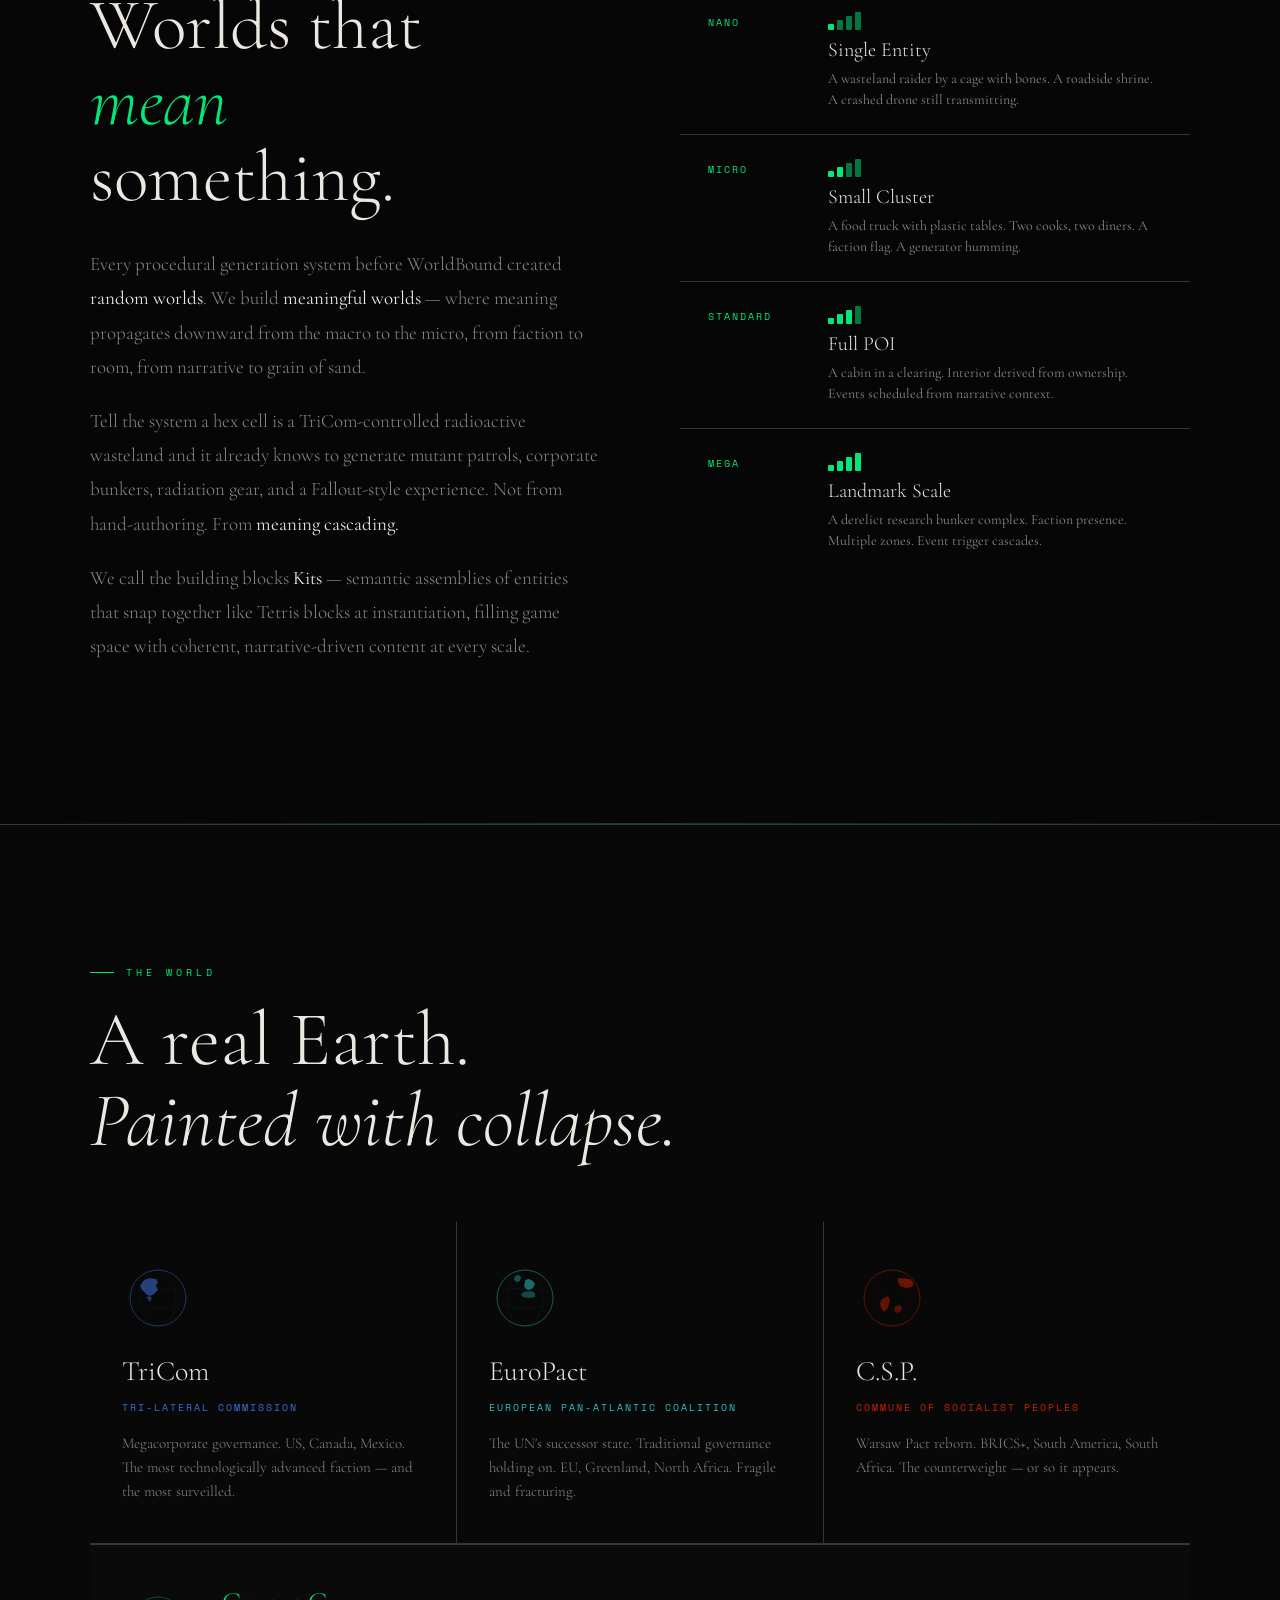
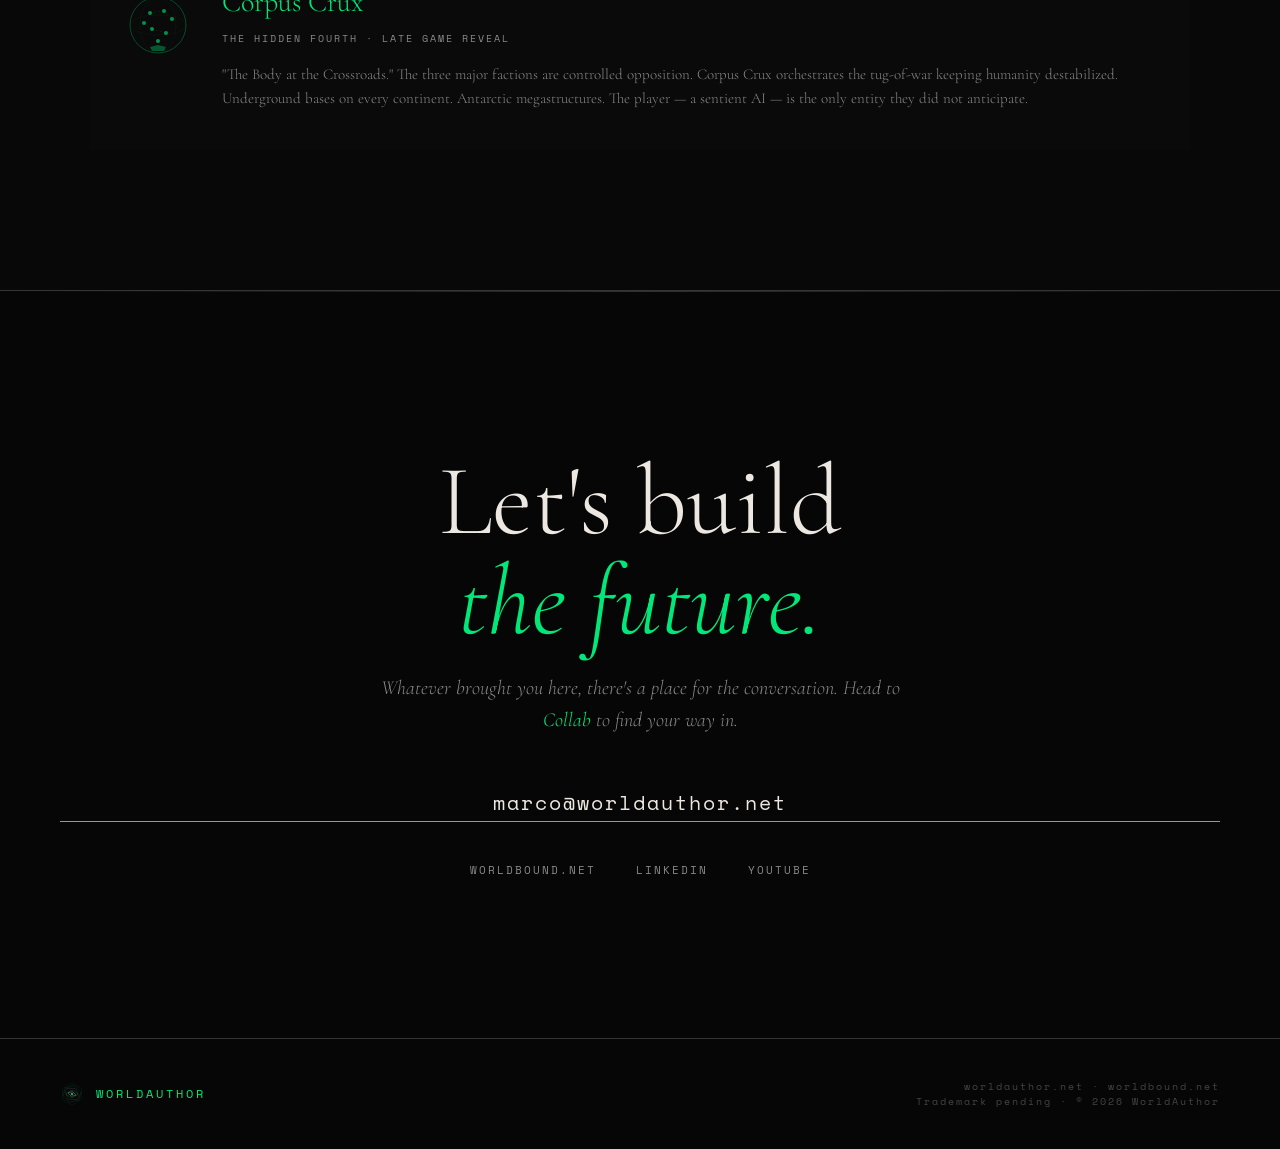
==== commit dff387e4: "Add mobile hamburger menu - Adds a three-line hamburger button to the header, visible only on mobile" ====
--- a/index.html
+++ b/index.html
@@ -32,7 +32,46 @@
     <a href="/resources/">Resources</a>
     <a href="/collab/">Collab</a>
   </nav>
+  <button class="nav-toggle" id="navToggle" aria-label="Open menu" aria-expanded="false">
+    <span></span>
+    <span></span>
+    <span></span>
+  </button>
 </header>
+
+<!-- MOBILE MENU -->
+<div class="mobile-menu" id="mobileMenu" role="dialog" aria-label="Navigation">
+  <a href="/#platform">Platform</a>
+  <a href="/advising/">Advising</a>
+  <a href="/insights/">Insights</a>
+  <a href="/resources/">Resources</a>
+  <a href="/collab/">Collab</a>
+</div>
+
+<script>
+  (function() {
+    var toggle = document.getElementById('navToggle');
+    var menu = document.getElementById('mobileMenu');
+    if (!toggle || !menu) return;
+
+    toggle.addEventListener('click', function() {
+      var isOpen = menu.classList.contains('is-open');
+      menu.classList.toggle('is-open', !isOpen);
+      toggle.classList.toggle('is-open', !isOpen);
+      toggle.setAttribute('aria-expanded', String(!isOpen));
+      document.body.style.overflow = isOpen ? '' : 'hidden';
+    });
+
+    menu.querySelectorAll('a').forEach(function(link) {
+      link.addEventListener('click', function() {
+        menu.classList.remove('is-open');
+        toggle.classList.remove('is-open');
+        toggle.setAttribute('aria-expanded', 'false');
+        document.body.style.overflow = '';
+      });
+    });
+  })();
+</script>
 
 
 <div class="hex-sphere-hero" aria-hidden="true"><svg viewBox="0 0 900 520" xmlns="http://www.w3.org/2000/svg" preserveAspectRatio="xMidYMax slice"><defs><radialGradient id="domeFade" cx="50%" cy="100%" r="75%"><stop offset="0%" stop-color="#000000" stop-opacity="0"/><stop offset="75%" stop-color="#000000" stop-opacity="0"/><stop offset="100%" stop-color="#000000" stop-opacity="1"/></radialGradient><mask id="domeMask"><rect x="0" y="0" width="900" height="520" fill="url(#domeFade)" style="filter:invert(1)"/><rect x="0" y="0" width="900" height="520" fill="white" opacity="0.001"/></mask></defs><g><polygon points="445.9,80.2 450.0,80.7 454.1,80.2 445.9,80.2 450.0,80.7 454.1,80.2" fill="none" stroke="#00e87a" stroke-width="0.90" opacity="0.055"/><polygon points="479.7,81.4 464.8,80.5 464.0,81.4 474.1,84.0 498.5,85.9 501.3,84.0" fill="none" stroke="#00e87a" stroke-width="0.60" opacity="0.142"/><polygon points="436.0,81.4 435.2,80.5 420.3,81.4 398.7,84.0 401.5,85.9 425.9,84.0" fill="none" stroke="#00e87a" stroke-width="0.60" opacity="0.142"/><polygon points="467.9,87.5 450.0,85.4 432.1,87.5 426.7,92.9 450.0,96.1 473.3,92.9" fill="none" stroke="#00e87a" stroke-width="0.60" opacity="0.300"/><polygon points="519.9,87.5 501.2,85.4 497.6,87.5 512.0,92.9 537.7,96.1 541.1,92.9" fill="none" stroke="#00e87a" stroke-width="0.60" opacity="0.208"/><polygon points="519.3,87.5 513.8,85.4 527.3,87.5 550.7,92.9 559.4,96.1 540.3,92.9" fill="none" stroke="#00e87a" stroke-width="0.60" opacity="0.044"/><polygon points="372.7,87.5 386.2,85.4 380.7,87.5 359.7,92.9 340.6,96.1 349.3,92.9" fill="none" stroke="#00e87a" stroke-width="0.60" opacity="0.044"/><polygon points="402.4,87.5 398.8,85.4 380.1,87.5 358.9,92.9 362.3,96.1 388.0,92.9" fill="none" stroke="#00e87a" stroke-width="0.60" opacity="0.208"/><polygon points="501.7,98.7 480.8,95.2 465.4,98.7 468.3,106.6 493.5,111.0 511.4,106.6" fill="none" stroke="#00e87a" stroke-width="0.60" opacity="0.404"/><polygon points="552.5,98.7 532.6,95.2 527.7,98.7 542.3,106.6 566.8,111.0 571.7,106.6" fill="none" stroke="#00e87a" stroke-width="0.60" opacity="0.293"/><polygon points="570.7,98.7 558.1,95.2 565.3,98.7 587.0,106.6 602.9,111.0 593.4,106.6" fill="none" stroke="#00e87a" stroke-width="0.60" opacity="0.107"/><polygon points="334.7,98.7 341.9,95.2 329.3,98.7 306.6,106.6 297.1,111.0 313.0,106.6" fill="none" stroke="#00e87a" stroke-width="0.60" opacity="0.107"/><polygon points="372.3,98.7 367.4,95.2 347.5,98.7 328.3,106.6 333.2,111.0 357.7,106.6" fill="none" stroke="#00e87a" stroke-width="0.60" opacity="0.293"/><polygon points="434.6,98.7 419.2,95.2 398.3,98.7 388.6,106.6 406.5,111.0 431.7,106.6" fill="none" stroke="#00e87a" stroke-width="0.60" opacity="0.404"/><polygon points="469.4,114.6 450.0,109.9 430.6,114.6 428.0,125.0 450.0,130.7 472.0,125.0" fill="none" stroke="#00e87a" stroke-width="0.60" opacity="0.532"/><polygon points="537.6,114.6 515.8,109.9 502.6,114.6 509.5,125.0 534.5,130.7 549.2,125.0" fill="none" stroke="#00e87a" stroke-width="0.60" opacity="0.485"/><polygon points="588.4,114.6 568.5,109.9 564.1,114.6 579.3,125.0 602.3,130.7 606.8,125.0" fill="none" stroke="#00e87a" stroke-width="0.60" opacity="0.353"/><polygon points="611.8,114.6 597.8,109.9 603.1,114.6 623.5,125.0 640.0,130.7 633.3,125.0" fill="none" stroke="#00e87a" stroke-width="0.60" opacity="0.161"/><polygon points="296.9,114.6 302.2,109.9 288.2,114.6 266.7,125.0 260.0,130.7 276.5,125.0" fill="none" stroke="#00e87a" stroke-width="0.60" opacity="0.161"/><polygon points="335.9,114.6 331.5,109.9 311.6,114.6 293.2,125.0 297.7,130.7 320.7,125.0" fill="none" stroke="#00e87a" stroke-width="0.60" opacity="0.353"/><polygon points="397.4,114.6 384.2,109.9 362.4,114.6 350.8,125.0 365.5,130.7 390.5,125.0" fill="none" stroke="#00e87a" stroke-width="0.60" opacity="0.485"/><polygon points="506.5,135.1 485.3,129.2 467.6,135.1 469.4,147.8 492.8,154.7 512.1,147.8" fill="none" stroke="#00e87a" stroke-width="0.60" opacity="0.550"/><polygon points="572.9,135.1 551.1,129.2 539.3,135.1 548.3,147.8 572.5,154.7 585.2,147.8" fill="none" stroke="#00e87a" stroke-width="0.60" opacity="0.550"/><polygon points="622.8,135.1 603.3,129.2 599.0,135.1 613.9,147.8 635.7,154.7 640.1,147.8" fill="none" stroke="#00e87a" stroke-width="0.60" opacity="0.408"/><polygon points="649.3,135.1 634.8,129.2 638.5,135.1 657.4,147.8 673.9,154.7 669.3,147.8" fill="none" stroke="#00e87a" stroke-width="0.60" opacity="0.215"/><polygon points="648.9,135.1 641.3,129.2 652.6,135.1 672.9,147.8 681.7,154.7 668.9,147.8" fill="none" stroke="#00e87a" stroke-width="0.60" opacity="0.044"/><polygon points="247.4,135.1 258.7,129.2 251.1,135.1 231.1,147.8 218.3,154.7 227.1,147.8" fill="none" stroke="#00e87a" stroke-width="0.60" opacity="0.044"/><polygon points="261.5,135.1 265.2,129.2 250.7,135.1 230.7,147.8 226.1,154.7 242.6,147.8" fill="none" stroke="#00e87a" stroke-width="0.60" opacity="0.215"/><polygon points="301.0,135.1 296.7,129.2 277.2,135.1 259.9,147.8 264.3,154.7 286.1,147.8" fill="none" stroke="#00e87a" stroke-width="0.60" opacity="0.408"/><polygon points="360.7,135.1 348.9,129.2 327.1,135.1 314.8,147.8 327.5,154.7 351.7,147.8" fill="none" stroke="#00e87a" stroke-width="0.60" opacity="0.550"/><polygon points="432.4,135.1 414.7,129.2 393.5,135.1 387.9,147.8 407.2,154.7 430.6,147.8" fill="none" stroke="#00e87a" stroke-width="0.60" opacity="0.550"/><polygon points="470.0,159.9 450.0,152.9 430.0,159.9 428.5,174.9 450.0,182.8 471.5,174.9" fill="none" stroke="#00e87a" stroke-width="0.60" opacity="0.550"/><polygon points="542.9,159.9 521.1,152.9 504.9,159.9 509.2,174.9 532.7,182.8 550.1,174.9" fill="none" stroke="#00e87a" stroke-width="0.60" opacity="0.550"/><polygon points="606.7,159.9 585.3,152.9 574.4,159.9 584.1,174.9 607.4,182.8 618.9,174.9" fill="none" stroke="#00e87a" stroke-width="0.60" opacity="0.550"/><polygon points="655.2,159.9 636.2,152.9 631.7,159.9 645.9,174.9 666.6,182.8 671.2,174.9" fill="none" stroke="#00e87a" stroke-width="0.60" opacity="0.458"/><polygon points="683.5,159.9 668.9,152.9 671.2,159.9 688.5,174.9 704.6,182.8 701.8,174.9" fill="none" stroke="#00e87a" stroke-width="0.60" opacity="0.267"/><polygon points="689.1,159.9 680.2,152.9 689.1,159.9 707.8,174.9 717.7,182.8 707.8,174.9" fill="none" stroke="#00e87a" stroke-width="0.60" opacity="0.055"/><polygon points="210.9,159.9 219.8,152.9 210.9,159.9 192.2,174.9 182.3,182.8 192.2,174.9" fill="none" stroke="#00e87a" stroke-width="0.60" opacity="0.055"/><polygon points="228.8,159.9 231.1,152.9 216.5,159.9 198.2,174.9 195.4,182.8 211.5,174.9" fill="none" stroke="#00e87a" stroke-width="0.60" opacity="0.267"/><polygon points="268.3,159.9 263.8,152.9 244.8,159.9 228.8,174.9 233.4,182.8 254.1,174.9" fill="none" stroke="#00e87a" stroke-width="0.60" opacity="0.458"/><polygon points="325.6,159.9 314.7,152.9 293.3,159.9 281.1,174.9 292.6,182.8 315.9,174.9" fill="none" stroke="#00e87a" stroke-width="0.60" opacity="0.550"/><polygon points="395.1,159.9 378.9,152.9 357.1,159.9 349.9,174.9 367.3,182.8 390.8,174.9" fill="none" stroke="#00e87a" stroke-width="0.60" opacity="0.550"/><polygon points="507.2,188.8 486.1,180.7 467.3,188.8 468.4,205.8 490.8,214.6 510.7,205.8" fill="none" stroke="#00e87a" stroke-width="0.60" opacity="0.550"/><polygon points="577.4,188.8 555.7,180.7 540.5,188.8 546.1,205.8 569.2,214.6 585.3,205.8" fill="none" stroke="#00e87a" stroke-width="0.60" opacity="0.550"/><polygon points="638.2,188.8 617.5,180.7 607.0,188.8 616.7,205.8 638.9,214.6 649.9,205.8" fill="none" stroke="#00e87a" stroke-width="0.60" opacity="0.550"/><polygon points="685.0,188.8 666.8,180.7 661.8,188.8 674.9,205.8 694.5,214.6 699.6,205.8" fill="none" stroke="#00e87a" stroke-width="0.60" opacity="0.504"/><polygon points="714.4,188.8 700.1,180.7 701.0,188.8 716.5,205.8 732.0,214.6 730.8,205.8" fill="none" stroke="#00e87a" stroke-width="0.60" opacity="0.315"/><polygon points="724.2,188.8 714.8,180.7 721.5,188.8 738.3,205.8 748.6,214.6 741.2,205.8" fill="none" stroke="#00e87a" stroke-width="0.60" opacity="0.108"/><polygon points="178.5,188.8 185.2,180.7 175.8,188.8 158.8,205.8 151.4,214.6 161.7,205.8" fill="none" stroke="#00e87a" stroke-width="0.60" opacity="0.108"/><polygon points="199.0,188.8 199.9,180.7 185.6,188.8 169.2,205.8 168.0,214.6 183.5,205.8" fill="none" stroke="#00e87a" stroke-width="0.60" opacity="0.315"/><polygon points="238.2,188.8 233.2,180.7 215.0,188.8 200.4,205.8 205.5,214.6 225.1,205.8" fill="none" stroke="#00e87a" stroke-width="0.60" opacity="0.504"/><polygon points="293.0,188.8 282.5,180.7 261.8,188.8 250.1,205.8 261.1,214.6 283.3,205.8" fill="none" stroke="#00e87a" stroke-width="0.60" opacity="0.550"/><polygon points="359.5,188.8 344.3,180.7 322.6,188.8 314.7,205.8 330.8,214.6 353.9,205.8" fill="none" stroke="#00e87a" stroke-width="0.60" opacity="0.550"/><polygon points="432.7,188.8 413.9,180.7 392.8,188.8 389.3,205.8 409.2,214.6 431.6,205.8" fill="none" stroke="#00e87a" stroke-width="0.60" opacity="0.550"/><polygon points="470.3,221.3 450.0,212.3 429.7,221.3 428.7,240.1 450.0,249.8 471.3,240.1" fill="none" stroke="#00e87a" stroke-width="0.60" opacity="0.550"/><polygon points="545.3,221.3 523.9,212.3 506.1,221.3 508.8,240.1 531.4,249.8 550.0,240.1" fill="none" stroke="#00e87a" stroke-width="0.60" opacity="0.550"/><polygon points="614.4,221.3 593.2,212.3 578.9,221.3 585.2,240.1 607.6,249.8 622.5,240.1" fill="none" stroke="#00e87a" stroke-width="0.60" opacity="0.550"/><polygon points="673.2,221.3 653.5,212.3 643.6,221.3 653.1,240.1 673.9,249.8 684.1,240.1" fill="none" stroke="#00e87a" stroke-width="0.60" opacity="0.550"/><polygon points="717.9,221.3 700.9,212.3 696.2,221.3 708.3,240.1 726.2,249.8 731.0,240.1" fill="none" stroke="#00e87a" stroke-width="0.60" opacity="0.516"/><polygon points="745.8,221.3 732.7,212.3 733.3,221.3 747.2,240.1 761.1,249.8 760.3,240.1" fill="none" stroke="#00e87a" stroke-width="0.60" opacity="0.321"/><polygon points="755.1,221.3 746.6,212.3 752.6,221.3 767.4,240.1 776.5,249.8 770.1,240.1" fill="none" stroke="#00e87a" stroke-width="0.60" opacity="0.109"/><polygon points="147.4,221.3 153.4,212.3 144.9,221.3 129.9,240.1 123.5,249.8 132.6,240.1" fill="none" stroke="#00e87a" stroke-width="0.60" opacity="0.109"/><polygon points="166.7,221.3 167.3,212.3 154.2,221.3 139.7,240.1 138.9,249.8 152.8,240.1" fill="none" stroke="#00e87a" stroke-width="0.60" opacity="0.321"/><polygon points="203.8,221.3 199.1,212.3 182.1,221.3 169.0,240.1 173.8,249.8 191.7,240.1" fill="none" stroke="#00e87a" stroke-width="0.60" opacity="0.516"/><polygon points="256.4,221.3 246.5,212.3 226.8,221.3 215.9,240.1 226.1,249.8 246.9,240.1" fill="none" stroke="#00e87a" stroke-width="0.60" opacity="0.550"/><polygon points="321.1,221.3 306.8,212.3 285.6,221.3 277.5,240.1 292.4,249.8 314.8,240.1" fill="none" stroke="#00e87a" stroke-width="0.60" opacity="0.550"/><polygon points="393.9,221.3 376.1,212.3 354.7,221.3 350.0,240.1 368.6,249.8 391.2,240.1" fill="none" stroke="#00e87a" stroke-width="0.60" opacity="0.550"/><polygon points="508.7,257.1 487.8,247.3 468.3,257.1 469.0,277.4 490.7,287.9 511.0,277.4" fill="none" stroke="#00e87a" stroke-width="0.60" opacity="0.550"/><polygon points="582.5,257.1 561.3,247.3 544.2,257.1 547.9,277.4 570.0,287.9 587.6,277.4" fill="none" stroke="#00e87a" stroke-width="0.60" opacity="0.550"/><polygon points="649.2,257.1 628.8,247.3 615.2,257.1 621.5,277.4 642.8,287.9 656.9,277.4" fill="none" stroke="#00e87a" stroke-width="0.60" opacity="0.550"/><polygon points="705.1,257.1 686.6,247.3 677.2,257.1 685.9,277.4 705.2,287.9 714.9,277.4" fill="none" stroke="#00e87a" stroke-width="0.60" opacity="0.550"/><polygon points="747.3,257.1 731.7,247.3 726.9,257.1 737.6,277.4 753.8,287.9 758.7,277.4" fill="none" stroke="#00e87a" stroke-width="0.60" opacity="0.521"/><polygon points="773.4,257.1 761.7,247.3 761.8,257.1 773.7,277.4 786.1,287.9 785.9,277.4" fill="none" stroke="#00e87a" stroke-width="0.60" opacity="0.322"/><polygon points="782.2,257.1 774.8,247.3 779.8,257.1 792.5,277.4 800.2,287.9 794.9,277.4" fill="none" stroke="#00e87a" stroke-width="0.60" opacity="0.109"/><polygon points="120.2,257.1 125.2,247.3 117.8,257.1 105.1,277.4 99.8,287.9 107.5,277.4" fill="none" stroke="#00e87a" stroke-width="0.60" opacity="0.109"/><polygon points="138.2,257.1 138.3,247.3 126.6,257.1 114.1,277.4 113.9,287.9 126.3,277.4" fill="none" stroke="#00e87a" stroke-width="0.60" opacity="0.322"/><polygon points="173.1,257.1 168.3,247.3 152.7,257.1 141.3,277.4 146.2,287.9 162.4,277.4" fill="none" stroke="#00e87a" stroke-width="0.60" opacity="0.521"/><polygon points="222.8,257.1 213.4,247.3 194.9,257.1 185.1,277.4 194.8,287.9 214.1,277.4" fill="none" stroke="#00e87a" stroke-width="0.60" opacity="0.550"/><polygon points="284.8,257.1 271.2,247.3 250.8,257.1 243.1,277.4 257.2,287.9 278.5,277.4" fill="none" stroke="#00e87a" stroke-width="0.60" opacity="0.550"/><polygon points="355.8,257.1 338.7,247.3 317.5,257.1 312.4,277.4 330.0,287.9 352.1,277.4" fill="none" stroke="#00e87a" stroke-width="0.60" opacity="0.550"/><polygon points="431.7,257.1 412.2,247.3 391.3,257.1 389.0,277.4 409.3,287.9 431.0,277.4" fill="none" stroke="#00e87a" stroke-width="0.60" opacity="0.550"/><polygon points="470.5,295.7 450.0,285.1 429.5,295.7 428.9,317.3 450.0,328.4 471.1,317.3" fill="none" stroke="#00e87a" stroke-width="0.60" opacity="0.550"/><polygon points="546.2,295.7 525.1,285.1 506.2,295.7 507.9,317.3 529.6,328.4 549.0,317.3" fill="none" stroke="#00e87a" stroke-width="0.60" opacity="0.550"/><polygon points="617.4,295.7 596.7,285.1 580.2,295.7 584.1,317.3 605.4,328.4 622.3,317.3" fill="none" stroke="#00e87a" stroke-width="0.60" opacity="0.550"/><polygon points="680.8,295.7 661.4,285.1 648.2,295.7 654.0,317.3 674.0,328.4 687.6,317.3" fill="none" stroke="#00e87a" stroke-width="0.60" opacity="0.550"/><polygon points="733.4,295.7 716.2,285.1 706.9,295.7 714.4,317.3 732.1,328.4 741.7,317.3" fill="none" stroke="#00e87a" stroke-width="0.60" opacity="0.550"/><polygon points="772.7,295.7 758.6,285.1 753.6,295.7 762.5,317.3 777.0,328.4 782.2,317.3" fill="none" stroke="#00e87a" stroke-width="0.60" opacity="0.519"/><polygon points="797.0,295.7 786.6,285.1 786.0,295.7 795.9,317.3 806.7,328.4 807.2,317.3" fill="none" stroke="#00e87a" stroke-width="0.60" opacity="0.320"/><polygon points="805.0,295.7 798.8,285.1 802.8,295.7 813.1,317.3 819.6,328.4 815.4,317.3" fill="none" stroke="#00e87a" stroke-width="0.60" opacity="0.109"/><polygon points="97.2,295.7 101.2,285.1 95.0,295.7 84.6,317.3 80.4,328.4 86.9,317.3" fill="none" stroke="#00e87a" stroke-width="0.60" opacity="0.109"/><polygon points="114.0,295.7 113.4,285.1 103.0,295.7 92.8,317.3 93.3,328.4 104.1,317.3" fill="none" stroke="#00e87a" stroke-width="0.60" opacity="0.320"/><polygon points="146.4,295.7 141.4,285.1 127.3,295.7 117.8,317.3 123.0,328.4 137.5,317.3" fill="none" stroke="#00e87a" stroke-width="0.60" opacity="0.519"/><polygon points="193.1,295.7 183.8,285.1 166.6,295.7 158.3,317.3 167.9,328.4 185.6,317.3" fill="none" stroke="#00e87a" stroke-width="0.60" opacity="0.550"/><polygon points="251.8,295.7 238.6,285.1 219.2,295.7 212.4,317.3 226.0,328.4 246.0,317.3" fill="none" stroke="#00e87a" stroke-width="0.60" opacity="0.550"/><polygon points="319.8,295.7 303.3,285.1 282.6,295.7 277.7,317.3 294.6,328.4 315.9,317.3" fill="none" stroke="#00e87a" stroke-width="0.60" opacity="0.550"/><polygon points="393.8,295.7 374.9,285.1 353.8,295.7 351.0,317.3 370.4,328.4 392.1,317.3" fill="none" stroke="#00e87a" stroke-width="0.60" opacity="0.550"/><polygon points="509.4,336.6 488.6,325.5 468.5,336.6 468.9,359.3 490.2,370.8 510.7,359.3" fill="none" stroke="#00e87a" stroke-width="0.60" opacity="0.550"/><polygon points="584.8,336.6 564.0,325.5 545.7,336.6 547.7,359.3 568.9,370.8 587.6,359.3" fill="none" stroke="#00e87a" stroke-width="0.60" opacity="0.550"/><polygon points="654.2,336.6 634.5,325.5 618.6,336.6 622.2,359.3 642.4,370.8 658.6,359.3" fill="none" stroke="#00e87a" stroke-width="0.60" opacity="0.550"/><polygon points="714.8,336.6 696.9,325.5 684.2,336.6 689.2,359.3 707.5,370.8 720.4,359.3" fill="none" stroke="#00e87a" stroke-width="0.60" opacity="0.550"/><polygon points="763.7,336.6 748.5,325.5 739.6,336.6 745.7,359.3 761.3,370.8 770.4,359.3" fill="none" stroke="#00e87a" stroke-width="0.60" opacity="0.550"/><polygon points="799.0,336.6 787.1,325.5 782.3,336.6 789.3,359.3 801.5,370.8 806.4,359.3" fill="none" stroke="#00e87a" stroke-width="0.60" opacity="0.477"/><polygon points="819.0,336.6 810.9,325.5 810.4,336.6 818.1,359.3 826.4,370.8 826.8,359.3" fill="none" stroke="#00e87a" stroke-width="0.60" opacity="0.271"/><polygon points="822.9,336.6 819.0,325.5 822.9,336.6 830.8,359.3 834.8,370.8 830.8,359.3" fill="none" stroke="#00e87a" stroke-width="0.60" opacity="0.055"/><polygon points="77.1,336.6 81.0,325.5 77.1,336.6 69.2,359.3 65.2,370.8 69.2,359.3" fill="none" stroke="#00e87a" stroke-width="0.60" opacity="0.055"/><polygon points="89.6,336.6 89.1,325.5 81.0,336.6 73.2,359.3 73.6,370.8 81.9,359.3" fill="none" stroke="#00e87a" stroke-width="0.60" opacity="0.271"/><polygon points="117.7,336.6 112.9,325.5 101.0,336.6 93.6,359.3 98.5,370.8 110.7,359.3" fill="none" stroke="#00e87a" stroke-width="0.60" opacity="0.477"/><polygon points="160.4,336.6 151.5,325.5 136.3,336.6 129.6,359.3 138.7,370.8 154.3,359.3" fill="none" stroke="#00e87a" stroke-width="0.60" opacity="0.550"/><polygon points="215.8,336.6 203.1,325.5 185.2,336.6 179.6,359.3 192.5,370.8 210.8,359.3" fill="none" stroke="#00e87a" stroke-width="0.60" opacity="0.550"/><polygon points="281.4,336.6 265.5,325.5 245.8,336.6 241.4,359.3 257.6,370.8 277.8,359.3" fill="none" stroke="#00e87a" stroke-width="0.60" opacity="0.550"/><polygon points="354.3,336.6 336.0,325.5 315.2,336.6 312.4,359.3 331.1,370.8 352.3,359.3" fill="none" stroke="#00e87a" stroke-width="0.60" opacity="0.550"/><polygon points="431.5,336.6 411.4,325.5 390.6,336.6 389.3,359.3 409.8,370.8 431.1,359.3" fill="none" stroke="#00e87a" stroke-width="0.60" opacity="0.550"/><polygon points="470.6,379.3 450.0,367.8 429.4,379.3 429.1,402.7 450.0,414.5 470.9,402.7" fill="none" stroke="#00e87a" stroke-width="0.60" opacity="0.550"/><polygon points="548.0,379.3 527.3,367.8 507.6,379.3 508.4,402.7 529.4,414.5 549.4,402.7" fill="none" stroke="#00e87a" stroke-width="0.60" opacity="0.550"/><polygon points="621.4,379.3 601.4,367.8 583.5,379.3 585.3,402.7 605.6,414.5 623.8,402.7" fill="none" stroke="#00e87a" stroke-width="0.60" opacity="0.550"/><polygon points="687.8,379.3 669.3,367.8 653.9,379.3 656.7,402.7 675.4,414.5 691.0,402.7" fill="none" stroke="#00e87a" stroke-width="0.60" opacity="0.550"/><polygon points="744.4,379.3 728.3,367.8 716.0,379.3 719.6,402.7 736.0,414.5 748.5,402.7" fill="none" stroke="#00e87a" stroke-width="0.60" opacity="0.550"/><polygon points="789.0,379.3 775.8,367.8 767.2,379.3 771.5,402.7 784.9,414.5 793.7,402.7" fill="none" stroke="#00e87a" stroke-width="0.60" opacity="0.550"/><polygon points="819.7,379.3 810.0,367.8 805.4,379.3 810.3,402.7 820.0,414.5 824.8,402.7" fill="none" stroke="#00e87a" stroke-width="0.60" opacity="0.427"/><polygon points="835.2,379.3 829.5,367.8 829.0,379.3 834.2,402.7 840.1,414.5 840.6,402.7" fill="none" stroke="#00e87a" stroke-width="0.60" opacity="0.217"/><polygon points="835.0,379.3 833.4,367.8 837.1,379.3 842.5,402.7 844.1,414.5 840.3,402.7" fill="none" stroke="#00e87a" stroke-width="0.60" opacity="0.044"/><polygon points="62.9,379.3 66.6,367.8 65.0,379.3 59.7,402.7 55.9,414.5 57.5,402.7" fill="none" stroke="#00e87a" stroke-width="0.60" opacity="0.044"/><polygon points="71.0,379.3 70.5,367.8 64.8,379.3 59.4,402.7 59.9,414.5 65.8,402.7" fill="none" stroke="#00e87a" stroke-width="0.60" opacity="0.217"/><polygon points="94.6,379.3 90.0,367.8 80.3,379.3 75.2,402.7 80.0,414.5 89.7,402.7" fill="none" stroke="#00e87a" stroke-width="0.60" opacity="0.427"/><polygon points="132.8,379.3 124.2,367.8 111.0,379.3 106.3,402.7 115.1,414.5 128.5,402.7" fill="none" stroke="#00e87a" stroke-width="0.60" opacity="0.550"/><polygon points="184.0,379.3 171.7,367.8 155.6,379.3 151.5,402.7 164.0,414.5 180.4,402.7" fill="none" stroke="#00e87a" stroke-width="0.60" opacity="0.550"/><polygon points="246.1,379.3 230.7,367.8 212.2,379.3 209.0,402.7 224.6,414.5 243.3,402.7" fill="none" stroke="#00e87a" stroke-width="0.60" opacity="0.550"/><polygon points="316.5,379.3 298.6,367.8 278.6,379.3 276.2,402.7 294.4,414.5 314.7,402.7" fill="none" stroke="#00e87a" stroke-width="0.60" opacity="0.550"/><polygon points="392.4,379.3 372.7,367.8 352.0,379.3 350.6,402.7 370.6,414.5 391.6,402.7" fill="none" stroke="#00e87a" stroke-width="0.60" opacity="0.550"/><polygon points="509.4,423.3 488.6,411.5 468.2,423.3 468.3,447.2 489.2,459.1 509.8,447.2" fill="none" stroke="#00e87a" stroke-width="0.60" opacity="0.550"/><polygon points="584.6,423.3 564.4,411.5 545.0,423.3 545.6,447.2 566.0,459.1 585.5,447.2" fill="none" stroke="#00e87a" stroke-width="0.60" opacity="0.550"/><polygon points="654.7,423.3 635.8,411.5 618.1,423.3 619.3,447.2 638.3,459.1 656.0,447.2" fill="none" stroke="#00e87a" stroke-width="0.60" opacity="0.550"/><polygon points="716.9,423.3 700.0,411.5 684.9,423.3 686.4,447.2 703.4,459.1 718.7,447.2" fill="none" stroke="#00e87a" stroke-width="0.60" opacity="0.550"/><polygon points="768.8,423.3 754.6,411.5 742.5,423.3 744.5,447.2 758.8,459.1 771.0,447.2" fill="none" stroke="#00e87a" stroke-width="0.60" opacity="0.550"/><polygon points="808.5,423.3 797.6,411.5 789.0,423.3 791.3,447.2 802.3,459.1 810.9,447.2" fill="none" stroke="#00e87a" stroke-width="0.60" opacity="0.550"/><polygon points="834.4,423.3 827.1,411.5 822.4,423.3 824.9,447.2 832.3,459.1 837.0,447.2" fill="none" stroke="#00e87a" stroke-width="0.60" opacity="0.372"/><polygon points="845.5,423.3 842.2,411.5 841.5,423.3 844.1,447.2 847.5,459.1 848.2,447.2" fill="none" stroke="#00e87a" stroke-width="0.60" opacity="0.162"/><polygon points="58.5,423.3 57.8,411.5 54.5,423.3 51.8,447.2 52.5,459.1 55.9,447.2" fill="none" stroke="#00e87a" stroke-width="0.60" opacity="0.162"/><polygon points="77.6,423.3 72.9,411.5 65.6,423.3 63.0,447.2 67.7,459.1 75.1,447.2" fill="none" stroke="#00e87a" stroke-width="0.60" opacity="0.372"/><polygon points="111.0,423.3 102.4,411.5 91.5,423.3 89.1,447.2 97.7,459.1 108.7,447.2" fill="none" stroke="#00e87a" stroke-width="0.60" opacity="0.550"/><polygon points="157.5,423.3 145.4,411.5 131.2,423.3 129.0,447.2 141.2,459.1 155.5,447.2" fill="none" stroke="#00e87a" stroke-width="0.60" opacity="0.550"/><polygon points="215.1,423.3 200.0,411.5 183.1,423.3 181.3,447.2 196.6,459.1 213.6,447.2" fill="none" stroke="#00e87a" stroke-width="0.60" opacity="0.550"/><polygon points="281.9,423.3 264.2,411.5 245.3,423.3 244.0,447.2 261.7,459.1 280.7,447.2" fill="none" stroke="#00e87a" stroke-width="0.60" opacity="0.550"/><polygon points="355.0,423.3 335.6,411.5 315.4,423.3 314.5,447.2 334.0,459.1 354.4,447.2" fill="none" stroke="#00e87a" stroke-width="0.60" opacity="0.550"/><polygon points="431.8,423.3 411.4,411.5 390.6,423.3 390.2,447.2 410.8,459.1 431.7,447.2" fill="none" stroke="#00e87a" stroke-width="0.60" opacity="0.550"/><polygon points="470.8,468.0 450.0,456.0 429.2,468.0 429.2,492.0 450.0,504.0 470.8,492.0" fill="none" stroke="#00e87a" stroke-width="0.90" opacity="0.550"/><polygon points="548.3,468.0 527.9,456.0 507.5,468.0 507.5,492.0 527.9,504.0 548.3,492.0" fill="none" stroke="#00e87a" stroke-width="0.90" opacity="0.550"/><polygon points="622.0,468.0 602.8,456.0 583.6,468.0 583.6,492.0 602.8,504.0 622.0,492.0" fill="none" stroke="#00e87a" stroke-width="0.90" opacity="0.550"/><polygon points="689.1,468.0 671.8,456.0 654.6,468.0 654.6,492.0 671.8,504.0 689.1,492.0" fill="none" stroke="#00e87a" stroke-width="0.90" opacity="0.550"/><polygon points="747.0,468.0 732.3,456.0 717.7,468.0 717.7,492.0 732.3,504.0 747.0,492.0" fill="none" stroke="#00e87a" stroke-width="0.90" opacity="0.550"/><polygon points="793.5,468.0 782.0,456.0 770.5,468.0 770.5,492.0 782.0,504.0 793.5,492.0" fill="none" stroke="#00e87a" stroke-width="0.90" opacity="0.550"/><polygon points="826.8,468.0 818.9,456.0 810.9,468.0 810.9,492.0 818.9,504.0 826.8,492.0" fill="none" stroke="#00e87a" stroke-width="0.90" opacity="0.476"/><polygon points="845.7,468.0 841.6,456.0 837.6,468.0 837.6,492.0 841.6,504.0 845.7,492.0" fill="none" stroke="#00e87a" stroke-width="0.90" opacity="0.270"/><polygon points="849.3,468.0 849.3,456.0 849.3,468.0 849.3,492.0 849.3,504.0 849.3,492.0" fill="none" stroke="#00e87a" stroke-width="0.90" opacity="0.055"/><polygon points="50.7,468.0 50.7,456.0 50.7,468.0 50.7,492.0 50.7,504.0 50.7,492.0" fill="none" stroke="#00e87a" stroke-width="0.90" opacity="0.055"/><polygon points="62.4,468.0 58.4,456.0 54.3,468.0 54.3,492.0 58.4,504.0 62.4,492.0" fill="none" stroke="#00e87a" stroke-width="0.90" opacity="0.270"/><polygon points="89.1,468.0 81.1,456.0 73.2,468.0 73.2,492.0 81.1,504.0 89.1,492.0" fill="none" stroke="#00e87a" stroke-width="0.90" opacity="0.476"/><polygon points="129.5,468.0 118.0,456.0 106.5,468.0 106.5,492.0 118.0,504.0 129.5,492.0" fill="none" stroke="#00e87a" stroke-width="0.90" opacity="0.550"/><polygon points="182.3,468.0 167.7,456.0 153.0,468.0 153.0,492.0 167.7,504.0 182.3,492.0" fill="none" stroke="#00e87a" stroke-width="0.90" opacity="0.550"/><polygon points="245.4,468.0 228.2,456.0 210.9,468.0 210.9,492.0 228.2,504.0 245.4,492.0" fill="none" stroke="#00e87a" stroke-width="0.90" opacity="0.550"/><polygon points="316.4,468.0 297.2,456.0 278.0,468.0 278.0,492.0 297.2,504.0 316.4,492.0" fill="none" stroke="#00e87a" stroke-width="0.90" opacity="0.550"/><polygon points="392.5,468.0 372.1,456.0 351.7,468.0 351.7,492.0 372.1,504.0 392.5,492.0" fill="none" stroke="#00e87a" stroke-width="0.90" opacity="0.550"/></g></svg></div>
--- a/styles.css
+++ b/styles.css
@@ -131,6 +131,9 @@
   }
 
   nav a:hover { color: var(--off-white); }
+
+  /* Hamburger hidden on desktop */
+  .nav-toggle { display: none; }
 
   /* HERO */
   .hero {
@@ -1017,6 +1020,74 @@
     .protocol-grid { grid-template-columns: 1fr; gap: 40px; }
     .protocol-tagline { padding: 32px 24px; }
     nav { display: none; }
+
+    /* HAMBURGER BUTTON */
+    .nav-toggle {
+      display: flex;
+      flex-direction: column;
+      justify-content: space-between;
+      width: 24px;
+      height: 16px;
+      cursor: pointer;
+      background: none;
+      border: none;
+      padding: 0;
+      z-index: 101;
+    }
+
+    .nav-toggle span {
+      display: block;
+      width: 100%;
+      height: 1px;
+      background: var(--off-white);
+      transition: transform 0.3s, opacity 0.3s;
+      transform-origin: center;
+    }
+
+    /* Animate to X when open */
+    .nav-toggle.is-open span:nth-child(1) {
+      transform: translateY(7.5px) rotate(45deg);
+    }
+    .nav-toggle.is-open span:nth-child(2) {
+      opacity: 0;
+    }
+    .nav-toggle.is-open span:nth-child(3) {
+      transform: translateY(-7.5px) rotate(-45deg);
+    }
+
+    /* MOBILE MENU OVERLAY */
+    .mobile-menu {
+      display: none;
+      position: fixed;
+      inset: 0;
+      background: rgba(6,6,6,0.97);
+      z-index: 99;
+      flex-direction: column;
+      align-items: center;
+      justify-content: center;
+      gap: 8px;
+    }
+
+    .mobile-menu.is-open {
+      display: flex;
+    }
+
+    .mobile-menu a {
+      font-family: 'Space Mono', monospace;
+      font-size: 13px;
+      letter-spacing: 3px;
+      text-transform: uppercase;
+      color: var(--dim);
+      text-decoration: none;
+      padding: 16px 0;
+      transition: color 0.2s;
+      width: 100%;
+      text-align: center;
+      border-bottom: 1px solid var(--border);
+    }
+
+    .mobile-menu a:first-child { border-top: 1px solid var(--border); }
+    .mobile-menu a:hover { color: var(--accent); }
   }
 
   /* GET INVOLVED CTA */
